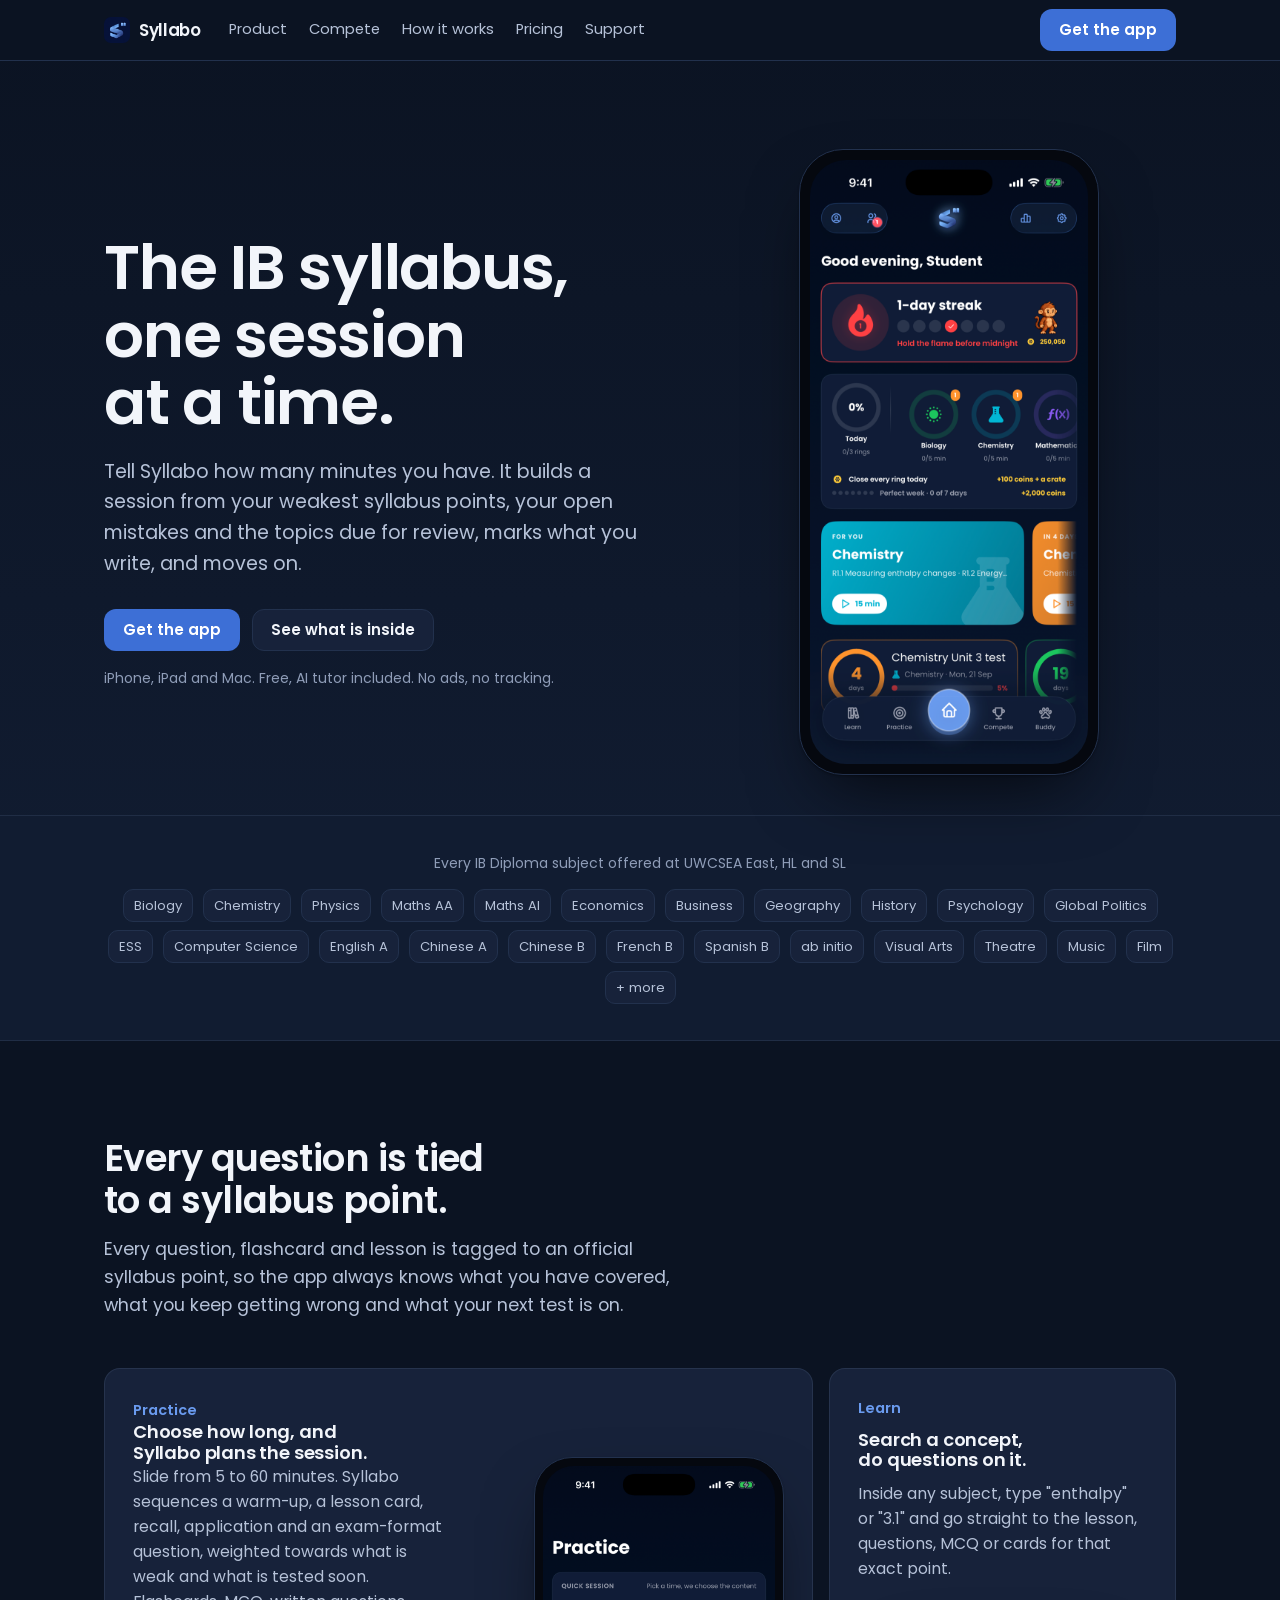
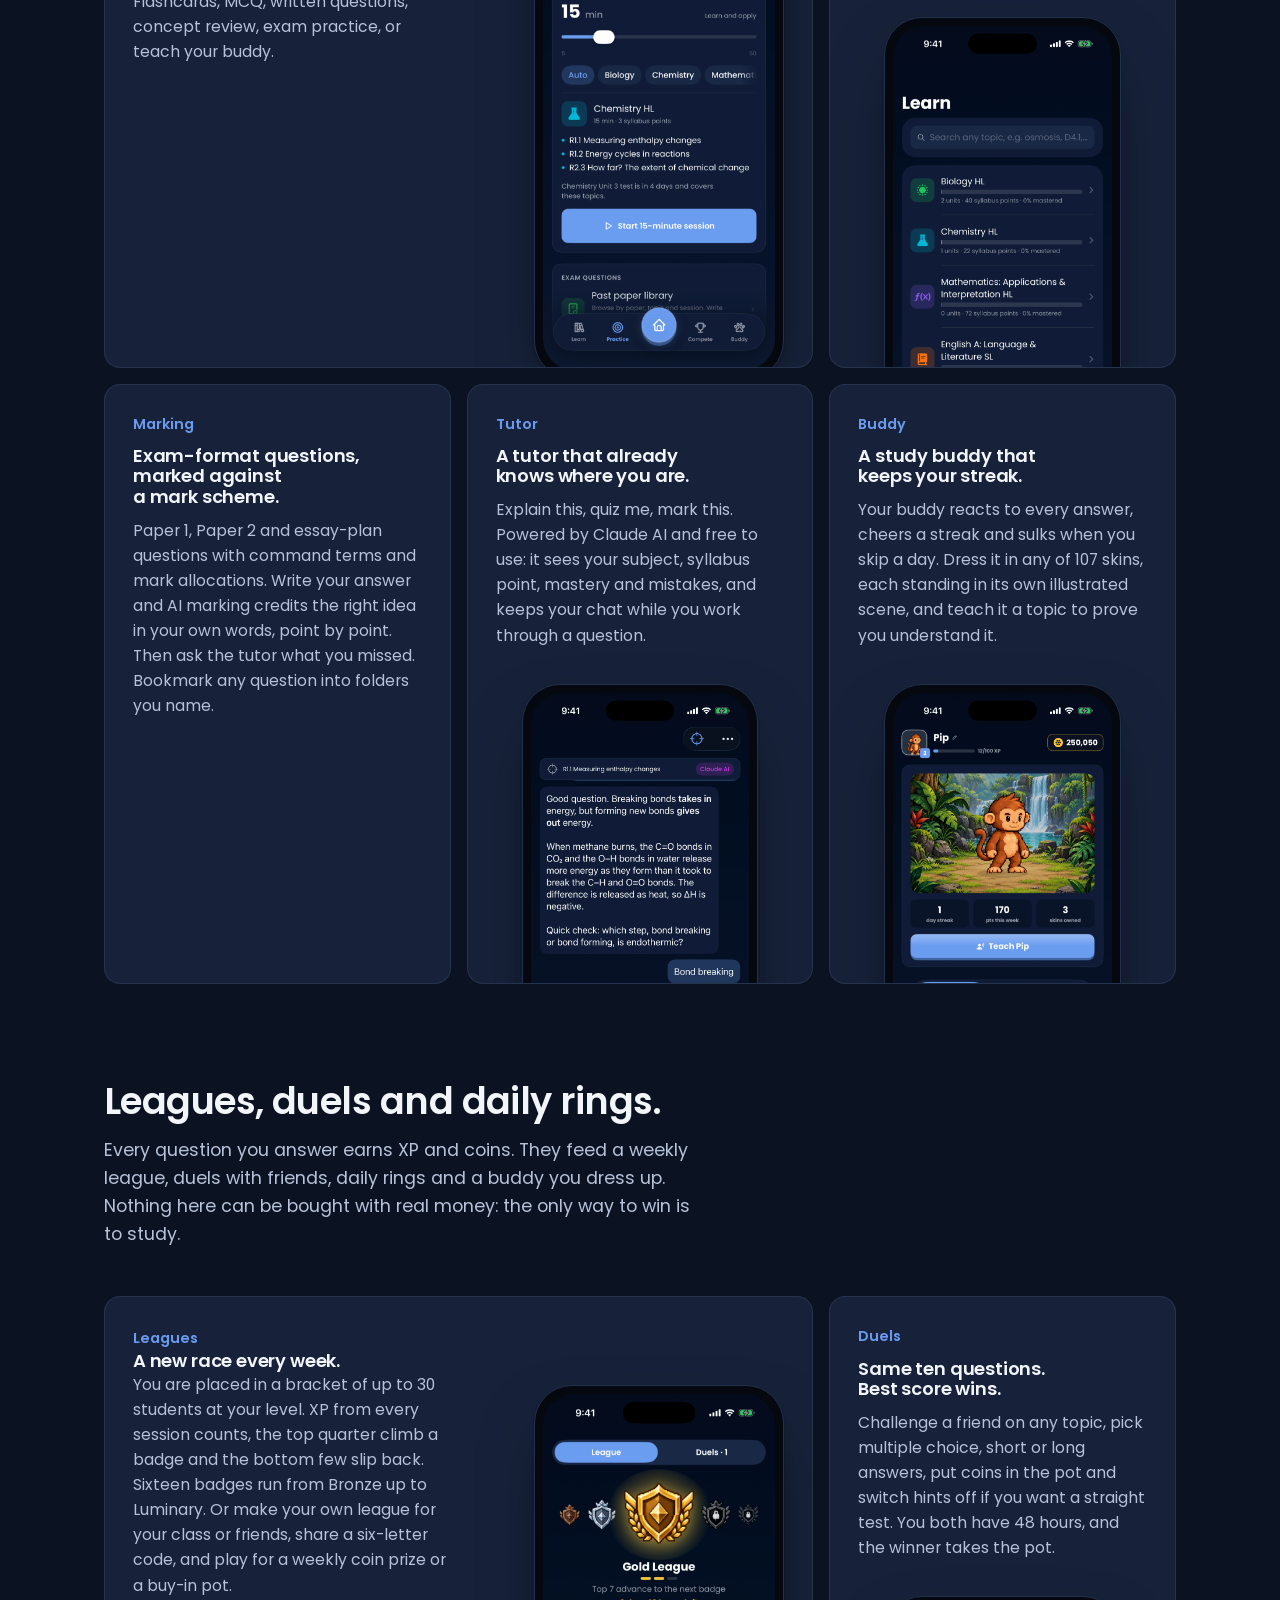
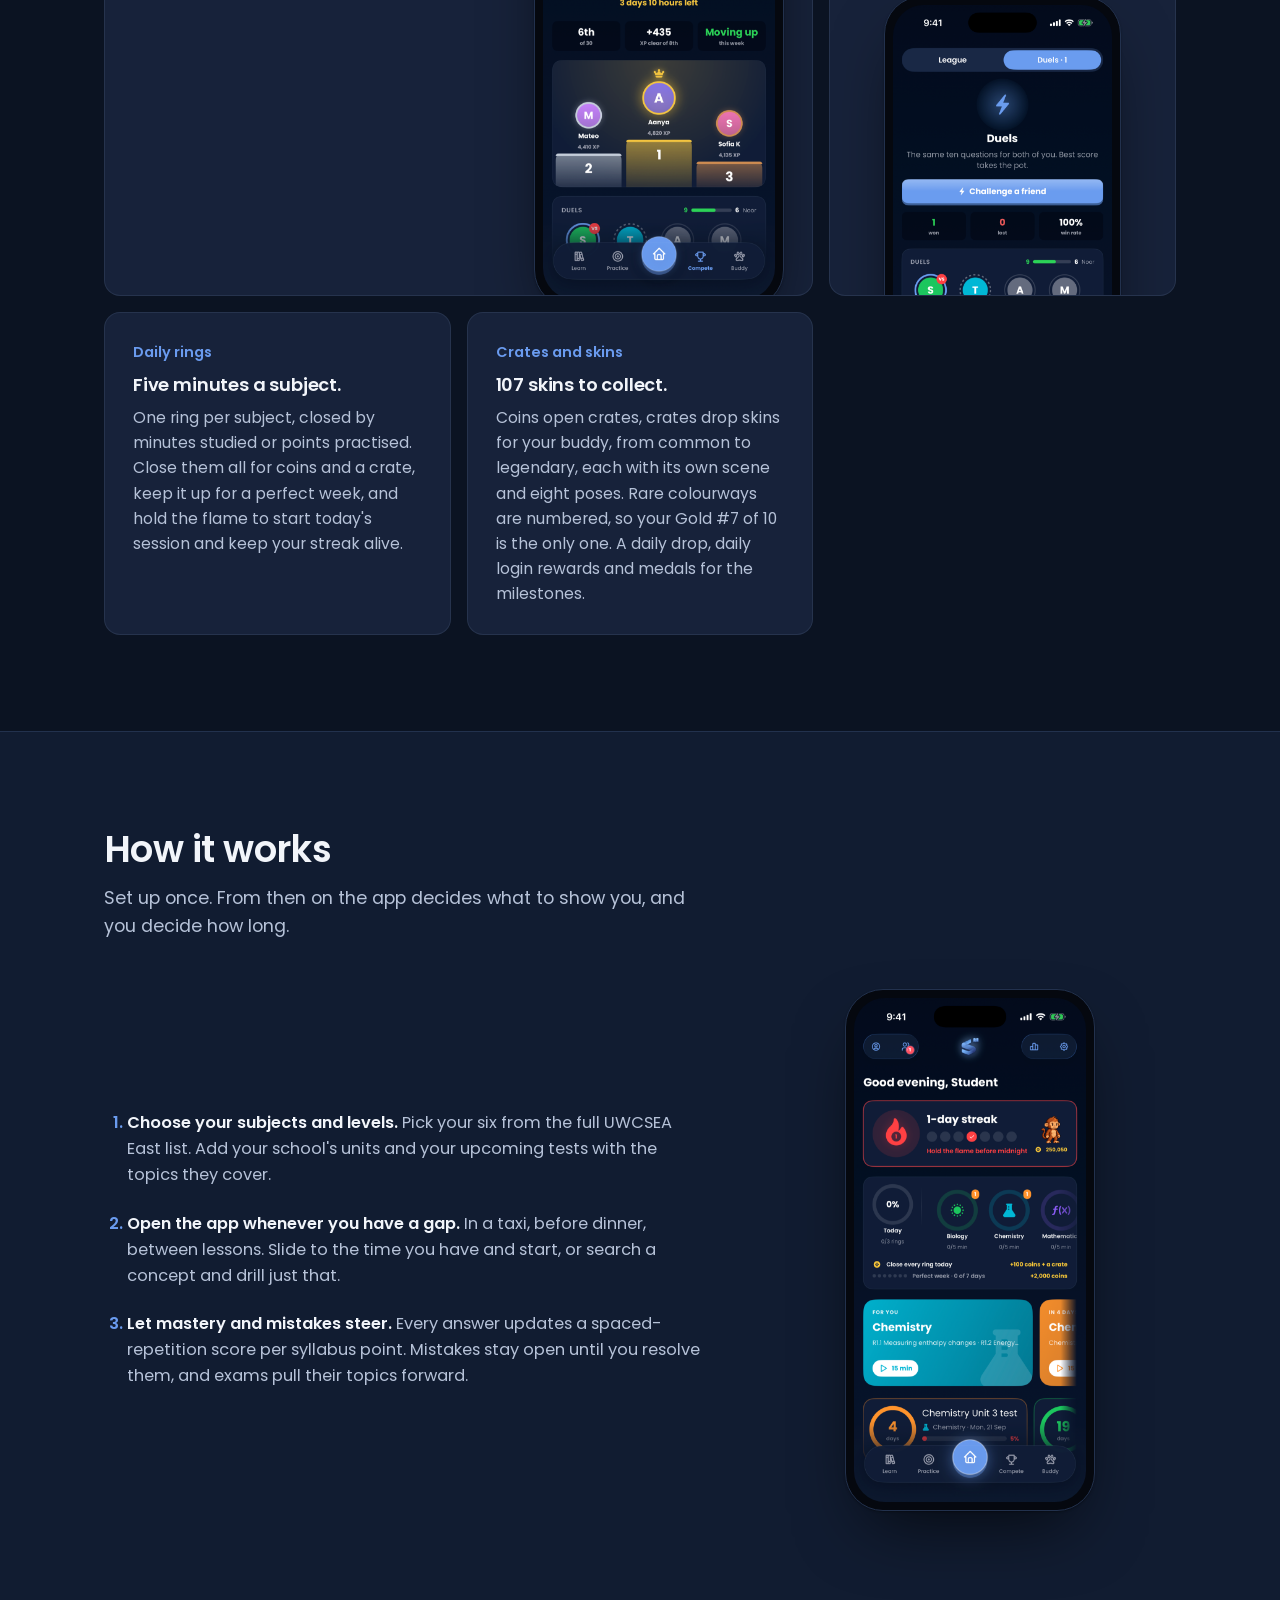
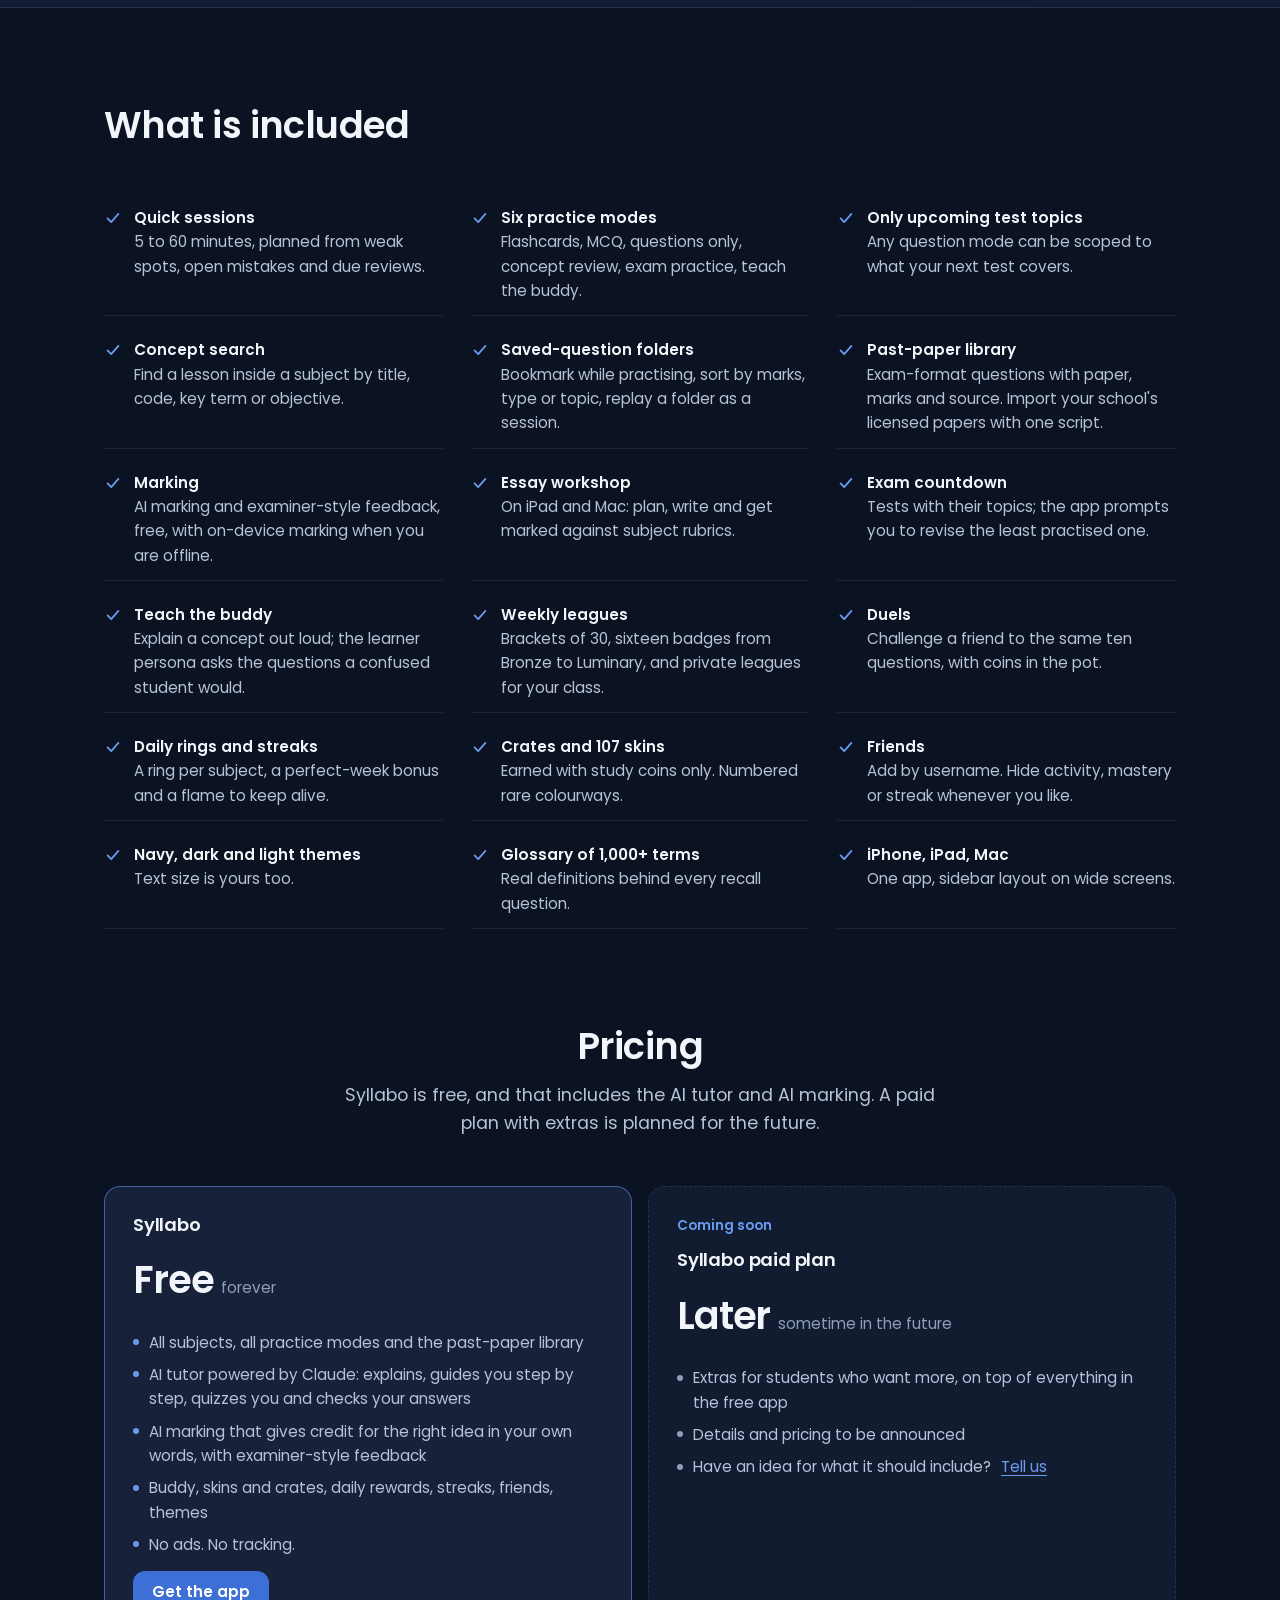
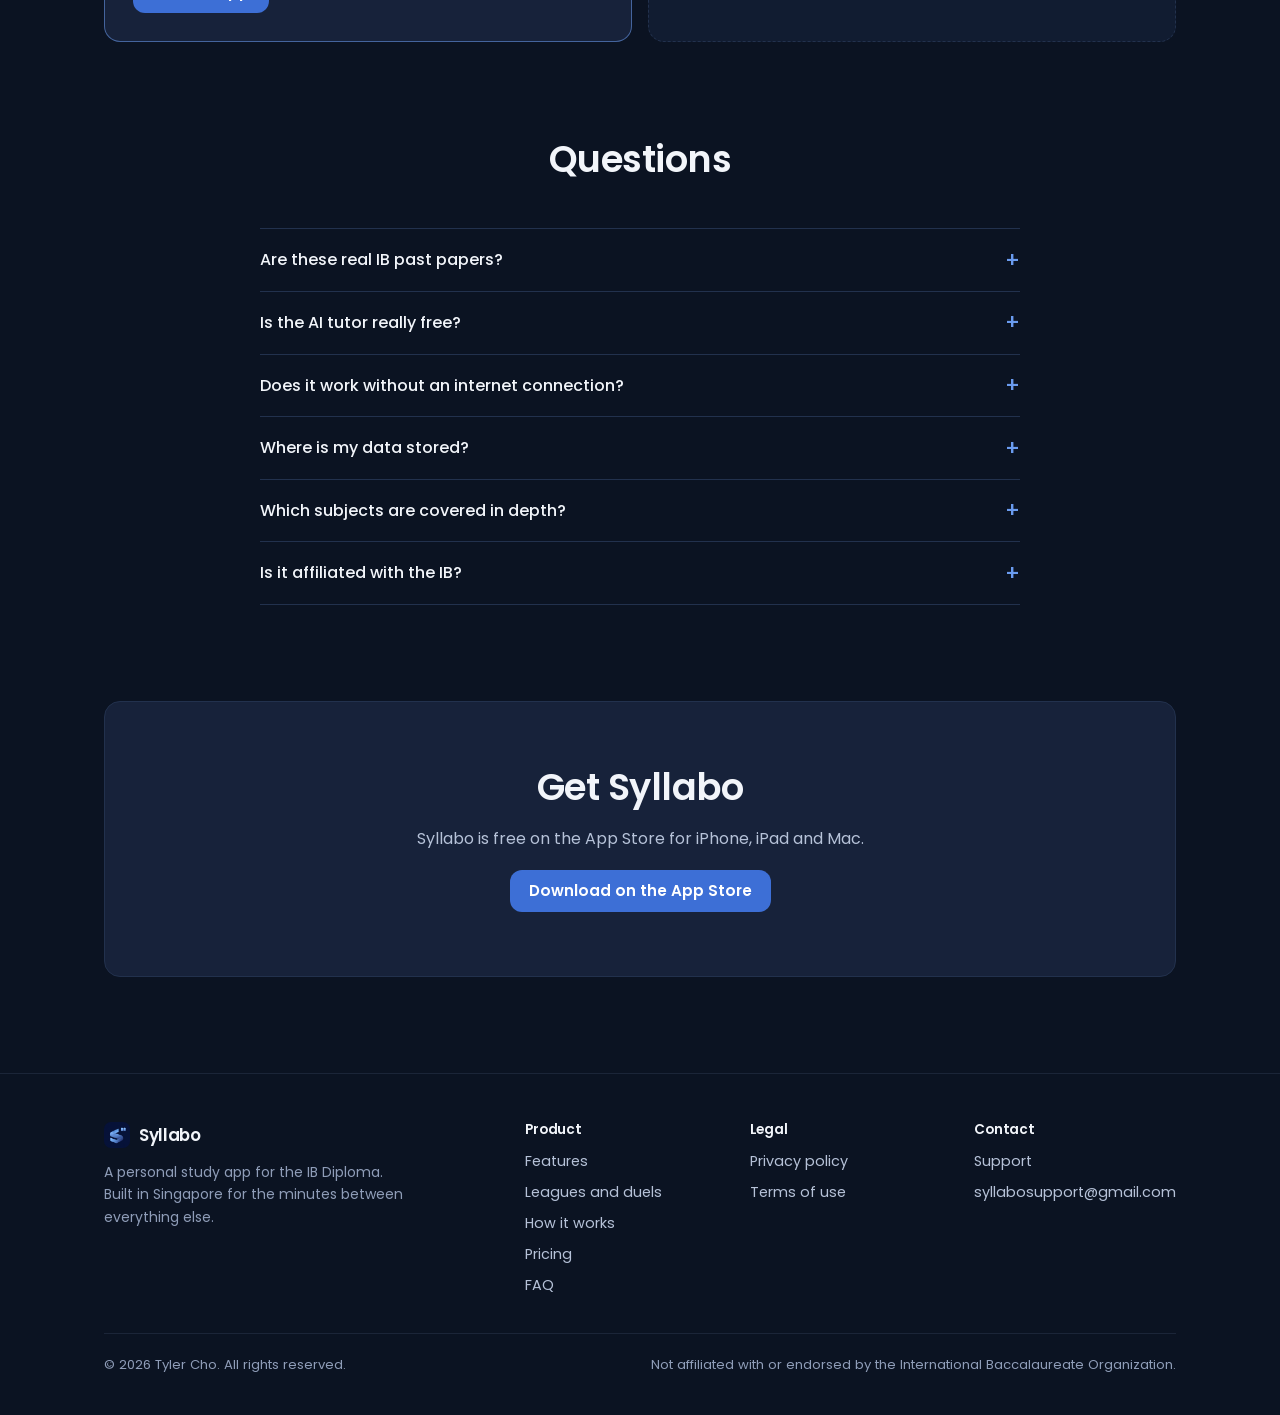
==== index.html @ 43aa9f37 "Add files via upload" ====
<!doctype html>
<html lang="en">
<head>
<meta charset="utf-8"><meta name="viewport" content="width=device-width, initial-scale=1"><link rel="icon" href="img/icon.png?v=2"><link rel="apple-touch-icon" href="img/icon.png?v=2"><link rel="preconnect" href="https://fonts.googleapis.com"><link rel="preconnect" href="https://fonts.gstatic.com" crossorigin><link rel="stylesheet" href="https://fonts.googleapis.com/css2?family=Poppins:wght@400;500;600&display=swap"><link rel="stylesheet" href="style.css"><meta name="theme-color" content="#0B1322">
<title>Syllabo: the IB study app that fits the time you have</title>
<meta name="description" content="Syllabo turns 5 to 60 minute gaps into IB Diploma progress: sessions built from your weak spots, exam-format questions with marking, flashcards, a tutor that knows your syllabus, and a study buddy that grows with your streak.">
<meta property="og:title" content="Syllabo"><meta property="og:description" content="The IB study app that fits the time you have."><meta property="og:image" content="img/icon-1024.png?v=2"><meta property="og:type" content="website">
</head>
<body>
<header class="nav"><div class="wrap"><a class="brand" href="index.html"><img src="img/icon.png?v=2" alt="">Syllabo</a><nav class="links"><a href="index.html#product">Product</a><a href="index.html#compete">Compete</a><a href="index.html#how">How it works</a><a href="index.html#pricing">Pricing</a><a href="support.html">Support</a></nav><a class="btn btn-primary cta" href="https://apps.apple.com/app/syllabo/id6810865998">Get the app</a></div></header>

<section class="hero">
  <div class="wrap grid">
    <div>
      <h1>The IB syllabus, one session at a time.</h1>
      <p class="lede">Tell Syllabo how many minutes you have. It builds a session from your weakest syllabus points, your open mistakes and the topics due for review, marks what you write, and moves on.</p>
      <div class="actions">
        <a class="btn btn-primary" href="https://apps.apple.com/app/syllabo/id6810865998">Get the app</a>
        <a class="btn btn-secondary" href="#product">See what is inside</a>
      </div>
      <p class="fine small">iPhone, iPad and Mac. Free, AI tutor included. No ads, no tracking.</p>
    </div>
    <div class="phone"><img src="img/home.png?v=4" alt="Syllabo home screen in the navy theme, showing the streak, daily rings, a recommended session and the exam countdown" width="750" height="1630"></div>
  </div>
</section>

<section class="strip">
  <div class="wrap">
    <p class="small">Every IB Diploma subject offered at UWCSEA East, HL and SL</p>
    <div class="row">
      <span class="tag">Biology</span><span class="tag">Chemistry</span><span class="tag">Physics</span><span class="tag">Maths AA</span><span class="tag">Maths AI</span><span class="tag">Economics</span><span class="tag">Business</span><span class="tag">Geography</span><span class="tag">History</span><span class="tag">Psychology</span><span class="tag">Global Politics</span><span class="tag">ESS</span><span class="tag">Computer Science</span><span class="tag">English A</span><span class="tag">Chinese A</span><span class="tag">Chinese B</span><span class="tag">French B</span><span class="tag">Spanish B</span><span class="tag">ab initio</span><span class="tag">Visual Arts</span><span class="tag">Theatre</span><span class="tag">Music</span><span class="tag">Film</span><span class="tag">+ more</span>
    </div>
  </div>
</section>

<section class="section" id="product">
  <div class="wrap">
    <div class="section-head">
      <h2>Every question is tied to a syllabus point.</h2>
      <p>Every question, flashcard and lesson is tagged to an official syllabus point, so the app always knows what you have covered, what you keep getting wrong and what your next test is on.</p>
    </div>
    <div class="bento">
      <div class="tile split b-4">
        <div>
          <span class="kicker">Practice</span>
          <h3>Choose how long, and Syllabo plans the session.</h3>
          <p>Slide from 5 to 60 minutes. Syllabo sequences a warm-up, a lesson card, recall, application and an exam-format question, weighted towards what is weak and what is tested soon. Flashcards, MCQ, written questions, concept review, exam practice, or teach your buddy.</p>
        </div>
        <div class="phone sm"><img src="img/practice.png?v=4" alt="Practice tab with duration slider and practice modes" width="750" height="1630"></div>
      </div>
      <div class="tile shot b-2">
        <span class="kicker">Learn</span>
        <h3>Search a concept, do questions on it.</h3>
        <p>Inside any subject, type "enthalpy" or "3.1" and go straight to the lesson, questions, MCQ or cards for that exact point.</p>
        <div class="phone sm"><img src="img/learn.png?v=4" alt="Learn tab with subjects and mastery" width="750" height="1630"></div>
      </div>
      <div class="tile b-2">
        <span class="kicker">Marking</span>
        <h3>Exam-format questions, marked against a mark scheme.</h3>
        <p>Paper 1, Paper 2 and essay-plan questions with command terms and mark allocations. Write your answer and AI marking credits the right idea in your own words, point by point. Then ask the tutor what you missed. Bookmark any question into folders you name.</p>
      </div>
      <div class="tile shot b-2">
        <span class="kicker">Tutor</span>
        <h3>A tutor that already knows where you are.</h3>
        <p>Explain this, quiz me, mark this. Powered by Claude AI and free to use: it sees your subject, syllabus point, mastery and mistakes, and keeps your chat while you work through a question.</p>
        <div class="phone sm"><img src="img/tutor.png?v=3" alt="AI tutor explaining an enthalpy question" width="750" height="1630"></div>
      </div>
      <div class="tile shot b-2">
        <span class="kicker">Buddy</span>
        <h3>A study buddy that keeps your streak.</h3>
        <p>Your buddy reacts to every answer, cheers a streak and sulks when you skip a day. Dress it in any of 107 skins, each standing in its own illustrated scene, and teach it a topic to prove you understand it.</p>
        <div class="phone sm"><img src="img/buddy.png?v=4" alt="Buddy tab with a skin and its illustrated background" width="750" height="1630"></div>
      </div>
    </div>
  </div>
</section>

<section class="section" id="compete" style="padding-top:0">
  <div class="wrap">
    <div class="section-head">
      <h2>Leagues, duels and daily rings.</h2>
      <p>Every question you answer earns XP and coins. They feed a weekly league, duels with friends, daily rings and a buddy you dress up. Nothing here can be bought with real money: the only way to win is to study.</p>
    </div>
    <div class="bento">
      <div class="tile split b-4">
        <div>
          <span class="kicker">Leagues</span>
          <h3>A new race every week.</h3>
          <p>You are placed in a bracket of up to 30 students at your level. XP from every session counts, the top quarter climb a badge and the bottom few slip back. Sixteen badges run from Bronze up to Luminary. Or make your own league for your class or friends, share a six-letter code, and play for a weekly coin prize or a buy-in pot.</p>
        </div>
        <div class="phone sm"><img src="img/compete.png?v=4" alt="Compete tab showing a Gold League badge, the weekly podium and duels" width="750" height="1630"></div>
      </div>
      <div class="tile shot b-2">
        <span class="kicker">Duels</span>
        <h3>Same ten questions. Best score wins.</h3>
        <p>Challenge a friend on any topic, pick multiple choice, short or long answers, put coins in the pot and switch hints off if you want a straight test. You both have 48 hours, and the winner takes the pot.</p>
        <div class="phone sm"><img src="img/duels.png?v=4" alt="Duels page with a challenge button, win record and duels waiting on you" width="750" height="1630"></div>
      </div>
      <div class="tile b-2">
        <span class="kicker">Daily rings</span>
        <h3>Five minutes a subject.</h3>
        <p>One ring per subject, closed by minutes studied or points practised. Close them all for coins and a crate, keep it up for a perfect week, and hold the flame to start today's session and keep your streak alive.</p>
      </div>
      <div class="tile b-2">
        <span class="kicker">Crates and skins</span>
        <h3>107 skins to collect.</h3>
        <p>Coins open crates, crates drop skins for your buddy, from common to legendary, each with its own scene and eight poses. Rare colourways are numbered, so your Gold #7 of 10 is the only one. A daily drop, daily login rewards and medals for the milestones.</p>
      </div>
    </div>
  </div>
</section>

<section class="section" id="how" style="background:var(--bg-2);border-top:1px solid var(--line);border-bottom:1px solid var(--line)">
  <div class="wrap">
    <div class="section-head">
      <h2>How it works</h2>
      <p>Set up once. From then on the app decides what to show you, and you decide how long.</p>
    </div>
    <div class="how">
      <ol class="steps">
        <li><b>Choose your subjects and levels.</b> Pick your six from the full UWCSEA East list. Add your school's units and your upcoming tests with the topics they cover.</li>
        <li><b>Open the app whenever you have a gap.</b> In a taxi, before dinner, between lessons. Slide to the time you have and start, or search a concept and drill just that.</li>
        <li><b>Let mastery and mistakes steer.</b> Every answer updates a spaced-repetition score per syllabus point. Mistakes stay open until you resolve them, and exams pull their topics forward.</li>
      </ol>
      <div class="phone sm"><img src="img/home.png?v=4" alt="Syllabo home screen with today's session" width="750" height="1630"></div>
    </div>
  </div>
</section>

<section class="section">
  <div class="wrap">
    <div class="section-head">
      <h2>What is included</h2>
    </div>
    <div class="checks">
      <div class="check"><svg viewBox="0 0 20 20" fill="none" stroke="currentColor" stroke-width="2" stroke-linecap="round" stroke-linejoin="round"><path d="M4 10.5l4 4 8-9"/></svg><span><b>Quick sessions</b>5 to 60 minutes, planned from weak spots, open mistakes and due reviews.</span></div>
      <div class="check"><svg viewBox="0 0 20 20" fill="none" stroke="currentColor" stroke-width="2" stroke-linecap="round" stroke-linejoin="round"><path d="M4 10.5l4 4 8-9"/></svg><span><b>Six practice modes</b>Flashcards, MCQ, questions only, concept review, exam practice, teach the buddy.</span></div>
      <div class="check"><svg viewBox="0 0 20 20" fill="none" stroke="currentColor" stroke-width="2" stroke-linecap="round" stroke-linejoin="round"><path d="M4 10.5l4 4 8-9"/></svg><span><b>Only upcoming test topics</b>Any question mode can be scoped to what your next test covers.</span></div>
      <div class="check"><svg viewBox="0 0 20 20" fill="none" stroke="currentColor" stroke-width="2" stroke-linecap="round" stroke-linejoin="round"><path d="M4 10.5l4 4 8-9"/></svg><span><b>Concept search</b>Find a lesson inside a subject by title, code, key term or objective.</span></div>
      <div class="check"><svg viewBox="0 0 20 20" fill="none" stroke="currentColor" stroke-width="2" stroke-linecap="round" stroke-linejoin="round"><path d="M4 10.5l4 4 8-9"/></svg><span><b>Saved-question folders</b>Bookmark while practising, sort by marks, type or topic, replay a folder as a session.</span></div>
      <div class="check"><svg viewBox="0 0 20 20" fill="none" stroke="currentColor" stroke-width="2" stroke-linecap="round" stroke-linejoin="round"><path d="M4 10.5l4 4 8-9"/></svg><span><b>Past-paper library</b>Exam-format questions with paper, marks and source. Import your school's licensed papers with one script.</span></div>
      <div class="check"><svg viewBox="0 0 20 20" fill="none" stroke="currentColor" stroke-width="2" stroke-linecap="round" stroke-linejoin="round"><path d="M4 10.5l4 4 8-9"/></svg><span><b>Marking</b>AI marking and examiner-style feedback, free, with on-device marking when you are offline.</span></div>
      <div class="check"><svg viewBox="0 0 20 20" fill="none" stroke="currentColor" stroke-width="2" stroke-linecap="round" stroke-linejoin="round"><path d="M4 10.5l4 4 8-9"/></svg><span><b>Essay workshop</b>On iPad and Mac: plan, write and get marked against subject rubrics.</span></div>
      <div class="check"><svg viewBox="0 0 20 20" fill="none" stroke="currentColor" stroke-width="2" stroke-linecap="round" stroke-linejoin="round"><path d="M4 10.5l4 4 8-9"/></svg><span><b>Exam countdown</b>Tests with their topics; the app prompts you to revise the least practised one.</span></div>
      <div class="check"><svg viewBox="0 0 20 20" fill="none" stroke="currentColor" stroke-width="2" stroke-linecap="round" stroke-linejoin="round"><path d="M4 10.5l4 4 8-9"/></svg><span><b>Teach the buddy</b>Explain a concept out loud; the learner persona asks the questions a confused student would.</span></div>
      <div class="check"><svg viewBox="0 0 20 20" fill="none" stroke="currentColor" stroke-width="2" stroke-linecap="round" stroke-linejoin="round"><path d="M4 10.5l4 4 8-9"/></svg><span><b>Weekly leagues</b>Brackets of 30, sixteen badges from Bronze to Luminary, and private leagues for your class.</span></div>
      <div class="check"><svg viewBox="0 0 20 20" fill="none" stroke="currentColor" stroke-width="2" stroke-linecap="round" stroke-linejoin="round"><path d="M4 10.5l4 4 8-9"/></svg><span><b>Duels</b>Challenge a friend to the same ten questions, with coins in the pot.</span></div>
      <div class="check"><svg viewBox="0 0 20 20" fill="none" stroke="currentColor" stroke-width="2" stroke-linecap="round" stroke-linejoin="round"><path d="M4 10.5l4 4 8-9"/></svg><span><b>Daily rings and streaks</b>A ring per subject, a perfect-week bonus and a flame to keep alive.</span></div>
      <div class="check"><svg viewBox="0 0 20 20" fill="none" stroke="currentColor" stroke-width="2" stroke-linecap="round" stroke-linejoin="round"><path d="M4 10.5l4 4 8-9"/></svg><span><b>Crates and 107 skins</b>Earned with study coins only. Numbered rare colourways.</span></div>
      <div class="check"><svg viewBox="0 0 20 20" fill="none" stroke="currentColor" stroke-width="2" stroke-linecap="round" stroke-linejoin="round"><path d="M4 10.5l4 4 8-9"/></svg><span><b>Friends</b>Add by username. Hide activity, mastery or streak whenever you like.</span></div>
      <div class="check"><svg viewBox="0 0 20 20" fill="none" stroke="currentColor" stroke-width="2" stroke-linecap="round" stroke-linejoin="round"><path d="M4 10.5l4 4 8-9"/></svg><span><b>Navy, dark and light themes</b>Text size is yours too.</span></div>
      <div class="check"><svg viewBox="0 0 20 20" fill="none" stroke="currentColor" stroke-width="2" stroke-linecap="round" stroke-linejoin="round"><path d="M4 10.5l4 4 8-9"/></svg><span><b>Glossary of 1,000+ terms</b>Real definitions behind every recall question.</span></div>
      <div class="check"><svg viewBox="0 0 20 20" fill="none" stroke="currentColor" stroke-width="2" stroke-linecap="round" stroke-linejoin="round"><path d="M4 10.5l4 4 8-9"/></svg><span><b>iPhone, iPad, Mac</b>One app, sidebar layout on wide screens.</span></div>
    </div>
  </div>
</section>

<section class="section" id="pricing" style="padding-top:0">
  <div class="wrap">
    <div class="section-head center">
      <h2>Pricing</h2>
      <p>Syllabo is free, and that includes the AI tutor and AI marking. A paid plan with extras is planned for the future.</p>
    </div>
    <div class="plans">
      <div class="plan featured">
        <h3>Syllabo</h3>
        <div class="price">Free <small>forever</small></div>
        <ul class="list">
          <li>All subjects, all practice modes and the past-paper library</li>
          <li>AI tutor powered by Claude: explains, guides you step by step, quizzes you and checks your answers</li>
          <li>AI marking that gives credit for the right idea in your own words, with examiner-style feedback</li>
          <li>Buddy, skins and crates, daily rewards, streaks, friends, themes</li>
          <li>No ads. No tracking.</li>
        </ul>
        <a class="btn btn-primary" href="https://apps.apple.com/app/syllabo/id6810865998" style="align-self:flex-start">Get the app</a>
      </div>
      <div class="plan soon">
        <span class="badge">Coming soon</span>
        <h3>Syllabo paid plan</h3>
        <div class="price">Later <small>sometime in the future</small></div>
        <ul class="list">
          <li>Extras for students who want more, on top of everything in the free app</li>
          <li>Details and pricing to be announced</li>
          <li>Have an idea for what it should include? <a class="inline" href="mailto:syllabosupport@gmail.com?subject=Syllabo%20paid%20plan%20idea">Tell us</a></li>
        </ul>
      </div>
    </div>
  </div>
</section>

<section class="section" id="faq" style="padding-top:0">
  <div class="wrap">
    <div class="section-head center"><h2>Questions</h2></div>
    <div class="faq">
      <details><summary>Are these real IB past papers?</summary><p>The app ships original questions written in IB paper format with mark schemes. Real papers are IBO copyright, so they are not bundled. If your school gives you access to past papers, the included import tool converts a paper plus mark scheme into the app in one command, and they appear with their session, paper and question reference.</p></details>
      <details><summary>Is the AI tutor really free?</summary><p>Yes. The AI tutor and AI marking are included at no cost, with a daily allowance to keep things fair for everyone. They need an online account, and you can turn AI off at any time in Settings.</p></details>
      <details><summary>Does it work without an internet connection?</summary><p>Mostly. Practice, flashcards, lessons, your progress and on-device marking all work offline. The AI tutor and AI marking need a connection, and marking falls back to the on-device version when you are offline.</p></details>
      <details><summary>Where is my data stored?</summary><p>Your study data lives on your device. If you create an online account, a backup is kept with our database provider, Supabase, so you can sign in on another device and add friends. Messages to the AI tutor and answers sent for AI marking go to Anthropic's Claude through our server, which does not keep them. The <a href="privacy.html">privacy policy</a> has the details.</p></details>
      <details><summary>Which subjects are covered in depth?</summary><p>Every UWCSEA East subject is selectable with its official topic outline. Biology, Chemistry, Maths AI, Economics, English A Language and Literature and Chinese B have detailed syllabus points, questions and glossaries; more are being added.</p></details>
      <details><summary>Is it affiliated with the IB?</summary><p>No. "International Baccalaureate" and "IB" are trademarks of the International Baccalaureate Organization, which does not endorse this app.</p></details>
    </div>
  </div>
</section>

<section class="wrap" id="download">
  <div class="final">
    <h2>Get Syllabo</h2>
    <p>Syllabo is free on the App Store for iPhone, iPad and Mac.</p>
    <a class="btn btn-primary" href="https://apps.apple.com/app/syllabo/id6810865998">Download on the App Store</a>
  </div>
</section>

<footer><div class="wrap"><div class="cols"><div><a class="brand" href="index.html"><img src="img/icon.png?v=2" alt="">Syllabo</a><p class="small" style="margin-top:12px;max-width:34ch">A personal study app for the IB Diploma. Built in Singapore for the minutes between everything else.</p></div><div><h4>Product</h4><ul><li><a href="index.html#product">Features</a></li><li><a href="index.html#compete">Leagues and duels</a></li><li><a href="index.html#how">How it works</a></li><li><a href="index.html#pricing">Pricing</a></li><li><a href="index.html#faq">FAQ</a></li></ul></div><div><h4>Legal</h4><ul><li><a href="privacy.html">Privacy policy</a></li><li><a href="terms.html">Terms of use</a></li></ul></div><div><h4>Contact</h4><ul><li><a href="support.html">Support</a></li><li><a href="mailto:syllabosupport@gmail.com">syllabosupport@gmail.com</a></li></ul></div></div><div class="bottom"><span>&copy; 2026 Tyler Cho. All rights reserved.</span><span>Not affiliated with or endorsed by the International Baccalaureate Organization.</span></div></div></footer>
</body>
</html>
---- style.css ----
/* Syllabo's own navy look, matching the app's Navy theme (Engine/Theme.swift). One palette for every visitor. */
:root{
  --bg:#0B1322; --bg-2:#111C31; --card:#17223A; --tile:#1F2C47;
  --ink:#F2F5FA; --ink-2:#B6C2D8; --ink-3:#8F9DB8;
  --line:#22314D; --line-soft:rgba(169,198,238,.10);
  --accent:#6A9BEF; --accent-strong:#3D6FD6; --accent-ink:#FFFFFF; --accent-soft:#1A2B4B;
  --gold:#FFC93C;
  --bezel:#05080F; --radius:16px;
  --shadow:0 1px 2px rgba(0,0,0,.35),0 30px 70px -24px rgba(0,0,0,.75);
  --font:"Poppins",-apple-system,BlinkMacSystemFont,"Segoe UI",Roboto,Arial,sans-serif;
  color-scheme:dark;
}
*{box-sizing:border-box}
html{scroll-behavior:smooth;background:var(--bg)}
body{margin:0;background:linear-gradient(180deg,var(--bg) 0%,var(--bg-2) 100%);background-attachment:fixed;color:var(--ink);font-family:var(--font);font-size:16px;line-height:1.6;-webkit-font-smoothing:antialiased;text-rendering:optimizeLegibility}
img{max-width:100%;height:auto;display:block}
a{color:inherit;text-decoration:none}
p{margin:0}
h1,h2,h3,h4{margin:0;letter-spacing:-.01em;line-height:1.15;font-weight:600;text-wrap:balance}
h1{font-size:clamp(2.3rem,5.2vw,3.9rem);letter-spacing:-.02em;line-height:1.08}
h2{font-size:clamp(1.65rem,3vw,2.3rem);letter-spacing:-.015em}
h3{font-size:1.125rem}
.wrap{max-width:1120px;margin:0 auto;padding:0 24px}
.muted{color:var(--ink-2)}
.small{font-size:.875rem;color:var(--ink-3)}

/* nav */
.nav{position:sticky;top:0;z-index:20;background:var(--bg);border-bottom:1px solid var(--line)}
.nav .wrap{display:flex;align-items:center;gap:28px;height:60px}
.brand{display:flex;align-items:center;gap:9px;font-weight:600;letter-spacing:-.02em;font-size:1.05rem}
.brand img{width:26px;height:26px;border-radius:7px}
.links{display:flex;gap:22px;font-size:.92rem;color:var(--ink-2)}
.links a:hover{color:var(--ink)}
.nav .cta{margin-left:auto}
@media(max-width:720px){.links{display:none}}

/* buttons */
.btn{display:inline-flex;align-items:center;gap:8px;height:42px;padding:0 18px;border-radius:12px;font-weight:600;font-size:.95rem;border:1px solid transparent;white-space:nowrap;transition:transform .12s ease,background .15s ease,filter .15s ease}
.btn:active{transform:translateY(1px)}
/* Solid, darker blue: white text on it reads at 4.7:1 (on the old light-blue gradient it was under 3:1). */
.btn-primary{background:var(--accent-strong);color:var(--accent-ink)}
.btn-primary:hover{background:#3563C4}
.btn-secondary{background:var(--card);color:var(--ink);border-color:var(--line)}
.btn-secondary:hover{background:var(--tile)}
.btn svg{width:16px;height:16px}

/* hero */
.hero{padding:88px 0 40px}
.hero .grid{display:grid;gap:48px;align-items:center}
@media(min-width:900px){.hero .grid{grid-template-columns:1.1fr .9fr;gap:64px}}
.hero h1{max-width:15ch}
.hero .lede{margin-top:20px;font-size:1.2rem;max-width:46ch;color:var(--ink-2)}
.hero .actions{display:flex;flex-wrap:wrap;gap:12px;margin-top:30px}
.hero .fine{margin-top:16px}
.phone{position:relative;width:min(300px,86%);margin:0 auto;background:var(--bezel);border-radius:44px;padding:10px;box-shadow:var(--shadow);border:1px solid var(--line)}
.phone img{border-radius:36px}
.phone.sm{width:min(250px,80%);border-radius:38px;padding:8px}
.phone.sm img{border-radius:31px}

/* subject strip */
.strip{padding:36px 0;border-top:1px solid var(--line-soft);border-bottom:1px solid var(--line-soft);background:var(--bg-2)}
.strip .wrap{display:flex;flex-direction:column;gap:14px;align-items:center;text-align:center}
.strip .row{display:flex;flex-wrap:wrap;justify-content:center;gap:8px 10px}
.tag{font-size:.82rem;color:var(--ink-2);border:1px solid var(--line);background:var(--card);border-radius:10px;padding:5px 10px}

/* sections */
.section{padding:96px 0}
.section-head{max-width:60ch;display:flex;flex-direction:column;gap:14px;margin-bottom:48px}
.section-head p{font-size:1.1rem;color:var(--ink-2)}
.section-head.center{margin-left:auto;margin-right:auto;text-align:center;align-items:center}

/* bento */
.bento{display:grid;gap:16px}
@media(min-width:760px){.bento{grid-template-columns:repeat(6,1fr)}.b-4{grid-column:span 4}.b-2{grid-column:span 2}.b-3{grid-column:span 3}}
.tile{background:var(--card);border:1px solid var(--line-soft);border-radius:16px;padding:28px;display:flex;flex-direction:column;gap:10px;overflow:hidden;position:relative;min-height:260px}
.tile p{color:var(--ink-2);font-size:.98rem;max-width:44ch}
.tile .kicker{font-size:.9rem;font-weight:600;color:var(--accent)}
.tile.shot{padding-bottom:0;justify-content:flex-start;height:600px}
.tile.shot .phone{margin:26px auto 0;width:min(280px,82%)}
.tile.split{display:grid;gap:24px;align-items:start}
@media(min-width:760px){.tile.split{grid-template-columns:1fr 1fr;height:600px;padding-bottom:0}.tile.split .phone{margin:60px 0 0 auto}}
.list{margin:6px 0 0;padding:0;list-style:none;display:flex;flex-direction:column;gap:8px;font-size:.95rem;color:var(--ink-2)}
.list li{display:flex;gap:10px;align-items:flex-start}
.list li::before{content:"";flex:none;width:6px;height:6px;border-radius:50%;background:var(--accent);margin-top:.55em}

/* how it works: a numbered list beside a real screen */
.how{display:grid;gap:40px;align-items:center}
@media(min-width:860px){.how{grid-template-columns:1.2fr .8fr}}
.steps{margin:0;padding-left:1.4em;display:flex;flex-direction:column;gap:22px;max-width:60ch;color:var(--ink-2);font-size:1.02rem}
.steps li::marker{color:var(--accent);font-weight:600}
.steps b{color:var(--ink);font-weight:600}

/* checklist */
.checks{display:grid;gap:10px 28px}
@media(min-width:640px){.checks{grid-template-columns:1fr 1fr}}
@media(min-width:960px){.checks{grid-template-columns:1fr 1fr 1fr}}
.check{display:flex;gap:12px;align-items:flex-start;padding:12px 0;border-bottom:1px solid var(--line-soft);font-size:.95rem}
.check svg{flex:none;width:18px;height:18px;margin-top:3px;color:var(--accent)}
.check span b{display:block;font-weight:600;color:var(--ink)}
.check span{color:var(--ink-2)}

/* pricing */
.plans{display:grid;gap:16px}
@media(min-width:760px){.plans{grid-template-columns:1fr 1fr}}
.plan{border:1px solid var(--line-soft);border-radius:16px;padding:28px;display:flex;flex-direction:column;gap:14px;background:var(--card)}
.plan.featured{border-color:color-mix(in srgb,var(--accent) 55%,transparent)}
.plan.soon{background:var(--bg-2);border-style:dashed;border-color:var(--line)}
.plan.soon .list li::before{background:var(--ink-3)}
.price{font-size:2.4rem;font-weight:600;letter-spacing:-.03em}
.price small{font-size:.95rem;font-weight:400;color:var(--ink-3);letter-spacing:0}
.badge{align-self:flex-start;font-size:.85rem;font-weight:600;color:var(--accent)}
.plan a.inline{color:var(--accent);text-decoration:underline;text-underline-offset:3px}

/* faq */
.faq{max-width:760px;margin:0 auto;border-top:1px solid var(--line)}
.faq details{border-bottom:1px solid var(--line)}
.faq summary{cursor:pointer;list-style:none;padding:18px 0;font-weight:500;display:flex;justify-content:space-between;gap:16px;align-items:center}
.faq summary::-webkit-details-marker{display:none}
.faq summary::after{content:"+";color:var(--accent);font-size:1.3rem;line-height:1;transition:transform .2s}
.faq details[open] summary::after{transform:rotate(45deg)}
.faq details p{padding:0 0 20px;color:var(--ink-2);max-width:64ch}
.faq details a{color:var(--accent);text-decoration:underline;text-underline-offset:3px}

/* final cta */
.final{background:var(--card);border:1px solid var(--line);color:var(--ink);border-radius:16px;padding:64px 32px;text-align:center;display:flex;flex-direction:column;gap:18px;align-items:center}
.final h2{color:inherit}
.final p{color:var(--ink-2);max-width:50ch}

/* footer */
footer{border-top:1px solid var(--line-soft);padding:48px 0 40px;margin-top:96px}
footer .cols{display:grid;gap:28px}
@media(min-width:720px){footer .cols{grid-template-columns:2fr 1fr 1fr 1fr}}
footer h4{font-size:.85rem;font-weight:600;margin-bottom:12px}
footer ul{list-style:none;margin:0;padding:0;display:flex;flex-direction:column;gap:8px;font-size:.9rem;color:var(--ink-2)}
footer ul a:hover{color:var(--ink)}
footer .bottom{margin-top:36px;padding-top:20px;border-top:1px solid var(--line-soft);display:flex;flex-wrap:wrap;gap:12px;justify-content:space-between;font-size:.82rem;color:var(--ink-3)}

/* docs pages */
.doc{max-width:760px;margin:0 auto;padding:72px 24px 40px}
.doc h1{font-size:clamp(2rem,4vw,2.75rem);margin-bottom:8px}
.doc .updated{color:var(--ink-3);font-size:.9rem;margin-bottom:40px}
.doc h2{font-size:1.25rem;margin:40px 0 12px;letter-spacing:-.015em}
.doc p,.doc li{color:var(--ink-2);font-size:1rem}
.doc p+p{margin-top:12px}
.doc ul{margin:10px 0 0;padding-left:1.2em;display:flex;flex-direction:column;gap:6px}
.doc a{color:var(--accent);text-decoration:underline;text-underline-offset:3px}
.doc .toc{display:flex;flex-wrap:wrap;gap:8px;margin-bottom:8px}
.doc .toc a{text-decoration:none;font-size:.85rem;border:1px solid var(--line);border-radius:999px;padding:5px 12px;color:var(--ink-2);background:var(--card)}
.doc .toc a:hover{color:var(--ink);background:var(--tile)}
.doc details{border:1px solid var(--line);border-radius:12px;padding:0 18px;margin-top:10px;background:var(--card)}
.doc summary{cursor:pointer;padding:14px 0;font-weight:500;color:var(--ink)}
.doc details p{padding-bottom:16px}
a:focus-visible,summary:focus-visible{outline:2px solid var(--accent);outline-offset:3px;border-radius:6px}
@media (prefers-reduced-motion:reduce){*{transition:none!important;scroll-behavior:auto!important}}
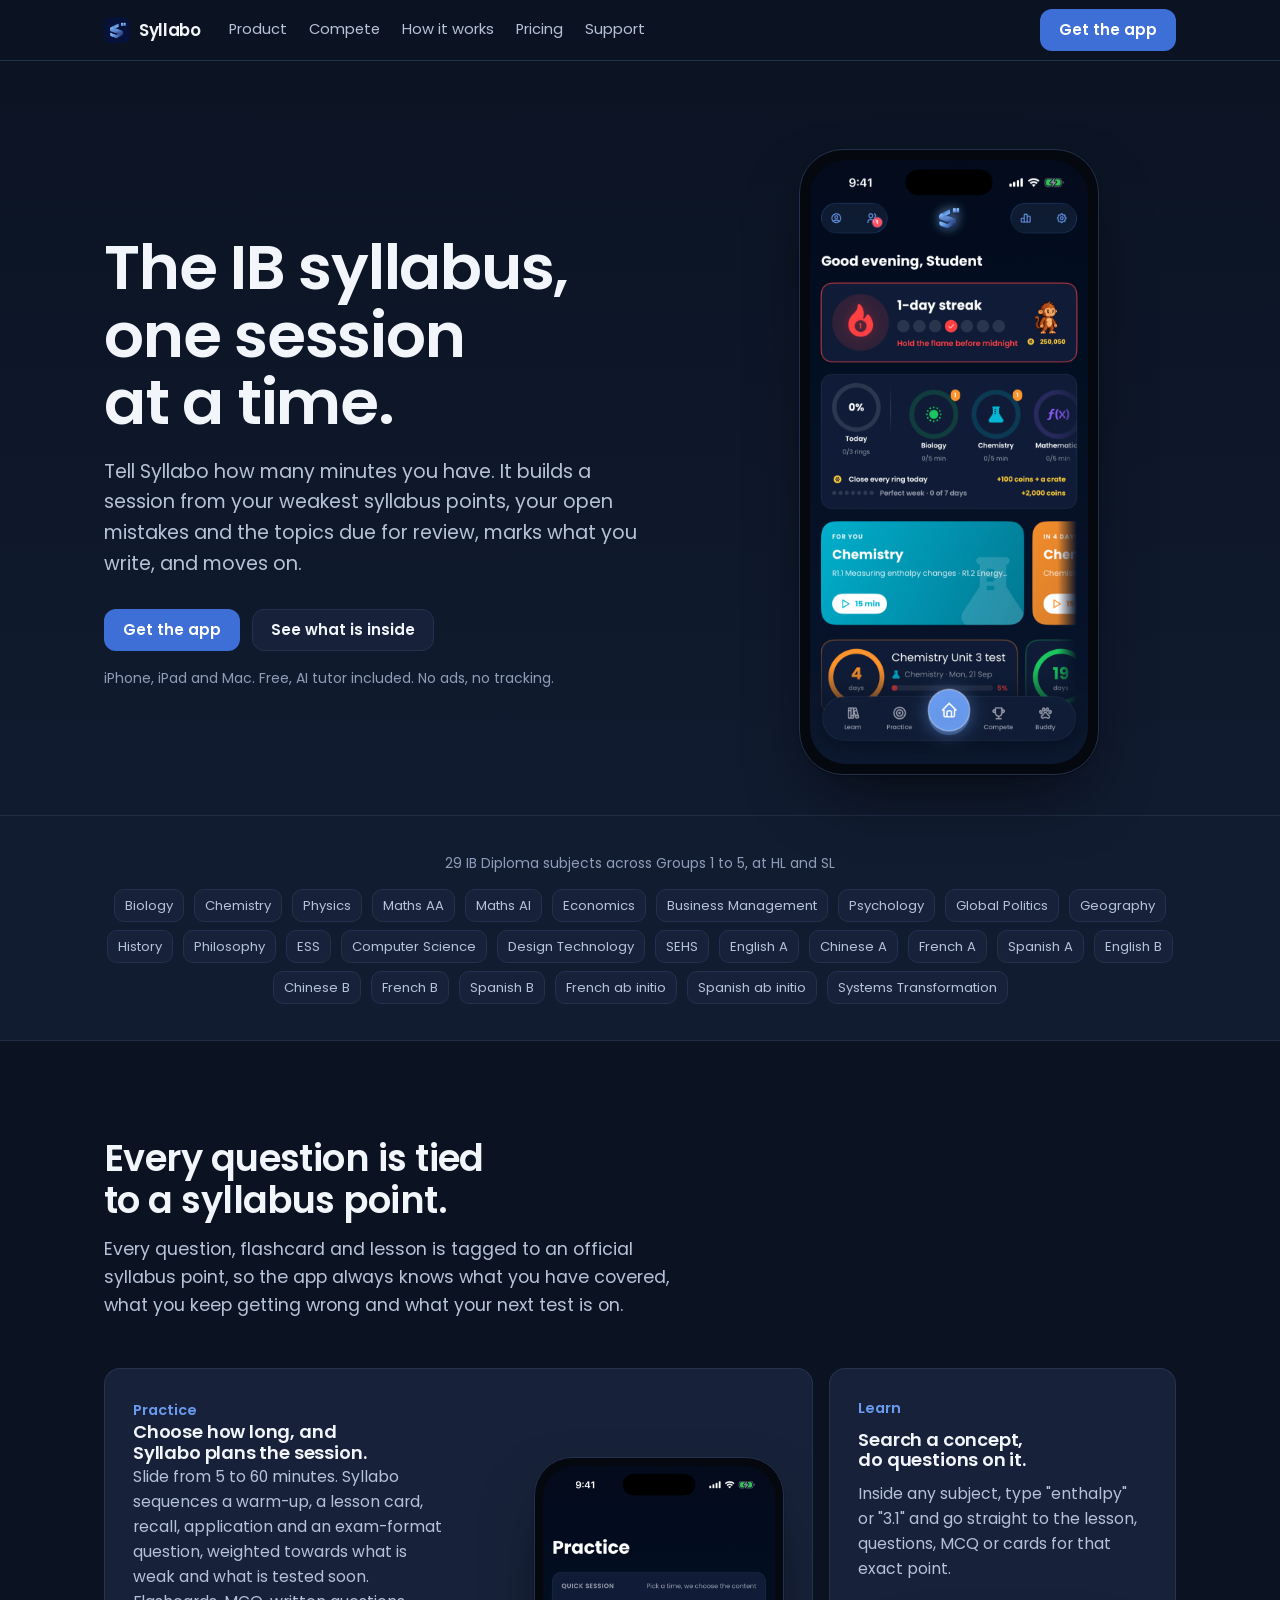
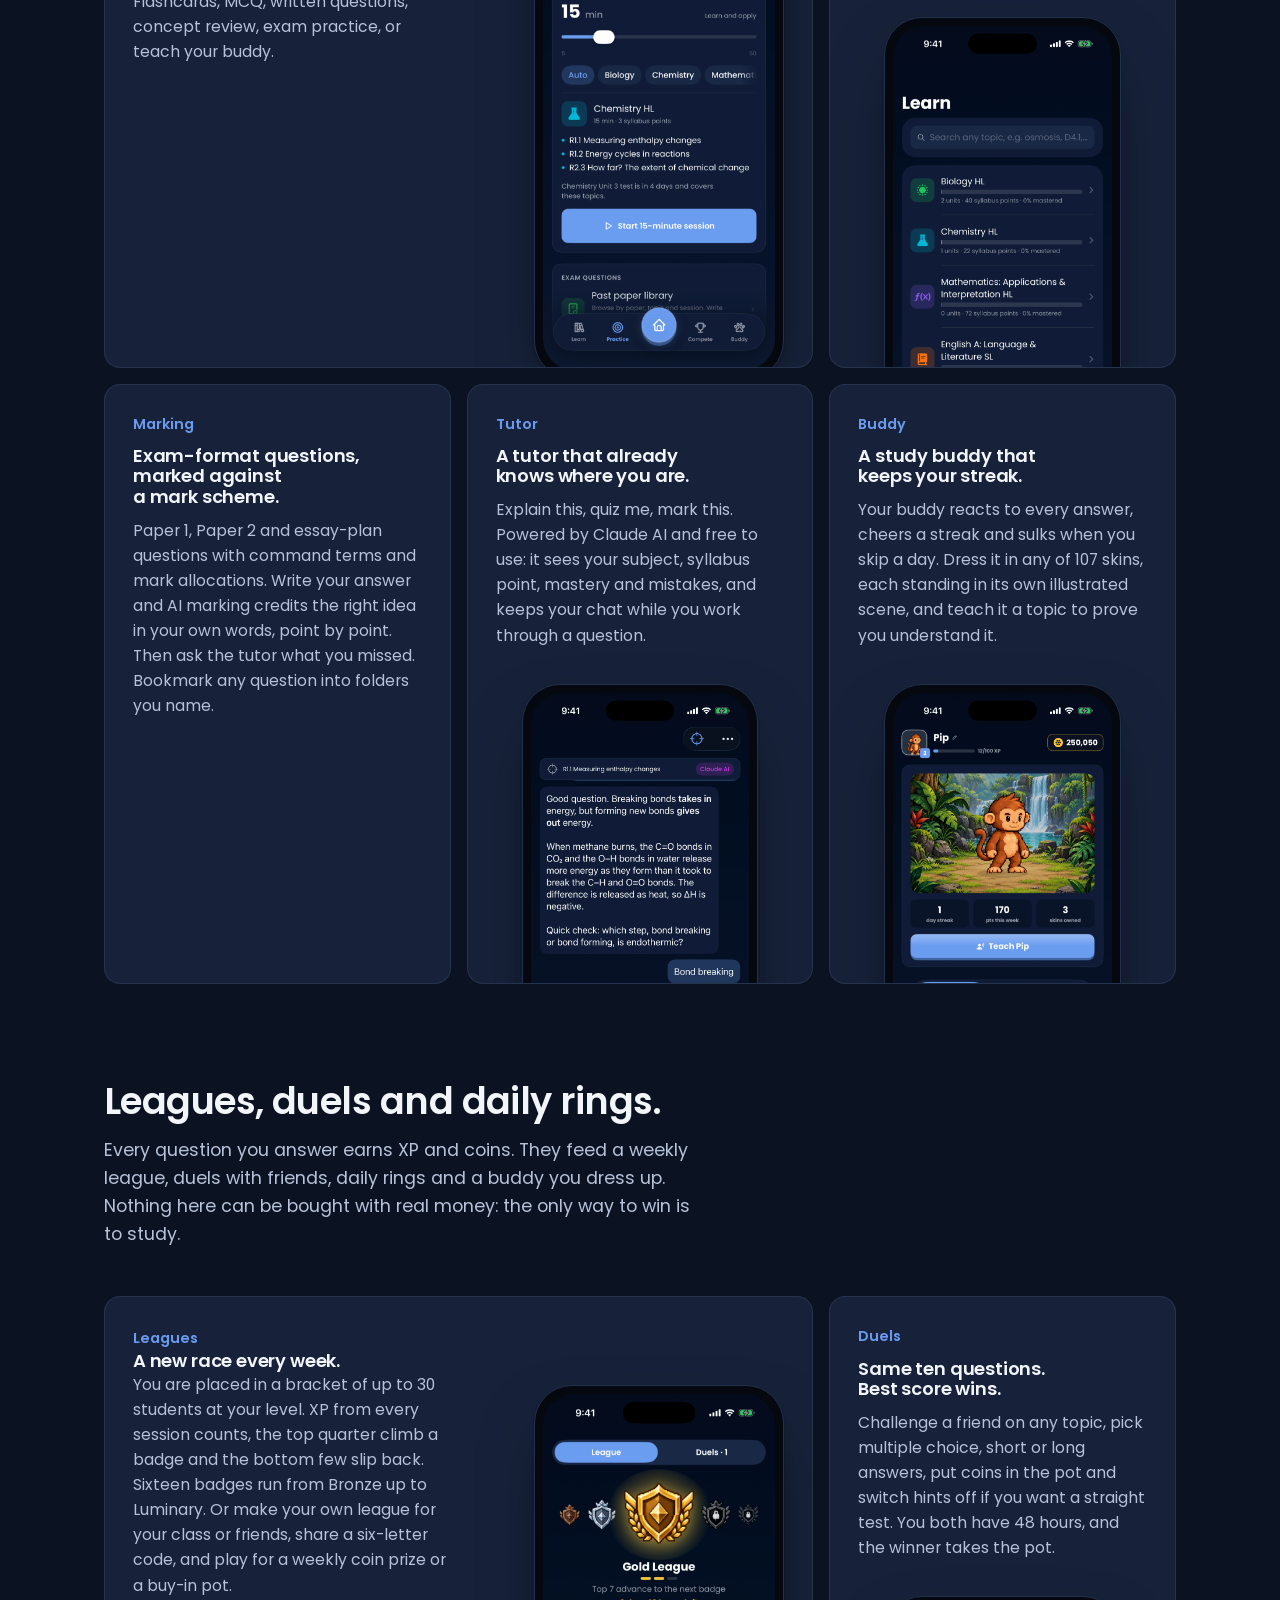
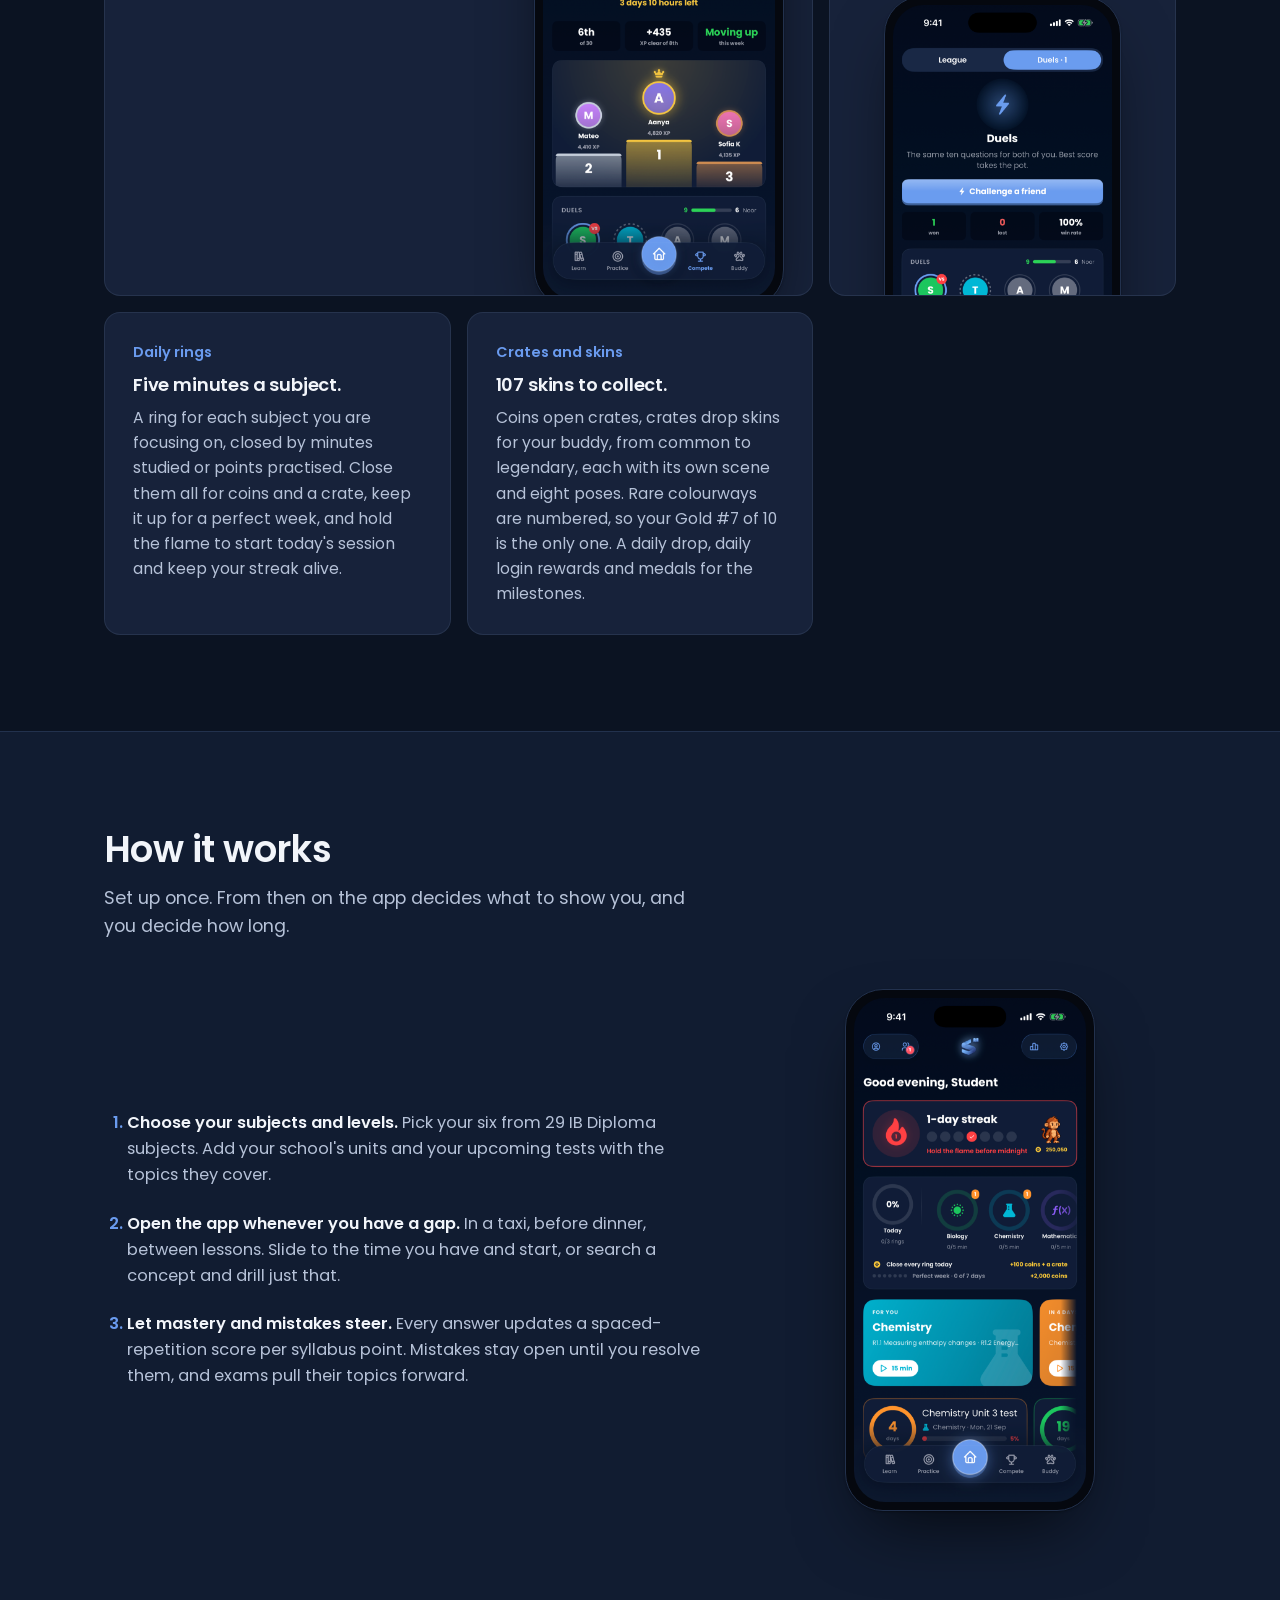
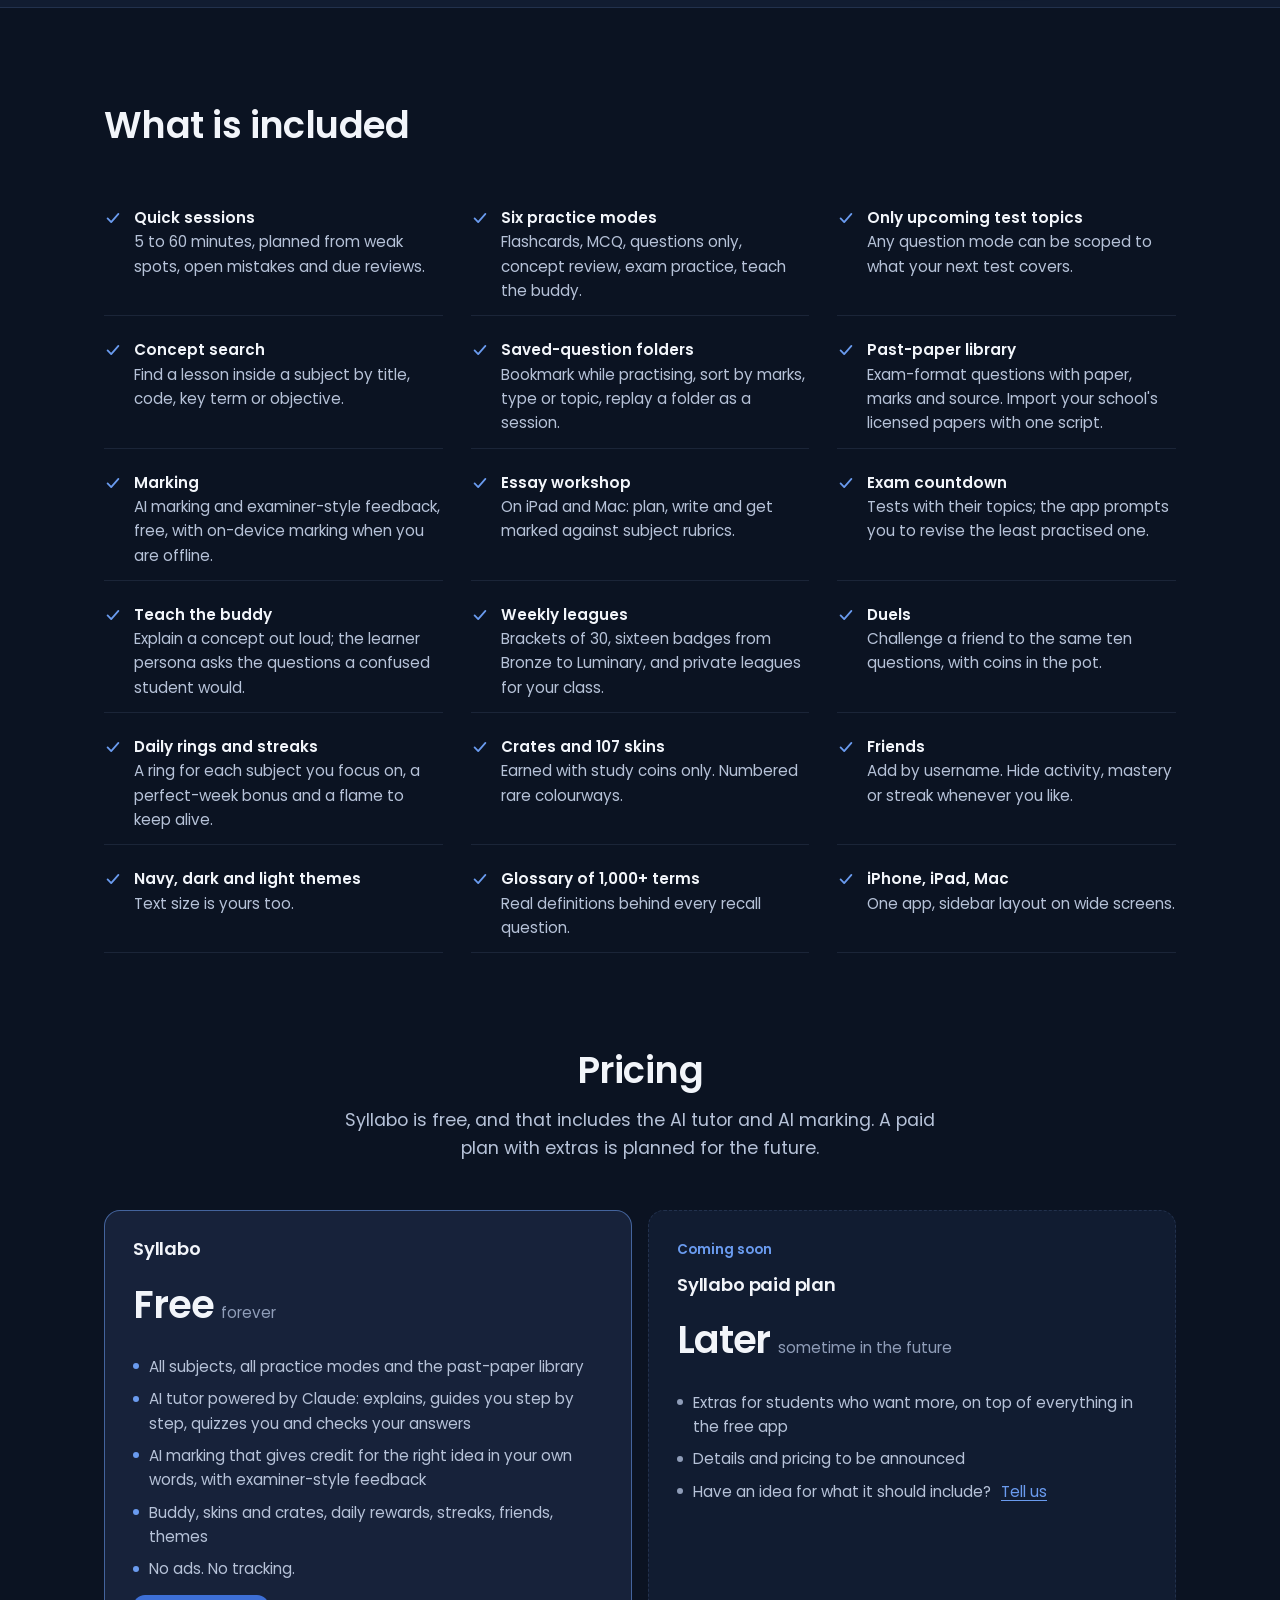
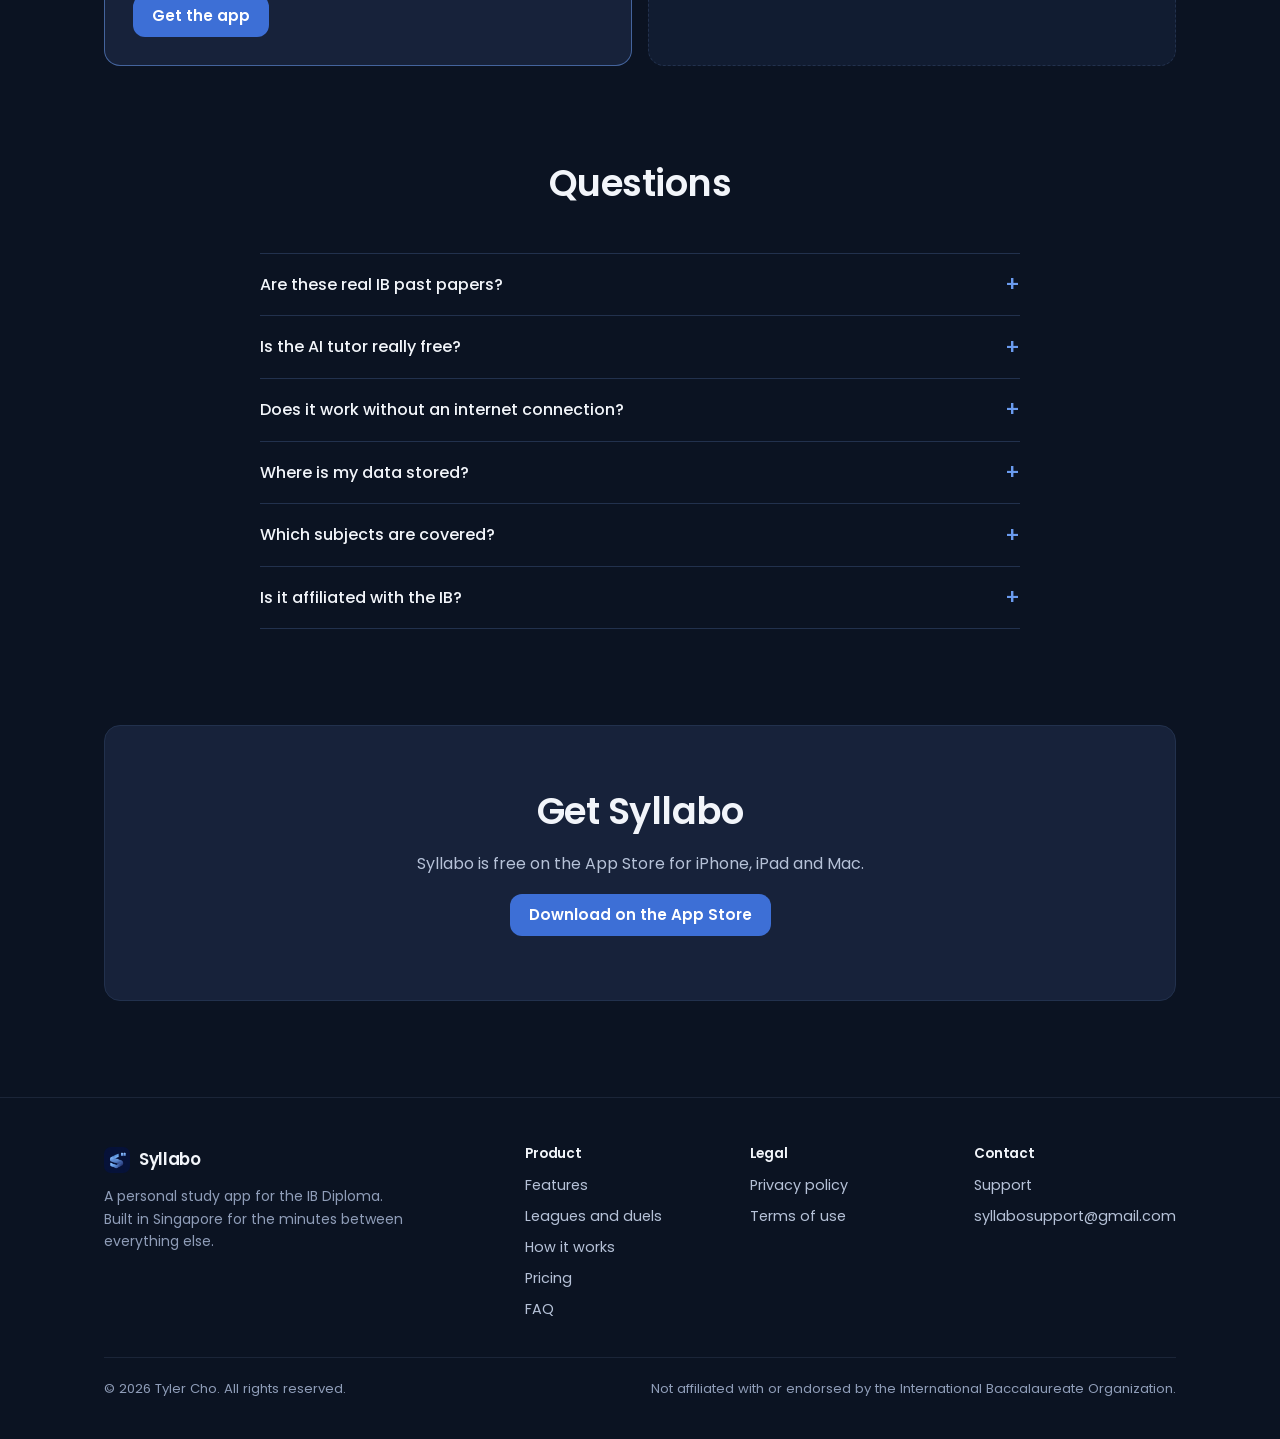
==== commit 9d975c5c: "Add files via upload" ====
--- a/index.html
+++ b/index.html
@@ -26,9 +26,9 @@
 
 <section class="strip">
   <div class="wrap">
-    <p class="small">Every IB Diploma subject offered at UWCSEA East, HL and SL</p>
+    <p class="small">29 IB Diploma subjects across Groups 1 to 5, at HL and SL</p>
     <div class="row">
-      <span class="tag">Biology</span><span class="tag">Chemistry</span><span class="tag">Physics</span><span class="tag">Maths AA</span><span class="tag">Maths AI</span><span class="tag">Economics</span><span class="tag">Business</span><span class="tag">Geography</span><span class="tag">History</span><span class="tag">Psychology</span><span class="tag">Global Politics</span><span class="tag">ESS</span><span class="tag">Computer Science</span><span class="tag">English A</span><span class="tag">Chinese A</span><span class="tag">Chinese B</span><span class="tag">French B</span><span class="tag">Spanish B</span><span class="tag">ab initio</span><span class="tag">Visual Arts</span><span class="tag">Theatre</span><span class="tag">Music</span><span class="tag">Film</span><span class="tag">+ more</span>
+      <span class="tag">Biology</span><span class="tag">Chemistry</span><span class="tag">Physics</span><span class="tag">Maths AA</span><span class="tag">Maths AI</span><span class="tag">Economics</span><span class="tag">Business Management</span><span class="tag">Psychology</span><span class="tag">Global Politics</span><span class="tag">Geography</span><span class="tag">History</span><span class="tag">Philosophy</span><span class="tag">ESS</span><span class="tag">Computer Science</span><span class="tag">Design Technology</span><span class="tag">SEHS</span><span class="tag">English A</span><span class="tag">Chinese A</span><span class="tag">French A</span><span class="tag">Spanish A</span><span class="tag">English B</span><span class="tag">Chinese B</span><span class="tag">French B</span><span class="tag">Spanish B</span><span class="tag">French ab initio</span><span class="tag">Spanish ab initio</span><span class="tag">Systems Transformation</span>
     </div>
   </div>
 </section>
@@ -99,7 +99,7 @@
       <div class="tile b-2">
         <span class="kicker">Daily rings</span>
         <h3>Five minutes a subject.</h3>
-        <p>One ring per subject, closed by minutes studied or points practised. Close them all for coins and a crate, keep it up for a perfect week, and hold the flame to start today's session and keep your streak alive.</p>
+        <p>A ring for each subject you are focusing on, closed by minutes studied or points practised. Close them all for coins and a crate, keep it up for a perfect week, and hold the flame to start today's session and keep your streak alive.</p>
       </div>
       <div class="tile b-2">
         <span class="kicker">Crates and skins</span>
@@ -118,7 +118,7 @@
     </div>
     <div class="how">
       <ol class="steps">
-        <li><b>Choose your subjects and levels.</b> Pick your six from the full UWCSEA East list. Add your school's units and your upcoming tests with the topics they cover.</li>
+        <li><b>Choose your subjects and levels.</b> Pick your six from 29 IB Diploma subjects. Add your school's units and your upcoming tests with the topics they cover.</li>
         <li><b>Open the app whenever you have a gap.</b> In a taxi, before dinner, between lessons. Slide to the time you have and start, or search a concept and drill just that.</li>
         <li><b>Let mastery and mistakes steer.</b> Every answer updates a spaced-repetition score per syllabus point. Mistakes stay open until you resolve them, and exams pull their topics forward.</li>
       </ol>
@@ -145,7 +145,7 @@
       <div class="check"><svg viewBox="0 0 20 20" fill="none" stroke="currentColor" stroke-width="2" stroke-linecap="round" stroke-linejoin="round"><path d="M4 10.5l4 4 8-9"/></svg><span><b>Teach the buddy</b>Explain a concept out loud; the learner persona asks the questions a confused student would.</span></div>
       <div class="check"><svg viewBox="0 0 20 20" fill="none" stroke="currentColor" stroke-width="2" stroke-linecap="round" stroke-linejoin="round"><path d="M4 10.5l4 4 8-9"/></svg><span><b>Weekly leagues</b>Brackets of 30, sixteen badges from Bronze to Luminary, and private leagues for your class.</span></div>
       <div class="check"><svg viewBox="0 0 20 20" fill="none" stroke="currentColor" stroke-width="2" stroke-linecap="round" stroke-linejoin="round"><path d="M4 10.5l4 4 8-9"/></svg><span><b>Duels</b>Challenge a friend to the same ten questions, with coins in the pot.</span></div>
-      <div class="check"><svg viewBox="0 0 20 20" fill="none" stroke="currentColor" stroke-width="2" stroke-linecap="round" stroke-linejoin="round"><path d="M4 10.5l4 4 8-9"/></svg><span><b>Daily rings and streaks</b>A ring per subject, a perfect-week bonus and a flame to keep alive.</span></div>
+      <div class="check"><svg viewBox="0 0 20 20" fill="none" stroke="currentColor" stroke-width="2" stroke-linecap="round" stroke-linejoin="round"><path d="M4 10.5l4 4 8-9"/></svg><span><b>Daily rings and streaks</b>A ring for each subject you focus on, a perfect-week bonus and a flame to keep alive.</span></div>
       <div class="check"><svg viewBox="0 0 20 20" fill="none" stroke="currentColor" stroke-width="2" stroke-linecap="round" stroke-linejoin="round"><path d="M4 10.5l4 4 8-9"/></svg><span><b>Crates and 107 skins</b>Earned with study coins only. Numbered rare colourways.</span></div>
       <div class="check"><svg viewBox="0 0 20 20" fill="none" stroke="currentColor" stroke-width="2" stroke-linecap="round" stroke-linejoin="round"><path d="M4 10.5l4 4 8-9"/></svg><span><b>Friends</b>Add by username. Hide activity, mastery or streak whenever you like.</span></div>
       <div class="check"><svg viewBox="0 0 20 20" fill="none" stroke="currentColor" stroke-width="2" stroke-linecap="round" stroke-linejoin="round"><path d="M4 10.5l4 4 8-9"/></svg><span><b>Navy, dark and light themes</b>Text size is yours too.</span></div>
@@ -196,7 +196,7 @@
       <details><summary>Is the AI tutor really free?</summary><p>Yes. The AI tutor and AI marking are included at no cost, with a daily allowance to keep things fair for everyone. They need an online account, and you can turn AI off at any time in Settings.</p></details>
       <details><summary>Does it work without an internet connection?</summary><p>Mostly. Practice, flashcards, lessons, your progress and on-device marking all work offline. The AI tutor and AI marking need a connection, and marking falls back to the on-device version when you are offline.</p></details>
       <details><summary>Where is my data stored?</summary><p>Your study data lives on your device. If you create an online account, a backup is kept with our database provider, Supabase, so you can sign in on another device and add friends. Messages to the AI tutor and answers sent for AI marking go to Anthropic's Claude through our server, which does not keep them. The <a href="privacy.html">privacy policy</a> has the details.</p></details>
-      <details><summary>Which subjects are covered in depth?</summary><p>Every UWCSEA East subject is selectable with its official topic outline. Biology, Chemistry, Maths AI, Economics, English A Language and Literature and Chinese B have detailed syllabus points, questions and glossaries; more are being added.</p></details>
+      <details><summary>Which subjects are covered?</summary><p>29 IB Diploma subjects across Groups 1 to 5, each with its official syllabus outline and practice questions: more than 53,000 in all. Both maths courses, the sciences, Economics, Global Politics, Business Management, Psychology and SEHS have the deepest banks, with dozens of questions on every syllabus point, and the rest grow with each update. The arts are not included, because they are assessed through practical work and portfolios rather than exam questions.</p></details>
       <details><summary>Is it affiliated with the IB?</summary><p>No. "International Baccalaureate" and "IB" are trademarks of the International Baccalaureate Organization, which does not endorse this app.</p></details>
     </div>
   </div>
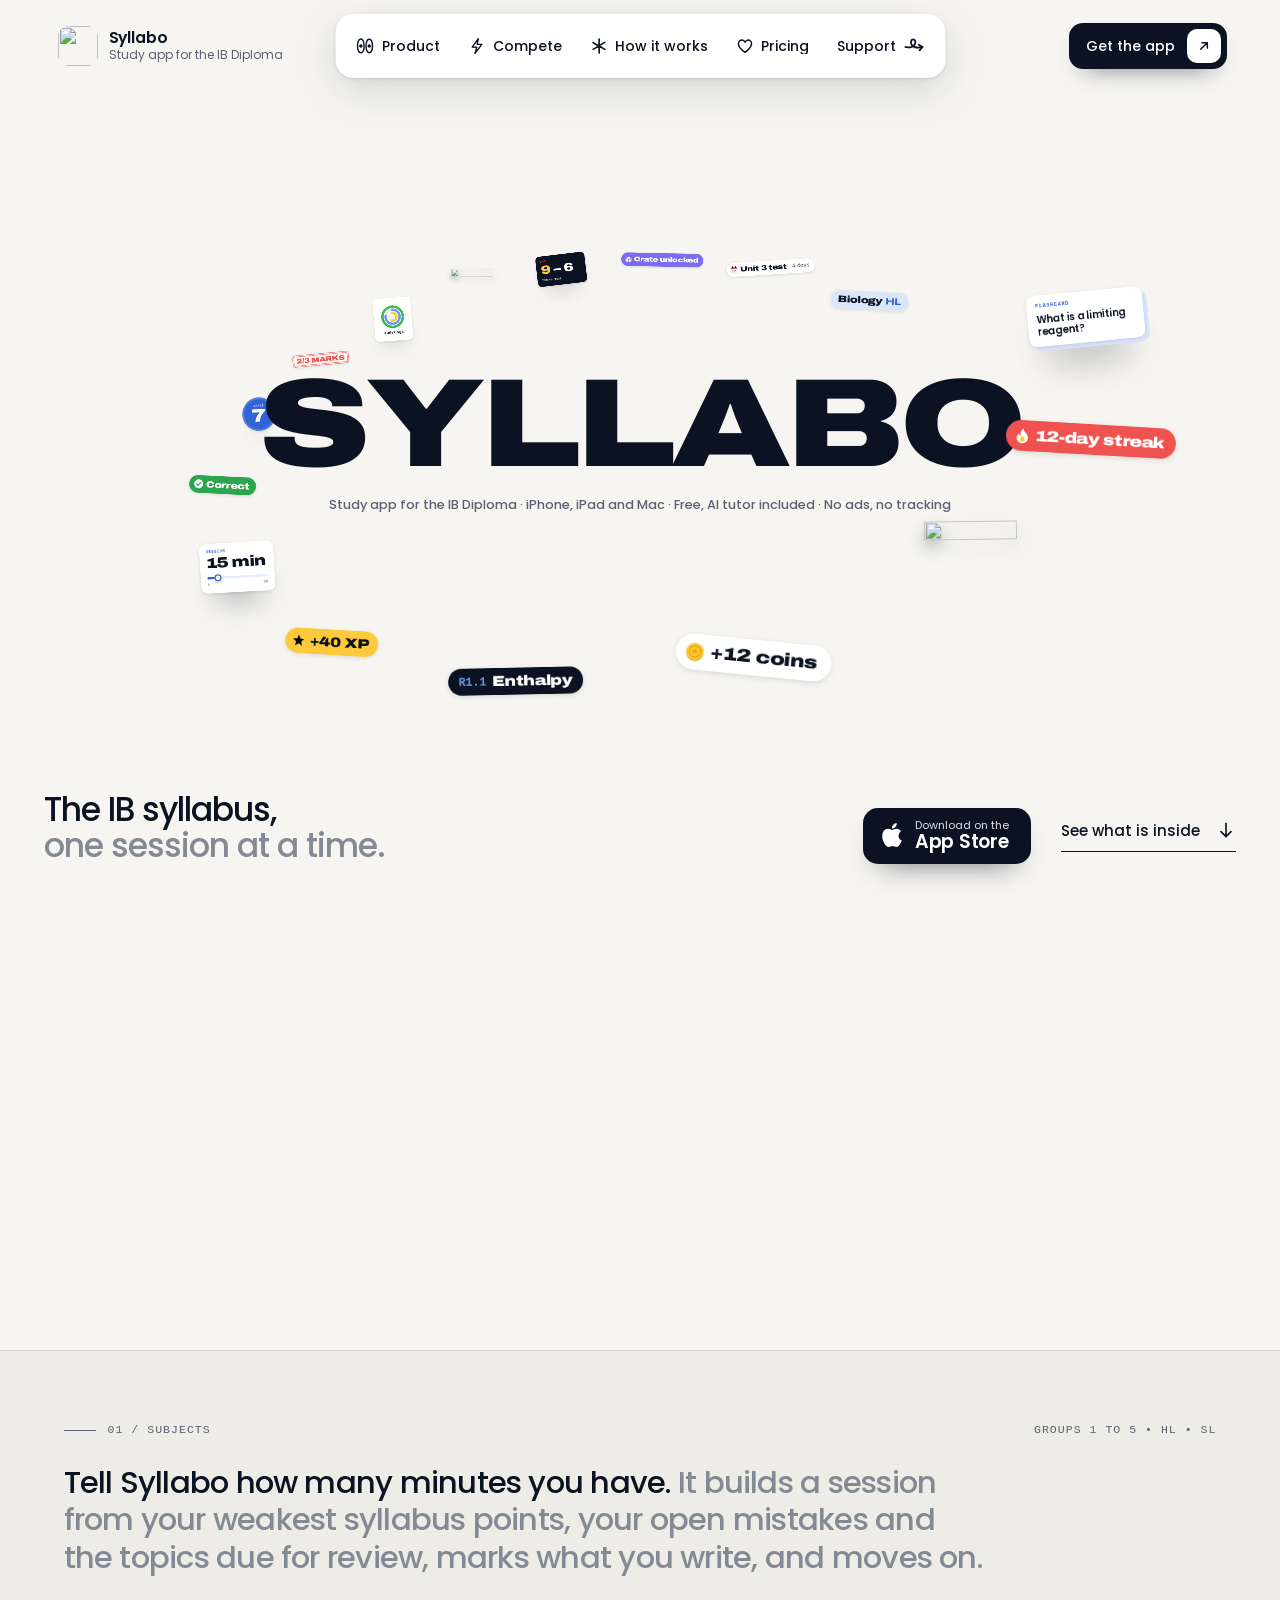
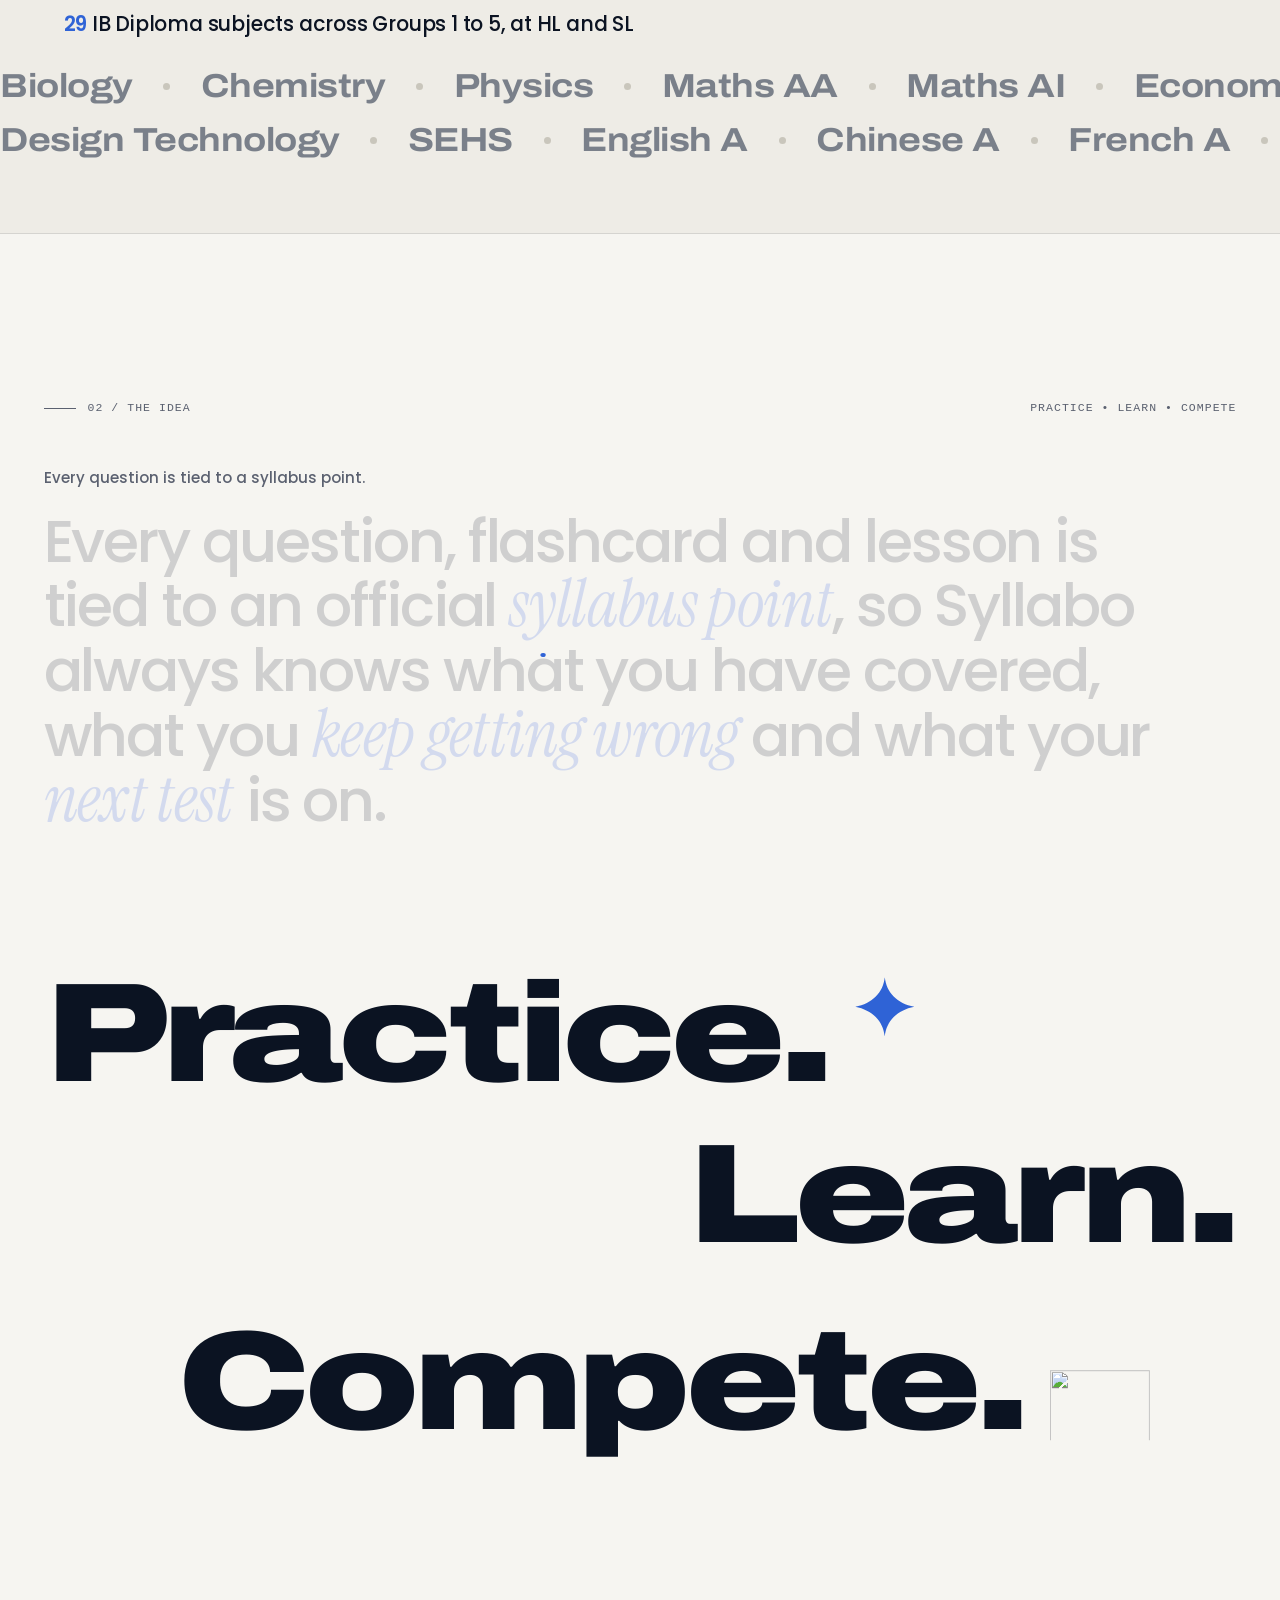
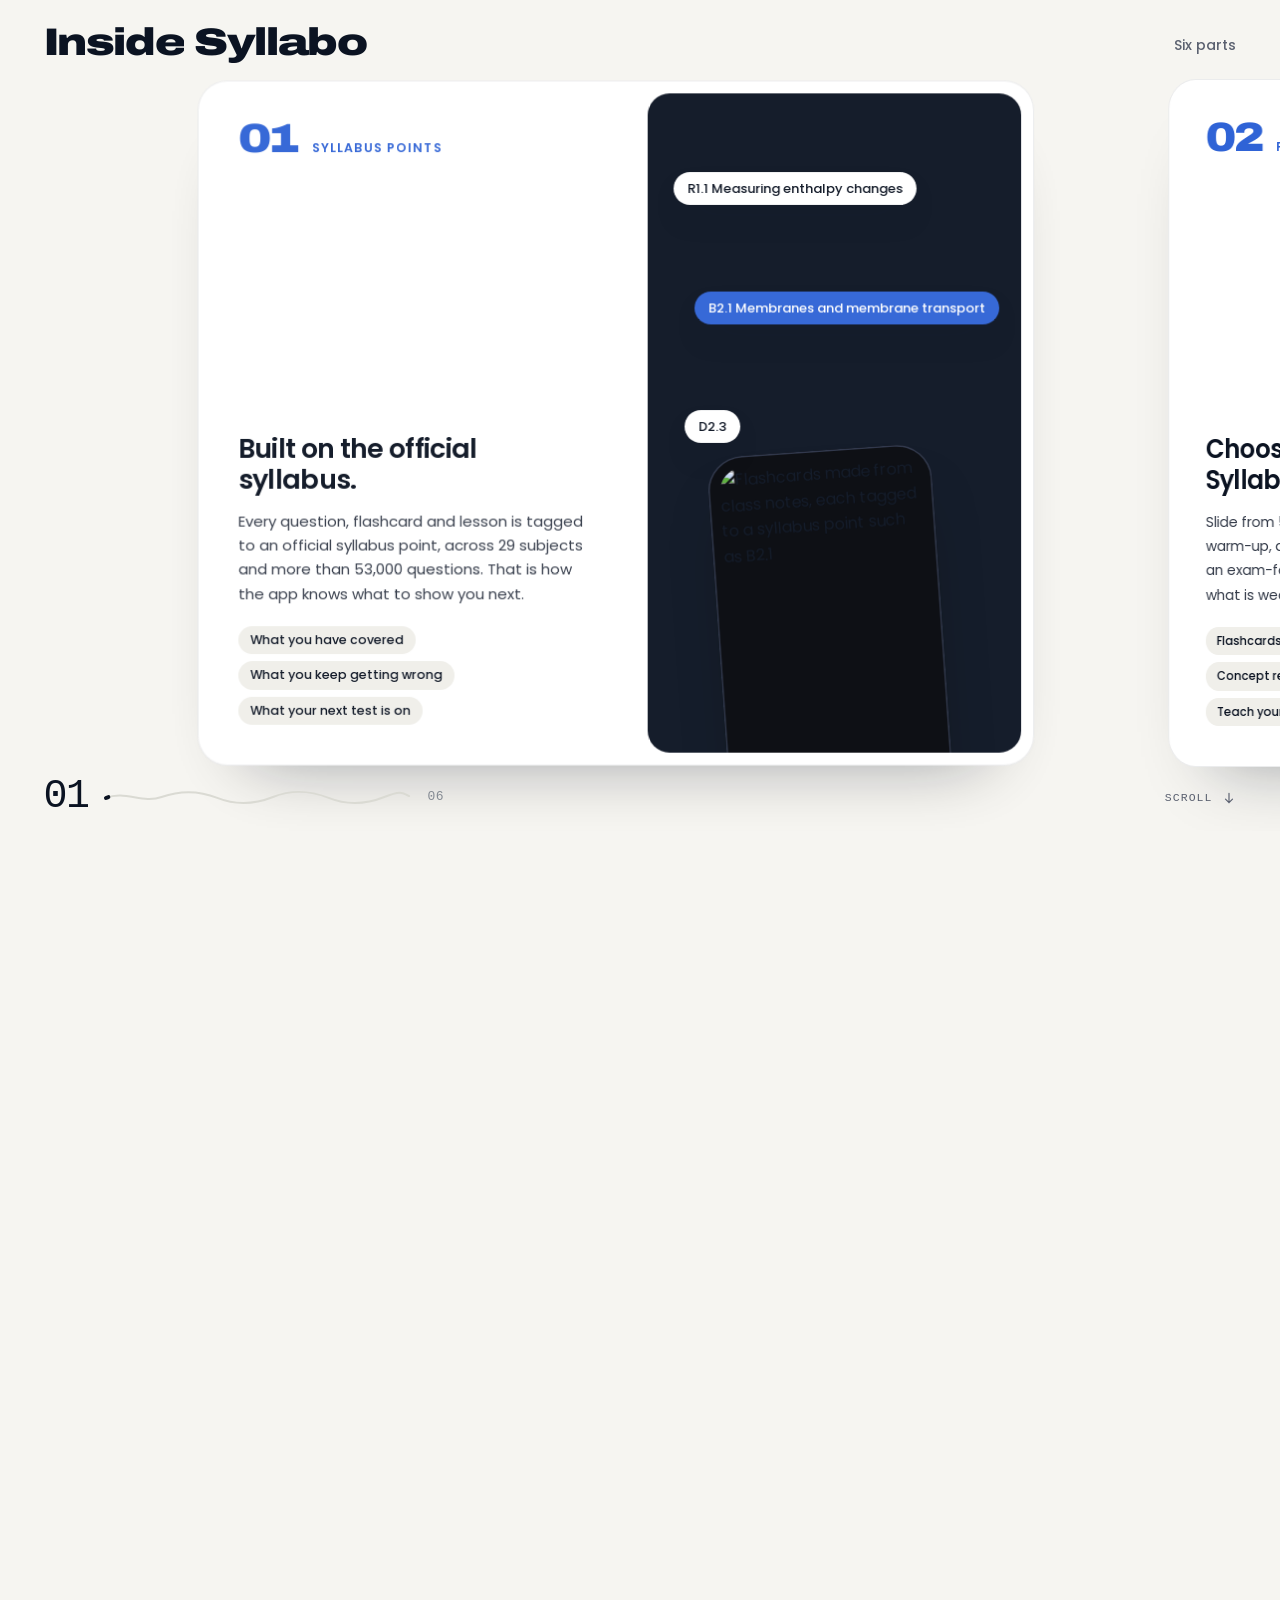
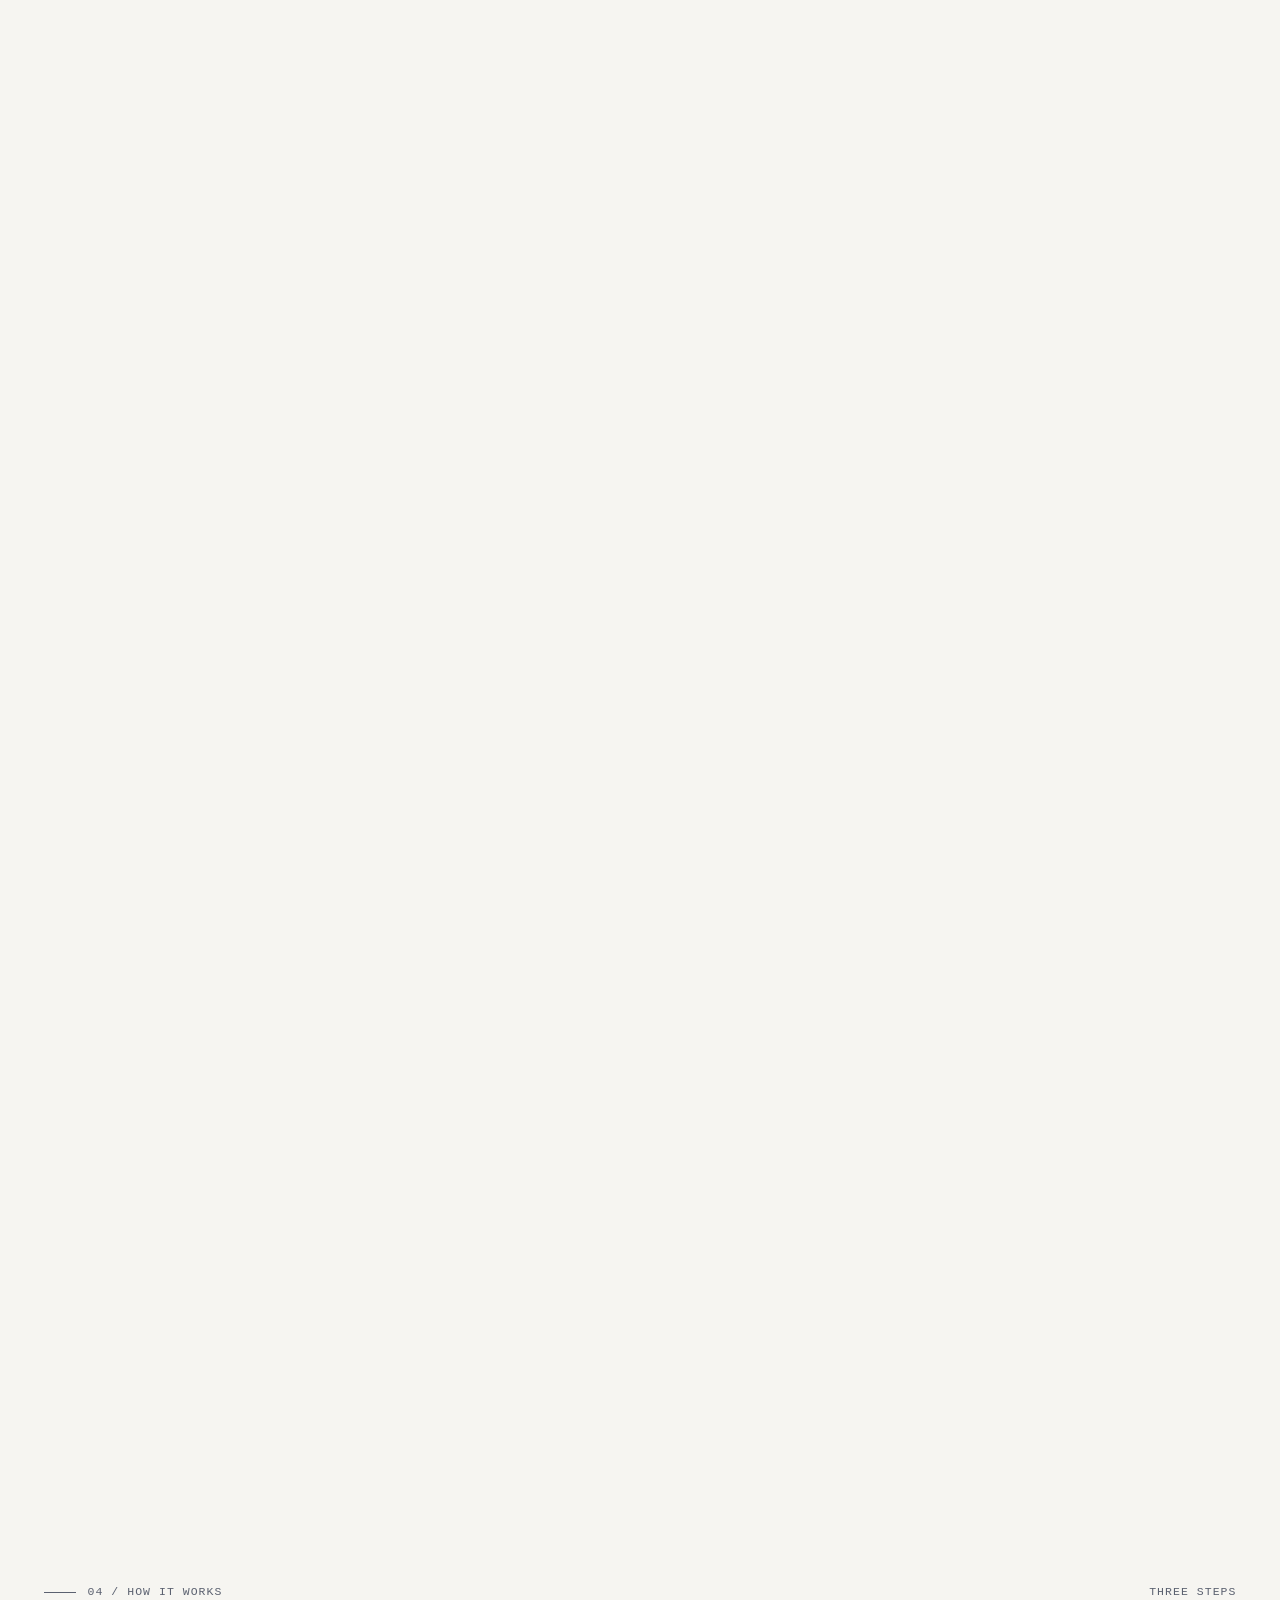
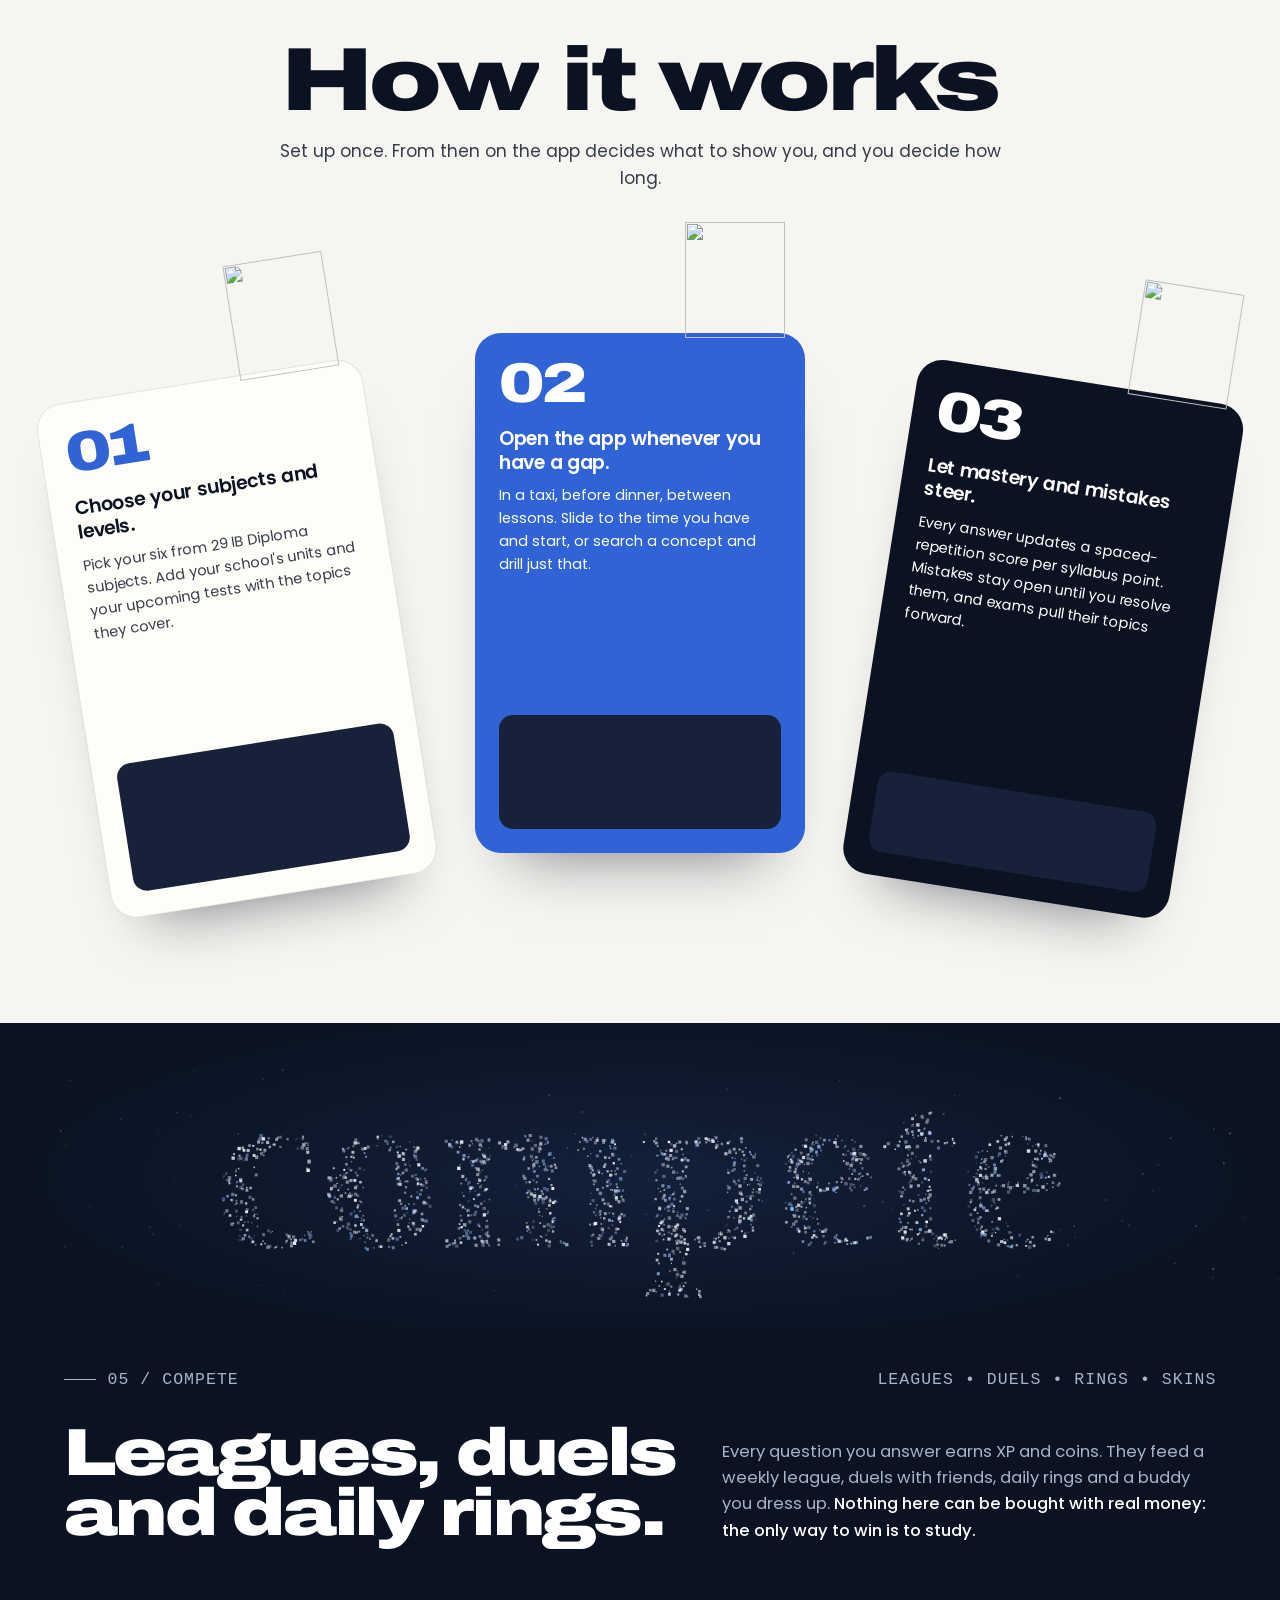
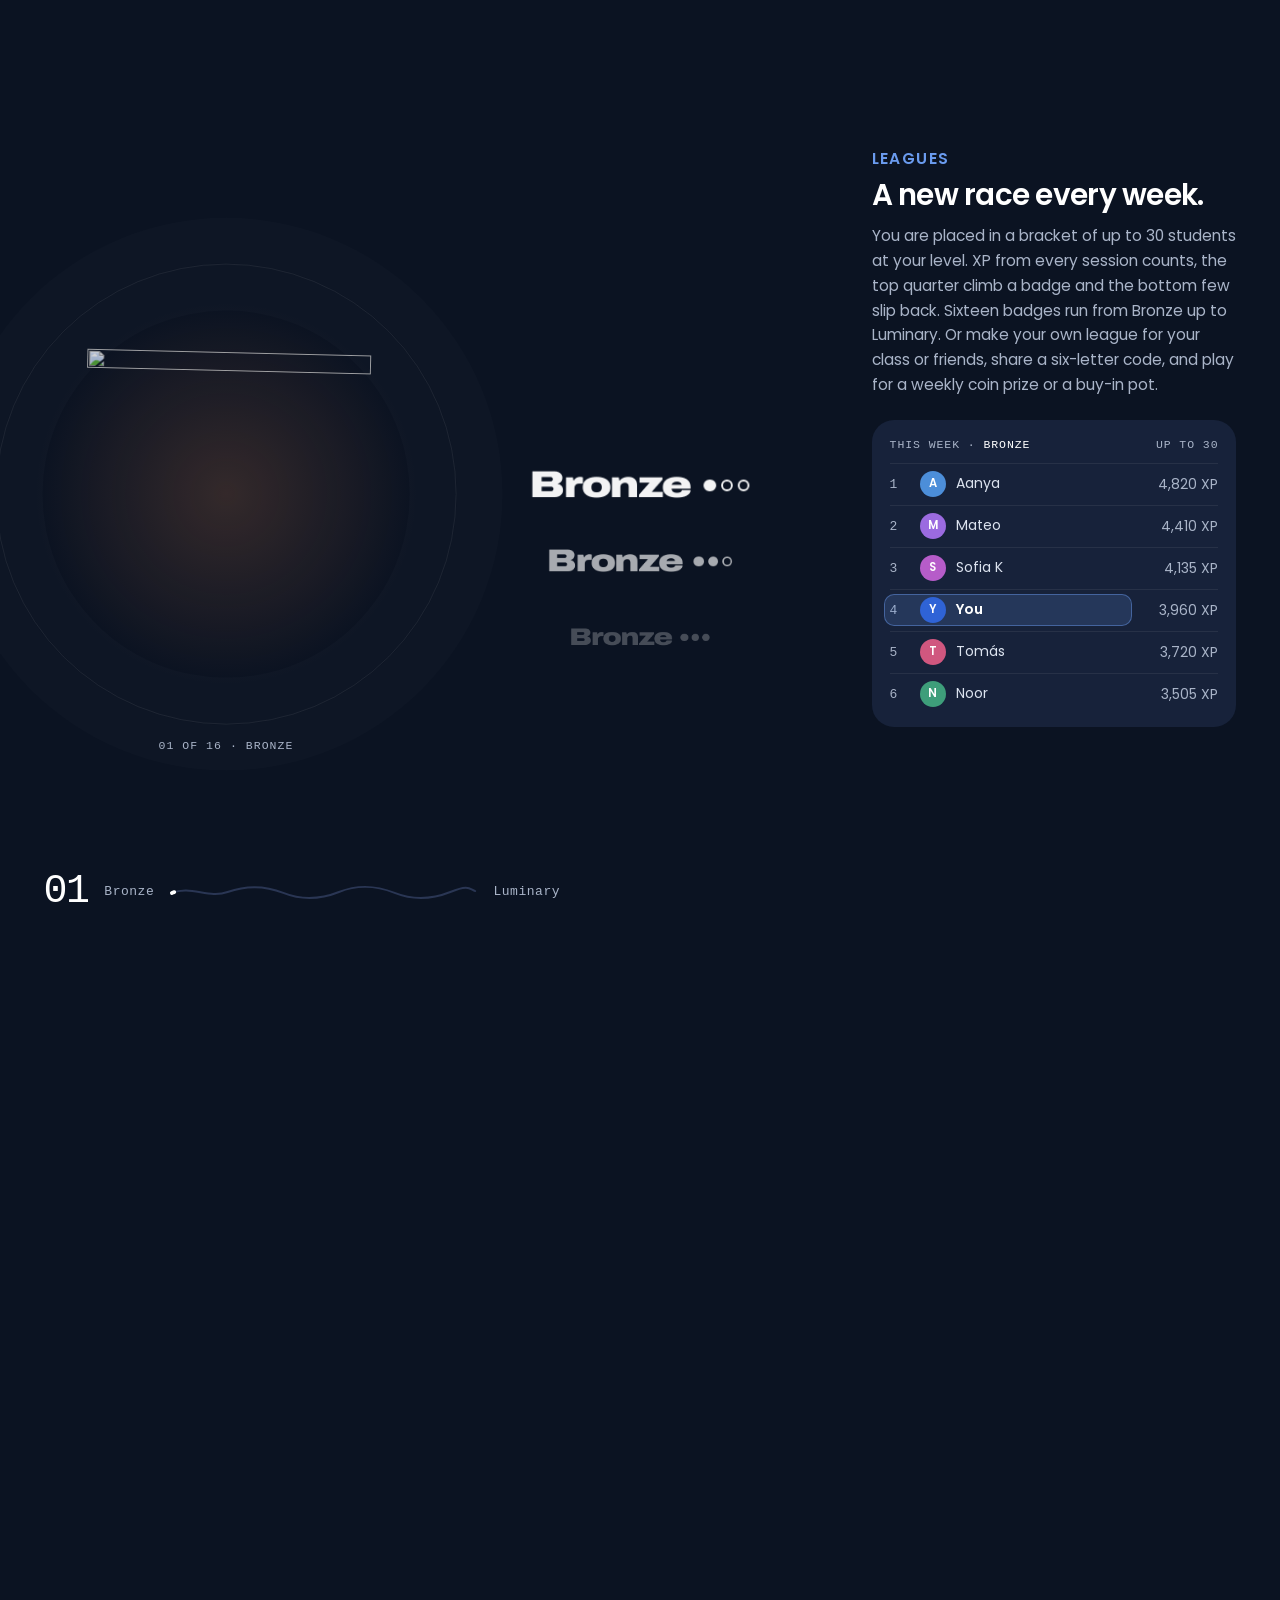
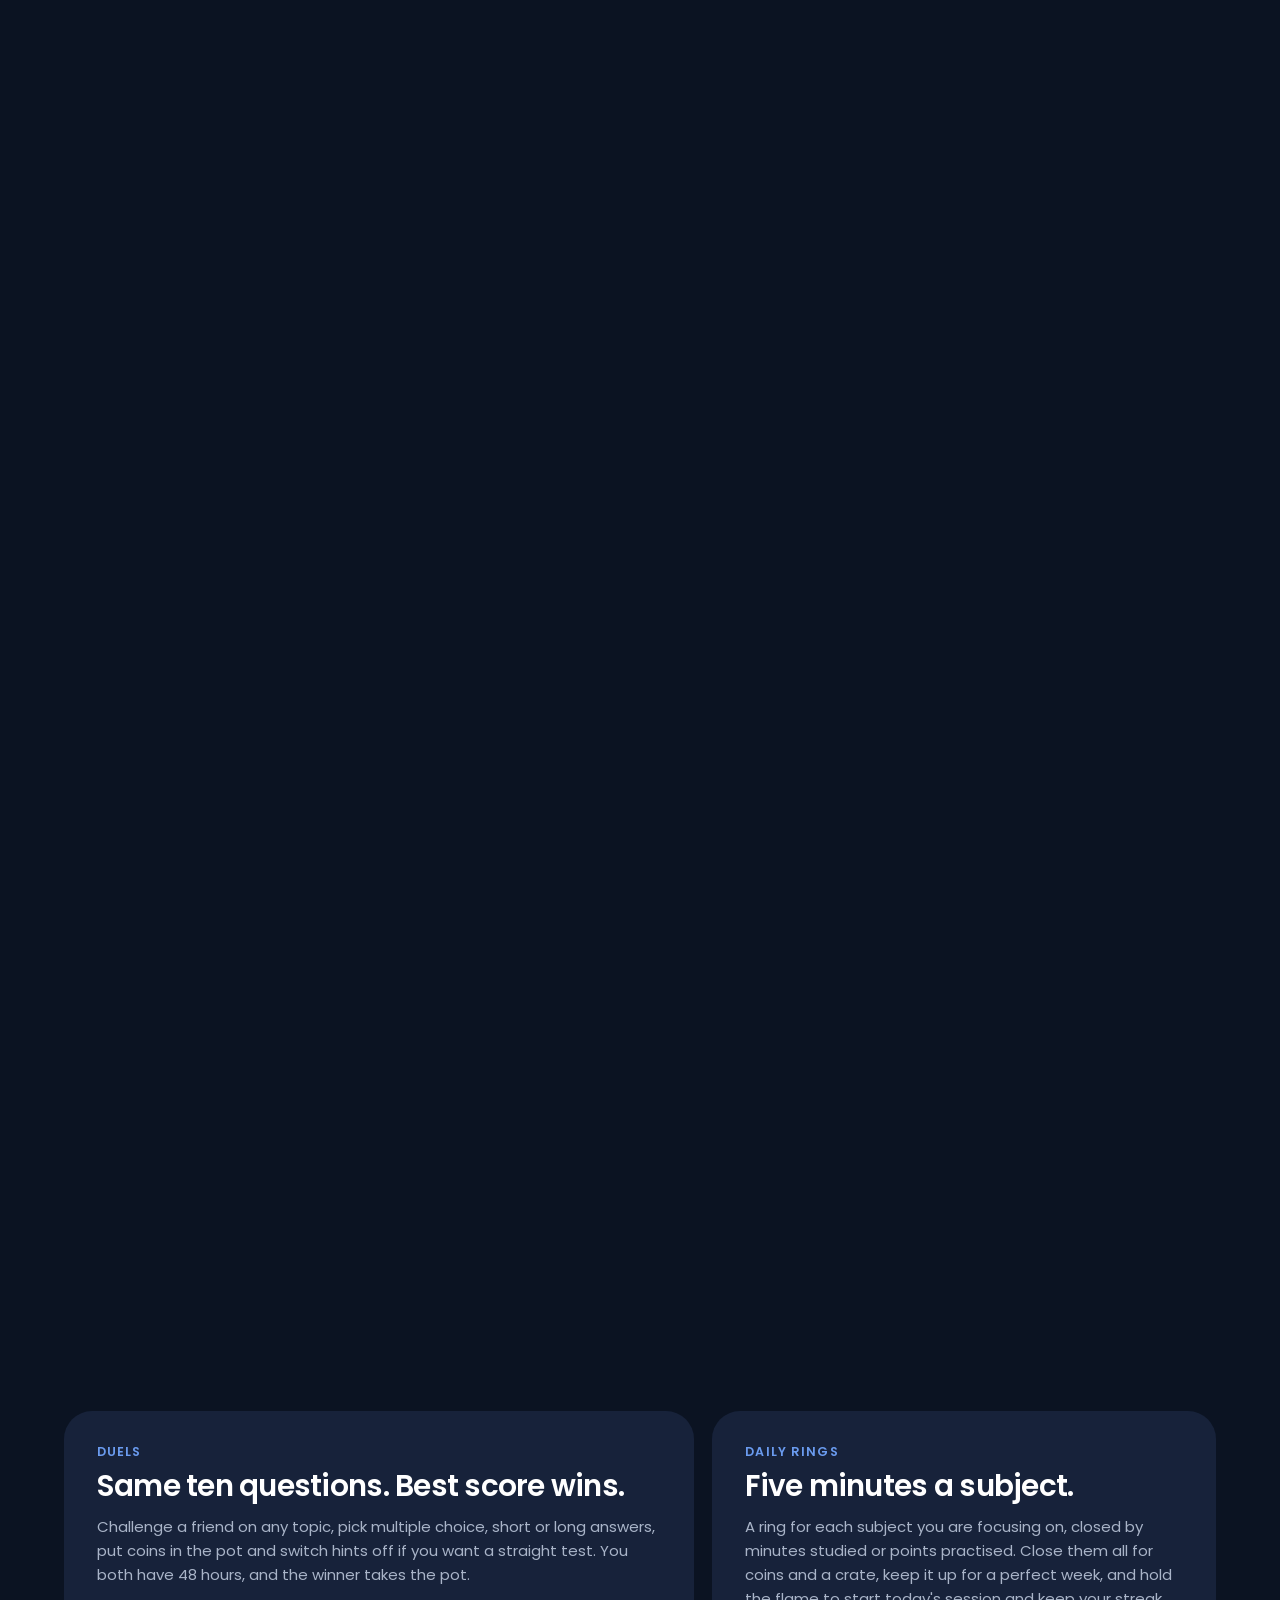
==== commit 398856ee: "Add files via upload" ====
--- a/index.html
+++ b/index.html
@@ -1,215 +1,1609 @@
 <!doctype html>
 <html lang="en">
 <head>
-<meta charset="utf-8"><meta name="viewport" content="width=device-width, initial-scale=1"><link rel="icon" href="img/icon.png?v=2"><link rel="apple-touch-icon" href="img/icon.png?v=2"><link rel="preconnect" href="https://fonts.googleapis.com"><link rel="preconnect" href="https://fonts.gstatic.com" crossorigin><link rel="stylesheet" href="https://fonts.googleapis.com/css2?family=Poppins:wght@400;500;600&display=swap"><link rel="stylesheet" href="style.css"><meta name="theme-color" content="#0B1322">
+<meta charset="utf-8">
+<meta name="viewport" content="width=device-width, initial-scale=1">
+<!--
+  Syllabo homepage, iteration D: the "anubi" direction (see redesign/BRIEF-D.md).
+  No getdesign.md DESIGN.md for this one; the direction comes from four reference sites, observed 8 Oct 2026.
+  - anubi.io: the floating white nav; the giant extra-wide wordmark with cards on a
+    tilted, clustered 3D orbit (its exact speed, radii, tilt, depth and transform values), pointer parallax, the pooled
+    SVG ink trail, marker doodles and the wordmark wobble; the two-tone bottom-left headline and "Scopri" corner link;
+    the pinned "In Evidenza" deck with the next card turned in 3D at the right edge and the "02 ~~~ 06" readout;
+    the dark band opened by a pixel-particle word; magnetic staggered words; mono section labels; Lenis-style smooth
+    scrolling; the giant footer wordmark.
+  - abatable.com: statement words that fill from grey to ink as you scroll; the hand of cards that fans out.
+  - ycombinator.com: the pinned "During YC / Now" roll, used for the league ladder; a paragraph with a drop cap and
+    small inline images; italic accent phrases.
+  - landonorris.com: italic serif accent words inside a big statement; the helmet collection grid, used for the skins.
+  - Nav: islands (lockup, links pill, ink button) that merge into one white bar on scroll, a hand-drawn marker circle
+    on the current section, rolling letters, and marker icons with their own personalities (after a button reel Tyler
+    shared on 8 Oct 2026: googly eyes, a hit that knocks the letters loose, a spinning asterisk, an arrow that uncurls).
+  Type: Archivo (wdth 125) for display, Poppins for body, Instrument Serif italic for accent words only.
+-->
 <title>Syllabo: the IB study app that fits the time you have</title>
 <meta name="description" content="Syllabo turns 5 to 60 minute gaps into IB Diploma progress: sessions built from your weak spots, exam-format questions with marking, flashcards, a tutor that knows your syllabus, and a study buddy that grows with your streak.">
-<meta property="og:title" content="Syllabo"><meta property="og:description" content="The IB study app that fits the time you have."><meta property="og:image" content="img/icon-1024.png?v=2"><meta property="og:type" content="website">
+<meta name="theme-color" content="#F6F5F1">
+<link rel="icon" href="../assets/icon.png">
+<link rel="apple-touch-icon" href="../assets/icon.png">
+<link rel="preconnect" href="https://fonts.googleapis.com">
+<link rel="preconnect" href="https://fonts.gstatic.com" crossorigin>
+<link rel="stylesheet" href="https://fonts.googleapis.com/css2?family=Archivo:wdth,wght@100..125,600..900&family=Instrument+Serif:ital@1&family=Poppins:wght@400;500;600&display=swap">
+<script>document.documentElement.classList.add('js')</script>
+<style>
+:root{
+  --paper:#F6F5F1;--paper-2:#EEECE6;--ink:#0B1322;--ink-2:#353C4A;--mute:#5B6170;--grey:#848A93;--pale:#CFCFCF;
+  --line:rgba(11,19,34,.11);--navy:#0B1322;--card:#17223A;--blue:#2F63D6;--blue-2:#6A9BEF;--violet:#7C6CF0;
+  --green:#3FB950;--coral:#F0524F;--gold:#FFC93C;--on-dark:#F3F5FA;--mute-dark:#A9B4C8;
+  --display:"Archivo","Arial Black",system-ui,sans-serif;
+  --body:"Poppins",system-ui,-apple-system,"Segoe UI",Roboto,sans-serif;
+  --serif:"Instrument Serif",Georgia,"Times New Roman",serif;
+  --mono:ui-monospace,"SF Mono",SFMono-Regular,Menlo,Consolas,"Liberation Mono",monospace;
+  --pad:clamp(16px,3.4vw,48px);--max:1240px;
+  --ease:cubic-bezier(.22,1,.36,1);--back:cubic-bezier(.34,1.45,.64,1);--io:cubic-bezier(.65,0,.35,1);
+}
+*,*::before,*::after{box-sizing:border-box}
+html{-webkit-text-size-adjust:100%;text-size-adjust:100%;scroll-padding-top:100px}
+@media (prefers-reduced-motion:no-preference){html:not(.js){scroll-behavior:smooth}}
+html.locked{overflow:hidden}
+body{margin:0;background:var(--paper);color:var(--ink);font:400 16px/1.6 var(--body);overflow-x:clip;-webkit-font-smoothing:antialiased;-moz-osx-font-smoothing:grayscale}
+::selection{background:var(--blue);color:#fff}
+img,svg{display:block;max-width:100%}
+img{height:auto}
+a{color:inherit}
+h1,h2,h3,p,ul,ol,figure{margin:0}
+ul,ol{padding:0;list-style:none}
+button{font:inherit;color:inherit}
+.px{image-rendering:pixelated}
+.sr{position:absolute!important;width:1px;height:1px;padding:0;margin:-1px;overflow:hidden;clip:rect(0 0 0 0);clip-path:inset(50%);white-space:nowrap;border:0}
+:focus-visible{outline:3px solid var(--blue);outline-offset:3px}
+[tabindex="-1"]:focus{outline:none}
+.skip{position:fixed;left:16px;top:-90px;z-index:3000;background:var(--ink);color:#fff;padding:12px 16px;border-radius:12px;text-decoration:none;font-weight:500}
+.skip:focus{top:16px}
+.disp{font-family:var(--display);font-weight:900;font-stretch:125%;font-variation-settings:"wdth" 125;letter-spacing:-.035em;line-height:.9}
+.kicker{font:600 12.5px/1.2 var(--body);letter-spacing:.09em;text-transform:uppercase;color:var(--blue)}
+.wrap{max-width:var(--max);margin:0 auto;padding:0 var(--pad)}
+.num{font-variant-numeric:tabular-nums}
+
+/* section labels: hairline + mono */
+.sec-label{display:flex;justify-content:space-between;align-items:center;gap:16px;flex-wrap:wrap;font:500 11.5px/1.3 var(--mono);letter-spacing:.09em;text-transform:uppercase;color:var(--mute)}
+.sec-label p{display:flex;align-items:center;gap:12px}
+.sec-label i{display:block;width:32px;height:1px;background:currentColor}
+.dark .sec-label,.sec-label.on-dark{color:var(--mute-dark)}
+
+/* links that draw an underline */
+.ul{text-decoration:none;position:relative}
+.ul::after{content:"";position:absolute;left:0;right:0;bottom:-2px;height:1.5px;background:currentColor;transform:scaleX(0);transform-origin:0 50%;transition:transform .5s var(--ease)}
+.ul:hover::after,.ul:focus-visible::after{transform:scaleX(1)}
+
+/* App Store button (built in CSS) */
+.appstore{display:inline-flex;align-items:center;gap:11px;height:56px;padding:0 22px 0 17px;border-radius:15px;background:var(--ink);color:#fff;text-decoration:none;white-space:nowrap;transition:background-color .25s,box-shadow .4s;box-shadow:0 14px 30px -18px rgba(11,19,34,.8)}
+.appstore svg{width:24px;height:24px;fill:currentColor;flex:none;margin-top:-3px}
+.appstore span{display:flex;flex-direction:column;line-height:1.08;text-align:left}
+.appstore small{font-size:11px;font-weight:400;opacity:.86}
+.appstore b{font-size:19px;font-weight:600;letter-spacing:-.015em}
+.appstore:hover{background:#1C2742;box-shadow:0 22px 36px -18px rgba(11,19,34,.8)}
+.appstore.light{background:#fff;color:var(--ink)}
+.mag{will-change:transform}
+
+/* ---------- nav: islands that merge into one bar ---------- */
+.nav{position:fixed;inset:14px 0 auto;z-index:1000;padding:0 var(--pad);pointer-events:none;transition:transform .6s var(--ease)}
+.nav.tuck{transform:translateY(-120px)}
+.bar{position:relative;max-width:1240px;margin:0 auto;height:64px;display:grid;grid-template-columns:1fr auto 1fr;align-items:center;gap:12px;padding:0 9px 0 10px}
+.bar>a,.bar>nav,.nav-end{position:relative;pointer-events:auto}
+.nav.merged .bar{pointer-events:auto}
+.bar-sh{position:absolute;inset:0;pointer-events:none;filter:drop-shadow(0 12px 20px rgba(11,19,34,.13)) drop-shadow(0 1px 1.5px rgba(11,19,34,.13))}
+.bar-bg{position:absolute;inset:0;background:#fff;clip-path:inset(0 var(--cr,0px) 0 var(--cl,0px) round 18px)}
+.nav.ready .bar-bg{transition:clip-path .85s var(--ease)}
+.nav.merged .bar-bg{clip-path:inset(0 0 0 0 round 18px)}
+.wave{position:absolute;left:22px;right:22px;bottom:3px;height:8px;overflow:visible;opacity:0;transition:opacity .25s}
+.nav.merged .wave{opacity:1;transition:opacity .5s .5s}
+.wave path{fill:none;stroke-width:1.6;stroke-linecap:round}
+.wv-t{stroke:rgba(11,19,34,.08)}
+.wv-f{stroke:var(--blue);stroke-dasharray:1;stroke-dashoffset:1}
+.lockup{justify-self:start;display:flex;align-items:center;gap:11px;text-decoration:none;border-radius:12px;padding:4px}
+.lockup img{width:40px;height:40px;border-radius:11px;transition:transform .6s var(--back)}
+.lockup:hover img{transform:rotate(-8deg) scale(1.06)}
+.lockup b{display:block;font:600 15.5px/1.1 var(--body);letter-spacing:-.01em}
+.sub{position:relative;display:block;width:14.4em;height:16px;overflow:hidden;font:400 12px/16px var(--body);color:var(--mute);white-space:nowrap}
+.sub>span{position:absolute;left:0;top:0}
+.sub b{display:inline;font:500 11px/16px var(--mono);letter-spacing:.04em;color:var(--blue)}
+.links{display:flex;gap:2px;padding:0 6px}
+.links a{position:relative;z-index:1;display:flex;align-items:center;gap:7px;padding:11px 13px;border-radius:12px;font:500 14px/1 var(--body);text-decoration:none}
+.links a:focus-visible{outline-offset:-1px}
+.ico{flex:none;width:18px;height:18px;overflow:visible;fill:none;stroke:var(--ink);stroke-width:1.9;stroke-linecap:round;stroke-linejoin:round}
+.rl{position:relative;display:block;overflow:hidden;height:1.2em;line-height:1.2em;margin:-.1em 0}
+.rl>span{display:flex}
+.rl>span+span{position:absolute;left:0;top:100%}
+.rl i{display:block;font-style:normal;white-space:pre}
+.knock .rl{overflow:visible}
+.knock .rl>span+span{display:none}
+.circ{position:absolute;left:0;top:0;width:0;height:0;overflow:visible;pointer-events:none;opacity:0}
+.circ path{fill:none;stroke:var(--blue);stroke-width:2.2;stroke-linecap:round;stroke-linejoin:round;vector-effect:non-scaling-stroke;stroke-dasharray:1;stroke-dashoffset:1}
+/* marker icons, each with its own personality */
+.l-eyes .ico{width:20px}
+.l-eyes .eye{transform-box:fill-box;transform-origin:50% 50%}
+.l-eyes .eye path{fill:#fff}
+.l-eyes .pu{fill:var(--ink);stroke:none}
+.l-bolt .ico path{transition:fill .2s}
+.l-bolt:hover .ico path,.l-bolt:focus-visible .ico path{fill:var(--gold)}
+.l-heart .ico path{transition:fill .3s}
+.l-heart:hover .ico path,.l-heart:focus-visible .ico path{fill:var(--coral)}
+.l-arrow{gap:5px}
+.l-arrow .ico{width:24px;height:24px;stroke-width:1.8}
+@media (prefers-reduced-motion:no-preference){
+  .rl i{transition:transform .55s var(--ease);transition-delay:calc(var(--j)*16ms)}
+  .links a:not(.knock):hover .rl i,.links a:not(.knock):focus-visible .rl i{transform:translateY(-100%)}
+  .l-star .ico{transition:transform 1s var(--back)}
+  .l-star:hover .ico,.l-star:focus-visible .ico{transform:rotate(120deg)}
+  .l-heart:hover .ico,.l-heart:focus-visible .ico{animation:beat 1.15s ease-in-out infinite}
+}
+@keyframes beat{0%,100%{transform:scale(1)}14%{transform:scale(1.3)}28%{transform:scale(1)}42%{transform:scale(1.18)}62%{transform:scale(1)}}
+.nav-end{justify-self:end;display:flex;align-items:center;gap:8px}
+.nav-cta{display:inline-flex;align-items:center;gap:12px;height:46px;padding:0 6px 0 17px;border-radius:14px;background:var(--ink);color:#fff;font:500 14px/1 var(--body);text-decoration:none;transition:background-color .3s;box-shadow:0 12px 24px -16px rgba(11,19,34,.8)}
+.nav-cta:hover{background:#1C2742}
+.arrbox{display:grid;place-items:center;width:34px;height:34px;border-radius:10px;background:#fff;overflow:hidden}
+.arrbox svg{width:16px;height:16px;transition:transform .45s var(--ease)}
+a:hover .arrbox svg,a:focus-visible .arrbox svg{transform:translate(2px,-2px)}
+.nav-cta .arrbox{position:relative;display:block;color:var(--ink)}
+.nav-cta .arrbox svg{position:absolute;left:9px;top:9px;transition:transform .55s var(--ease)}
+.nav-cta .arrbox .a2{transform:translate(-28px,28px)}
+.nav-cta:hover .arrbox .a1,.nav-cta:focus-visible .arrbox .a1{transform:translate(28px,-28px)}
+.nav-cta:hover .arrbox .a2,.nav-cta:focus-visible .arrbox .a2{transform:none}
+.menu-btn{display:none;align-items:center;gap:10px;height:46px;padding:0 16px;border-radius:14px;background:#ECEBE6;color:var(--ink);font:500 14px/1 var(--body);text-decoration:none;border:0;cursor:pointer}
+.menu-btn i{display:grid;gap:4px}
+.menu-btn i::before,.menu-btn i::after{content:"";display:block;width:16px;height:2px;border-radius:2px;background:currentColor;transition:transform .4s var(--ease)}
+.menu-btn[aria-expanded="true"] i::before{transform:translateY(3px) rotate(45deg)}
+.menu-btn[aria-expanded="true"] i::after{transform:translateY(-3px) rotate(-45deg)}
+@media (max-width:1179px){.links .ico{display:none}.links a{padding:11px 12px}}
+@media (max-width:959px){.bar{grid-template-columns:1fr auto;pointer-events:auto}.links{display:none}.menu-btn{display:inline-flex}.nav .bar-bg{clip-path:inset(0 0 0 0 round 18px)}.nav .wave{opacity:1}}
+@media (max-width:479px){.nav-cta{display:none}.bar{height:60px}.sub{font-size:11px}.menu-btn{background:var(--ink);color:#fff}}
+.sheet{position:fixed;inset:0;z-index:990;background:var(--paper);padding:104px var(--pad) 32px;display:flex;flex-direction:column;overflow-y:auto}
+.sheet[hidden]{display:none}
+.sheet nav a{display:flex;align-items:baseline;gap:14px;padding:12px 0;border-bottom:1px solid var(--line);font-family:var(--display);font-weight:800;font-stretch:125%;font-size:clamp(30px,9vw,54px);line-height:1.1;letter-spacing:-.03em;text-decoration:none}
+.sheet nav .n{flex:none;width:2.4em;font:500 13px/1 var(--mono);letter-spacing:.04em;color:var(--mute)}
+.sheet nav a.on,.sheet nav a.on .n{color:var(--blue)}
+.sheet nav a.on::after{content:"";align-self:center;margin-left:auto;width:10px;height:10px;border-radius:50%;background:var(--coral)}
+.sheet .appstore{margin-top:28px;align-self:flex-start}
+.sheet .fine{margin-top:14px;font-size:13px;color:var(--mute)}
+@media (prefers-reduced-motion:no-preference){.sheet:not([hidden]) nav a{animation:up .6s var(--ease) both;animation-delay:calc(var(--i)*45ms)}}
+@keyframes up{from{opacity:0;transform:translateY(18px)}}
+
+/* ---------- hero ---------- */
+.hero{position:relative}
+.hero-stage{position:relative;height:100vh;height:100svh;min-height:620px;display:grid;grid-template-rows:minmax(0,1fr) auto;grid-template-areas:"field" "foot";padding-top:86px;overflow:hidden}
+@media (min-width:760px) and (prefers-reduced-motion:no-preference){html.js .hero{height:150vh}html.js .hero-stage{position:sticky;top:0}}
+.field{grid-area:field;position:relative;min-height:0;touch-action:pan-y}
+html.js .field{cursor:grab}
+html.js .field.grabbing,html.js .field.grabbing a{cursor:grabbing}
+.orbit{position:absolute;inset:0}
+@media (min-width:760px){.field{position:absolute;grid-area:auto;left:0;right:0;top:86px;bottom:0}.hero .mark,.hero .doodles{top:44%}.hero .wordmark{font-size:min(9.8vw,26vh)}.hero .doodles{scale:.66}.hero .tagline span{display:inline}.hero .tagline span+span::before{content:" · "}}
+.card{--aa:var(--a);position:absolute;left:calc(50% + cos(var(--aa))*39%);top:calc(50% + sin(var(--aa))*33%);display:block;text-decoration:none;color:var(--ink);transform:translate(-50%,-50%) rotate(calc(var(--t)*1deg)) scale(calc(.45 + .25*(cos(var(--aa) - 55deg) + 1)));-webkit-tap-highlight-color:transparent;-webkit-user-drag:none;user-select:none}
+html.js .card{left:0;top:0;opacity:0;will-change:transform,opacity}
+.shd{position:absolute;inset:8% 6% 0;border-radius:18px;box-shadow:0 34px 50px -18px rgba(11,19,34,.55);opacity:.6}
+.face{position:relative;display:block;width:calc(var(--w)*var(--k,1)*1px);border-radius:calc(16px*var(--k,1));overflow:hidden;background:var(--card);box-shadow:0 2px 8px -2px rgba(11,19,34,.18)}
+.face img{-webkit-user-drag:none;pointer-events:none}
+.sheen{position:absolute;inset:-20%;background:linear-gradient(105deg,transparent 38%,rgba(255,255,255,.22) 50%,transparent 62%);opacity:0;transition:opacity .45s;pointer-events:none}
+.card:hover .sheen{opacity:1}
+.card:focus-visible{outline:none}
+.card:focus-visible .face{outline:3px solid var(--blue);outline-offset:4px}
+.crop img{position:absolute;max-width:none;width:calc(64400%/var(--rw));left:calc(var(--x0)*-100%/var(--rw));top:calc(var(--y0)*-100%/var(--rh))}
+.xp .face{width:auto;display:flex;align-items:center;gap:.3em;padding:.45em .72em .45em .5em;border-radius:999px;background:var(--gold);font-family:var(--display);font-weight:900;font-stretch:125%;font-size:calc(30px*var(--k,1));line-height:1;letter-spacing:-.02em;white-space:nowrap;overflow:visible}
+.xp .face svg{width:1em;height:1em}
+.ringw .face{height:calc(var(--h)*var(--k,1)*1px);background:#fff;display:flex;flex-direction:column;align-items:center;justify-content:center;gap:.6em;font:600 calc(13px*var(--k,1))/1 var(--body)}
+.ringw svg{width:64%;transform:rotate(-90deg)}
+/* hero tokens: flat brand colours, big type and icons, all sized off --k */
+.tok .face{width:auto;display:flex;align-items:center;gap:.32em;padding:.44em .74em .44em .5em;border-radius:999px;background:#fff;color:var(--ink);font-family:var(--display);font-weight:900;font-stretch:125%;font-size:calc(var(--fs,28px)*var(--k,1));line-height:1;letter-spacing:-.02em;white-space:nowrap}
+.tok .face>svg{width:1.08em;height:1.08em;flex:none}
+.tok .shd{inset:16% 8% 0;border-radius:999px}
+.c-coin{--fs:30px}
+.c-streak{--fs:27px}.c-streak .face{background:var(--coral);color:#fff}
+.c-code{--fs:27px}.c-code .face{background:var(--ink);color:#fff;gap:.42em;padding-left:.72em}
+.c-code b{font:600 .8em/1 var(--mono);letter-spacing:0;color:var(--blue-2)}
+.c-ok{--fs:29px}.c-ok .face{background:#2DA44E;color:#fff}
+.c-crate{--fs:26px}.c-crate .face{background:var(--violet);color:#fff}
+.c-test{--fs:25px}
+.c-test .dim{margin-left:.1em;font:500 .7em/1 var(--body);letter-spacing:-.01em;color:var(--mute)}
+.c-subj{--fs:29px}.c-subj .face{background:#DCE6FA;padding-left:.74em}
+.c-subj b{color:var(--blue)}
+.tile .face{background:#fff;padding:calc(16px*var(--k,1)) calc(18px*var(--k,1)) calc(18px*var(--k,1));white-space:nowrap}
+.lab{display:block;font:600 calc(10.5px*var(--k,1))/1 var(--mono);letter-spacing:.12em;text-transform:uppercase;color:var(--blue)}
+.c-flash .face{width:calc(236px*var(--k,1));white-space:normal;box-shadow:0 2px 8px -2px rgba(11,19,34,.18),calc(9px*var(--k,1)) calc(9px*var(--k,1)) 0 #DCE6FA}
+.c-flash .q{display:block;margin-top:calc(12px*var(--k,1));font:600 calc(20px*var(--k,1))/1.18 var(--body);letter-spacing:-.02em}
+.c-timer .face{width:calc(200px*var(--k,1))}
+.c-timer b,.c-duel b{display:block;margin-top:calc(9px*var(--k,1));font-family:var(--display);font-weight:900;font-stretch:125%;font-size:calc(40px*var(--k,1));line-height:.9;letter-spacing:-.03em}
+.sl{position:relative;display:block;height:calc(7px*var(--k,1));margin-top:calc(18px*var(--k,1));border-radius:99px;background:#E6EEFC}
+.sl::before{content:"";position:absolute;inset:0 82% 0 0;border-radius:inherit;background:var(--blue)}
+.sl::after{content:"";position:absolute;left:18%;top:50%;width:calc(20px*var(--k,1));height:calc(20px*var(--k,1));border-radius:50%;background:#fff;transform:translate(-50%,-50%);box-shadow:inset 0 0 0 calc(3.5px*var(--k,1)) var(--blue),0 3px 6px rgba(11,19,34,.22)}
+.ticks{display:flex;justify-content:space-between;margin-top:calc(10px*var(--k,1));font:500 calc(10px*var(--k,1))/1 var(--mono);color:var(--mute)}
+.c-duel .face{width:calc(198px*var(--k,1));background:var(--ink);color:#fff}
+.c-duel .lab{color:var(--coral)}
+.c-duel b{font-size:calc(48px*var(--k,1))}
+.c-duel b i{font-style:normal;color:var(--gold)}
+.c-duel .who{display:block;margin-top:calc(9px*var(--k,1));font:500 calc(13px*var(--k,1))/1.2 var(--body);color:var(--mute-dark)}
+.c-grade .face{width:calc(120px*var(--k,1));aspect-ratio:1;border-radius:50%;background:var(--blue);color:#fff;display:flex;flex-direction:column;align-items:center;justify-content:center;box-shadow:inset 0 0 0 calc(7px*var(--k,1)) rgba(255,255,255,.16),0 2px 8px -2px rgba(11,19,34,.18)}
+.c-grade .shd{inset:10%;border-radius:50%}
+.c-grade small{font:600 calc(10px*var(--k,1))/1 var(--mono);letter-spacing:.14em;text-transform:uppercase;opacity:.82}
+.c-grade b{margin-top:calc(3px*var(--k,1));font-family:var(--display);font-weight:900;font-stretch:125%;font-size:calc(64px*var(--k,1));line-height:.8}
+.c-stamp .face{width:auto;padding:.36em .56em .3em;background:#FFF4F3;color:var(--coral);border:calc(3px*var(--k,1)) solid var(--coral);border-radius:calc(10px*var(--k,1));font-family:var(--display);font-weight:900;font-stretch:125%;font-size:calc(26px*var(--k,1));line-height:1;letter-spacing:-.01em;text-transform:uppercase;white-space:nowrap;transform:rotate(-9deg);box-shadow:inset 0 0 0 calc(3px*var(--k,1)) #FFF4F3,inset 0 0 0 calc(4.5px*var(--k,1)) var(--coral),0 2px 8px -2px rgba(11,19,34,.16)}
+.c-stamp .shd{inset:12% 8% 0;border-radius:calc(10px*var(--k,1));transform:rotate(-9deg)}
+.c-badge .face{background:none;box-shadow:none;overflow:visible;border-radius:50%}
+.c-badge .face img{width:100%;filter:drop-shadow(0 calc(14px*var(--k,1)) calc(12px*var(--k,1)) rgba(11,19,34,.3))}
+.c-badge .shd{display:none}
+.cap{position:absolute;left:50%;top:calc(100% + 12px);transform:translate(-50%,6px);opacity:0;display:inline-flex;align-items:center;gap:6px;padding:8px 12px;border-radius:999px;background:var(--ink);color:#fff;font:500 13px/1 var(--body);white-space:nowrap;pointer-events:none;transition:opacity .25s,transform .45s var(--ease)}
+.cap svg{width:12px;height:12px}
+.card:hover .cap,.card:focus-visible .cap{opacity:1;transform:translate(-50%,0)}
+.field.grabbing .cap{opacity:0}
+@media (max-width:759px){.card{--aa:var(--pa)}.card:not([data-ph]){display:none}.cap{display:none}}
+.mark{position:absolute;left:50%;top:50%;z-index:15;transform:translate(-50%,-50%);display:flex;flex-direction:column;align-items:center;pointer-events:none;width:max-content}
+.wordmark{display:flex;font-size:min(15vw,33vh);color:var(--ink);line-height:.8;white-space:nowrap}
+.wordmark span{display:block}
+.wordmark.wob{filter:url(#wob)}
+.tagline{margin-top:clamp(14px,2.4vh,28px);font:500 clamp(12.5px,1vw,15px)/1.4 var(--body);color:var(--mute);text-align:center}
+.tagline span{display:block}
+.doodles{position:absolute;left:50%;top:50%;width:0;height:0;pointer-events:none}
+.doodles.back{z-index:12}.doodles.front{z-index:18}
+.dd{position:absolute;overflow:visible;fill:none;stroke-linecap:round;stroke-linejoin:round}
+.dd path{stroke-dasharray:1;stroke-dashoffset:0;transition:stroke-dashoffset 1.25s var(--io)}
+.dd g{transform-box:fill-box;transform-origin:center}
+@media (prefers-reduced-motion:no-preference){html.js .hero:not(.drawn) .dd path{stroke-dashoffset:1}}
+@media (prefers-reduced-motion:no-preference){
+  .dd .rock{animation:rock 4.8s ease-in-out infinite alternate}
+  .dd .float{animation:float 2.6s ease-in-out infinite alternate}
+  html.js .wordmark span{animation:rise 1.2s var(--ease) both;animation-delay:calc(var(--i)*55ms + 80ms)}
+  html.js .tagline span{animation:up 1s var(--ease) .55s both}
+  html.js .intro{animation:up 1s var(--ease) .35s both}
+}
+@keyframes rock{from{transform:rotate(-22deg)}to{transform:rotate(22deg)}}
+@keyframes float{from{transform:translateY(-3.5px)}to{transform:translateY(3.5px)}}
+@keyframes rise{from{opacity:0;transform:translateY(45%)}}
+.foot{grid-area:foot;position:relative;z-index:30;display:flex;align-items:flex-end;justify-content:space-between;gap:32px;padding:0 var(--pad) clamp(22px,4vh,40px);pointer-events:none}
+.foot>*{pointer-events:auto}
+.foot-r{display:flex;align-items:center;gap:30px}
+.intro h1{font:500 clamp(28px,2.6vw,40px)/1.08 var(--body);letter-spacing:-.03em}
+.intro h1 span{display:block}
+.intro h1 .l2{color:var(--grey)}
+.intro-row{display:flex;align-items:center;gap:28px;margin-top:20px}
+.lede{max-width:31em;font-size:14.5px;line-height:1.55;color:var(--ink-2)}
+.fine{margin-top:14px;font-size:12.5px;line-height:1.4;color:var(--mute)}
+.discover{display:inline-flex;align-items:center;gap:16px;padding:0 0 12px;font:500 15px/1 var(--body);text-decoration:none;white-space:nowrap;position:relative}
+.discover::before{content:"";position:absolute;left:0;right:0;bottom:0;height:1.5px;background:var(--ink)}
+.discover::after{content:"";position:absolute;left:0;right:0;bottom:0;height:1.5px;background:var(--blue);transform:scaleX(0);transform-origin:0 50%;transition:transform .55s var(--ease)}
+.discover:hover::after{transform:scaleX(1)}
+.discover svg{width:20px;height:20px}
+@media (prefers-reduced-motion:no-preference){.discover svg{animation:bob 1.8s var(--io) infinite alternate}}
+@keyframes bob{to{transform:translateY(5px)}}
+@media (max-width:1099px){.intro-row{flex-direction:column;align-items:flex-start;gap:16px}}
+@media (max-width:759px){
+  .hero-stage{height:auto;min-height:0;padding-top:80px}
+  .field{height:min(122vw,620px)}
+  .wordmark{font-size:15.4vw}
+  .foot{flex-direction:column;align-items:flex-start;gap:26px;padding-bottom:52px}
+  .foot-r{flex-wrap:wrap;gap:18px 26px}
+}
+/* page-wide ink trail */
+.ink{position:fixed;inset:0;width:100%;height:100%;z-index:900;pointer-events:none;overflow:visible}
+.ink path{fill:none;stroke-linecap:round;stroke-linejoin:round;opacity:0}
+
+/* ---------- subjects ---------- */
+.subjects{padding:clamp(40px,6vw,72px) 0;background:var(--paper-2);border-block:1px solid var(--line);position:relative;z-index:1}
+.subjects .sec-label{max-width:var(--max);margin:0 auto 26px;padding:0 var(--pad)}
+.lead-in{max-width:var(--max);margin:0 auto 34px;padding:0 var(--pad);font:500 clamp(22px,2.4vw,36px)/1.22 var(--body);letter-spacing:-.025em;color:var(--grey);text-wrap:balance}
+.lead-in span{color:var(--ink)}
+.subjects h2{max-width:var(--max);margin:0 auto 28px;padding:0 var(--pad);font:500 clamp(18px,1.6vw,22px)/1.35 var(--body);letter-spacing:-.01em}
+.subjects h2 .num{font-weight:600;color:var(--blue)}
+.marquee{overflow:hidden;display:grid;gap:12px;outline-offset:-3px}
+.mrow{display:flex;width:max-content;animation:marq 80s linear infinite}
+.mrow.r2{animation-direction:reverse;animation-duration:90s}
+.mrow ul{display:flex}
+.mrow li{display:flex;align-items:center;white-space:nowrap;font-family:var(--display);font-weight:700;font-stretch:115%;font-size:clamp(22px,2.6vw,38px);line-height:1.25;letter-spacing:-.015em;color:#7A808A;transition:color .25s}
+.mrow li::after{content:"";width:7px;height:7px;border-radius:50%;background:#C9C6BC;margin:0 clamp(18px,2.4vw,36px)}
+.mrow li:hover{color:var(--ink)}
+.marquee:hover .mrow,.marquee:focus .mrow,.marquee:focus-within .mrow,.marquee.off .mrow{animation-play-state:paused}
+@keyframes marq{to{transform:translateX(-50%)}}
+@media (prefers-reduced-motion:reduce){.mrow{animation:none;width:auto;padding:0 var(--pad)}.mrow,.mrow ul{flex-wrap:wrap;justify-content:center}.mrow ul[aria-hidden]{display:none}}
+
+/* ---------- statement ---------- */
+.statement{padding:clamp(96px,13vw,190px) var(--pad) clamp(80px,9vw,140px);max-width:1560px;margin:0 auto}
+.statement .sec-label{margin-bottom:clamp(28px,4vw,56px)}
+.eyebrow{font:500 15px/1.4 var(--body);color:var(--mute);margin-bottom:22px}
+.big{font:500 clamp(30px,4.6vw,80px)/1.1 var(--body);letter-spacing:-.035em;color:var(--ink);max-width:19.5em}
+.big .acc{position:relative;font-family:var(--serif);font-style:italic;font-weight:400;color:var(--blue);letter-spacing:-.01em;font-size:1.12em;line-height:.9;white-space:nowrap}
+.scrib{position:absolute;left:-3%;top:88%;width:106%;height:.36em;overflow:visible;pointer-events:none}
+.scrib path{fill:none;stroke:var(--blue);stroke-width:5;stroke-linecap:round;stroke-dasharray:1;stroke-dashoffset:0;transition:stroke-dashoffset 1.2s var(--io) .1s}
+.spark{position:absolute;right:-.42em;top:-.32em;width:.34em;height:.34em;overflow:visible;transition:transform .6s var(--back) .7s}
+.spark path{fill:var(--gold);stroke:var(--ink);stroke-width:1.5}
+html.js .big.fill .w{color:var(--pale);transition:color .45s}
+html.js .big.fill .w.on{color:var(--ink)}
+html.js .big.fill .acc .w{color:#D3DAEE}
+html.js .big.fill .acc .w.on{color:var(--blue)}
+html.js .big.fill .acc:not(.drawn) .scrib path{stroke-dashoffset:1}
+html.js .big.fill .acc:not(.drawn) .spark{transform:scale(0)}
+.trio{margin-top:clamp(90px,11vw,170px);display:grid;gap:clamp(14px,2.4vw,38px)}
+.trio .slide{display:flex}
+.trio .slide.s2{justify-content:flex-end}
+.trio .slide.s3{padding-left:11vw}
+.node{position:relative;display:inline-flex;align-items:flex-end;gap:.18em;text-decoration:none;color:var(--ink);border-radius:12px;font-size:min(11vw,172px)}
+.node .w3{display:block;white-space:nowrap}
+.node:hover .w3,.node:focus-visible .w3{color:var(--blue)}
+.node .w3{transition:color .35s}
+.more{position:absolute;left:.06em;top:calc(100% + 6px);display:flex;flex-wrap:wrap;gap:6px 8px;width:max-content;max-width:min(92vw,560px);font:500 13px/1 var(--body);letter-spacing:0;opacity:0;transform:translateY(-8px);pointer-events:none;transition:opacity .3s,transform .5s var(--ease);z-index:5}
+.more li{padding:8px 12px;border-radius:999px;background:var(--ink);color:#fff;transform:translateY(6px);opacity:0;transition:opacity .3s,transform .45s var(--ease);transition-delay:calc(var(--i)*45ms)}
+.node:hover .more,.node:focus-visible .more{opacity:1;transform:none}
+.node:hover .more li,.node:focus-visible .more li{opacity:1;transform:none}
+.s2 .more{left:auto;right:.06em;justify-content:flex-end}
+.node .tpip{width:100px;height:116px;align-self:center;flex:none}
+.node .star{width:.42em;height:.42em;align-self:flex-start;margin-top:.04em;flex:none}
+.node .star path{fill:var(--blue)}
+@media (max-width:759px){.node .tpip{width:50px;height:58px}.trio .slide.s3{padding-left:4vw}}
+@media (hover:none){.more{position:static;opacity:1;transform:none;margin-top:10px;pointer-events:auto}.more li{opacity:1;transform:none}.node{flex-wrap:wrap}}
+
+/* ---------- deck ---------- */
+.deck{position:relative;--cw:clamp(840px,64vw,1120px);--ch:min(700px,calc(100vh - 212px))}
+.deck-stage{padding:clamp(40px,6vw,80px) var(--pad) clamp(72px,9vw,120px)}
+.deck-head{max-width:var(--max);margin:0 auto 28px}
+.deck-head .row{display:flex;align-items:flex-end;justify-content:space-between;gap:20px;margin-top:22px}
+.deck-head h2{font-size:clamp(40px,6vw,92px)}
+.deck-head .parts{font:500 14px/1.3 var(--body);color:var(--mute);padding-bottom:.4em;white-space:nowrap}
+.deck-list{max-width:var(--max);margin:0 auto;display:grid;gap:22px}
+.deck-card{display:grid;grid-template-columns:minmax(0,1.1fr) minmax(0,1fr);background:#fff;border:1px solid rgba(11,19,34,.08);border-radius:30px;overflow:hidden;box-shadow:0 40px 70px -50px rgba(11,19,34,.45)}
+.dc-text{display:flex;flex-direction:column;padding:clamp(24px,3.1vw,46px)}
+.dc-top{display:flex;align-items:baseline;gap:14px}
+.dc-num{font-size:clamp(34px,3.2vw,52px);color:var(--blue)}
+.dc-text h3{margin-top:auto;padding-top:22px;font:600 clamp(22px,2.1vw,31px)/1.15 var(--body);letter-spacing:-.025em}
+.dc-text p{margin-top:14px;font-size:15px;line-height:1.62;color:var(--ink-2)}
+.tags{display:flex;flex-wrap:wrap;gap:7px;margin-top:20px}
+.tags li{padding:8px 12px;border-radius:999px;background:#F0EFEA;font:500 12.5px/1 var(--body)}
+.dc-vis{position:relative;margin:12px;border-radius:22px;overflow:hidden;min-height:380px;background:var(--bg,var(--blue));isolation:isolate}
+.dc-vis .bgimg{position:absolute;inset:0;width:100%;height:100%;object-fit:cover}
+.dc-vis .phone{position:absolute;left:50%;bottom:-24%;width:min(60%,300px);transform:translateX(-50%) rotate(-4deg)}
+.phone{display:block;padding:3%;border-radius:16%/7.4%;background:#04060B;box-shadow:0 40px 60px -28px rgba(0,0,0,.6),inset 0 0 0 1.5px #2B3348}
+.phone img{width:100%;border-radius:13%/6%}
+.chip{position:absolute;z-index:2;display:inline-flex;align-items:center;gap:8px;padding:10px 14px;border-radius:999px;background:#fff;color:var(--ink);font:500 13px/1 var(--body);box-shadow:0 16px 30px -14px rgba(11,19,34,.55);white-space:nowrap}
+.chip svg{width:15px;height:15px}
+.chip.dk{background:var(--ink);color:#fff}
+.stamp{position:absolute;z-index:2;right:9%;top:12%;width:112px;height:112px;border-radius:50%;border:3px solid var(--coral);color:var(--coral);display:grid;place-content:center;text-align:center;transform:rotate(-12deg);background:#fff;font-family:var(--display);font-weight:900;font-stretch:125%;font-size:26px;line-height:.95;box-shadow:0 16px 30px -16px rgba(11,19,34,.5)}
+.stamp small{display:block;font:600 10px/1.2 var(--body);letter-spacing:.12em;text-transform:uppercase}
+.dc-vis .skin{position:absolute;z-index:2;left:4%;bottom:0;width:128px;height:128px}
+.meter{display:none;align-items:center;gap:16px;color:var(--ink)}
+.meter .cur{position:relative;height:40px;overflow:hidden;font:500 40px/40px var(--mono);font-variant-numeric:tabular-nums;letter-spacing:-.04em}
+.meter .roll{display:block;transition:transform .6s var(--back)}
+.meter .roll span{display:block;height:40px}
+.meter svg{width:min(320px,24vw);height:22px;overflow:visible}
+.meter .base{fill:none;stroke:#DADAD3;stroke-width:2;stroke-linecap:round}
+.meter .done{fill:none;stroke:var(--ink);stroke-width:4;stroke-linecap:round;stroke-dasharray:1 1;stroke-dashoffset:1}
+.meter .tot{font:500 13px/1 var(--mono);color:var(--grey);letter-spacing:.04em}
+.deck-hint{display:none;align-items:center;gap:10px;font:500 11.5px/1 var(--mono);letter-spacing:.09em;text-transform:uppercase;color:var(--mute)}
+.deck-hint svg{width:14px;height:14px}
+@media (max-width:860px){.deck-card{grid-template-columns:1fr}.dc-vis{min-height:420px}}
+@media (min-width:1100px) and (min-height:720px) and (prefers-reduced-motion:no-preference){
+  html.js .deck{height:700vh}
+  html.js .deck-stage{position:sticky;top:0;height:100vh;padding:0;overflow:hidden;perspective:1700px;perspective-origin:50% 55%}
+  html.js .deck-head{position:absolute;left:var(--pad);right:var(--pad);top:94px;margin:0;max-width:none;z-index:60;display:flex;align-items:flex-end;justify-content:space-between}
+  html.js .deck-head .sec-label{display:none}
+  html.js .deck-head .row{margin:0;width:100%}
+  html.js .deck-head h2{font-size:clamp(34px,3vw,46px)}
+  html.js .deck-list{position:absolute;inset:0;display:block;max-width:none}
+  html.js .deck-card{position:absolute;left:50%;top:calc(50% + 42px);width:var(--cw);height:var(--ch);margin:calc(var(--ch)/-2) 0 0 calc(var(--cw)/-2);will-change:transform,opacity;backface-visibility:hidden}
+  html.js .deck .meter{display:flex;position:absolute;left:var(--pad);bottom:14px;z-index:60}
+  html.js .deck-hint{display:flex;position:absolute;right:var(--pad);bottom:26px;z-index:60}
+}
+
+/* ---------- how it works: hand of cards ---------- */
+.how{padding:clamp(96px,12vw,170px) var(--pad) clamp(100px,11vw,170px);overflow-x:clip}
+.how .sec-label{max-width:var(--max);margin:0 auto 40px}
+.how-head{text-align:center;max-width:760px;margin:0 auto}
+.how-head h2{font-size:clamp(44px,7vw,110px)}
+.how-head p{margin-top:18px;font-size:17px;color:var(--ink-2)}
+.fan{position:relative;max-width:1100px;margin:150px auto 0;height:540px}
+.fc{position:absolute;left:50%;top:0;--fw:min(330px,30vw);width:var(--fw);margin-left:calc(var(--fw)/-2);height:520px;padding:26px 24px 24px;border-radius:26px;display:flex;flex-direction:column;transform-origin:50% 140%;transform:translate(var(--fx),calc(var(--fy) + var(--lift,0px))) rotate(var(--fr));transition:transform 1.15s var(--back),box-shadow .45s;box-shadow:0 40px 60px -40px rgba(11,19,34,.55)}
+.fc.c1{--fx:-100%;--fy:30px;--fr:-9deg;background:#FFFDF8;border:1px solid var(--line);z-index:1}
+.fc.c2{--fx:0%;--fy:-10px;--fr:0deg;background:var(--blue);color:#fff;z-index:2}
+.fc.c3{--fx:100%;--fy:30px;--fr:9deg;background:var(--ink);color:#fff;z-index:3}
+.fc:hover{--lift:-18px;box-shadow:0 60px 70px -40px rgba(11,19,34,.6)}
+.fc .n{font-size:56px;color:var(--blue)}
+.fc.c2 .n,.fc.c3 .n{color:#fff}
+.fc h3{margin-top:18px;font:600 19px/1.25 var(--body);letter-spacing:-.015em}
+.fc p{margin-top:10px;font-size:14.5px;line-height:1.58}
+.fc.c1 p{color:var(--ink-2)}
+.fc .crop{position:relative;display:block;margin-top:auto;aspect-ratio:var(--rw)/var(--rh);border-radius:14px;overflow:hidden;background:var(--card)}
+.fc .fpip{position:absolute;right:20px;top:-111px;width:100px;height:116px}
+@media (prefers-reduced-motion:no-preference){
+  html.js .fan:not(.in) .c1{--fx:-5%;--fy:16px;--fr:-3deg}
+  html.js .fan:not(.in) .c2{--fx:1%;--fy:6px;--fr:1.5deg}
+  html.js .fan:not(.in) .c3{--fx:6%;--fy:0px;--fr:5deg}
+  .fc.c2{transition-delay:.07s}.fc.c3{transition-delay:.14s}
+}
+@media (prefers-reduced-motion:reduce){.fc{transition:none}}
+@media (max-width:899px){
+  .fan{height:auto;display:grid;gap:128px;margin-top:150px;max-width:520px}
+  .fc{position:relative;left:auto;width:auto;margin:0;height:auto;transform:none!important;transition:none}
+  .fc .crop{margin-top:20px}
+}
+
+/* ---------- compete band ---------- */
+.compete{background:var(--navy);color:var(--on-dark);position:relative;overflow-x:clip}
+.compete a{color:inherit}
+.pword{position:relative;height:clamp(200px,24vw,380px);background:radial-gradient(ellipse 70% 80% at 50% 50%,#13203A 0%,var(--navy) 72%)}
+.pword canvas{position:absolute;inset:0;width:100%;height:100%}
+.cmp-head{max-width:var(--max);margin:0 auto;padding:clamp(24px,3vw,40px) var(--pad) clamp(56px,7vw,96px)}
+.cmp-head .grid2{display:grid;grid-template-columns:1.25fr 1fr;gap:40px;align-items:end;margin-top:34px}
+.cmp-head h2{font-size:clamp(38px,5.2vw,82px);color:#fff}
+.cmp-head p{color:var(--mute-dark);font-size:16.5px}
+.cmp-head strong{color:#fff;font-weight:500}
+@media (max-width:899px){.cmp-head .grid2{grid-template-columns:1fr;gap:20px}}
+.dark .kicker{color:var(--blue-2)}
+/* ladder */
+.ladder{position:relative}
+.ladder-stage{max-width:var(--max);margin:0 auto;padding:0 var(--pad) 72px;display:grid;gap:28px}
+.lad-copy h3,.duo h3,.skins-head h3{font:600 clamp(24px,2.3vw,34px)/1.15 var(--body);letter-spacing:-.025em;color:#fff;margin-top:10px}
+.lad-copy p{margin-top:12px;color:var(--mute-dark);font-size:15.5px;max-width:34em}
+.roll-badges,.roll-names{display:none}
+.ladder-grid{display:grid;grid-template-columns:repeat(auto-fill,minmax(148px,1fr));gap:10px}
+.ladder-grid li{background:var(--card);border-radius:18px;padding:14px 10px 16px;text-align:center}
+.ladder-grid img{width:112px;height:112px;margin:0 auto 6px}
+.ladder-grid b{display:block;font:600 14.5px/1.3 var(--body);color:#fff}
+.dots{display:inline-flex;gap:5px;vertical-align:middle;margin-left:.35em}
+.dots i{width:.32em;height:.32em;border-radius:50%;border:2px solid currentColor}
+.dots i.f{background:currentColor}
+.ladder-grid .dots{font-size:22px;margin:6px 0 0}
+@media (max-width:759px){.ladder-grid{display:flex;overflow-x:auto;scroll-snap-type:x proximity;gap:10px;margin:0 calc(var(--pad)*-1);padding:0 var(--pad) 6px;scrollbar-width:none}.ladder-grid::-webkit-scrollbar{display:none}.ladder-grid li{flex:0 0 150px;scroll-snap-align:start}}
+.bracket{background:var(--card);border-radius:22px;padding:18px 18px 12px;max-width:440px}
+.br-head{display:flex;justify-content:space-between;gap:12px;font:500 11.5px/1.3 var(--mono);letter-spacing:.08em;text-transform:uppercase;color:var(--mute-dark);margin-bottom:10px}
+.br-head b{color:#fff;font-weight:500}
+.br-body{position:relative}
+.br-slots li{height:42px;display:grid;grid-template-columns:30px 1fr auto;align-items:center;font-size:14px;color:var(--mute-dark);border-top:1px solid rgba(255,255,255,.07)}
+.br-slots li span:first-child{font:500 13px var(--mono)}
+.br-slots li span:last-child{font-variant-numeric:tabular-nums}
+.br-people{position:absolute;left:30px;top:0;right:96px}
+.br-people li{position:absolute;left:0;right:0;top:0;height:42px;display:flex;align-items:center;gap:10px;font-size:14px;color:#DCE3EF;transform:translateY(calc((var(--r) - 1)*42px));transition:transform .75s var(--back)}
+.br-people .you{color:#fff;font-weight:600}
+.br-people .you::before{content:"";position:absolute;inset:5px -10px 5px -36px;border-radius:10px;background:rgba(106,155,239,.18);border:1px solid rgba(106,155,239,.45);z-index:-1}
+.av{width:26px;height:26px;border-radius:50%;display:grid;place-items:center;font:600 11.5px/1 var(--body);color:#fff;flex:none}
+.you .av{background:var(--blue)}
+.dark .meter{color:#fff}
+.dark .meter .base{stroke:#2A3654}
+.dark .meter .done{stroke:#fff}
+.dark .meter .tot{color:var(--mute-dark)}
+@media (min-width:1100px) and (min-height:720px) and (prefers-reduced-motion:no-preference){
+  html.js .ladder{height:calc(100vh + 15*24vh + 40vh)}
+  html.js .ladder-stage{position:sticky;top:0;height:100vh;max-width:none;padding:104px var(--pad) 84px;grid-template-columns:1fr 1.05fr 1fr;grid-template-rows:auto 1fr;grid-template-areas:"badge names copy" "badge names bracket";align-items:center;gap:0 40px;overflow:hidden}
+  html.js .lad-copy{grid-area:copy;align-self:end}
+  html.js .bracket{grid-area:bracket;align-self:start;margin-top:22px;width:100%}
+  html.js .roll-badges{grid-area:badge;display:block;position:relative;height:100%;max-height:520px}
+  html.js .roll-names{grid-area:names;display:block;position:relative;height:100%;max-height:560px;overflow:hidden;-webkit-mask-image:linear-gradient(transparent,#000 22%,#000 78%,transparent);mask-image:linear-gradient(transparent,#000 22%,#000 78%,transparent)}
+  html.js .ladder-grid{position:absolute;width:1px;height:1px;overflow:hidden;clip-path:inset(50%)}
+  html.js .ladder .meter{display:flex;position:absolute;left:var(--pad);bottom:22px}
+}
+.roll-badges img{position:absolute;left:50%;top:50%;width:min(300px,24vw,40vh);height:auto;margin:0;transform:translate(-50%,-50%);opacity:0;will-change:transform,opacity}
+.halo{position:absolute;left:50%;top:50%;width:min(420px,32vw,56vh);aspect-ratio:1;transform:translate(-50%,-50%);border-radius:50%;background:radial-gradient(circle,var(--hc,#C8794A) 0%,transparent 66%);opacity:.22;transition:background .6s}
+.rings-deco{position:absolute;left:50%;top:50%;width:min(470px,36vw,62vh);aspect-ratio:1;transform:translate(-50%,-50%);border-radius:50%;border:1px solid rgba(255,255,255,.08);box-shadow:0 0 0 46px rgba(255,255,255,.015),inset 0 0 0 46px rgba(255,255,255,.015)}
+.roll-names li{position:absolute;left:0;right:0;top:50%;height:76px;margin-top:-38px;display:flex;align-items:center;justify-content:center;white-space:nowrap;font-family:var(--display);font-weight:900;font-stretch:125%;font-size:clamp(30px,3vw,48px);letter-spacing:-.03em;color:#fff;will-change:transform,opacity}
+.lad-meta{position:absolute;left:50%;bottom:0;transform:translateX(-50%);font:500 11.5px/1.3 var(--mono);letter-spacing:.09em;text-transform:uppercase;color:var(--mute-dark);white-space:nowrap}
+/* duels and rings */
+.duo{max-width:var(--max);margin:0 auto;padding:clamp(40px,6vw,90px) var(--pad);display:grid;grid-template-columns:1.25fr 1fr;gap:18px}
+.duo>article{background:var(--card);border-radius:28px;padding:clamp(22px,2.6vw,36px);display:flex;flex-direction:column}
+.duo p.body{margin-top:12px;color:var(--mute-dark);font-size:15px}
+@media (max-width:899px){.duo{grid-template-columns:1fr}}
+.vs{position:relative;margin-top:26px;height:340px;border-radius:20px;overflow:hidden;display:grid;grid-template-columns:1fr 1fr}
+.vs .side{position:relative;padding:20px;display:flex;flex-direction:column;justify-content:space-between;transition:transform 1s var(--back)}
+.vs .you{background:var(--blue)}
+.vs .them{background:#24324F;align-items:flex-end;text-align:right}
+.vs .who{display:flex;align-items:center;gap:10px;font-weight:600}
+.vs .them .who{flex-direction:row-reverse}
+.vs .them .av{background:#3E9E7A}
+.vs .you .av{background:#fff;color:var(--blue)}
+.vs .score{font-size:clamp(64px,7vw,104px);color:#fff;line-height:.8}
+.vs .phone{position:absolute;left:50%;bottom:-38%;width:min(40%,190px);transform:translateX(-50%) rotate(-3deg);z-index:2;transition:transform 1.1s var(--back) .1s}
+.vs-badge{position:absolute;left:50%;top:18px;transform:translateX(-50%);z-index:3;width:54px;height:54px;border-radius:50%;background:var(--gold);color:var(--ink);display:grid;place-items:center;font-size:19px;letter-spacing:-.02em;box-shadow:0 10px 24px -10px rgba(0,0,0,.6)}
+@media (prefers-reduced-motion:no-preference){
+  html.js .vs:not(.in) .you{transform:translateX(-24%)}
+  html.js .vs:not(.in) .them{transform:translateX(24%)}
+  html.js .vs:not(.in) .phone{transform:translate(-50%,40%) rotate(-3deg)}
+}
+.pot{margin-top:14px;font:500 11.5px/1.4 var(--mono);letter-spacing:.08em;text-transform:uppercase;color:var(--mute-dark)}
+.ring-row{display:flex;justify-content:space-between;gap:12px;margin-top:auto;padding-top:28px}
+.ring{flex:1;text-align:center}
+.ring svg{width:100%;max-width:132px;margin:0 auto;transform:rotate(-90deg);overflow:visible}
+.ring .trk{fill:none;stroke:rgba(255,255,255,.08);stroke-width:12}
+.ring .val{fill:none;stroke:var(--c);stroke-width:12;stroke-linecap:round;stroke-dasharray:100;stroke-dashoffset:0;transition:stroke-dashoffset 1.6s var(--ease)}
+.ring:nth-child(2) .val{transition-delay:.15s}.ring:nth-child(3) .val{transition-delay:.3s}
+.ring figcaption{margin-top:12px;font-size:13px;color:var(--mute-dark)}
+.ring figcaption b{display:block;color:#fff;font-weight:600;font-size:14.5px}
+@media (prefers-reduced-motion:no-preference){html.js .ring-row:not(.in) .val{stroke-dashoffset:100}}
+.ring-note{margin-top:22px;display:flex;align-items:center;justify-content:space-between;gap:12px;padding:14px 16px;border-radius:16px;background:rgba(255,255,255,.05);font-size:14px}
+.ring-note b{color:var(--gold);font-weight:600}
+/* skins */
+.skins{max-width:var(--max);margin:0 auto;padding:clamp(40px,5vw,72px) var(--pad) clamp(100px,12vw,170px)}
+.skins-head{display:grid;grid-template-columns:1fr 1.1fr;gap:40px;align-items:end;margin-bottom:34px}
+.skins-head h3{font-family:var(--display);font-weight:900;font-stretch:125%;font-size:clamp(36px,4.4vw,68px);line-height:.92;letter-spacing:-.035em}
+.skins-head p{color:var(--mute-dark);font-size:15.5px}
+@media (max-width:899px){.skins-head{grid-template-columns:1fr;gap:16px}}
+.skin-grid{display:grid;grid-template-columns:repeat(auto-fill,minmax(180px,1fr));gap:12px}
+.skin{position:relative;border-radius:22px;overflow:hidden;background:var(--card);aspect-ratio:1/1.12;display:flex;flex-direction:column;justify-content:flex-end;isolation:isolate;transition:transform .5s var(--ease)}
+.skin::before{content:"";position:absolute;inset:0;z-index:-2;background:center/cover no-repeat;opacity:0;transform:scale(1.08);transition:opacity .5s,transform .8s var(--ease)}
+.skin.near::before{background-image:var(--scene)}
+.skin:hover::before{background-image:var(--scene);opacity:1;transform:none}
+.skin::after{content:"";position:absolute;inset:auto 0 0;height:46%;z-index:-1;background:linear-gradient(transparent,rgba(11,19,34,.85));opacity:0;transition:opacity .5s}
+.skin:hover::after{opacity:1}
+.skin:hover{transform:translateY(-4px)}
+.skin img{position:absolute;left:50%;top:44%;width:128px;height:128px;transform:translate(-50%,-50%);transition:transform .6s var(--back)}
+.skin:hover img{transform:translate(-50%,-56%)}
+.skin p{padding:14px 16px;display:flex;flex-direction:column;gap:2px;font-size:12.5px;line-height:1.3;color:var(--mute-dark)}
+.skin p b{font-weight:600;font-size:15px;color:#fff}
+@media (prefers-reduced-motion:no-preference){html.js .skin-grid:not(.in) .skin{opacity:0;transform:translateY(30px)} .skin{transition:transform .8s var(--ease),opacity .6s;transition-delay:calc(var(--i)*40ms)}}
+
+/* ---------- included ---------- */
+.included{padding:clamp(100px,12vw,170px) var(--pad) clamp(80px,9vw,130px)}
+.included .inner{max-width:var(--max);margin:0 auto}
+.included h2{font-size:clamp(40px,6vw,92px);margin-top:34px}
+.yc{margin-top:30px;max-width:30em;font:400 clamp(21px,2.15vw,32px)/1.45 var(--body);letter-spacing:-.018em;color:var(--ink)}
+.yc::first-letter{float:left;font-family:var(--display);font-weight:900;font-stretch:125%;font-size:3.3em;line-height:.8;margin:.07em .1em 0 0;color:var(--blue)}
+.stats{display:flex;flex-wrap:wrap;gap:12px 40px;margin-top:46px;padding-top:26px;border-top:1px solid var(--line)}
+.stats div{display:flex;flex-direction:column}
+.stats b{font:500 clamp(30px,3.2vw,48px)/1 var(--mono);letter-spacing:-.04em;font-variant-numeric:tabular-nums}
+.stats span{margin-top:8px;font:500 11.5px/1.3 var(--mono);letter-spacing:.08em;text-transform:uppercase;color:var(--mute)}
+.checks{margin-top:52px;display:grid;grid-template-columns:1fr 1fr;column-gap:56px;border-top:1px solid var(--line)}
+.checks li{display:grid;grid-template-columns:28px 1fr;gap:14px;padding:18px 0;border-bottom:1px solid var(--line);font-size:15px;color:var(--ink-2)}
+.checks svg{width:24px;height:24px;margin-top:1px}
+.checks b{display:block;color:var(--ink);font-weight:600;font-size:15.5px}
+@media (max-width:759px){.checks{grid-template-columns:1fr}}
+
+/* ---------- pricing ---------- */
+.pricing{padding:clamp(60px,8vw,110px) var(--pad) clamp(90px,10vw,150px)}
+.pricing .inner{max-width:var(--max);margin:0 auto}
+.pr-head{text-align:center;max-width:720px;margin:34px auto 0}
+.pr-head h2{font-size:clamp(44px,7vw,110px)}
+.pr-head p{margin-top:16px;font-size:17px;color:var(--ink-2)}
+.plans{display:grid;grid-template-columns:1.15fr 1fr;gap:18px;margin-top:54px}
+@media (max-width:859px){.plans{grid-template-columns:1fr}}
+.plan{position:relative;border-radius:28px;padding:clamp(26px,3vw,42px);display:flex;flex-direction:column}
+.plan.free{background:#fff;border:1px solid rgba(11,19,34,.09);box-shadow:0 40px 70px -50px rgba(11,19,34,.45)}
+.plan.soon{background:var(--paper-2);border:1px dashed rgba(11,19,34,.2);color:var(--mute)}
+.plan h3{font:600 22px/1.2 var(--body);letter-spacing:-.02em}
+.plan.soon h3{color:var(--ink-2)}
+.price{margin-top:10px;font-size:clamp(56px,6vw,88px);display:flex;flex-wrap:wrap;align-items:baseline;column-gap:10px;row-gap:4px;line-height:.9}
+.price small{font:500 15px var(--body);letter-spacing:0;color:var(--mute);white-space:nowrap}
+.plan.soon .price{color:#9A9EA6}
+.plan ul{margin:26px 0 30px;display:grid;gap:12px}
+.plan li{display:grid;grid-template-columns:22px 1fr;gap:12px;font-size:15px}
+.plan li svg{width:20px;height:20px;margin-top:2px}
+.plan .appstore{align-self:flex-start;margin-top:auto}
+.badge-soon{align-self:flex-start;margin-bottom:16px;padding:7px 12px;border-radius:999px;background:#E2E0D8;font:500 11.5px/1 var(--mono);letter-spacing:.08em;text-transform:uppercase;color:var(--ink-2)}
+.inline{color:var(--blue);font-weight:500}
+.sticker{position:absolute;right:clamp(16px,3vw,36px);top:clamp(-38px,-3vw,-26px);width:128px;height:128px;border-radius:50%;background:var(--gold);display:grid;place-items:center;box-shadow:0 18px 30px -16px rgba(11,19,34,.5)}
+.sticker svg{position:absolute;inset:0;width:100%;height:100%}
+.sticker text{font:600 10px var(--mono);letter-spacing:0;fill:var(--ink)}
+.sticker b{font-family:var(--display);font-weight:900;font-stretch:125%;font-size:30px;letter-spacing:-.03em;transform:rotate(-8deg)}
+@media (prefers-reduced-motion:no-preference){.sticker svg{animation:spin 24s linear infinite}}
+@keyframes spin{to{transform:rotate(360deg)}}
+
+/* ---------- faq ---------- */
+.faq{padding:clamp(40px,6vw,90px) var(--pad) clamp(100px,12vw,170px)}
+.faq .inner{max-width:var(--max);margin:0 auto}
+.faq-grid{display:grid;grid-template-columns:.8fr 1.4fr;gap:48px;margin-top:34px}
+.faq-grid h2{font-size:clamp(44px,6vw,92px);align-self:start;position:sticky;top:110px}
+@media (max-width:899px){.faq-grid{grid-template-columns:1fr;gap:24px}.faq-grid h2{position:static}}
+.qs{border-top:1px solid var(--line)}
+.qs details{border-bottom:1px solid var(--line)}
+.qs summary{list-style:none;cursor:pointer;display:flex;justify-content:space-between;align-items:center;gap:24px;padding:24px 0;font:500 clamp(19px,1.8vw,26px)/1.3 var(--body);letter-spacing:-.02em;transition:color .25s}
+.qs summary::-webkit-details-marker{display:none}
+.qs summary:hover{color:var(--blue)}
+.qs summary i{position:relative;flex:none;width:40px;height:40px;border-radius:12px;background:#ECEBE6;transition:transform .5s var(--ease),background-color .3s}
+.qs summary i::before,.qs summary i::after{content:"";position:absolute;left:50%;top:50%;width:14px;height:2px;margin:-1px 0 0 -7px;border-radius:2px;background:var(--ink)}
+.qs summary i::after{transform:rotate(90deg)}
+.qs details[open]:not(.closing) summary i{transform:rotate(45deg);background:var(--gold)}
+.qs .a{padding:0 64px 0 0;color:var(--ink-2);font-size:15.5px}
+.qs .a p{padding-bottom:26px}
+.qs .aw{display:inline-block}
+.qs .a a{color:var(--blue)}
+
+/* ---------- final CTA + footer ---------- */
+.cta{padding:clamp(40px,6vw,80px) var(--pad) clamp(90px,10vw,140px);border-top:1px solid var(--line)}
+.cta .inner{max-width:var(--max);margin:0 auto}
+.cta-grid{margin-top:34px;display:grid;grid-template-columns:1fr auto;gap:30px;align-items:end}
+.cta h2{font-size:clamp(64px,12.5vw,210px);line-height:.86}
+.cta h2 .g{color:var(--grey);display:block}
+.cta .pipw{width:200px;height:232px}
+.cta p{margin-top:28px;font-size:17px;color:var(--ink-2)}
+.cta .appstore{margin-top:22px}
+@media (max-width:759px){.cta-grid{grid-template-columns:1fr}.cta .pipw{width:100px;height:116px;order:-1}}
+.site-foot{background:var(--paper);border-top:1px solid var(--line);overflow:hidden}
+.fcols{max-width:var(--max);margin:0 auto;padding:56px var(--pad) 40px;display:grid;grid-template-columns:1.6fr 1fr 1fr 1fr;gap:32px}
+.fcols .brand{display:inline-flex;align-items:center;gap:10px;font-weight:600;text-decoration:none}
+.fcols .brand img{width:34px;height:34px;border-radius:9px}
+.fcols p{margin-top:14px;max-width:34ch;font-size:14px;color:var(--mute)}
+.fh{font:500 11.5px/1.3 var(--mono);letter-spacing:.09em;text-transform:uppercase;color:var(--mute);margin-bottom:14px}
+.fcols ul{display:grid;gap:9px;font-size:14.5px}
+.fcols a{text-decoration:none}
+@media (max-width:759px){.fcols{grid-template-columns:1fr 1fr}.fcols>div:first-child{grid-column:1/-1}}
+.giant{position:relative;display:flex;justify-content:center;padding:0 var(--pad);font-size:calc((100vw - 2*var(--pad))/6.15);line-height:.8;color:var(--ink);user-select:none;margin-top:calc(70px + 4vw)}
+.giant>span{display:block;position:relative}
+.giant .gl{display:block}
+.prop{position:absolute;display:block;transform:rotate(var(--r,0deg));transform-origin:50% 100%;transition:transform .7s var(--back)}
+.p-icon{--r:-12deg;left:.43em;bottom:.115em;width:.31em}
+.p-icon img{width:100%;height:auto;border-radius:22%;box-shadow:0 .025em .05em -.015em rgba(11,19,34,.5)}
+.p-icon:hover{transform:rotate(-5deg) translateY(-.03em)}
+.p-xp{--r:-11deg;left:50%;bottom:calc(100% - .1em);transform-origin:30% 100%}
+.xpc{display:flex;align-items:center;gap:.3em;padding:.45em .72em .45em .5em;border-radius:999px;background:var(--gold);color:var(--ink);font-size:calc(.12em*var(--ps,1));line-height:1;letter-spacing:-.02em;white-space:nowrap;box-shadow:0 .3em .6em -.35em rgba(11,19,34,.55)}
+.xpc svg{width:1em;height:1em}
+.p-xp:hover{transform:rotate(-3deg) translateY(-.03em)}
+.p-coin{--r:9deg;left:50%;bottom:calc(100% - .085em);width:calc(.2em*var(--ps,1));margin-left:calc(-.1em*var(--ps,1))}
+.p-coin svg{width:100%;height:auto;filter:drop-shadow(0 .02em .02em rgba(11,19,34,.25))}
+.p-coin:hover{transform:rotate(-16deg) translateY(-.05em)}
+.p-star{left:50%;bottom:calc(100% + .07em);width:calc(.2em*var(--ps,1));margin-left:calc(-.1em*var(--ps,1))}
+.p-star svg{width:100%;height:auto;overflow:visible;filter:url(#grain)}
+.p-star path{fill:none;stroke:var(--blue);stroke-width:6;stroke-linejoin:round}
+.p-star:hover{transform:rotate(36deg) scale(1.15)}
+@media (max-width:759px){.giant{--ps:1.6}.p-xp{margin-left:-.28em}}
+@media (prefers-reduced-motion:no-preference){
+  html.js .giant .gl{transform:translateY(var(--gy,0%));will-change:transform}
+  html.js .giant:not(.landed) .prop{opacity:0}
+  html.js .giant.landed .prop{animation:drop 1s linear backwards;animation-delay:calc(var(--i)*.13s + .05s)}
+  .p-star svg{animation:float 2.6s ease-in-out infinite alternate}
+}
+@keyframes drop{
+  0%{opacity:0;transform:translateY(-1em) rotate(calc(var(--r,0deg) - 28deg));animation-timing-function:cubic-bezier(.55,0,1,.45)}
+  38%{opacity:1;transform:translateY(0) rotate(var(--r,0deg)) scale(1.07,.9);animation-timing-function:cubic-bezier(0,.55,.45,1)}
+  56%{transform:translateY(-.08em) rotate(var(--r,0deg)) scale(.97,1.04);animation-timing-function:cubic-bezier(.55,0,1,.45)}
+  72%{transform:translateY(0) rotate(var(--r,0deg)) scale(1.03,.97);animation-timing-function:cubic-bezier(0,.55,.45,1)}
+  84%{transform:translateY(-.02em) rotate(var(--r,0deg));animation-timing-function:cubic-bezier(.55,0,1,.45)}
+  100%{transform:rotate(var(--r,0deg))}
+}
+.giant-clip{overflow:hidden;padding-top:calc(90px + 4vw);margin-top:calc(-90px - 4vw)}
+.fbottom{max-width:var(--max);margin:0 auto;padding:22px var(--pad) 30px;display:flex;justify-content:space-between;gap:12px 24px;flex-wrap:wrap;font-size:13px;color:var(--mute);border-top:1px solid var(--line)}
+
+/* ---------- reveals ---------- */
+@media (prefers-reduced-motion:no-preference){
+  html.js .rise .wm{display:inline-block;overflow:hidden;vertical-align:top;padding-bottom:.1em;margin-bottom:-.1em}
+  html.js .rise .wi{display:inline-block;transform:translateY(108%);transition:transform 1s var(--ease);transition-delay:var(--dl,0s)}
+  html.js .rise.in .wi{transform:none}
+  html.js .fade{opacity:0;transform:translateY(16px);transition:opacity .8s var(--ease),transform .9s var(--ease)}
+  html.js .fade.in{opacity:1;transform:none}
+}
+</style>
 </head>
 <body>
-<header class="nav"><div class="wrap"><a class="brand" href="index.html"><img src="img/icon.png?v=2" alt="">Syllabo</a><nav class="links"><a href="index.html#product">Product</a><a href="index.html#compete">Compete</a><a href="index.html#how">How it works</a><a href="index.html#pricing">Pricing</a><a href="support.html">Support</a></nav><a class="btn btn-primary cta" href="https://apps.apple.com/app/syllabo/id6810865998">Get the app</a></div></header>
-
-<section class="hero">
-  <div class="wrap grid">
-    <div>
-      <h1>The IB syllabus, one session at a time.</h1>
-      <p class="lede">Tell Syllabo how many minutes you have. It builds a session from your weakest syllabus points, your open mistakes and the topics due for review, marks what you write, and moves on.</p>
-      <div class="actions">
-        <a class="btn btn-primary" href="https://apps.apple.com/app/syllabo/id6810865998">Get the app</a>
-        <a class="btn btn-secondary" href="#product">See what is inside</a>
-      </div>
-      <p class="fine small">iPhone, iPad and Mac. Free, AI tutor included. No ads, no tracking.</p>
-    </div>
-    <div class="phone"><img src="img/home.png?v=4" alt="Syllabo home screen in the navy theme, showing the streak, daily rings, a recommended session and the exam countdown" width="750" height="1630"></div>
-  </div>
-</section>
-
-<section class="strip">
-  <div class="wrap">
-    <p class="small">29 IB Diploma subjects across Groups 1 to 5, at HL and SL</p>
-    <div class="row">
-      <span class="tag">Biology</span><span class="tag">Chemistry</span><span class="tag">Physics</span><span class="tag">Maths AA</span><span class="tag">Maths AI</span><span class="tag">Economics</span><span class="tag">Business Management</span><span class="tag">Psychology</span><span class="tag">Global Politics</span><span class="tag">Geography</span><span class="tag">History</span><span class="tag">Philosophy</span><span class="tag">ESS</span><span class="tag">Computer Science</span><span class="tag">Design Technology</span><span class="tag">SEHS</span><span class="tag">English A</span><span class="tag">Chinese A</span><span class="tag">French A</span><span class="tag">Spanish A</span><span class="tag">English B</span><span class="tag">Chinese B</span><span class="tag">French B</span><span class="tag">Spanish B</span><span class="tag">French ab initio</span><span class="tag">Spanish ab initio</span><span class="tag">Systems Transformation</span>
+<a class="skip" href="#main">Skip to content</a>
+<svg width="0" height="0" style="position:absolute" aria-hidden="true" focusable="false">
+  <defs>
+    <symbol id="i-apple" viewBox="0 0 24 24"><path d="M12.152 6.896c-.948 0-2.415-1.078-3.96-1.04-2.04.027-3.91 1.183-4.961 3.014-2.117 3.675-.546 9.103 1.519 12.09 1.013 1.454 2.208 3.09 3.792 3.039 1.52-.065 2.09-.987 3.935-.987 1.831 0 2.35.987 3.96.948 1.637-.026 2.676-1.48 3.676-2.948 1.156-1.688 1.636-3.325 1.662-3.415-.039-.013-3.182-1.221-3.22-4.857-.026-3.04 2.48-4.494 2.597-4.559-1.429-2.09-3.623-2.324-4.39-2.376-2-.156-3.675 1.09-4.61 1.09zM15.53 3.83c.843-1.012 1.4-2.427 1.245-3.83-1.207.052-2.662.805-3.532 1.818-.78.896-1.454 2.338-1.273 3.714 1.338.104 2.715-.688 3.559-1.701"/></symbol>
+    <symbol id="i-ne" viewBox="0 0 24 24"><path d="M7 17 17 7M9 7h8v8" fill="none" stroke="currentColor" stroke-width="2.2" stroke-linecap="round" stroke-linejoin="round"/></symbol>
+    <symbol id="i-dn" viewBox="0 0 24 24"><path d="M12 4v16M6 14l6 6 6-6" fill="none" stroke="currentColor" stroke-width="2" stroke-linecap="round" stroke-linejoin="round"/></symbol>
+    <symbol id="i-check" viewBox="0 0 24 24"><circle cx="12" cy="12" r="11" fill="#2F63D6"/><path d="M7 12.5l3.2 3.2L17 8.8" fill="none" stroke="#fff" stroke-width="2.2" stroke-linecap="round" stroke-linejoin="round"/></symbol>
+    <symbol id="i-check-g" viewBox="0 0 24 24"><circle cx="12" cy="12" r="11" fill="#D9D7CF"/><path d="M7 12.5l3.2 3.2L17 8.8" fill="none" stroke="#5B6170" stroke-width="2.2" stroke-linecap="round" stroke-linejoin="round"/></symbol>
+    <symbol id="i-star" viewBox="0 0 24 24"><path d="M12 1.5l2.9 6.6 7.1.7-5.4 4.8 1.6 7-6.2-3.7-6.2 3.7 1.6-7L2 8.8l7.1-.7z"/></symbol>
+    <symbol id="i-coin" viewBox="0 0 24 24"><circle cx="12" cy="12.6" r="10.6" fill="#D99A00"/><circle cx="12" cy="11.4" r="10.6" fill="#FFC93C"/><circle cx="12" cy="11.4" r="7" fill="none" stroke="#E7A800" stroke-width="1.7"/><path d="M12 7.3l1.25 2.6 2.85.35-2.1 1.95.55 2.8L12 13.6l-2.55 1.4.55-2.8-2.1-1.95 2.85-.35z" fill="#E7A800"/></symbol>
+    <symbol id="i-flame" viewBox="0 0 24 24"><path d="M12.9 1.6c.5 3.3 2.7 5 4.5 7.2 1.6 2 2.6 4.1 2.6 6.4 0 4.4-3.4 7.6-7.8 7.6S4.4 19.7 4.4 15.5c0-2.7 1.2-4.8 2.8-6.3.2 1.7 1 2.9 2.2 3.5-.4-4.3 1-8.1 3.5-11.1z" fill="#fff"/><path d="M12.3 12.3c2 1.6 3.3 3.2 3.3 5.2 0 2.1-1.6 3.5-3.5 3.5s-3.5-1.4-3.5-3.4c0-1.9 1.4-3.4 3.7-5.3z" fill="#FFC93C"/></symbol>
+    <symbol id="i-ok" viewBox="0 0 24 24"><circle cx="12" cy="12" r="11" fill="#fff"/><path d="M6.8 12.4l3.4 3.4 7-7.2" fill="none" stroke="#2DA44E" stroke-width="2.8" stroke-linecap="round" stroke-linejoin="round"/></symbol>
+    <symbol id="i-crate" viewBox="0 0 24 24"><path d="M2.8 8.2 12 3.6l9.2 4.6v9.6L12 22.4l-9.2-4.6z" fill="#fff"/><path d="M2.8 8.2 12 12.8l9.2-4.6M12 12.8v9.6" fill="none" stroke="#7C6CF0" stroke-width="1.7" stroke-linejoin="round"/><path d="M7.4 5.9l9.2 4.6v3.6" fill="none" stroke="#FFC93C" stroke-width="2.4" stroke-linejoin="round"/></symbol>
+    <symbol id="i-cal" viewBox="0 0 24 24"><rect x="2.2" y="3.6" width="19.6" height="18.6" rx="4.6" fill="#E6EEFC"/><path d="M2.2 8.2a4.6 4.6 0 0 1 4.6-4.6h10.4a4.6 4.6 0 0 1 4.6 4.6v1.6H2.2z" fill="#F0524F"/><path d="M7.4 1.8v3.8M16.6 1.8v3.8" stroke="#0B1322" stroke-width="2.2" stroke-linecap="round"/><g fill="#9DB4E6"><circle cx="7.6" cy="14" r="1.5"/><circle cx="12" cy="14" r="1.5"/><circle cx="7.6" cy="18.2" r="1.5"/><circle cx="12" cy="18.2" r="1.5"/></g><circle cx="16.4" cy="14" r="1.5" fill="#2F63D6"/></symbol>
+    <symbol id="i-search" viewBox="0 0 24 24"><circle cx="11" cy="11" r="6.5" fill="none" stroke="currentColor" stroke-width="2"/><path d="M16 16l4.5 4.5" stroke="currentColor" stroke-width="2" stroke-linecap="round"/></symbol>
+    <filter id="wob" x="-5%" y="-10%" width="110%" height="120%"><feTurbulence type="fractalNoise" baseFrequency="0.38" numOctaves="2" seed="3" result="n"/><feDisplacementMap id="wobmap" in="SourceGraphic" in2="n" scale="0" xChannelSelector="R" yChannelSelector="G"/></filter>
+    <filter id="grain" x="-10%" y="-10%" width="120%" height="120%"><feTurbulence type="fractalNoise" baseFrequency="0.9" numOctaves="1" seed="7" result="g"/><feDisplacementMap in="SourceGraphic" in2="g" scale="3.2" xChannelSelector="R" yChannelSelector="G"/></filter>
+  </defs>
+</svg>
+
+<header class="nav" id="nav">
+  <div class="bar">
+    <div class="bar-sh" aria-hidden="true"><div class="bar-bg"><svg class="wave" focusable="false"><path class="wv-t" pathLength="1"/><path class="wv-f" pathLength="1"/></svg></div></div>
+    <a class="lockup" href="#top"><img src="../assets/icon.png" width="180" height="180" alt=""><span><b>Syllabo</b><span class="sub" aria-hidden="true"><span>Study app for the IB Diploma</span></span><span class="sr">, study app for the IB Diploma</span></span></a>
+    <nav class="links" aria-label="Main">
+      <svg class="circ" viewBox="0 0 100 40" preserveAspectRatio="none" aria-hidden="true" focusable="false"><path pathLength="1" d="M84 7C70 2 30 1.5 13 8 1 13 1.5 27 15 33 33 40 72 39.5 88 33 99 28.5 99.5 14 85 8 76 4.5 58 5.5 42 10"/></svg>
+      <a class="l-eyes" href="#product" data-sec="product"><svg class="ico" viewBox="0 0 26 24" aria-hidden="true" focusable="false"><g class="eye"><path d="M7.4 2.6C4.3 2.7 2.8 7.2 3 12.2c.2 5.2 1.9 8.9 4.6 8.8 2.8-.1 4.4-4.2 4.2-9.3C11.6 6.7 10.2 2.5 7.4 2.6Z"/><circle class="pu" cx="7.5" cy="12" r="2.4"/></g><g class="eye"><path d="M18.6 2.9c-2.9 0-4.3 4.2-4.2 9.2.1 5.1 1.7 8.9 4.4 8.8 2.8-.1 4.4-4.2 4.2-9.2-.2-4.9-1.6-8.8-4.4-8.8Z"/><circle class="pu" cx="18.7" cy="12" r="2.4"/></g></svg><span class="lbl">Product</span></a>
+      <a class="l-bolt knock" href="#compete" data-sec="compete"><svg class="ico" viewBox="0 0 24 24" aria-hidden="true" focusable="false"><path d="M13.8 2.2 5.6 13.4l6.1.2-2.3 8.3 9.1-12.1-6.3-.1 1.6-7.5Z"/></svg><span class="lbl">Compete</span></a>
+      <a class="l-star" href="#how" data-sec="how"><svg class="ico" viewBox="0 0 24 24" aria-hidden="true" focusable="false"><path d="M12.2 2.8c-.2 6.1-.1 12.3.1 18.5M4.2 7.6c5.2 2.9 10.4 5.9 15.6 8.9M19.6 7.2c-5.1 3.1-10.3 6.2-15.4 9.3" stroke-width="2.2"/></svg><span class="lbl">How it works</span></a>
+      <a class="l-heart" href="#pricing" data-sec="pricing"><svg class="ico" viewBox="0 0 24 24" aria-hidden="true" focusable="false"><path d="M12.1 20.4C7 17 3.1 13.6 3.3 9 3.4 5.9 5.6 3.9 8.2 4c1.8.1 3.1 1.3 3.9 3 .8-1.8 2.3-3 4.2-3 2.6 0 4.6 2.2 4.4 5.2-.2 4.5-4 7.9-8.6 11.2Z"/></svg><span class="lbl">Pricing</span></a>
+      <a class="l-arrow" href="../../support.html"><span class="lbl">Support</span><svg class="ico" viewBox="0 0 24 24" aria-hidden="true" focusable="false"><path class="shaft" d="M2.5 13c3 0 5.5-.6 8-3.4 1.6-1.9-.9-3.9-2.1-1.8-1.4 2.6 1.5 5.2 6 5.2h5"/><path class="head" d="M16.4 9.6 19.6 13l-3.4 3.2"/></svg></a>
+    </nav>
+    <div class="nav-end">
+      <a class="nav-cta mag" href="https://apps.apple.com/app/syllabo/id6810865998">Get the app <span class="arrbox"><svg class="a1" aria-hidden="true"><use href="#i-ne"/></svg><svg class="a2" aria-hidden="true"><use href="#i-ne"/></svg></span></a>
+      <a class="menu-btn" href="#footer-nav" aria-controls="sheet" aria-expanded="false"><i aria-hidden="true"></i><span class="mb-label">Menu</span></a>
     </div>
   </div>
-</section>
-
-<section class="section" id="product">
-  <div class="wrap">
-    <div class="section-head">
-      <h2>Every question is tied to a syllabus point.</h2>
-      <p>Every question, flashcard and lesson is tagged to an official syllabus point, so the app always knows what you have covered, what you keep getting wrong and what your next test is on.</p>
+</header>
+<div class="sheet" id="sheet" hidden>
+  <nav aria-label="Menu">
+    <a href="#product" data-sec="product" style="--i:0"><span class="n">01</span>Product</a>
+    <a href="#compete" data-sec="compete" style="--i:1"><span class="n">02</span>Compete</a>
+    <a href="#how" data-sec="how" style="--i:2"><span class="n">03</span>How it works</a>
+    <a href="#pricing" data-sec="pricing" style="--i:3"><span class="n">04</span>Pricing</a>
+    <a href="../../support.html" style="--i:4"><span class="n">05</span>Support</a>
+  </nav>
+  <a class="appstore" href="https://apps.apple.com/app/syllabo/id6810865998"><svg aria-hidden="true"><use href="#i-apple"/></svg><span><small>Download on the</small><b>App Store</b></span></a>
+  <p class="fine">iPhone, iPad and Mac. Free, AI tutor included. No ads, no tracking.</p>
+</div>
+<svg class="ink" aria-hidden="true" focusable="false"></svg>
+
+<main id="main">
+<!-- ===================== HERO ===================== -->
+<section class="hero" id="top" aria-labelledby="h1">
+  <div class="hero-stage">
+    <div class="foot">
+      <div class="intro">
+        <h1 id="h1"><span class="l1">The IB syllabus,</span> <span class="l2">one session at a time.</span></h1>
+      </div>
+      <div class="foot-r">
+        <a class="appstore mag" href="https://apps.apple.com/app/syllabo/id6810865998"><svg aria-hidden="true"><use href="#i-apple"/></svg><span><small>Download on the</small><b>App Store</b></span></a>
+        <a class="discover" href="#product">See what is inside <svg aria-hidden="true"><use href="#i-dn"/></svg></a>
+      </div>
     </div>
-    <div class="bento">
-      <div class="tile split b-4">
-        <div>
-          <span class="kicker">Practice</span>
-          <h3>Choose how long, and Syllabo plans the session.</h3>
-          <p>Slide from 5 to 60 minutes. Syllabo sequences a warm-up, a lesson card, recall, application and an exam-format question, weighted towards what is weak and what is tested soon. Flashcards, MCQ, written questions, concept review, exam practice, or teach your buddy.</p>
-        </div>
-        <div class="phone sm"><img src="img/practice.png?v=4" alt="Practice tab with duration slider and practice modes" width="750" height="1630"></div>
+
+    <div class="field" id="field">
+      <div class="orbit" id="orbit">
+        <a class="card tile c-flash" href="#inside-learn" draggable="false" data-ph style="--a:0deg;--pa:0deg;--t:-4"><span class="shd"></span><span class="face"><span class="lab">Flashcard</span><span class="q">What is a limiting reagent?</span><span class="sheen"></span></span><span class="cap">Flashcards <svg aria-hidden="true"><use href="#i-ne"/></svg></span></a>
+        <a class="card tok c-streak" href="#inside-buddy" draggable="false" data-ph style="--a:22.5deg;--pa:36deg;--t:3"><span class="shd"></span><span class="face"><svg aria-hidden="true"><use href="#i-flame"/></svg>12-day streak<span class="sheen"></span></span><span class="cap">Keep your streak <svg aria-hidden="true"><use href="#i-ne"/></svg></span></a>
+        <a class="card c-badge" href="#leagues" draggable="false" data-ph style="--a:45deg;--pa:72deg;--t:-2;--w:150"><span class="shd"></span><span class="face"><img src="../assets/ranks/gold-2.png" width="320" height="320" alt="" draggable="false"></span><span class="cap">Weekly leagues <svg aria-hidden="true"><use href="#i-ne"/></svg></span></a>
+        <a class="card tok c-coin" href="#compete" draggable="false" style="--a:67.5deg;--t:4"><span class="shd"></span><span class="face"><svg aria-hidden="true"><use href="#i-coin"/></svg>+12 coins<span class="sheen"></span></span><span class="cap">Study coins <svg aria-hidden="true"><use href="#i-ne"/></svg></span></a>
+        <a class="card tok c-code" href="#inside-points" draggable="false" data-ph style="--a:90deg;--pa:108deg;--t:-3"><span class="shd"></span><span class="face"><b>R1.1</b>Enthalpy<span class="sheen"></span></span><span class="cap">Syllabus points <svg aria-hidden="true"><use href="#i-ne"/></svg></span></a>
+        <a class="card xp" href="#compete" draggable="false" data-ph style="--a:112.5deg;--pa:144deg;--t:4;z-index:20"><span class="face"><svg aria-hidden="true"><use href="#i-star"/></svg>+40 XP</span><span class="cap">XP and coins <svg aria-hidden="true"><use href="#i-ne"/></svg></span></a>
+        <a class="card tile c-timer" href="#inside-practice" draggable="false" style="--a:135deg;--t:-4"><span class="shd"></span><span class="face"><span class="lab">Session</span><b>15 min</b><span class="sl"></span><span class="ticks"><span>5</span><span>60</span></span><span class="sheen"></span></span><span class="cap">Quick sessions <svg aria-hidden="true"><use href="#i-ne"/></svg></span></a>
+        <a class="card tok c-ok" href="#inside-practice" draggable="false" data-ph style="--a:157.5deg;--pa:180deg;--t:3"><span class="shd"></span><span class="face"><svg aria-hidden="true"><use href="#i-ok"/></svg>Correct<span class="sheen"></span></span><span class="cap">Practice <svg aria-hidden="true"><use href="#i-ne"/></svg></span></a>
+        <a class="card c-grade" href="#inside-marking" draggable="false" data-ph style="--a:180deg;--pa:216deg;--t:-2"><span class="shd"></span><span class="face"><small>Grade</small><b>7</b><span class="sheen"></span></span><span class="cap">Marking <svg aria-hidden="true"><use href="#i-ne"/></svg></span></a>
+        <a class="card c-stamp" href="#inside-marking" draggable="false" style="--a:202.5deg;--t:5"><span class="shd"></span><span class="face">2/3 marks</span><span class="cap">Marked point by point <svg aria-hidden="true"><use href="#i-ne"/></svg></span></a>
+        <a class="card ringw" href="#rings" draggable="false" data-ph style="--a:225deg;--pa:252deg;--t:-3;--w:150;--h:170"><span class="shd"></span><span class="face"><svg viewBox="0 0 100 100" aria-hidden="true"><circle cx="50" cy="50" r="42" fill="none" stroke="#E9F6EC" stroke-width="10"/><circle cx="50" cy="50" r="42" fill="none" stroke="#3FB950" stroke-width="10" stroke-linecap="round" pathLength="100" stroke-dasharray="100 100"/><circle cx="50" cy="50" r="29" fill="none" stroke="#E6EEFC" stroke-width="10"/><circle cx="50" cy="50" r="29" fill="none" stroke="#6A9BEF" stroke-width="10" stroke-linecap="round" pathLength="100" stroke-dasharray="78 100"/><circle cx="50" cy="50" r="16" fill="none" stroke="#FFF4D6" stroke-width="10"/><circle cx="50" cy="50" r="16" fill="none" stroke="#FFC93C" stroke-width="10" stroke-linecap="round" pathLength="100" stroke-dasharray="55 100"/></svg>Daily rings<span class="sheen"></span></span><span class="cap">Close your rings <svg aria-hidden="true"><use href="#i-ne"/></svg></span></a>
+        <a class="card c-badge" href="#leagues" draggable="false" style="--a:247.5deg;--t:2;--w:168"><span class="shd"></span><span class="face"><img src="../assets/ranks/luminary.png" width="320" height="320" alt="" loading="lazy" draggable="false"></span><span class="cap">Climb to Luminary <svg aria-hidden="true"><use href="#i-ne"/></svg></span></a>
+        <a class="card tile c-duel" href="#duels" draggable="false" style="--a:270deg;--t:-4"><span class="shd"></span><span class="face"><span class="lab">Duel</span><b><i>9</i> – 6</b><span class="who">You vs Noor</span><span class="sheen"></span></span><span class="cap">Duels <svg aria-hidden="true"><use href="#i-ne"/></svg></span></a>
+        <a class="card tok c-crate" href="#skins" draggable="false" data-ph style="--a:292.5deg;--pa:288deg;--t:3"><span class="shd"></span><span class="face"><svg aria-hidden="true"><use href="#i-crate"/></svg>Crate unlocked<span class="sheen"></span></span><span class="cap">Crates and skins <svg aria-hidden="true"><use href="#i-ne"/></svg></span></a>
+        <a class="card tok c-test" href="#inside-practice" draggable="false" style="--a:315deg;--t:-2"><span class="shd"></span><span class="face"><svg aria-hidden="true"><use href="#i-cal"/></svg>Unit 3 test<span class="dim">· 4 days</span><span class="sheen"></span></span><span class="cap">Upcoming test topics <svg aria-hidden="true"><use href="#i-ne"/></svg></span></a>
+        <a class="card tok c-subj" href="#subjects" draggable="false" data-ph style="--a:337.5deg;--pa:324deg;--t:4"><span class="shd"></span><span class="face">Biology <b>HL</b><span class="sheen"></span></span><span class="cap">IB subjects <svg aria-hidden="true"><use href="#i-ne"/></svg></span></a>
       </div>
-      <div class="tile shot b-2">
-        <span class="kicker">Learn</span>
-        <h3>Search a concept, do questions on it.</h3>
-        <p>Inside any subject, type "enthalpy" or "3.1" and go straight to the lesson, questions, MCQ or cards for that exact point.</p>
-        <div class="phone sm"><img src="img/learn.png?v=4" alt="Learn tab with subjects and mastery" width="750" height="1630"></div>
+      <div class="doodles back" aria-hidden="true">
+        <svg class="dd" viewBox="0 0 100 100" style="width:8vw;left:-41vw;top:-15vw;filter:url(#grain)"><g class="rock"><path pathLength="1" d="M50 7 61 37 94 39 68 58 78 91 50 71 22 91 32 58 6 39 39 37Z" stroke="#2F63D6" stroke-width="4.5"/></g></svg>
       </div>
-      <div class="tile b-2">
-        <span class="kicker">Marking</span>
-        <h3>Exam-format questions, marked against a mark scheme.</h3>
-        <p>Paper 1, Paper 2 and essay-plan questions with command terms and mark allocations. Write your answer and AI marking credits the right idea in your own words, point by point. Then ask the tutor what you missed. Bookmark any question into folders you name.</p>
+      <div class="mark">
+        <div class="wordmark disp" aria-hidden="true"><span style="--i:0">S</span><span style="--i:1">Y</span><span style="--i:2">L</span><span style="--i:3">L</span><span style="--i:4">A</span><span style="--i:5">B</span><span style="--i:6">O</span></div>
+        <p class="tagline"><span>Study app for the IB Diploma · iPhone, iPad and Mac</span><span>Free, AI tutor included · No ads, no tracking</span></p>
       </div>
-      <div class="tile shot b-2">
-        <span class="kicker">Tutor</span>
-        <h3>A tutor that already knows where you are.</h3>
-        <p>Explain this, quiz me, mark this. Powered by Claude AI and free to use: it sees your subject, syllabus point, mastery and mistakes, and keeps your chat while you work through a question.</p>
-        <div class="phone sm"><img src="img/tutor.png?v=3" alt="AI tutor explaining an enthalpy question" width="750" height="1630"></div>
-      </div>
-      <div class="tile shot b-2">
-        <span class="kicker">Buddy</span>
-        <h3>A study buddy that keeps your streak.</h3>
-        <p>Your buddy reacts to every answer, cheers a streak and sulks when you skip a day. Dress it in any of 107 skins, each standing in its own illustrated scene, and teach it a topic to prove you understand it.</p>
-        <div class="phone sm"><img src="img/buddy.png?v=4" alt="Buddy tab with a skin and its illustrated background" width="750" height="1630"></div>
+      <div class="doodles front" aria-hidden="true">
+        <svg class="dd" viewBox="0 0 40 40" style="width:3.2vw;left:37vw;top:4.6vw;filter:url(#grain)"><path pathLength="1" d="M20 2Q23 17 38 20 23 23 20 38 17 23 2 20 17 17 20 2Z" stroke="#F0524F" stroke-width="3.2" style="transition-delay:.05s"/></svg>
+        <svg class="dd" viewBox="0 0 100 60" style="width:7vw;left:30vw;top:-13.5vw;filter:url(#grain)"><g class="float"><path pathLength="1" d="M6 44C18 10 52 6 50 30 48 48 24 44 32 26 40 10 74 12 94 24" stroke="#7C6CF0" stroke-width="4" style="transition-delay:.1s"/></g></svg>
+        <svg class="dd" viewBox="0 0 40 40" style="width:2.2vw;left:-33vw;top:6.5vw;filter:url(#grain)"><path pathLength="1" d="M20 4Q22 18 36 20 22 22 20 36 18 22 4 20 18 18 20 4Z" stroke="#E7B400" stroke-width="3.4" style="transition-delay:.15s"/></svg>
       </div>
     </div>
   </div>
 </section>
 
-<section class="section" id="compete" style="padding-top:0">
-  <div class="wrap">
-    <div class="section-head">
-      <h2>Leagues, duels and daily rings.</h2>
-      <p>Every question you answer earns XP and coins. They feed a weekly league, duels with friends, daily rings and a buddy you dress up. Nothing here can be bought with real money: the only way to win is to study.</p>
+<!-- ===================== SUBJECTS ===================== -->
+<section class="subjects" id="subjects" aria-labelledby="subj-h">
+  <div class="sec-label"><p><i></i>01 / Subjects</p><p>Groups 1 to 5 • HL • SL</p></div>
+  <p class="lead-in"><span>Tell Syllabo how many minutes you have.</span> It builds a session from your weakest syllabus points, your open mistakes and the topics due for review, marks what you write, and moves on.</p>
+  <h2 id="subj-h"><span class="num" data-count="29">29</span> IB Diploma subjects across Groups 1 to 5, at HL and SL</h2>
+  <div class="marquee" tabindex="0" role="group" aria-label="Subjects in Syllabo. Hover or focus to pause the moving list.">
+    <div class="mrow r1">
+      <ul><li>Biology</li><li>Chemistry</li><li>Physics</li><li>Maths AA</li><li>Maths AI</li><li>Economics</li><li>Business Management</li><li>Psychology</li><li>Global Politics</li><li>Geography</li><li>History</li><li>Philosophy</li><li>ESS</li><li>Computer Science</li></ul>
+      <ul aria-hidden="true"><li>Biology</li><li>Chemistry</li><li>Physics</li><li>Maths AA</li><li>Maths AI</li><li>Economics</li><li>Business Management</li><li>Psychology</li><li>Global Politics</li><li>Geography</li><li>History</li><li>Philosophy</li><li>ESS</li><li>Computer Science</li></ul>
     </div>
-    <div class="bento">
-      <div class="tile split b-4">
-        <div>
-          <span class="kicker">Leagues</span>
-          <h3>A new race every week.</h3>
-          <p>You are placed in a bracket of up to 30 students at your level. XP from every session counts, the top quarter climb a badge and the bottom few slip back. Sixteen badges run from Bronze up to Luminary. Or make your own league for your class or friends, share a six-letter code, and play for a weekly coin prize or a buy-in pot.</p>
+    <div class="mrow r2">
+      <ul><li>Design Technology</li><li>SEHS</li><li>English A</li><li>Chinese A</li><li>French A</li><li>Spanish A</li><li>English B</li><li>Chinese B</li><li>French B</li><li>Spanish B</li><li>French ab initio</li><li>Spanish ab initio</li><li>Systems Transformation</li></ul>
+      <ul aria-hidden="true"><li>Design Technology</li><li>SEHS</li><li>English A</li><li>Chinese A</li><li>French A</li><li>Spanish A</li><li>English B</li><li>Chinese B</li><li>French B</li><li>Spanish B</li><li>French ab initio</li><li>Spanish ab initio</li><li>Systems Transformation</li></ul>
+    </div>
+  </div>
+</section>
+
+<div id="product">
+<!-- ===================== STATEMENT ===================== -->
+<section class="statement" aria-labelledby="st-h">
+  <div class="sec-label"><p><i></i>02 / The idea</p><p>Practice • Learn • Compete</p></div>
+  <h2 id="st-h" class="eyebrow">Every question is tied to a syllabus point.</h2>
+  <p class="big" id="fill">Every question, flashcard and lesson is tied to an official <em class="acc">syllabus point<svg class="scrib" viewBox="0 0 300 30" preserveAspectRatio="none" aria-hidden="true"><path pathLength="1" d="M4 18C60 8 120 22 180 12S270 6 296 14C230 26 120 30 40 24"/></svg><svg class="spark" viewBox="0 0 40 40" aria-hidden="true"><path d="M20 2Q23 17 38 20 23 23 20 38 17 23 2 20 17 17 20 2Z"/></svg></em>, so Syllabo always knows what you have covered, what you <em class="acc">keep getting wrong</em> and what your <em class="acc">next test</em> is on.</p>
+  <div class="trio" id="trio">
+    <div class="slide s1"><a class="node" href="#inside-practice"><span class="w3 disp">Practice.</span><svg class="star" viewBox="0 0 24 24" aria-hidden="true"><path d="M12 0c.7 6.3 5 10.6 12 12-7 1.4-11.3 5.7-12 12-.7-6.3-5-10.6-12-12C7 10.6 11.3 6.3 12 0z"/></svg><ul class="more"><li style="--i:0">Quick session</li><li style="--i:1">Build a session</li><li style="--i:2">Past papers</li><li style="--i:3">Exam practice</li></ul></a></div>
+    <div class="slide s2"><a class="node" href="#inside-learn"><span class="w3 disp">Learn.</span><ul class="more"><li style="--i:0">Lesson cards</li><li style="--i:1">Flashcards</li><li style="--i:2">Glossary</li></ul></a></div>
+    <div class="slide s3"><a class="node" href="#compete"><span class="w3 disp">Compete.</span><img class="tpip px" src="../assets/pip/determined.png" width="100" height="116" alt="" loading="lazy"><ul class="more"><li style="--i:0">Leagues</li><li style="--i:1">Duels</li><li style="--i:2">Daily rings</li><li style="--i:3">Crates</li></ul></a></div>
+  </div>
+</section>
+
+<!-- ===================== DECK ===================== -->
+<section class="deck" id="deck" aria-labelledby="deck-h">
+  <div class="deck-stage">
+    <div class="deck-head">
+      <div class="sec-label"><p><i></i>03 / Inside Syllabo</p><p>Points • Practice • Learn • Marking • Tutor • Buddy</p></div>
+      <div class="row"><h2 id="deck-h" class="disp rise">Inside Syllabo</h2><p class="parts">Six parts</p></div>
+    </div>
+    <div class="deck-list">
+      <article class="deck-card" id="inside-points" aria-labelledby="dc1">
+        <div class="dc-text">
+          <div class="dc-top"><span class="dc-num disp">01</span><span class="kicker">Syllabus points</span></div>
+          <h3 id="dc1">Built on the official syllabus.</h3>
+          <p>Every question, flashcard and lesson is tagged to an official syllabus point, across 29 subjects and more than 53,000 questions. That is how the app knows what to show you next.</p>
+          <ul class="tags"><li>What you have covered</li><li>What you keep getting wrong</li><li>What your next test is on</li></ul>
         </div>
-        <div class="phone sm"><img src="img/compete.png?v=4" alt="Compete tab showing a Gold League badge, the weekly podium and duels" width="750" height="1630"></div>
+        <div class="dc-vis" style="--bg:#0B1322">
+          <span class="chip" style="left:7%;top:12%">R1.1 Measuring enthalpy changes</span>
+          <span class="chip dk" style="right:6%;top:30%;background:#2F63D6">B2.1 Membranes and membrane transport</span>
+          <span class="chip" style="left:10%;top:48%">D2.3</span>
+          <div class="phone"><img src="../assets/shots/notes.jpg" width="644" height="1400" alt="Flashcards made from class notes, each tagged to a syllabus point such as B2.1" loading="lazy"></div>
+        </div>
+      </article>
+      <article class="deck-card" id="inside-practice" aria-labelledby="dc2">
+        <div class="dc-text">
+          <div class="dc-top"><span class="dc-num disp">02</span><span class="kicker">Practice</span></div>
+          <h3 id="dc2">Choose how long, and Syllabo plans the session.</h3>
+          <p>Slide from 5 to 60 minutes. Syllabo sequences a warm-up, a lesson card, recall, application and an exam-format question, weighted towards what is weak and what is tested soon.</p>
+          <ul class="tags"><li>Flashcards</li><li>MCQ</li><li>Written questions</li><li>Concept review</li><li>Exam practice</li><li>Teach your buddy</li></ul>
+        </div>
+        <div class="dc-vis" style="--bg:#2F63D6">
+          <span class="chip" style="left:8%;top:14%">5 to 60 min</span>
+          <div class="phone"><img src="../assets/shots/practice.jpg" width="644" height="1400" alt="Practice tab with duration slider and practice modes" loading="lazy"></div>
+        </div>
+      </article>
+      <article class="deck-card" id="inside-learn" aria-labelledby="dc3">
+        <div class="dc-text">
+          <div class="dc-top"><span class="dc-num disp">03</span><span class="kicker">Learn</span></div>
+          <h3 id="dc3">Search a concept, do questions on it.</h3>
+          <p>Inside any subject, type "enthalpy" or "3.1" and go straight to the lesson, questions, MCQ or cards for that exact point.</p>
+          <ul class="tags"><li>Lesson</li><li>Questions</li><li>MCQ</li><li>Cards</li></ul>
+        </div>
+        <div class="dc-vis" style="--bg:#6A9BEF">
+          <span class="chip" style="left:7%;top:13%"><svg aria-hidden="true"><use href="#i-search"/></svg>enthalpy</span>
+          <span class="chip dk" style="right:8%;top:30%"><svg aria-hidden="true"><use href="#i-search"/></svg>3.1</span>
+          <div class="phone"><img src="../assets/shots/learn.jpg" width="644" height="1400" alt="Learn tab with subjects and mastery" loading="lazy"></div>
+        </div>
+      </article>
+      <article class="deck-card" id="inside-marking" aria-labelledby="dc4">
+        <div class="dc-text">
+          <div class="dc-top"><span class="dc-num disp">04</span><span class="kicker">Marking</span></div>
+          <h3 id="dc4">Exam-format questions, marked against a mark scheme.</h3>
+          <p>Paper 1, Paper 2 and essay-plan questions with command terms and mark allocations. Write your answer and AI marking credits the right idea in your own words, point by point. Then ask the tutor what you missed. Bookmark any question into folders you name.</p>
+          <ul class="tags"><li>Paper 1</li><li>Paper 2</li><li>Essay plans</li><li>Command terms</li><li>Folders</li></ul>
+        </div>
+        <div class="dc-vis" style="--bg:#E9E5DA">
+          <span class="stamp">2/3<small>marks</small></span>
+          <div class="phone"><img src="../assets/shots/marking.jpg" width="644" height="1400" alt="A Biology answer marked 2 out of 3, with the missing point highlighted in the model answer" loading="lazy"></div>
+        </div>
+      </article>
+      <article class="deck-card" id="inside-tutor" aria-labelledby="dc5">
+        <div class="dc-text">
+          <div class="dc-top"><span class="dc-num disp">05</span><span class="kicker">Tutor</span></div>
+          <h3 id="dc5">A tutor that already knows where you are.</h3>
+          <p>Explain this, quiz me, mark this. Free to use: it sees your subject, syllabus point, mastery and mistakes, and keeps your chat while you work through a question.</p>
+          <ul class="tags"><li>Explain this</li><li>Quiz me</li><li>Mark this</li></ul>
+        </div>
+        <div class="dc-vis" style="--bg:#17223A">
+          <span class="chip" style="left:7%;top:14%">Explain this</span>
+          <span class="chip" style="right:7%;top:28%;background:#6A9BEF;color:#0B1322">Quiz me</span>
+          <span class="chip" style="left:9%;top:44%;background:#FFC93C">Mark this</span>
+          <div class="phone"><img src="../assets/shots/working.jpg" width="644" height="1400" alt="A Maths question with the working pad open" loading="lazy"></div>
+        </div>
+      </article>
+      <article class="deck-card" id="inside-buddy" aria-labelledby="dc6">
+        <div class="dc-text">
+          <div class="dc-top"><span class="dc-num disp">06</span><span class="kicker">Buddy</span></div>
+          <h3 id="dc6">A study buddy that keeps your streak.</h3>
+          <p>Your buddy reacts to every answer, cheers a streak and sulks when you skip a day. Dress it in any of 107 skins, each standing in its own illustrated scene, and teach it a topic to prove you understand it.</p>
+          <ul class="tags"><li>107 skins</li><li>Streaks</li><li>Teach your buddy</li></ul>
+        </div>
+        <div class="dc-vis">
+          <img class="bgimg" src="../assets/scenes/astronaut.jpg" width="900" height="900" alt="" loading="lazy">
+          <img class="skin px" src="../assets/skins/astronaut.png" width="256" height="256" alt="Pip in the Astronaut skin" loading="lazy">
+          <div class="phone"><img src="../assets/shots/buddy.jpg" width="644" height="1400" alt="Buddy tab with a skin and its illustrated background" loading="lazy"></div>
+        </div>
+      </article>
+    </div>
+    <div class="meter" id="deck-meter" aria-hidden="true">
+      <span class="cur"><span class="roll"><span>01</span><span>02</span><span>03</span><span>04</span><span>05</span><span>06</span></span></span>
+      <svg viewBox="0 0 320 22"><path class="base" d="M2 12C22 4 40 18 60 11S98 4 118 12 156 19 176 11 214 4 234 12 272 19 292 11 312 8 318 10"/><path class="done" pathLength="1" d="M2 12C22 4 40 18 60 11S98 4 118 12 156 19 176 11 214 4 234 12 272 19 292 11 312 8 318 10"/></svg>
+      <span class="tot">06</span>
+    </div>
+    <p class="deck-hint" aria-hidden="true">Scroll <svg><use href="#i-dn"/></svg></p>
+  </div>
+</section>
+</div>
+
+<!-- ===================== HOW IT WORKS ===================== -->
+<section class="how" id="how" aria-labelledby="how-h">
+  <div class="sec-label"><p><i></i>04 / How it works</p><p>Three steps</p></div>
+  <div class="how-head">
+    <h2 id="how-h" class="disp rise">How it works</h2>
+    <p class="fade">Set up once. From then on the app decides what to show you, and you decide how long.</p>
+  </div>
+  <ol class="fan" id="fan">
+    <li class="fc c1">
+      <img class="fpip px" src="../assets/pip/think.png" width="100" height="116" alt="" loading="lazy">
+      <span class="n disp">01</span>
+      <h3>Choose your subjects and levels.</h3>
+      <p>Pick your six from 29 IB Diploma subjects. Add your school's units and your upcoming tests with the topics they cover.</p>
+      <span class="crop" style="--x0:30;--y0:500;--rw:584;--rh:270"><img src="../assets/shots/learn.jpg" width="644" height="1400" alt="" loading="lazy"></span>
+    </li>
+    <li class="fc c2">
+      <img class="fpip px" src="../assets/pip/determined.png" width="100" height="116" alt="" loading="lazy">
+      <span class="n disp">02</span>
+      <h3>Open the app whenever you have a gap.</h3>
+      <p>In a taxi, before dinner, between lessons. Slide to the time you have and start, or search a concept and drill just that.</p>
+      <span class="crop" style="--x0:24;--y0:290;--rw:596;--rh:240"><img src="../assets/shots/practice.jpg" width="644" height="1400" alt="" loading="lazy"></span>
+    </li>
+    <li class="fc c3">
+      <img class="fpip px" src="../assets/pip/proud.png" width="100" height="116" alt="" loading="lazy">
+      <span class="n disp">03</span>
+      <h3>Let mastery and mistakes steer.</h3>
+      <p>Every answer updates a spaced-repetition score per syllabus point. Mistakes stay open until you resolve them, and exams pull their topics forward.</p>
+      <span class="crop" style="--x0:24;--y0:870;--rw:596;--rh:172"><img src="../assets/shots/home.jpg" width="644" height="1400" alt="" loading="lazy"></span>
+    </li>
+  </ol>
+</section>
+
+<!-- ===================== COMPETE ===================== -->
+<section class="compete dark" id="compete" aria-labelledby="cmp-h">
+  <div class="pword" aria-hidden="true"><canvas id="pword"></canvas></div>
+  <div class="cmp-head">
+    <div class="sec-label"><p><i></i>05 / Compete</p><p>Leagues • Duels • Rings • Skins</p></div>
+    <div class="grid2">
+      <h2 id="cmp-h" class="disp rise"><span class="sr">Compete. </span>Leagues, duels and daily rings.</h2>
+      <p class="fade">Every question you answer earns XP and coins. They feed a weekly league, duels with friends, daily rings and a buddy you dress up. <strong>Nothing here can be bought with real money: the only way to win is to study.</strong></p>
+    </div>
+  </div>
+
+  <div class="ladder" id="leagues">
+    <div class="ladder-stage">
+      <div class="lad-copy">
+        <p class="kicker">Leagues</p>
+        <h3>A new race every week.</h3>
+        <p>You are placed in a bracket of up to 30 students at your level. XP from every session counts, the top quarter climb a badge and the bottom few slip back. Sixteen badges run from Bronze up to Luminary. Or make your own league for your class or friends, share a six-letter code, and play for a weekly coin prize or a buy-in pot.</p>
       </div>
-      <div class="tile shot b-2">
-        <span class="kicker">Duels</span>
-        <h3>Same ten questions. Best score wins.</h3>
-        <p>Challenge a friend on any topic, pick multiple choice, short or long answers, put coins in the pot and switch hints off if you want a straight test. You both have 48 hours, and the winner takes the pot.</p>
-        <div class="phone sm"><img src="img/duels.png?v=4" alt="Duels page with a challenge button, win record and duels waiting on you" width="750" height="1630"></div>
+      <div class="roll-badges" aria-hidden="true">
+        <span class="rings-deco"></span><span class="halo"></span>
+        <img src="../assets/ranks/bronze-1.png" width="320" height="320" alt="" loading="lazy"><img src="../assets/ranks/bronze-2.png" width="320" height="320" alt="" loading="lazy"><img src="../assets/ranks/bronze-3.png" width="320" height="320" alt="" loading="lazy"><img src="../assets/ranks/silver-1.png" width="320" height="320" alt="" loading="lazy"><img src="../assets/ranks/silver-2.png" width="320" height="320" alt="" loading="lazy"><img src="../assets/ranks/silver-3.png" width="320" height="320" alt="" loading="lazy"><img src="../assets/ranks/gold-1.png" width="320" height="320" alt="" loading="lazy"><img src="../assets/ranks/gold-2.png" width="320" height="320" alt="" loading="lazy"><img src="../assets/ranks/gold-3.png" width="320" height="320" alt="" loading="lazy"><img src="../assets/ranks/platinum-1.png" width="320" height="320" alt="" loading="lazy"><img src="../assets/ranks/platinum-2.png" width="320" height="320" alt="" loading="lazy"><img src="../assets/ranks/platinum-3.png" width="320" height="320" alt="" loading="lazy"><img src="../assets/ranks/diamond-1.png" width="320" height="320" alt="" loading="lazy"><img src="../assets/ranks/diamond-2.png" width="320" height="320" alt="" loading="lazy"><img src="../assets/ranks/diamond-3.png" width="320" height="320" alt="" loading="lazy"><img src="../assets/ranks/luminary.png" width="320" height="320" alt="" loading="lazy">
+        <p class="lad-meta"><span id="lad-step">01</span> of 16 · <span id="lad-tier">Bronze</span></p>
       </div>
-      <div class="tile b-2">
-        <span class="kicker">Daily rings</span>
-        <h3>Five minutes a subject.</h3>
-        <p>A ring for each subject you are focusing on, closed by minutes studied or points practised. Close them all for coins and a crate, keep it up for a perfect week, and hold the flame to start today's session and keep your streak alive.</p>
+      <div class="roll-names" aria-hidden="true"><ol id="roll-names"></ol></div>
+      <ol class="ladder-grid" id="ladder-grid" aria-label="The sixteen league badges, from Bronze to Luminary"></ol>
+      <div class="bracket" aria-hidden="true">
+        <div class="br-head"><span>This week · <b id="br-tier">Bronze</b></span><span>Up to 30</span></div>
+        <div class="br-body">
+          <ol class="br-slots"><li><span>1</span><span></span><span>4,820 XP</span></li><li><span>2</span><span></span><span>4,410 XP</span></li><li><span>3</span><span></span><span>4,135 XP</span></li><li><span>4</span><span></span><span>3,960 XP</span></li><li><span>5</span><span></span><span>3,720 XP</span></li><li><span>6</span><span></span><span>3,505 XP</span></li></ol>
+          <ul class="br-people" id="br-people">
+            <li style="--r:1"><span class="av" style="background:#4C8ED9">A</span>Aanya</li>
+            <li style="--r:2"><span class="av" style="background:#9B6BE0">M</span>Mateo</li>
+            <li style="--r:3"><span class="av" style="background:#B65CC9">S</span>Sofia K</li>
+            <li style="--r:5"><span class="av" style="background:#D0577F">T</span>Tomás</li>
+            <li style="--r:6"><span class="av" style="background:#3E9E7A">N</span>Noor</li>
+            <li class="you" style="--r:4"><span class="av">Y</span>You</li>
+          </ul>
+        </div>
       </div>
-      <div class="tile b-2">
-        <span class="kicker">Crates and skins</span>
-        <h3>107 skins to collect.</h3>
-        <p>Coins open crates, crates drop skins for your buddy, from common to legendary, each with its own scene and eight poses. Rare colourways are numbered, so your Gold #7 of 10 is the only one. A daily drop, daily login rewards and medals for the milestones.</p>
+      <div class="meter" id="lad-meter" aria-hidden="true">
+        <span class="cur"><span class="roll"><span>01</span><span>02</span><span>03</span><span>04</span><span>05</span><span>06</span><span>07</span><span>08</span><span>09</span><span>10</span><span>11</span><span>12</span><span>13</span><span>14</span><span>15</span><span>16</span></span></span>
+        <span class="tot">Bronze</span>
+        <svg viewBox="0 0 320 22"><path class="base" d="M2 12C22 4 40 18 60 11S98 4 118 12 156 19 176 11 214 4 234 12 272 19 292 11 312 8 318 10"/><path class="done" pathLength="1" d="M2 12C22 4 40 18 60 11S98 4 118 12 156 19 176 11 214 4 234 12 272 19 292 11 312 8 318 10"/></svg>
+        <span class="tot">Luminary</span>
+      </div>
+    </div>
+  </div>
+
+  <div class="duo">
+    <article id="duels">
+      <p class="kicker">Duels</p>
+      <h3>Same ten questions. Best score wins.</h3>
+      <p class="body">Challenge a friend on any topic, pick multiple choice, short or long answers, put coins in the pot and switch hints off if you want a straight test. You both have 48 hours, and the winner takes the pot.</p>
+      <div class="vs" id="vs">
+        <div class="side you"><span class="who"><span class="av">Y</span>You</span><span class="score disp">9</span></div>
+        <div class="side them"><span class="who"><span class="av">N</span>Noor</span><span class="score disp">6</span></div>
+        <span class="vs-badge disp" aria-hidden="true">VS</span>
+        <div class="phone"><img src="../assets/shots/duels.jpg" width="644" height="1400" alt="Duels page with a challenge button, win record and duels waiting on you" loading="lazy"></div>
+      </div>
+      <p class="pot">Same ten questions · 48 hours · 50 coin pot</p>
+    </article>
+    <article id="rings">
+      <p class="kicker">Daily rings</p>
+      <h3>Five minutes a subject.</h3>
+      <p class="body">A ring for each subject you are focusing on, closed by minutes studied or points practised. Close them all for coins and a crate, keep it up for a perfect week, and hold the flame to start today's session and keep your streak alive.</p>
+      <div class="ring-row" id="ring-row">
+        <figure class="ring" style="--c:#3FB950"><svg viewBox="0 0 120 120" aria-hidden="true"><circle class="trk" cx="60" cy="60" r="50"/><circle class="val" cx="60" cy="60" r="50" pathLength="100"/></svg><figcaption><b>Biology</b>5 of 5 min</figcaption></figure>
+        <figure class="ring" style="--c:#6A9BEF"><svg viewBox="0 0 120 120" aria-hidden="true"><circle class="trk" cx="60" cy="60" r="50"/><circle class="val" cx="60" cy="60" r="50" pathLength="100"/></svg><figcaption><b>Chemistry</b>5 of 5 min</figcaption></figure>
+        <figure class="ring" style="--c:#FFC93C"><svg viewBox="0 0 120 120" aria-hidden="true"><circle class="trk" cx="60" cy="60" r="50"/><circle class="val" cx="60" cy="60" r="50" pathLength="100"/></svg><figcaption><b>Mathematics</b>5 of 5 min</figcaption></figure>
+      </div>
+      <p class="ring-note"><span>Close every ring today</span><b>+100 coins + a crate</b></p>
+    </article>
+  </div>
+
+  <div class="skins" id="skins">
+    <div class="skins-head">
+      <div><p class="kicker">Crates and skins</p><h3><span class="num" data-count="107">107</span> skins to collect.</h3></div>
+      <p class="fade">Coins open crates, crates drop skins for your buddy, from common to legendary, each with its own scene and eight poses. Rare colourways are numbered, so your Gold #7 of 10 is the only one. A daily drop, daily login rewards and medals for the milestones.</p>
+    </div>
+    <ul class="skin-grid" id="skin-grid"></ul>
+  </div>
+</section>
+
+<!-- ===================== INCLUDED ===================== -->
+<section class="included" id="included" aria-labelledby="inc-h">
+  <div class="inner">
+    <div class="sec-label"><p><i></i>06 / What is included</p><p>Free • No ads • No tracking</p></div>
+    <h2 id="inc-h" class="disp rise">What is included</h2>
+    <p class="yc fade">Everything below comes in one free app for iPhone, iPad and Mac: sessions planned from your weak spots, exam-format questions marked point by point, a tutor that knows where you are, a buddy that keeps your streak, and leagues you climb only by studying.</p>
+    <div class="stats" aria-label="Syllabo in numbers">
+      <div><b data-count="29">29</b><span>IB subjects</span></div>
+      <div><b data-count="53000" data-plus>53,000+</b><span>Questions</span></div>
+      <div><b data-count="1000" data-plus>1,000+</b><span>Glossary terms</span></div>
+      <div><b data-count="107">107</b><span>Skins</span></div>
+      <div><b data-count="16">16</b><span>League badges</span></div>
+    </div>
+    <ul class="checks">
+      <li><svg aria-hidden="true"><use href="#i-check"/></svg><span><b>Quick sessions</b>5 to 60 minutes, planned from weak spots, open mistakes and due reviews.</span></li>
+      <li><svg aria-hidden="true"><use href="#i-check"/></svg><span><b>Six practice modes</b>Flashcards, MCQ, questions only, concept review, exam practice, teach the buddy.</span></li>
+      <li><svg aria-hidden="true"><use href="#i-check"/></svg><span><b>Only upcoming test topics</b>Any question mode can be scoped to what your next test covers.</span></li>
+      <li><svg aria-hidden="true"><use href="#i-check"/></svg><span><b>Concept search</b>Find a lesson inside a subject by title, code, key term or objective.</span></li>
+      <li><svg aria-hidden="true"><use href="#i-check"/></svg><span><b>Saved-question folders</b>Bookmark while practising, sort by marks, type or topic, replay a folder as a session.</span></li>
+      <li><svg aria-hidden="true"><use href="#i-check"/></svg><span><b>Past-paper library</b>Exam-format questions with paper, marks and source. Import your school's licensed papers with one script.</span></li>
+      <li><svg aria-hidden="true"><use href="#i-check"/></svg><span><b>Marking</b>AI marking and examiner-style feedback, free, with on-device marking when you are offline.</span></li>
+      <li><svg aria-hidden="true"><use href="#i-check"/></svg><span><b>Essay workshop</b>On iPad and Mac: plan, write and get marked against subject rubrics.</span></li>
+      <li><svg aria-hidden="true"><use href="#i-check"/></svg><span><b>Exam countdown</b>Tests with their topics; the app prompts you to revise the least practised one.</span></li>
+      <li><svg aria-hidden="true"><use href="#i-check"/></svg><span><b>Teach the buddy</b>Explain a concept out loud; the learner persona asks the questions a confused student would.</span></li>
+      <li><svg aria-hidden="true"><use href="#i-check"/></svg><span><b>Weekly leagues</b>Brackets of 30, sixteen badges from Bronze to Luminary, and private leagues for your class.</span></li>
+      <li><svg aria-hidden="true"><use href="#i-check"/></svg><span><b>Duels</b>Challenge a friend to the same ten questions, with coins in the pot.</span></li>
+      <li><svg aria-hidden="true"><use href="#i-check"/></svg><span><b>Daily rings and streaks</b>A ring for each subject you focus on, a perfect-week bonus and a flame to keep alive.</span></li>
+      <li><svg aria-hidden="true"><use href="#i-check"/></svg><span><b>Crates and 107 skins</b>Earned with study coins only. Numbered rare colourways.</span></li>
+      <li><svg aria-hidden="true"><use href="#i-check"/></svg><span><b>Friends</b>Add by username or from Quick Add. Hide activity, mastery or streak whenever you like.</span></li>
+      <li><svg aria-hidden="true"><use href="#i-check"/></svg><span><b>Navy, dark and light themes</b>Text size is yours too.</span></li>
+      <li><svg aria-hidden="true"><use href="#i-check"/></svg><span><b>Glossary of 1,000+ terms</b>Real definitions behind every recall question.</span></li>
+      <li><svg aria-hidden="true"><use href="#i-check"/></svg><span><b>iPhone, iPad, Mac</b>One app, sidebar layout on wide screens.</span></li>
+    </ul>
+  </div>
+</section>
+
+<!-- ===================== PRICING ===================== -->
+<section class="pricing" id="pricing" aria-labelledby="pr-h">
+  <div class="inner">
+    <div class="sec-label"><p><i></i>07 / Pricing</p><p>Free now • Paid plan later</p></div>
+    <div class="pr-head">
+      <h2 id="pr-h" class="disp rise">Pricing</h2>
+      <p class="fade">Syllabo is free, and that includes the AI tutor and AI marking. A paid plan with extras is planned for the future.</p>
+    </div>
+    <div class="plans">
+      <article class="plan free">
+        <div class="sticker" aria-hidden="true"><svg viewBox="0 0 128 128"><defs><path id="circ" d="M64 64m-49 0a49 49 0 1 1 98 0a49 49 0 1 1-98 0"/></defs><text><textPath href="#circ" textLength="307" lengthAdjust="spacing">NO ADS • NO TRACKING • FREE FOREVER • </textPath></text></svg><b>Free</b></div>
+        <h3>Syllabo</h3>
+        <p class="price disp">Free <small>forever</small></p>
+        <ul>
+          <li><svg aria-hidden="true"><use href="#i-check"/></svg>All subjects, all practice modes and the past-paper library</li>
+          <li><svg aria-hidden="true"><use href="#i-check"/></svg>AI tutor: explains, guides you step by step, quizzes you and checks your answers</li>
+          <li><svg aria-hidden="true"><use href="#i-check"/></svg>AI marking that gives credit for the right idea in your own words, with examiner-style feedback</li>
+          <li><svg aria-hidden="true"><use href="#i-check"/></svg>Buddy, skins and crates, daily rewards, streaks, friends, themes</li>
+          <li><svg aria-hidden="true"><use href="#i-check"/></svg>No ads. No tracking.</li>
+        </ul>
+        <a class="appstore mag" href="https://apps.apple.com/app/syllabo/id6810865998"><svg aria-hidden="true"><use href="#i-apple"/></svg><span><small>Download on the</small><b>App Store</b></span></a>
+      </article>
+      <article class="plan soon">
+        <span class="badge-soon">Coming soon</span>
+        <h3>Syllabo paid plan</h3>
+        <p class="price disp">Later <small>sometime in the future</small></p>
+        <ul>
+          <li><svg aria-hidden="true"><use href="#i-check-g"/></svg>Extras for students who want more, on top of everything in the free app</li>
+          <li><svg aria-hidden="true"><use href="#i-check-g"/></svg>Details and pricing to be announced</li>
+          <li><svg aria-hidden="true"><use href="#i-check-g"/></svg><span>Have an idea for what it should include? <a class="inline ul" href="mailto:syllabosupport@gmail.com?subject=Syllabo%20paid%20plan%20idea">Tell us</a></span></li>
+        </ul>
+      </article>
+    </div>
+  </div>
+</section>
+
+<!-- ===================== FAQ ===================== -->
+<section class="faq" id="faq" aria-labelledby="faq-h">
+  <div class="inner">
+    <div class="sec-label"><p><i></i>08 / Questions</p><p>Six answers</p></div>
+    <div class="faq-grid">
+      <h2 id="faq-h" class="disp rise">Questions</h2>
+      <div class="qs">
+        <details><summary>Are these real IB past papers?<i aria-hidden="true"></i></summary><div class="a"><p>The app ships original questions written in IB paper format with mark schemes. Real papers are IBO copyright, so they are not bundled. If your school gives you access to past papers, the included import tool converts a paper plus mark scheme into the app in one command, and they appear with their session, paper and question reference.</p></div></details>
+        <details><summary>Is the AI tutor really free?<i aria-hidden="true"></i></summary><div class="a"><p>Yes. The AI tutor and AI marking are included at no cost, with a daily allowance to keep things fair for everyone. They need an online account, and you can turn AI off at any time in Settings.</p></div></details>
+        <details><summary>Does it work without an internet connection?<i aria-hidden="true"></i></summary><div class="a"><p>Mostly. Practice, flashcards, lessons, your progress and on-device marking all work offline. The AI tutor and AI marking need a connection, and marking falls back to the on-device version when you are offline.</p></div></details>
+        <details><summary>Where is my data stored?<i aria-hidden="true"></i></summary><div class="a"><p>Your study data lives on your device. If you create an online account, a backup is kept with our database provider, Supabase, so you can sign in on another device and add friends. Messages to the AI tutor and answers sent for AI marking go to Anthropic's Claude through our server, which does not keep them. The <a href="../../privacy.html">privacy policy</a> has the details.</p></div></details>
+        <details><summary>Which subjects are covered?<i aria-hidden="true"></i></summary><div class="a"><p>29 IB Diploma subjects across Groups 1 to 5, each with its official syllabus outline and practice questions: more than 53,000 in all. Both maths courses, the sciences, Economics, Global Politics, Business Management, Psychology and SEHS have the deepest banks, with dozens of questions on every syllabus point, and the rest grow with each update. The arts are not included, because they are assessed through practical work and portfolios rather than exam questions.</p></div></details>
+        <details><summary>Is it affiliated with the IB?<i aria-hidden="true"></i></summary><div class="a"><p>No. "International Baccalaureate" and "IB" are trademarks of the International Baccalaureate Organization, which does not endorse this app.</p></div></details>
       </div>
     </div>
   </div>
 </section>
 
-<section class="section" id="how" style="background:var(--bg-2);border-top:1px solid var(--line);border-bottom:1px solid var(--line)">
-  <div class="wrap">
-    <div class="section-head">
-      <h2>How it works</h2>
-      <p>Set up once. From then on the app decides what to show you, and you decide how long.</p>
-    </div>
-    <div class="how">
-      <ol class="steps">
-        <li><b>Choose your subjects and levels.</b> Pick your six from 29 IB Diploma subjects. Add your school's units and your upcoming tests with the topics they cover.</li>
-        <li><b>Open the app whenever you have a gap.</b> In a taxi, before dinner, between lessons. Slide to the time you have and start, or search a concept and drill just that.</li>
-        <li><b>Let mastery and mistakes steer.</b> Every answer updates a spaced-repetition score per syllabus point. Mistakes stay open until you resolve them, and exams pull their topics forward.</li>
-      </ol>
-      <div class="phone sm"><img src="img/home.png?v=4" alt="Syllabo home screen with today's session" width="750" height="1630"></div>
+<!-- ===================== FINAL CTA ===================== -->
+<section class="cta" id="download" aria-labelledby="cta-h">
+  <div class="inner">
+    <div class="sec-label"><p><i></i>09 / Get Syllabo</p><p>iPhone • iPad • Mac</p></div>
+    <div class="cta-grid">
+      <div>
+        <h2 id="cta-h" class="disp rise">Get <span class="g">Syllabo.</span></h2>
+        <p class="fade">Syllabo is free on the App Store for iPhone, iPad and Mac.</p>
+        <a class="appstore mag" href="https://apps.apple.com/app/syllabo/id6810865998"><svg aria-hidden="true"><use href="#i-apple"/></svg><span><small>Download on the</small><b>App Store</b></span></a>
+      </div>
+      <img class="pipw px" src="../assets/pip/wave.png" width="100" height="116" alt="Pip, the Syllabo study buddy, waving" loading="lazy">
     </div>
   </div>
 </section>
-
-<section class="section">
-  <div class="wrap">
-    <div class="section-head">
-      <h2>What is included</h2>
-    </div>
-    <div class="checks">
-      <div class="check"><svg viewBox="0 0 20 20" fill="none" stroke="currentColor" stroke-width="2" stroke-linecap="round" stroke-linejoin="round"><path d="M4 10.5l4 4 8-9"/></svg><span><b>Quick sessions</b>5 to 60 minutes, planned from weak spots, open mistakes and due reviews.</span></div>
-      <div class="check"><svg viewBox="0 0 20 20" fill="none" stroke="currentColor" stroke-width="2" stroke-linecap="round" stroke-linejoin="round"><path d="M4 10.5l4 4 8-9"/></svg><span><b>Six practice modes</b>Flashcards, MCQ, questions only, concept review, exam practice, teach the buddy.</span></div>
-      <div class="check"><svg viewBox="0 0 20 20" fill="none" stroke="currentColor" stroke-width="2" stroke-linecap="round" stroke-linejoin="round"><path d="M4 10.5l4 4 8-9"/></svg><span><b>Only upcoming test topics</b>Any question mode can be scoped to what your next test covers.</span></div>
-      <div class="check"><svg viewBox="0 0 20 20" fill="none" stroke="currentColor" stroke-width="2" stroke-linecap="round" stroke-linejoin="round"><path d="M4 10.5l4 4 8-9"/></svg><span><b>Concept search</b>Find a lesson inside a subject by title, code, key term or objective.</span></div>
-      <div class="check"><svg viewBox="0 0 20 20" fill="none" stroke="currentColor" stroke-width="2" stroke-linecap="round" stroke-linejoin="round"><path d="M4 10.5l4 4 8-9"/></svg><span><b>Saved-question folders</b>Bookmark while practising, sort by marks, type or topic, replay a folder as a session.</span></div>
-      <div class="check"><svg viewBox="0 0 20 20" fill="none" stroke="currentColor" stroke-width="2" stroke-linecap="round" stroke-linejoin="round"><path d="M4 10.5l4 4 8-9"/></svg><span><b>Past-paper library</b>Exam-format questions with paper, marks and source. Import your school's licensed papers with one script.</span></div>
-      <div class="check"><svg viewBox="0 0 20 20" fill="none" stroke="currentColor" stroke-width="2" stroke-linecap="round" stroke-linejoin="round"><path d="M4 10.5l4 4 8-9"/></svg><span><b>Marking</b>AI marking and examiner-style feedback, free, with on-device marking when you are offline.</span></div>
-      <div class="check"><svg viewBox="0 0 20 20" fill="none" stroke="currentColor" stroke-width="2" stroke-linecap="round" stroke-linejoin="round"><path d="M4 10.5l4 4 8-9"/></svg><span><b>Essay workshop</b>On iPad and Mac: plan, write and get marked against subject rubrics.</span></div>
-      <div class="check"><svg viewBox="0 0 20 20" fill="none" stroke="currentColor" stroke-width="2" stroke-linecap="round" stroke-linejoin="round"><path d="M4 10.5l4 4 8-9"/></svg><span><b>Exam countdown</b>Tests with their topics; the app prompts you to revise the least practised one.</span></div>
-      <div class="check"><svg viewBox="0 0 20 20" fill="none" stroke="currentColor" stroke-width="2" stroke-linecap="round" stroke-linejoin="round"><path d="M4 10.5l4 4 8-9"/></svg><span><b>Teach the buddy</b>Explain a concept out loud; the learner persona asks the questions a confused student would.</span></div>
-      <div class="check"><svg viewBox="0 0 20 20" fill="none" stroke="currentColor" stroke-width="2" stroke-linecap="round" stroke-linejoin="round"><path d="M4 10.5l4 4 8-9"/></svg><span><b>Weekly leagues</b>Brackets of 30, sixteen badges from Bronze to Luminary, and private leagues for your class.</span></div>
-      <div class="check"><svg viewBox="0 0 20 20" fill="none" stroke="currentColor" stroke-width="2" stroke-linecap="round" stroke-linejoin="round"><path d="M4 10.5l4 4 8-9"/></svg><span><b>Duels</b>Challenge a friend to the same ten questions, with coins in the pot.</span></div>
-      <div class="check"><svg viewBox="0 0 20 20" fill="none" stroke="currentColor" stroke-width="2" stroke-linecap="round" stroke-linejoin="round"><path d="M4 10.5l4 4 8-9"/></svg><span><b>Daily rings and streaks</b>A ring for each subject you focus on, a perfect-week bonus and a flame to keep alive.</span></div>
-      <div class="check"><svg viewBox="0 0 20 20" fill="none" stroke="currentColor" stroke-width="2" stroke-linecap="round" stroke-linejoin="round"><path d="M4 10.5l4 4 8-9"/></svg><span><b>Crates and 107 skins</b>Earned with study coins only. Numbered rare colourways.</span></div>
-      <div class="check"><svg viewBox="0 0 20 20" fill="none" stroke="currentColor" stroke-width="2" stroke-linecap="round" stroke-linejoin="round"><path d="M4 10.5l4 4 8-9"/></svg><span><b>Friends</b>Add by username. Hide activity, mastery or streak whenever you like.</span></div>
-      <div class="check"><svg viewBox="0 0 20 20" fill="none" stroke="currentColor" stroke-width="2" stroke-linecap="round" stroke-linejoin="round"><path d="M4 10.5l4 4 8-9"/></svg><span><b>Navy, dark and light themes</b>Text size is yours too.</span></div>
-      <div class="check"><svg viewBox="0 0 20 20" fill="none" stroke="currentColor" stroke-width="2" stroke-linecap="round" stroke-linejoin="round"><path d="M4 10.5l4 4 8-9"/></svg><span><b>Glossary of 1,000+ terms</b>Real definitions behind every recall question.</span></div>
-      <div class="check"><svg viewBox="0 0 20 20" fill="none" stroke="currentColor" stroke-width="2" stroke-linecap="round" stroke-linejoin="round"><path d="M4 10.5l4 4 8-9"/></svg><span><b>iPhone, iPad, Mac</b>One app, sidebar layout on wide screens.</span></div>
-    </div>
+</main>
+
+<footer class="site-foot" id="footer-nav">
+  <div class="fcols">
+    <div><a class="brand" href="#top"><img src="../assets/icon.png" width="180" height="180" alt="" loading="lazy">Syllabo</a><p>A personal study app for the IB Diploma. Built in Singapore for the minutes between everything else.</p></div>
+    <nav aria-labelledby="fh-p"><h2 class="fh" id="fh-p">Product</h2><ul><li><a class="ul" href="#product">Features</a></li><li><a class="ul" href="#compete">Leagues and duels</a></li><li><a class="ul" href="#how">How it works</a></li><li><a class="ul" href="#pricing">Pricing</a></li><li><a class="ul" href="#faq">FAQ</a></li></ul></nav>
+    <nav aria-labelledby="fh-l"><h2 class="fh" id="fh-l">Legal</h2><ul><li><a class="ul" href="../../privacy.html">Privacy policy</a></li><li><a class="ul" href="../../terms.html">Terms of use</a></li></ul></nav>
+    <div><h2 class="fh">Contact</h2><ul><li><a class="ul" href="../../support.html">Support</a></li><li><a class="ul" href="mailto:syllabosupport@gmail.com">syllabosupport@gmail.com</a></li></ul></div>
   </div>
-</section>
-
-<section class="section" id="pricing" style="padding-top:0">
-  <div class="wrap">
-    <div class="section-head center">
-      <h2>Pricing</h2>
-      <p>Syllabo is free, and that includes the AI tutor and AI marking. A paid plan with extras is planned for the future.</p>
-    </div>
-    <div class="plans">
-      <div class="plan featured">
-        <h3>Syllabo</h3>
-        <div class="price">Free <small>forever</small></div>
-        <ul class="list">
-          <li>All subjects, all practice modes and the past-paper library</li>
-          <li>AI tutor powered by Claude: explains, guides you step by step, quizzes you and checks your answers</li>
-          <li>AI marking that gives credit for the right idea in your own words, with examiner-style feedback</li>
-          <li>Buddy, skins and crates, daily rewards, streaks, friends, themes</li>
-          <li>No ads. No tracking.</li>
-        </ul>
-        <a class="btn btn-primary" href="https://apps.apple.com/app/syllabo/id6810865998" style="align-self:flex-start">Get the app</a>
-      </div>
-      <div class="plan soon">
-        <span class="badge">Coming soon</span>
-        <h3>Syllabo paid plan</h3>
-        <div class="price">Later <small>sometime in the future</small></div>
-        <ul class="list">
-          <li>Extras for students who want more, on top of everything in the free app</li>
-          <li>Details and pricing to be announced</li>
-          <li>Have an idea for what it should include? <a class="inline" href="mailto:syllabosupport@gmail.com?subject=Syllabo%20paid%20plan%20idea">Tell us</a></li>
-        </ul>
-      </div>
-    </div>
+  <div class="giant-clip">
+    <div class="giant disp" id="giant" aria-hidden="true"><span><span class="gl">S</span></span><span><span class="gl">Y</span></span><span class="perch"><span class="gl">L</span><span class="prop p-icon" style="--i:0"><img src="../assets/icon.png" width="180" height="180" alt="" loading="lazy"></span></span><span><span class="gl">L</span></span><span class="perch"><span class="gl">A</span><span class="prop p-xp" style="--i:1"><span class="xpc"><svg><use href="#i-star"/></svg>+40 XP</span></span></span><span class="perch"><span class="gl">B</span><span class="prop p-coin" style="--i:2"><svg viewBox="0 0 24 24"><use href="#i-coin"/></svg></span></span><span class="perch"><span class="gl">O</span><span class="prop p-star" style="--i:3"><svg viewBox="0 0 100 100"><path d="M50 7 61 37 94 39 68 58 78 91 50 71 22 91 32 58 6 39 39 37Z"/></svg></span></span></div>
   </div>
-</section>
-
-<section class="section" id="faq" style="padding-top:0">
-  <div class="wrap">
-    <div class="section-head center"><h2>Questions</h2></div>
-    <div class="faq">
-      <details><summary>Are these real IB past papers?</summary><p>The app ships original questions written in IB paper format with mark schemes. Real papers are IBO copyright, so they are not bundled. If your school gives you access to past papers, the included import tool converts a paper plus mark scheme into the app in one command, and they appear with their session, paper and question reference.</p></details>
-      <details><summary>Is the AI tutor really free?</summary><p>Yes. The AI tutor and AI marking are included at no cost, with a daily allowance to keep things fair for everyone. They need an online account, and you can turn AI off at any time in Settings.</p></details>
-      <details><summary>Does it work without an internet connection?</summary><p>Mostly. Practice, flashcards, lessons, your progress and on-device marking all work offline. The AI tutor and AI marking need a connection, and marking falls back to the on-device version when you are offline.</p></details>
-      <details><summary>Where is my data stored?</summary><p>Your study data lives on your device. If you create an online account, a backup is kept with our database provider, Supabase, so you can sign in on another device and add friends. Messages to the AI tutor and answers sent for AI marking go to Anthropic's Claude through our server, which does not keep them. The <a href="privacy.html">privacy policy</a> has the details.</p></details>
-      <details><summary>Which subjects are covered?</summary><p>29 IB Diploma subjects across Groups 1 to 5, each with its official syllabus outline and practice questions: more than 53,000 in all. Both maths courses, the sciences, Economics, Global Politics, Business Management, Psychology and SEHS have the deepest banks, with dozens of questions on every syllabus point, and the rest grow with each update. The arts are not included, because they are assessed through practical work and portfolios rather than exam questions.</p></details>
-      <details><summary>Is it affiliated with the IB?</summary><p>No. "International Baccalaureate" and "IB" are trademarks of the International Baccalaureate Organization, which does not endorse this app.</p></details>
-    </div>
-  </div>
-</section>
-
-<section class="wrap" id="download">
-  <div class="final">
-    <h2>Get Syllabo</h2>
-    <p>Syllabo is free on the App Store for iPhone, iPad and Mac.</p>
-    <a class="btn btn-primary" href="https://apps.apple.com/app/syllabo/id6810865998">Download on the App Store</a>
-  </div>
-</section>
-
-<footer><div class="wrap"><div class="cols"><div><a class="brand" href="index.html"><img src="img/icon.png?v=2" alt="">Syllabo</a><p class="small" style="margin-top:12px;max-width:34ch">A personal study app for the IB Diploma. Built in Singapore for the minutes between everything else.</p></div><div><h4>Product</h4><ul><li><a href="index.html#product">Features</a></li><li><a href="index.html#compete">Leagues and duels</a></li><li><a href="index.html#how">How it works</a></li><li><a href="index.html#pricing">Pricing</a></li><li><a href="index.html#faq">FAQ</a></li></ul></div><div><h4>Legal</h4><ul><li><a href="privacy.html">Privacy policy</a></li><li><a href="terms.html">Terms of use</a></li></ul></div><div><h4>Contact</h4><ul><li><a href="support.html">Support</a></li><li><a href="mailto:syllabosupport@gmail.com">syllabosupport@gmail.com</a></li></ul></div></div><div class="bottom"><span>&copy; 2026 Tyler Cho. All rights reserved.</span><span>Not affiliated with or endorsed by the International Baccalaureate Organization.</span></div></div></footer>
+  <div class="fbottom"><span>&copy; 2026 Tyler Cho. All rights reserved.</span><span>Not affiliated with or endorsed by the International Baccalaureate Organization.</span></div>
+</footer>
+
+<script>
+(()=>{
+'use strict';
+const d=document,root=d.documentElement,$=(s,c=d)=>c.querySelector(s),$$=(s,c=d)=>Array.from(c.querySelectorAll(s));
+const mq=q=>matchMedia(q);
+const mReduce=mq('(prefers-reduced-motion: reduce)'),mFine=mq('(hover: hover) and (pointer: fine)'),mPhone=mq('(max-width: 759px)');
+const mPin=mq('(min-width: 1100px) and (min-height: 720px) and (prefers-reduced-motion: no-preference)'),mHeroPin=mq('(min-width: 760px) and (prefers-reduced-motion: no-preference)');
+const reduced=mReduce.matches;
+const clamp=(v,a,b)=>v<a?a:v>b?b:v,lerp=(a,b,t)=>a+(b-a)*t,damp=(dt,k)=>1-Math.exp(-dt*k);
+const eIO=t=>t<.5?4*t*t*t:1-Math.pow(-2*t+2,3)/2,eOut=t=>1-Math.pow(1-t,3),eIn=t=>t*t;
+const docTop=el=>el.getBoundingClientRect().top+scrollY;
+const TAU=Math.PI*2,R=Math.PI/180;
+let W=innerWidth,H=innerHeight,sy=scrollY,dirty=true,running=false,last=performance.now();
+function kick(){if(!running){running=true;last=performance.now();requestAnimationFrame(frame)}}
+
+/* ---------- build repeated markup (ladder, skins) ---------- */
+const TIERS=['Bronze','Silver','Gold','Platinum','Diamond'],TC={Bronze:'#C8794A',Silver:'#AEB9CC',Gold:'#FFC93C',Platinum:'#3FD0C0',Diamond:'#6A9BEF',Luminary:'#B18CFF'};
+const steps=[];TIERS.forEach(t=>{for(let k=1;k<=3;k++)steps.push({t,k,img:t.toLowerCase()+'-'+k})});steps.push({t:'Luminary',k:0,img:'luminary'});
+const dots=k=>k?'<span class="dots">'+[1,2,3].map(j=>'<i class="'+(j<=k?'f':'')+'"></i>').join('')+'</span>':'';
+$('#ladder-grid').innerHTML=steps.map(s=>'<li><img src="../assets/ranks/'+s.img+'.png" width="320" height="320" alt="" loading="lazy"><b>'+s.t+(s.k?'<span class="sr">, division '+s.k+' of 3</span>':'')+'</b>'+dots(s.k)+'</li>').join('');
+$('#roll-names').innerHTML=steps.map(s=>'<li>'+s.t+dots(s.k)+'</li>').join('');
+const SK=['astronaut','galaxy','knight','ninja','dj','chef','pirate','cyberpunk','dragon','electric','crystal','detective'];
+$('#skin-grid').innerHTML=SK.map((s,i)=>{const n=s==='dj'?'DJ':s[0].toUpperCase()+s.slice(1);return '<li class="skin" style="--i:'+i+';--scene:url(\'../assets/scenes/'+s+'.jpg\')"><img class="px" src="../assets/skins/'+s+'.png" width="256" height="256" alt="Pip in the '+n+' skin" loading="lazy"><p><b>'+n+'</b><span>1 of 107 skins</span></p></li>'}).join('');
+
+/* ---------- nav: islands that merge, a marker circle on the current link, rolling letters, progress wave, tuck ---------- */
+const navEl=$('#nav'),bar=$('.bar',navEl),links=$('.links',navEl),navA=$$('.links a[data-sec]'),sheetA=$$('#sheet a[data-sec]');
+const circ=$('.circ',links),circP=$('path',circ),sub=$('.sub',navEl),wave=$('.wave',navEl),wvT=$('.wv-t',navEl),wvF=$('.wv-f',navEl);
+const SUB0='Study app for the IB Diploma',CIRC_COLS=['#2F63D6','#7C6CF0','#F0524F','#E7B400'];
+/* sections in page order; the one holding the middle of the viewport is current, and a later entry wins (#deck sits inside #product) */
+const SECS=[['top'],['subjects','01','Subjects'],['product','02','The idea'],['deck','03','Inside Syllabo'],['how','04','How it works'],['compete','05','Compete'],['included','06','What is included'],['pricing','07','Pricing'],['faq','08','Questions'],['download','09','Get Syllabo']].map(([id,n,t])=>({id,n,t,el:d.getElementById(id),top:0}));
+const LINK_OF={product:'product',deck:'product',how:'how',compete:'compete',pricing:'pricing'};
+let secIdx=-1,navLink=null,circN=0,merged=null,tucked=false,lastSy=-1,tuckAcc=0,heroEnd=0,noTuckUntil=0;
+/* rolling letters: the real word stays in .sr, two aria-hidden rows of letters do the roll */
+$$('.lbl',links).forEach(l=>{const t=l.textContent.trim(),row=()=>'<span>'+Array.from(t).map((c,j)=>'<i style="--j:'+j+'">'+(c===' '?' ':c)+'</i>').join('')+'</span>';l.innerHTML='<span class="sr">'+t+'</span><span class="rl" aria-hidden="true">'+row()+row()+'</span>'});
+function measureNav(){
+  if(W>=960){const l=links.offsetLeft;bar.style.setProperty('--cl',l+'px');bar.style.setProperty('--cr',Math.max(bar.clientWidth-l-links.offsetWidth,0)+'px')}
+  heroEnd=heroTop+hero.offsetHeight-H*.4;
+  SECS.forEach(s=>{s.top=s.id==='top'?-1e9:(s.el?docTop(s.el):1e9)});
+  const ww=Math.max(bar.clientWidth-44,10),n=Math.max(2,Math.round(ww/11)),st=ww/n;let p='M0 4';
+  for(let i=0;i<n;i++)p+='q'+(st/2).toFixed(2)+' '+(i%2?3.6:-3.6)+' '+st.toFixed(2)+' 0';
+  wave.setAttribute('viewBox','0 0 '+ww.toFixed(1)+' 8');wvT.setAttribute('d',p);wvF.setAttribute('d',p);
+  if(sub){const t=d.createElement('span');t.textContent=SUB0;t.style.visibility='hidden';sub.appendChild(t);sub.style.width=Math.ceil(t.offsetWidth+1)+'px';t.remove()}
+  if(navLink)placeCirc(navLink);
+}
+function placeCirc(a){circ.style.left=(a.offsetLeft-7)+'px';circ.style.top=(a.offsetTop-4)+'px';circ.style.width=(a.offsetWidth+14)+'px';circ.style.height=(a.offsetHeight+8)+'px'}
+/* the marker circle wipes off the old link, then draws itself around the new one in the next ink colour */
+function setActive(lid){
+  const a=lid&&navA.find(x=>x.dataset.sec===lid)||null;if(a===navLink)return;
+  navA.forEach(x=>{if(x===a)x.setAttribute('aria-current','location');else x.removeAttribute('aria-current')});
+  const had=navLink&&circ.style.opacity==='1';navLink=a;
+  if(circP._a){circP._a.onfinish=null;circP._a.cancel()}
+  const draw=()=>{
+    if(!navLink){circ.style.opacity='0';return}
+    placeCirc(navLink);circ.style.opacity='1';circP.style.stroke=CIRC_COLS[circN++%CIRC_COLS.length];
+    if(reduced){circP.style.strokeDashoffset='0';return}
+    circP._a=circP.animate([{strokeDashoffset:'1'},{strokeDashoffset:'0'}],{duration:820,easing:'cubic-bezier(.65,0,.35,1)',fill:'forwards'});
+  };
+  if(had&&!reduced){circP._a=circP.animate([{strokeDashoffset:'0'},{strokeDashoffset:'-1'}],{duration:240,easing:'cubic-bezier(.55,0,1,.45)',fill:'forwards'});circP._a.onfinish=draw}else draw();
+}
+/* the lockup subtitle rolls to the current section, up when going down the page and down when going back */
+function rollSub(sec,dir,first){
+  if(!sub)return;const html=sec.n?'<b>'+sec.n+'</b> · '+sec.t:SUB0,cur=sub.lastElementChild;
+  if(first||!cur){if(cur)cur.innerHTML=html;return}
+  const nw=d.createElement('span');nw.innerHTML=html;sub.appendChild(nw);
+  if(reduced){cur.remove();return}
+  const e='cubic-bezier(.22,1,.36,1)';
+  cur.animate([{transform:'translateY(0)',opacity:1},{transform:'translateY('+(-dir*100)+'%)',opacity:0}],{duration:520,easing:e,fill:'forwards'}).onfinish=()=>cur.remove();
+  nw.animate([{transform:'translateY('+(dir*100)+'%)',opacity:0},{transform:'none',opacity:1}],{duration:660,easing:e});
+}
+function setTuck(v){if(v!==tucked){tucked=v;navEl.classList.toggle('tuck',v)}}
+function navUpd(){
+  const mid=sy+H*.5;let k=0;for(let i=1;i<SECS.length;i++)if(SECS[i].top<=mid)k=i;
+  if(k!==secIdx){const first=secIdx<0,dir=k>secIdx?1:-1;secIdx=k;const sec=SECS[k],lid=LINK_OF[sec.id]||null;rollSub(sec,dir,first);setActive(lid);sheetA.forEach(a=>a.classList.toggle('on',a.dataset.sec===lid))}
+  const m=W<960||sy>H*.55;if(m!==merged){merged=m;navEl.classList.toggle('merged',m)}
+  wvF.style.strokeDashoffset=(1-clamp(sy/Math.max(maxY(),1),0,1)).toFixed(4);
+  /* tuck away while reading down past the hero, come back on the way up */
+  const dy=lastSy<0?0:sy-lastSy;lastSy=sy;
+  if(sy<heroEnd||!sheet.hidden||navEl.contains(d.activeElement)||performance.now()<noTuckUntil){tuckAcc=0;setTuck(false);return}
+  if(dy&&(dy>0)!==(tuckAcc>0))tuckAcc=0;tuckAcc+=dy;
+  if(tuckAcc>48)setTuck(true);else if(tuckAcc<-24)setTuck(false);
+}
+navEl.addEventListener('focusin',()=>setTuck(false));
+addEventListener('pointermove',e=>{if(tucked&&e.pointerType==='mouse'&&e.clientY<26)setTuck(false)},{passive:true});
+
+/* Product: googly eyes that follow the pointer, and blink now and then */
+const pupils=$$('.l-eyes .pu'),eyeSvg=$('.l-eyes .ico');let eyeRaf=0,eyeX=0,eyeY=0;
+function lookEyes(){eyeRaf=0;const r=eyeSvg.getBoundingClientRect();if(!r.width)return;const sc=r.width/26;
+  pupils.forEach(p=>{const cx=r.left+(+p.getAttribute('cx'))*sc,cy=r.top+12*sc,dx=eyeX-cx,dy=eyeY-cy,dist=Math.hypot(dx,dy)||1,f=Math.min(dist/140,1);p.setAttribute('transform','translate('+(dx/dist*1.6*f).toFixed(2)+' '+(dy/dist*5*f).toFixed(2)+')')})}
+if(pupils.length&&!reduced){
+  addEventListener('pointermove',e=>{eyeX=e.clientX;eyeY=e.clientY;if(!eyeRaf)eyeRaf=requestAnimationFrame(lookEyes)},{passive:true});
+  const blink=()=>setTimeout(()=>{if(!tucked&&W>=1180&&!d.hidden)$$('.l-eyes .eye').forEach(g=>g.animate([{transform:'scaleY(1)'},{transform:'scaleY(.1)',offset:.45},{transform:'scaleY(1)'}],{duration:190,easing:'ease-in-out'}));blink()},2800+Math.random()*4400);
+  blink();
+}
+/* Compete: every hit jolts the letters and leaves them a little more crooked; the fourth knocks them to the floor, then they spring back */
+const knockA=$('.links a.knock');
+if(knockA&&!reduced){
+  const ls=$$('.rl>span:first-child i',knockA),st=ls.map(()=>({x:0,y:0,r:0})),bolt=$('.ico',knockA);let hits=0,healT=0,broken=false;
+  const tf=q=>'translate('+q.x.toFixed(2)+'px,'+q.y.toFixed(2)+'px) rotate('+q.r.toFixed(1)+'deg)';
+  const mv=(i,to,dur,ease,mid)=>{const el=ls[i],q=st[i],kf=[{transform:tf(q)}];if(mid)kf.push({transform:tf(mid),offset:.32});kf.push({transform:tf(to)});if(el._k)el._k.cancel();el._k=el.animate(kf,{duration:dur,easing:ease,fill:'forwards'});q.x=to.x;q.y=to.y;q.r=to.r};
+  const heal=()=>{hits=0;broken=false;ls.forEach((el,i)=>mv(i,{x:0,y:0,r:0},760+i*45,'cubic-bezier(.34,1.56,.64,1)'))};
+  const hit=()=>{
+    clearTimeout(healT);
+    if(broken){healT=setTimeout(heal,1500);return}
+    hits++;
+    bolt.animate([{transform:'none'},{transform:'translate(1px,-3px) rotate(-14deg) scale(1.18)',offset:.3},{transform:'none'}],{duration:380,easing:'ease-out'});
+    if(hits>=4){
+      broken=true;
+      ls.forEach((el,i)=>mv(i,{x:(Math.random()-.5)*6,y:9+Math.random()*4,r:(Math.random()-.5)*84},520+Math.random()*260,'cubic-bezier(.55,0,1,.45)'));
+      setTimeout(()=>{if(broken)ls.forEach((el,i)=>{const q=st[i];mv(i,{x:q.x,y:q.y,r:q.r},300,'ease-out',{x:q.x,y:q.y-3.5,r:q.r*.85})})},800);
+      healT=setTimeout(heal,2300);return;
+    }
+    const k=hits/4;
+    ls.forEach((el,i)=>{const q=st[i],to={x:clamp(q.x+(Math.random()-.5)*2.6*k,-3,3),y:clamp(q.y+(Math.random()-.3)*3.2*k,-2.5,4),r:clamp(q.r+(Math.random()-.5)*22*k,-24,24)};mv(i,to,440,'cubic-bezier(.22,1,.36,1)',{x:to.x+(Math.random()-.5)*3,y:to.y-2-Math.random()*3,r:to.r+(Math.random()-.5)*16})});
+    healT=setTimeout(heal,2600);
+  };
+  knockA.addEventListener('pointerenter',e=>{if(e.pointerType==='mouse')hit()});
+  knockA.addEventListener('pointerdown',e=>{if(e.pointerType==='mouse')hit()});
+}
+/* Support: the curly arrow uncurls into a long straight one on hover (a sprung tween between the two shapes) */
+const arrA=$('.links a.l-arrow'),arrS=arrA&&$('.shaft',arrA),arrH=arrA&&$('.head',arrA);let arrU=0,arrV=0,arrOn=false,arrRun=false,arrT=0;
+function drawArr(u){
+  const N=30,pts=[],f=p=>p[0].toFixed(2)+' '+p[1].toFixed(2);
+  for(let i=0;i<=N;i++){const t=i/N,lu=clamp((t-.2)/.5,0,1),a=TAU*lu;pts.push([lerp(2.5+17*t+4.2*Math.sin(a),2.5+42*t,u),lerp(13-4.2*(1-Math.cos(a))+.8*Math.sin(Math.PI*t),12.5,u)])}
+  let p='M'+f(pts[0]);for(let i=1;i<N;i++)p+='Q'+f(pts[i])+' '+f([(pts[i][0]+pts[i+1][0])/2,(pts[i][1]+pts[i+1][1])/2]);p+='L'+f(pts[N]);
+  arrS.setAttribute('d',p);
+  const E=pts[N],B=pts[N-3],th=Math.atan2(E[1]-B[1],E[0]-B[0]),h=4.4,w=.7;
+  arrH.setAttribute('d','M'+f([E[0]-h*Math.cos(th-w),E[1]-h*Math.sin(th-w)])+'L'+f(E)+'L'+f([E[0]-h*Math.cos(th+w),E[1]-h*Math.sin(th+w)]));
+}
+function arrStep(now){const dt=Math.min((now-arrT)/1000,.034);arrT=now;const tg=arrOn?1:0;arrV+=(170*(tg-arrU)-15*arrV)*dt;arrU+=arrV*dt;
+  if(Math.abs(tg-arrU)<.001&&Math.abs(arrV)<.002){arrU=tg;arrRun=false;drawArr(arrU);return}drawArr(arrU);requestAnimationFrame(arrStep)}
+function arrGo(on){arrOn=on;if(reduced){arrU=on?1:0;drawArr(arrU);return}if(!arrRun){arrRun=true;arrT=performance.now();requestAnimationFrame(arrStep)}}
+if(arrA){drawArr(0);arrA.addEventListener('pointerenter',e=>{if(e.pointerType==='mouse')arrGo(true)});arrA.addEventListener('pointerleave',()=>arrGo(false));arrA.addEventListener('focus',()=>arrGo(true));arrA.addEventListener('blur',()=>arrGo(false))}
+
+/* ---------- mobile menu ---------- */
+const menuBtn=$('.menu-btn'),sheet=$('#sheet'),mainEl=$('main'),footEl=$('footer');
+function setMenu(open){if(open)setTuck(false);sheet.hidden=!open;menuBtn.setAttribute('aria-expanded',String(open));$('.mb-label',menuBtn).textContent=open?'Close':'Menu';root.classList.toggle('locked',open);mainEl.inert=open;footEl.inert=open;if(open){const f=$('a',sheet);f&&f.focus()}}
+menuBtn.setAttribute('role','button');
+menuBtn.addEventListener('click',e=>{e.preventDefault();setMenu(sheet.hidden)});
+menuBtn.addEventListener('keydown',e=>{if(e.key===' '){e.preventDefault();setMenu(sheet.hidden)}});
+sheet.addEventListener('click',e=>{if(e.target.closest('a'))setMenu(false)});
+d.addEventListener('keydown',e=>{if(e.key==='Escape'&&!sheet.hidden){setMenu(false);menuBtn.focus()}});
+
+/* ---------- smooth wheel scrolling (Lenis-style) ---------- */
+const SS={active:false,cur:scrollY,tgt:scrollY,set:-1};
+const ssOn=()=>!reduced&&mFine.matches;
+const maxY=()=>root.scrollHeight-innerHeight;
+function nestedScrolls(el,dy){for(;el&&el!==d.body&&el!==root;el=el.parentElement){if(el.nodeType!==1)continue;const oy=getComputedStyle(el).overflowY;if((oy==='auto'||oy==='scroll')&&el.scrollHeight>el.clientHeight+1){if(dy>0?el.scrollTop+el.clientHeight<el.scrollHeight-1:el.scrollTop>0)return true}}return false}
+addEventListener('wheel',e=>{
+  if(!ssOn()||e.ctrlKey||e.metaKey||root.classList.contains('locked'))return;
+  let dy=e.deltaY,dx=e.deltaX;
+  if(e.deltaMode===1){dy*=100/6;dx*=100/6}else if(e.deltaMode===2){dy*=innerHeight;dx*=innerWidth}
+  if(Math.abs(dx)>Math.abs(dy))return;
+  if(nestedScrolls(e.target,dy))return;
+  e.preventDefault();
+  if(!SS.active){SS.cur=scrollY;SS.tgt=scrollY}
+  SS.tgt=clamp(SS.tgt+dy,0,maxY());SS.active=true;kick();
+},{passive:false});
+addEventListener('keydown',e=>{if(SS.active&&/^(Arrow|Page|Home|End| )/.test(e.key)){SS.active=false}});
+addEventListener('pointerdown',e=>{if(SS.active&&e.target===root)SS.active=false});
+function glideTo(y){y=clamp(y,0,maxY());if(reduced){scrollTo(0,y);return}if(!ssOn()){scrollTo({top:y,behavior:'smooth'});return}SS.cur=scrollY;SS.tgt=y;SS.active=true;kick()}
+
+/* ---------- hero orbit ---------- */
+const hero=$('.hero'),stage=$('.hero-stage'),field=$('#field'),orbit=$('#orbit'),mark=$('.mark'),tagline=$('.tagline'),wordmarkEl=$('.wordmark');
+const dBack=$('.doodles.back'),dFront=$('.doodles.front');
+const TILT=[-5,3,-2,4,-3,2,-4,3,-2,5,-3,2];
+const cards=$$('.card',orbit).map((el,i)=>({el,face:$('.face',el),img:$('.face img',el),sheen:$('.sheen',el),shd:$('.shd',el),ph:el.hasAttribute('data-ph'),base:TILT[i%TILT.length],lift:0,liftT:0,hx:0,hy:0,hxT:0,hyT:0,z:-1,o:-1,s:0,x:0,y:0}));
+let act=cards,G={w:1,h:1,cx:0,cy:0,rx:0,ry:0,tilt:0,cl:.42,k:1},heroTop=0,heroRange=1,heroP=0,heroVis=true;
+let phase=0,spd=1,spdT=1,mom=0,introT=reduced?9:0,introDone=reduced;
+let mX=innerWidth/2,mY=innerHeight/2,pX=0,pY=0,hovered=null;
+let drag=null,swallow=false;
+function measureHero(){
+  const phone=W<780;
+  act=cards.filter(c=>!mPhone.matches||c.ph);
+  const fr=field.getBoundingClientRect();G.w=fr.width;G.h=fr.height;
+  G.k=mPhone.matches?clamp(W/620,.5,.72):clamp(Math.min(W/1440,H/900),.6,1.3)*.74;
+  orbit.style.setProperty('--k',G.k.toFixed(3));
+  G.cx=G.w/2;G.cy=G.h/2;
+  if(phone){G.rx=.57*W;G.ry=.34*G.h;G.tilt=-.06;G.cl=.42*.72}
+  else{
+    G.tilt=Math.tan(-7*R);G.cl=.42;
+    G.cy=G.h*.44;
+    const ft=$('.foot').getBoundingClientRect().top-field.getBoundingClientRect().top;
+    G.rx=Math.min(.39*W,G.w/2-70*G.k);
+    G.ry=Math.max(Math.min(.32*G.h,ft-18-G.cy-56*G.k),G.h*.2);
+  }
+  heroTop=docTop(hero);
+  heroRange=mHeroPin.matches?Math.max(hero.offsetHeight-H,1):Math.max(field.offsetHeight*.9,1);
+  const fs=parseFloat(getComputedStyle(wordmarkEl).fontSize);
+  [dBack,dFront].forEach(l=>l.style.fontSize=fs+'px');
+}
+cards.forEach(c=>{
+  c.el.addEventListener('pointerenter',e=>{if(e.pointerType!=='mouse'||drag)return;hovered=c;c.liftT=1;spdT=0;kick()});
+  c.el.addEventListener('pointerleave',()=>{if(hovered===c)hovered=null;if(!drag||drag.card!==c)c.liftT=0;c.hxT=c.hyT=0;spdT=hovered?0:1;kick()});
+  c.el.addEventListener('pointermove',e=>{if(e.pointerType!=='mouse'||drag)return;const r=c.el.getBoundingClientRect();c.hxT=clamp((e.clientX-r.left)/r.width*2-1,-1,1);c.hyT=clamp((e.clientY-r.top)/r.height*2-1,-1,1)});
+  c.el.addEventListener('focus',()=>{c.liftT=1;spdT=0;kick()});
+  c.el.addEventListener('blur',()=>{c.liftT=0;spdT=1;kick()});
+});
+/* drag to spin */
+field.addEventListener('pointerdown',e=>{
+  if(e.button!==0&&e.pointerType==='mouse')return;
+  const cEl=e.target.closest('.card');const card=cEl?cards.find(c=>c.el===cEl):null;
+  const fy=e.clientY-field.getBoundingClientRect().top;
+  /* the ring follows the hand: a rightward drag turns the top half clockwise and the bottom half anticlockwise */
+  drag={id:e.pointerId,x0:e.clientX,y0:e.clientY,lx:e.clientX,lt:performance.now(),p0:phase,moved:false,v:0,card,dir:fy<G.cy?1:-1};
+  mom=0;if(card){card.liftT=1}kick();
+});
+field.addEventListener('pointermove',e=>{
+  if(!drag||e.pointerId!==drag.id)return;
+  const dx=e.clientX-drag.x0;
+  if(!drag.moved){if(Math.abs(dx)<6&&Math.abs(e.clientY-drag.y0)<6)return;if(Math.abs(e.clientY-drag.y0)>Math.abs(dx)&&e.pointerType!=='mouse'){drag=null;return}drag.moved=true;field.classList.add('grabbing');try{field.setPointerCapture(e.pointerId)}catch(_){}}
+  const now=performance.now(),dt=Math.max(now-drag.lt,1)/1000,turn=.7*G.w;
+  phase=drag.p0+drag.dir*dx/turn;
+  const v=drag.dir*(e.clientX-drag.lx)/turn/dt;drag.v=lerp(drag.v,v,.35);drag.lx=e.clientX;drag.lt=now;kick();
+});
+function endDrag(e){
+  if(!drag||(e&&e.pointerId!==drag.id))return;
+  if(drag.moved){swallow=true;mom=clamp(drag.v,-1.6,1.6)-1/160;setTimeout(()=>swallow=false,60)}
+  if(drag.card&&hovered!==drag.card)drag.card.liftT=0;
+  field.classList.remove('grabbing');drag=null;kick();
+}
+field.addEventListener('pointerup',endDrag);field.addEventListener('pointercancel',endDrag);
+field.addEventListener('click',e=>{if(swallow){e.preventDefault();e.stopPropagation();swallow=false}},true);
+field.addEventListener('dragstart',e=>e.preventDefault());
+addEventListener('pointermove',e=>{if(e.pointerType==='mouse'){mX=e.clientX;mY=e.clientY}},{passive:true});
+
+function renderOrbit(dt){
+  const phone=W<780,n=act.length;
+  spd=lerp(spd,spdT,damp(dt,spdT<spd?11:4));
+  if(!reduced&&!drag){phase+=spd*dt/160+mom*dt;mom*=Math.pow(.92,dt*60);if(Math.abs(mom)<2e-4)mom=0}
+  if(!introDone){introT+=dt;if(introT>2){introDone=true;hero.classList.add('drawn')}}
+  const p=reduced?0:heroP,pe=eIn(p),fade=1-clamp((p-.18)/.62,0,1);
+  const parOn=!reduced&&!phone&&mFine.matches;
+  const tx=parOn?(mX/W-.5)*44:0,ty=parOn?(mY/H-.5)*44*.65:0;
+  pX=lerp(pX,tx,damp(dt,3.4));pY=lerp(pY,ty,damp(dt,3.4));
+  const open=1+pe*1.25;
+  for(let i=0;i<n;i++){
+    const c=act[i];
+    const ie=reduced?1:eOut(clamp((introT-.12-i*.025)/1.2,0,1));
+    const t=phase+i/n,A=TAU*t,a=A-G.cl*Math.sin(A-235*R);
+    const dd=(1+Math.cos(a-55*R))/2,s=.54+Math.pow(dd,1.15)*.66,kk=1.2*dd-.25;
+    const rr=ie*open;
+    const x=G.cx+Math.cos(a)*G.rx*rr+pX*kk,y=G.cy+(Math.sin(a)*G.ry+Math.cos(a)*G.rx*G.tilt)*ie*(1+pe*.25)+pY*kk-pe*G.h*.22;
+    c.lift=lerp(c.lift,c.liftT,damp(dt,c.liftT?9:6));
+    const hk=c.hxT||c.hyT?7:4.6;c.hx=lerp(c.hx,drag?0:c.hxT,damp(dt,hk));c.hy=lerp(c.hy,drag?0:c.hyT,damp(dt,hk));
+    const sc=(s*(.35+.65*ie))*(1+.06*c.lift)/1.2;
+    const rot=c.base*(1-c.lift*.6)+1.8*Math.sin(a),rX=-3*Math.sin(a)-7*c.hy,rY=6*Math.cos(a)+9*c.hx;
+    c.el.style.transform='translate3d('+x.toFixed(1)+'px,'+(y-c.lift*10).toFixed(1)+'px,0) translate(-50%,-50%) scale('+sc.toFixed(4)+') rotate('+rot.toFixed(2)+'deg) perspective(1100px) rotateX('+rX.toFixed(2)+'deg) rotateY('+rY.toFixed(2)+'deg)';
+    const z=c.lift>.5?40:(ie<.55?5:10+Math.round(10*dd));
+    if(z!==c.z){c.el.style.zIndex=z;c.z=z}
+    const o=fade*clamp(ie*3,0,1);
+    if(Math.abs(o-c.o)>.003){c.el.style.opacity=o.toFixed(3);c.o=o;c.el.style.pointerEvents=o<.3?'none':''}
+    const so=(.25+.75*dd).toFixed(2);if(c.shd&&so!==c.s){c.shd.style.opacity=so;c.s=so}
+    if(c.img&&(Math.abs(c.hx)>.002||Math.abs(c.hy)>.002||c.hxSet)){c.img.style.transform='translate('+(-3*c.hx).toFixed(2)+'px,'+(-3*c.hy).toFixed(2)+'px)';c.hxSet=Math.abs(c.hx)>.002||Math.abs(c.hy)>.002}
+    if(c.sheen&&c.lift>.01)c.sheen.style.transform='translateX('+(12*c.hx).toFixed(1)+'%)';
+  }
+  mark.style.transform='translate(-50%,-50%) translate3d('+(-.16*pX).toFixed(2)+'px,'+(-.16*pY-pe*G.h*.16).toFixed(2)+'px,0) scale('+(1-pe*.16).toFixed(4)+')';
+  const dp='translate3d('+(.3*pX).toFixed(2)+'px,'+(.3*pY-pe*G.h*.1).toFixed(2)+'px,0)';dBack.style.transform=dp;dFront.style.transform=dp;
+  const fo=(1-clamp(p*2.4,0,1)).toFixed(3);tagline.style.opacity=fo;dBack.style.opacity=fo;dFront.style.opacity=fo;
+}
+/* wordmark wobble */
+const wobMap=d.getElementById('wobmap');let wobT=-1,wobAmp=6;
+function scheduleWob(){if(reduced)return;setTimeout(()=>{if(heroVis){wobT=0;wobAmp=6*clamp(parseFloat(getComputedStyle(wordmarkEl).fontSize)/141,.35,1.2);wordmarkEl.classList.add('wob');kick()}scheduleWob()},4000+Math.random()*5000)}
+function stepWob(dt){if(wobT<0)return false;wobT+=dt;const u=clamp(wobT/1.1,0,1);wobMap.setAttribute('scale',(wobAmp*Math.sin(Math.PI*u)).toFixed(2));if(u>=1){wobT=-1;wordmarkEl.classList.remove('wob');wobMap.setAttribute('scale','0');return false}return true}
+
+/* ---------- pointer ink trail (28 pooled segments) ---------- */
+const inkSvg=$('.ink'),NS='http://www.w3.org/2000/svg',POOL=[],COLS=['#2F63D6','#7C6CF0','#F0524F','#E7B400'];
+let inkIdx=0,inkCol=-1,inkLast=null,inkMid=null,inkT=0,inkPrevT=0;
+const inkOn=()=>!reduced&&mFine.matches&&W>=760;
+if(inkOn())for(let i=0;i<28;i++){const p=d.createElementNS(NS,'path');inkSvg.appendChild(p);POOL.push(p)}
+function inkReset(){inkLast=null;inkMid=null}
+addEventListener('pointermove',e=>{
+  if(!POOL.length||e.pointerType!=='mouse'||drag)return;
+  const now=performance.now();if(now-inkT<24)return;
+  const t=e.target;if(!(t instanceof Element)||t.closest('a,button,summary,input,.dark,.sheet,.nav')){inkReset();return}
+  const x=e.clientX,y=e.clientY;
+  if(!inkLast||now-inkPrevT>140||Math.hypot(x-inkLast.x,y-inkLast.y)>100){inkCol=(inkCol+1)%COLS.length;inkLast={x,y};inkMid={x,y};inkT=inkPrevT=now;return}
+  const dist=Math.hypot(x-inkLast.x,y-inkLast.y);if(dist<4)return;
+  const mid={x:(inkLast.x+x)/2,y:(inkLast.y+y)/2},p=POOL[inkIdx];inkIdx=(inkIdx+1)%POOL.length;
+  p.setAttribute('d','M'+inkMid.x.toFixed(1)+' '+inkMid.y.toFixed(1)+'Q'+inkLast.x.toFixed(1)+' '+inkLast.y.toFixed(1)+' '+mid.x.toFixed(1)+' '+mid.y.toFixed(1));
+  p.setAttribute('stroke',COLS[inkCol]);p.setAttribute('stroke-width',Math.min(4.5,2+.045*dist).toFixed(2));
+  if(p._a)p._a.cancel();p._a=p.animate([{opacity:.58},{opacity:0}],{duration:680,easing:'ease-in',fill:'forwards'});
+  inkMid=mid;inkLast={x,y};inkT=inkPrevT=now;
+},{passive:true});
+d.addEventListener('pointerleave',inkReset);addEventListener('blur',inkReset);
+
+/* ---------- statement word fill ---------- */
+const big=$('#fill');let fillItems=[],fillTop=0,fillH=1,fillN=-1,acc1=null,acc1Idx=0;
+function split(el,cls,wrap){const walk=node=>{Array.from(node.childNodes).forEach(n=>{if(n.nodeType===3){const parts=n.textContent.split(/(\s+)/),frag=d.createDocumentFragment();parts.forEach(p=>{if(!p)return;if(/^\s+$/.test(p)){frag.appendChild(d.createTextNode(p));return}frag.appendChild(wrap(p))});n.replaceWith(frag)}else if(n.nodeType===1&&!n.classList.contains('pic')&&!n.classList.contains('sr')&&n.namespaceURI!==NS)walk(n)})};walk(el)}
+if(big&&!reduced){
+  split(big,'w',p=>{const s=d.createElement('span');s.className='w';s.textContent=p;return s});
+  fillItems=$$('.w',big);big.classList.add('fill');acc1=$('.acc',big);acc1Idx=fillItems.indexOf($('.w',acc1));
+}
+function updFill(){if(!fillItems.length)return;const top=fillTop-sy,p=clamp((H*.86-top)/(H*.38+fillH),0,1),n=Math.round(p*fillItems.length);if(n!==fillN){for(let i=0;i<fillItems.length;i++)fillItems[i].classList.toggle('on',i<n);fillN=n;if(acc1)acc1.classList.toggle('drawn',n>acc1Idx+1)}}
+
+/* ---------- trio: slide in + magnetic nodes ---------- */
+const slides=$$('.trio .slide'),nodes=$$('.trio .node');let slideTops=[];
+const nodeState=nodes.map(el=>({el,x:0,y:0,tx:0,ty:0}));
+function updSlides(){slides.forEach((el,i)=>{const top=slideTops[i]-sy,e=eOut(clamp((H-top)/(H*.7),0,1)),dir=i===1?1:-1;el.style.transform='translate3d('+(dir*(1-e)*12).toFixed(2)+'vw,0,0)'})}
+function stepNodes(dt){
+  if(reduced||!mFine.matches)return false;let moving=false;
+  const box=$('#trio').getBoundingClientRect();const Rr=clamp(.62*box.width,180,260);
+  for(const s of nodeState){
+    const r=s.el.getBoundingClientRect(),cx=r.left+r.width/2-s.x,cy=r.top+r.height/2-s.y,dx=mX-cx,dy=mY-cy,dist=Math.hypot(dx,dy);
+    const c=Math.max(0,1-dist/Math.max(Rr,r.width*.6));s.tx=dx*c*.5;s.ty=dy*c*.38;
+    s.x=lerp(s.x,s.tx,damp(dt,6.2));s.y=lerp(s.y,s.ty,damp(dt,6.2));
+    if(Math.abs(s.x-s.tx)>.1||Math.abs(s.y-s.ty)>.1)moving=true;
+    s.el.style.transform='translate3d('+s.x.toFixed(2)+'px,'+s.y.toFixed(2)+'px,0)';
+  }
+  return moving;
+}
+let trioVis=false;
+
+/* ---------- deck ---------- */
+const deck=$('#deck'),dCards=$$('.deck-card',deck);let deckOn=false,deckTop=0,dF=0,dRend=-1,dIdx=-1,dX1=0;
+const deckMeter=meterOf($('#deck-meter'));
+function meterOf(el){if(!el)return null;return{roll:$('.roll',el),done:$('.done',el),idx:-1,h:40}}
+function setMeter(m,f,n){if(!m)return;m.done.style.strokeDashoffset=(1-clamp(f/(n-1),0,1)).toFixed(4);const i=Math.round(f);if(i!==m.idx){m.idx=i;m.roll.style.transform='translateY('+(-i*40)+'px)'}}
+function deckTarget(){const u=(sy-deckTop)/H-.5,n=dCards.length-1,v=clamp(u,0,n),i=Math.min(Math.floor(v),n-1),fr=v-i;return i+eIO(clamp((fr-.15)/.7,0,1))}
+function renderDeck(f){
+  for(let j=0;j<dCards.length;j++){
+    const r=j-f,c=dCards[j];let x=0,z=0,ry=0,s=1,o=1;
+    if(r>=0){const t=Math.min(r,1);x=t*dX1+Math.max(r-1,0)*W*.35;ry=-25*t;z=-240*t;o=r<=1?1:clamp(1-(r-1)*3,0,1)}
+    else{const u=Math.min(-r,1);x=-u*W*.46;s=1-.1*u;o=1-u;ry=7*u}
+    c.style.transform='translate3d('+x.toFixed(1)+'px,0,'+z.toFixed(1)+'px) rotateY('+ry.toFixed(2)+'deg) scale('+s.toFixed(4)+')';
+    c.style.opacity=o.toFixed(3);c.style.zIndex=r>=0?50-Math.round(r*10):30+Math.round(r*10);c.style.visibility=o<.01?'hidden':'visible';
+  }
+  setMeter(deckMeter,f,dCards.length);dRend=f;
+}
+
+/* ---------- ladder ---------- */
+const lad=$('#leagues'),lNames=$$('#roll-names li'),lBadges=$$('.roll-badges img'),halo=$('.halo'),lStepEl=$('#lad-step'),lTierEl=$('#lad-tier'),brTier=$('#br-tier');
+const people=$$('#br-people li'),you=$('#br-people .you'),others=people.filter(p=>p!==you);
+const ladMeter=meterOf($('#lad-meter'));let ladOn=false,ladTop=0,lF=0,lRend=-1,lIdx=-1,rowH=76;
+function ladTarget(){const u=(sy-ladTop)/(H*.24)-.4,v=clamp(u,0,15),i=Math.min(Math.floor(v),14),fr=v-i;return i+eIO(clamp((fr-.2)/.6,0,1))}
+function renderLad(f){
+  for(let i=0;i<16;i++){
+    const dd=i-f,ad=Math.abs(dd),sc=1-Math.min(ad,3)*.2,o=clamp(1-ad*.4,0,1);
+    lNames[i].style.transform='translate3d(0,'+(dd*rowH).toFixed(1)+'px,0) scale('+sc.toFixed(3)+')';lNames[i].style.opacity=o.toFixed(3);
+    const bo=clamp(1-ad*1.7,0,1);lBadges[i].style.opacity=bo.toFixed(3);
+    if(bo>0)lBadges[i].style.transform='translate(-50%,-50%) scale('+(.72+.28*bo).toFixed(3)+') rotate('+(-dd*12).toFixed(2)+'deg)';
+  }
+  const st=Math.round(f);
+  if(st!==lIdx){lIdx=st;const s=steps[st];lStepEl.textContent=String(st+1).padStart(2,'0');lTierEl.textContent=s.t;brTier.textContent=s.t;halo.style.setProperty('--hc',TC[s.t]);setBracket(st)}
+  setMeter(ladMeter,f,16);lRend=f;
+}
+function setBracket(st){const yr=1+(((15-st)%6)+6)%6;let k=0;for(let r=1;r<=6;r++){const el=r===yr?you:others[k++];el.style.setProperty('--r',r)}}
+
+/* ---------- footer giant ---------- */
+const giant=$('#giant'),gL=$$('.giant .gl');let gTop=0,gH=1,gLanded=false;
+function updGiant(){if(reduced)return;const top=gTop-sy,q=clamp((H-top)/(gH+60),0,1);gL.forEach((el,i)=>{const e=eOut(clamp(q*1.55-i*.08,0,1));el.style.setProperty('--gy',((1-e)*100).toFixed(2)+'%')});const land=q>.97;if(land!==gLanded){gLanded=land;giant.classList.toggle('landed',land)}}
+
+/* ---------- reveals, headings, count-ups ---------- */
+if(!reduced){
+  $$('.rise').forEach(h=>split(h,'',p=>{const o=d.createElement('span');o.className='wm';const i=d.createElement('span');i.className='wi';i.textContent=p;o.appendChild(i);return o}));
+}
+function lineDelays(h){const ws=$$('.wm',h);let top=null,line=-1;ws.forEach(w=>{const t=w.offsetTop;if(top===null||Math.abs(t-top)>4){line++;top=t}w.firstChild.style.setProperty('--dl',(line*.08)+'s')})}
+const fmt=(v,plus)=>Math.round(v).toLocaleString('en-US')+(plus?'+':'');
+function countUp(el){const to=+el.dataset.count,plus=el.hasAttribute('data-plus');if(reduced){el.textContent=fmt(to,plus);return}const t0=performance.now();const step=now=>{const u=clamp((now-t0)/1400,0,1);el.textContent=fmt(to*eOut(u),plus&&u===1);if(u<1)requestAnimationFrame(step)};el.textContent=fmt(0,false);requestAnimationFrame(step)}
+const rio=new IntersectionObserver(es=>es.forEach(e=>{if(!e.isIntersecting)return;const el=e.target;if(el.classList.contains('rise'))lineDelays(el);if(el.dataset.count)countUp(el);el.classList.add('in');rio.unobserve(el)}),{threshold:.25,rootMargin:'0px 0px -6% 0px'});
+$$('.rise,.fade,#fan,#vs,#ring-row,#skin-grid,[data-count]').forEach(el=>{if(reduced){el.classList.add('in')}else rio.observe(el)});
+/* ---------- FAQ: answers open to their height and rise in line by line ---------- */
+if(!reduced)$$('.qs details').forEach(dt=>{
+  const sm=$('summary',dt),a=$('.a',dt);if(!sm||!a)return;let an=null,ws=null,want=dt.open;
+  sm.addEventListener('click',e=>{
+    e.preventDefault();
+    const from=dt.open?a.getBoundingClientRect().height:0;
+    if(an){an.onfinish=null;an.cancel();an=null}
+    want=!want;a.style.overflow='hidden';
+    if(want){
+      dt.classList.remove('closing');dt.open=true;
+      if(!ws){split(a,'',p=>{const w=d.createElement('span');w.className='aw';w.textContent=p;return w});ws=$$('.aw',a)}
+      const to=a.offsetHeight;
+      an=a.animate([{height:from+'px'},{height:to+'px'}],{duration:580,easing:'cubic-bezier(.22,1,.36,1)'});
+      if(from<2){let top=null,line=-1;ws.forEach(w=>{const t=w.offsetTop;if(top===null||Math.abs(t-top)>4){line++;top=t}w.animate([{opacity:0,transform:'translateY(.7em)',filter:'blur(5px)'},{opacity:1,transform:'none',filter:'blur(0px)'}],{duration:720,delay:70+line*65,easing:'cubic-bezier(.22,1,.36,1)',fill:'backwards'})})}
+      an.onfinish=()=>{an=null;a.style.overflow=''};
+    }else{
+      dt.classList.add('closing');
+      an=a.animate([{height:from+'px',opacity:1},{height:'0px',opacity:0}],{duration:420,easing:'cubic-bezier(.65,0,.35,1)'});
+      an.onfinish=()=>{an=null;dt.open=false;dt.classList.remove('closing');a.style.overflow=''};
+    }
+  });
+});
+/* skins: warm the hover scenes on fine pointers once near */
+if(mFine.matches){const nio=new IntersectionObserver(es=>es.forEach(e=>{if(e.isIntersecting){$$('.skin',e.target).forEach(s=>s.classList.add('near'));nio.disconnect()}}),{rootMargin:'300px'});nio.observe($('#skin-grid'))}
+
+/* ---------- magnetic buttons ---------- */
+if(!reduced&&mFine.matches)$$('.mag').forEach(b=>{b.style.transition='transform .6s cubic-bezier(.22,1,.36,1),background-color .25s,box-shadow .4s';b.addEventListener('pointermove',e=>{const r=b.getBoundingClientRect(),x=(e.clientX-r.left-r.width/2)/r.width,y=(e.clientY-r.top-r.height/2)/r.height;b.style.transform='translate('+(x*10).toFixed(1)+'px,'+(y*8).toFixed(1)+'px)'});b.addEventListener('pointerleave',()=>{b.style.transform=''})});
+
+/* ---------- "compete" pixel particles ---------- */
+const cv=$('#pword'),ctx=cv&&cv.getContext('2d');let parts=[],pwVis=false,pwW=0,pwH=0,pwDpr=1,pwReady=false;
+function buildParticles(){
+  if(!ctx)return;const r=cv.getBoundingClientRect();pwW=r.width;pwH=r.height;if(!pwW||!pwH)return;
+  pwDpr=Math.min(devicePixelRatio||1,2);cv.width=Math.round(pwW*pwDpr);cv.height=Math.round(pwH*pwDpr);ctx.setTransform(pwDpr,0,0,pwDpr,0,0);
+  const oc=d.createElement('canvas');oc.width=Math.round(pwW);oc.height=Math.round(pwH);const o=oc.getContext('2d');
+  let fs=pwH*.78;o.font='600 '+fs+'px Poppins';const tw=o.measureText('compete').width;if(tw>pwW*.9){fs*=pwW*.9/tw;o.font='600 '+fs+'px Poppins'}
+  o.textAlign='center';o.textBaseline='middle';o.fillStyle='#fff';o.fillText('compete',pwW/2,pwH*.53);
+  const data=o.getImageData(0,0,oc.width,oc.height).data,pts=[],step=Math.max(2,Math.round(fs/70));
+  for(let y=0;y<oc.height;y+=step)for(let x=0;x<oc.width;x+=step){if(data[(y*oc.width+x)*4+3]>140)pts.push([x,y])}
+  const N=mPhone.matches?600:2000;parts=[];
+  for(let i=0;i<N;i++){
+    const stray=Math.random()<.05;let hx,hy;
+    if(stray||!pts.length){hx=Math.random()*pwW;hy=pwH*.12+Math.random()*pwH*.76}else{const p=pts[(Math.random()*pts.length)|0];hx=p[0]+(Math.random()-.5)*step;hy=p[1]+(Math.random()-.5)*step}
+    parts.push({hx,hy,x:hx,y:hy,s:(stray?.8:1.1)+Math.random()*(stray?1.2:2.4),b:stray?.15+Math.random()*.25:.35+Math.random()*.65,g:1,ph:Math.random()*TAU,blue:Math.random()<.22,stray});
+  }
+  pwReady=true;drawParticles(0,true);
+}
+function drawParticles(dt,still){
+  if(!pwReady)return false;ctx.clearRect(0,0,pwW,pwH);
+  const r=cv.getBoundingClientRect(),mx=mX-r.left,my=mY-r.top,RAD=Math.max(70,pwH*.32),t=performance.now()/1000;
+  const near=!still&&mFine.matches&&mx>-RAD&&mx<pwW+RAD&&my>-RAD&&my<pwH+RAD;
+  for(const p of parts){
+    let ox=0,oy=0,gT=1,bb=p.b;
+    if(near){const dx=p.hx-mx,dy=p.hy-my,dist=Math.hypot(dx,dy);if(dist<RAD){const f=1-dist/RAD,f2=f*f;ox=dx/(dist||1)*f2*26;oy=dy/(dist||1)*f2*26;gT=1+1.5*f;bb=Math.min(1,p.b+.65*f)}}
+    if(still){p.x=p.hx;p.y=p.hy;p.g=1}else{const k=damp(dt,7);p.x=lerp(p.x,p.hx+ox,k);p.y=lerp(p.y,p.hy+oy,k);p.g=lerp(p.g,gT,damp(dt,9))}
+    const tw=still?1:.78+.22*Math.sin(t*2.2+p.ph);
+    ctx.globalAlpha=clamp(bb*tw,0,1);ctx.fillStyle=p.blue?'#8FB2F5':'#EEF2FA';
+    const s=p.s*p.g;ctx.fillRect(p.x-s/2,p.y-s/2,s,s);
+  }
+  ctx.globalAlpha=1;return true;
+}
+
+/* ---------- measure ---------- */
+function measure(){
+  W=innerWidth;H=innerHeight;
+  measureHero();
+  fillTop=big?docTop(big):0;fillH=big?big.offsetHeight:1;
+  slides.forEach(el=>el.style.transform='');slideTops=slides.map(docTop);
+  deckOn=mPin.matches;deckTop=docTop(deck);
+  if(deckOn){const cw=dCards[0].offsetWidth;dX1=W/2-clamp(W*.085,80,170)+cw/2;dRend=-1}else dCards.forEach(c=>{c.style.transform=c.style.opacity=c.style.zIndex=c.style.visibility=''});
+  ladOn=mPin.matches;ladTop=docTop(lad);rowH=lNames[0]&&lNames[0].offsetHeight||76;lRend=-1;
+  if(!ladOn){lBadges.forEach(b=>{b.style.opacity='';b.style.transform=''});setBracket(11)}
+  giant.style.fontSize='100px';const gw=Array.from(giant.children).reduce((a,c)=>a+c.offsetWidth,0),gp=parseFloat(getComputedStyle(giant).paddingLeft)||0;giant.style.fontSize=(100*(giant.clientWidth-2*gp)/gw*.99).toFixed(2)+'px';
+  gTop=docTop(giant);gH=giant.offsetHeight;
+  if(pwVis||!pwReady)buildParticles();
+  measureNav();
+}
+
+/* ---------- main loop ---------- */
+function onScroll(){
+  heroP=clamp((sy-heroTop)/heroRange,0,1);
+  updFill();if(trioVis&&!reduced)updSlides();updGiant();navUpd();
+}
+function frame(now){
+  const dt=Math.min((now-last)/1000,.05);last=now;let more=false;
+  if(SS.active){SS.cur=lerp(SS.cur,SS.tgt,1-Math.exp(-6*dt));if(Math.abs(SS.tgt-SS.cur)<.4){SS.cur=SS.tgt;SS.active=false}else more=true;SS.set=SS.cur;scrollTo(0,SS.cur);dirty=true}
+  if(dirty){dirty=false;sy=scrollY;onScroll()}
+  if(deckOn){const t=deckTarget();dF=lerp(dF,t,damp(dt,12));if(Math.abs(dF-t)<.0006)dF=t;else more=true;if(dF!==dRend)renderDeck(dF)}
+  if(ladOn){const t=ladTarget();lF=lerp(lF,t,damp(dt,12));if(Math.abs(lF-t)<.0006)lF=t;else more=true;if(lF!==lRend)renderLad(lF)}
+  if(heroVis){renderOrbit(dt);if(!reduced)more=true;if(stepWob(dt))more=true}
+  if(trioVis&&stepNodes(dt))more=true;
+  if(pwVis&&!reduced){drawParticles(dt,false);more=true}
+  if(more)requestAnimationFrame(frame);else running=false; /* rAF itself stops while the tab is hidden */
+}
+addEventListener('scroll',()=>{if(SS.active&&Math.abs(scrollY-SS.set)>3){SS.active=false}if(!SS.active){SS.cur=SS.tgt=scrollY}dirty=true;inkReset();kick()},{passive:true});
+let rt;addEventListener('resize',()=>{clearTimeout(rt);rt=setTimeout(()=>{measure();dirty=true;inkReset();kick()},120)});
+d.addEventListener('visibilitychange',()=>{last=performance.now();kick()});
+new IntersectionObserver(es=>{heroVis=es[0].isIntersecting;if(heroVis)kick()}).observe(hero);
+new IntersectionObserver(es=>{trioVis=es[0].isIntersecting;if(trioVis){dirty=true;kick()}}).observe($('#trio'));
+const pwEl=$('.pword');new IntersectionObserver(es=>{pwVis=es[0].isIntersecting;if(pwVis){if(!pwReady)buildParticles();kick()}}).observe(pwEl);
+const mio=new IntersectionObserver(es=>es.forEach(e=>e.target.classList.toggle('off',!e.isIntersecting)));$$('.marquee').forEach(m=>mio.observe(m));
+
+/* ---------- anchors glide; deck cards map to their scroll position ---------- */
+d.addEventListener('click',e=>{
+  if(e.defaultPrevented||e.button!==0||e.metaKey||e.ctrlKey||e.shiftKey)return;
+  const a=e.target.closest('a[href^="#"]');if(!a||a.classList.contains('menu-btn'))return;
+  const id=decodeURIComponent(a.getAttribute('href').slice(1));const el=id?d.getElementById(id):null;if(!el)return;
+  e.preventDefault();let y;if(a.closest('.nav'))noTuckUntil=performance.now()+1800;
+  const di=dCards.indexOf(el);
+  if(id==='top')y=0;else if(di>=0&&deckOn)y=deckTop+(di+.5)*H+2;else if(el===deck||id==='product')y=docTop(el)-90;else y=docTop(el)-90;
+  glideTo(y);history.pushState(null,'','#'+id);
+  const target=di>=0&&deckOn?dCards[di]:el;if(!target.hasAttribute('tabindex'))target.setAttribute('tabindex','-1');target.focus({preventScroll:true});
+});
+
+/* ---------- init ---------- */
+if(reduced)hero.classList.add('drawn');
+measure();renderOrbit(0);kick();scheduleWob();setTimeout(()=>navEl.classList.add('ready'),60);
+if(d.fonts&&d.fonts.ready)d.fonts.ready.then(()=>{measure();dirty=true;kick()});
+addEventListener('load',()=>{measure();dirty=true;kick()});
+})();
+</script>
 </body>
 </html>
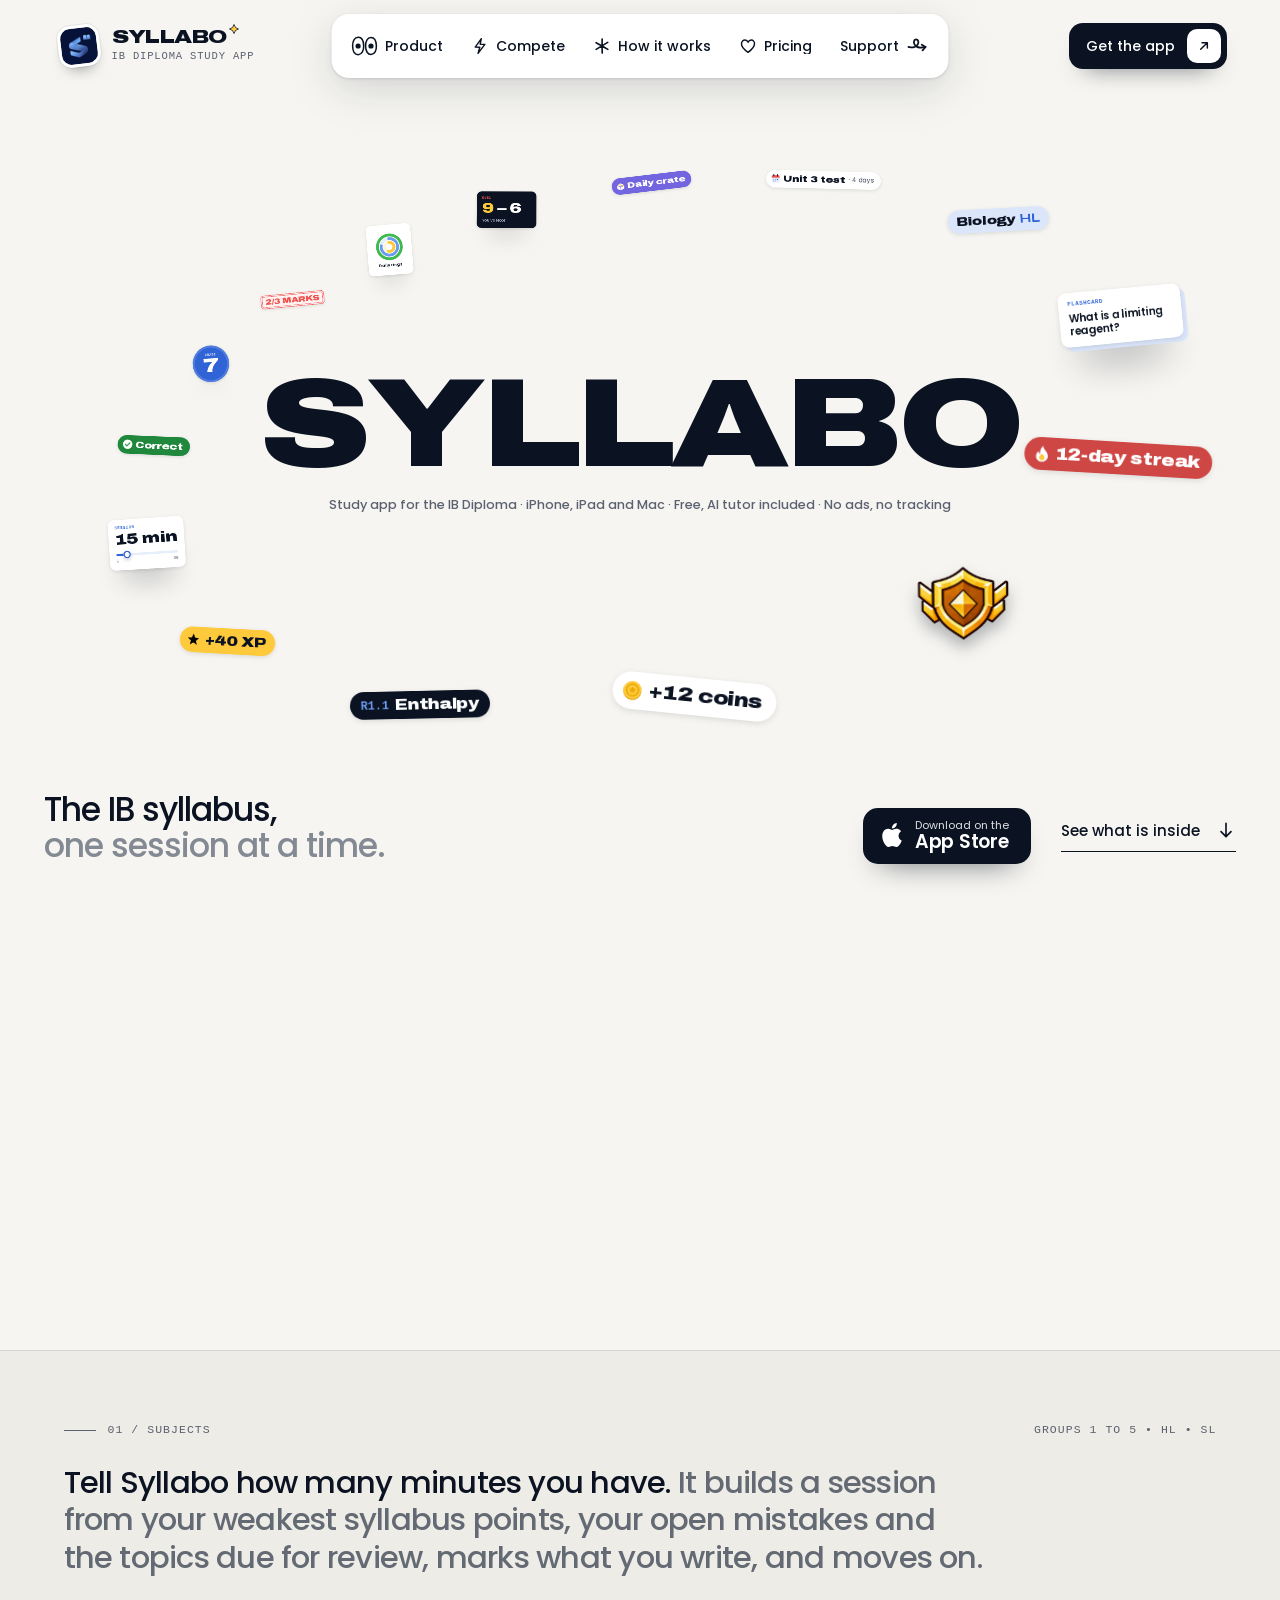
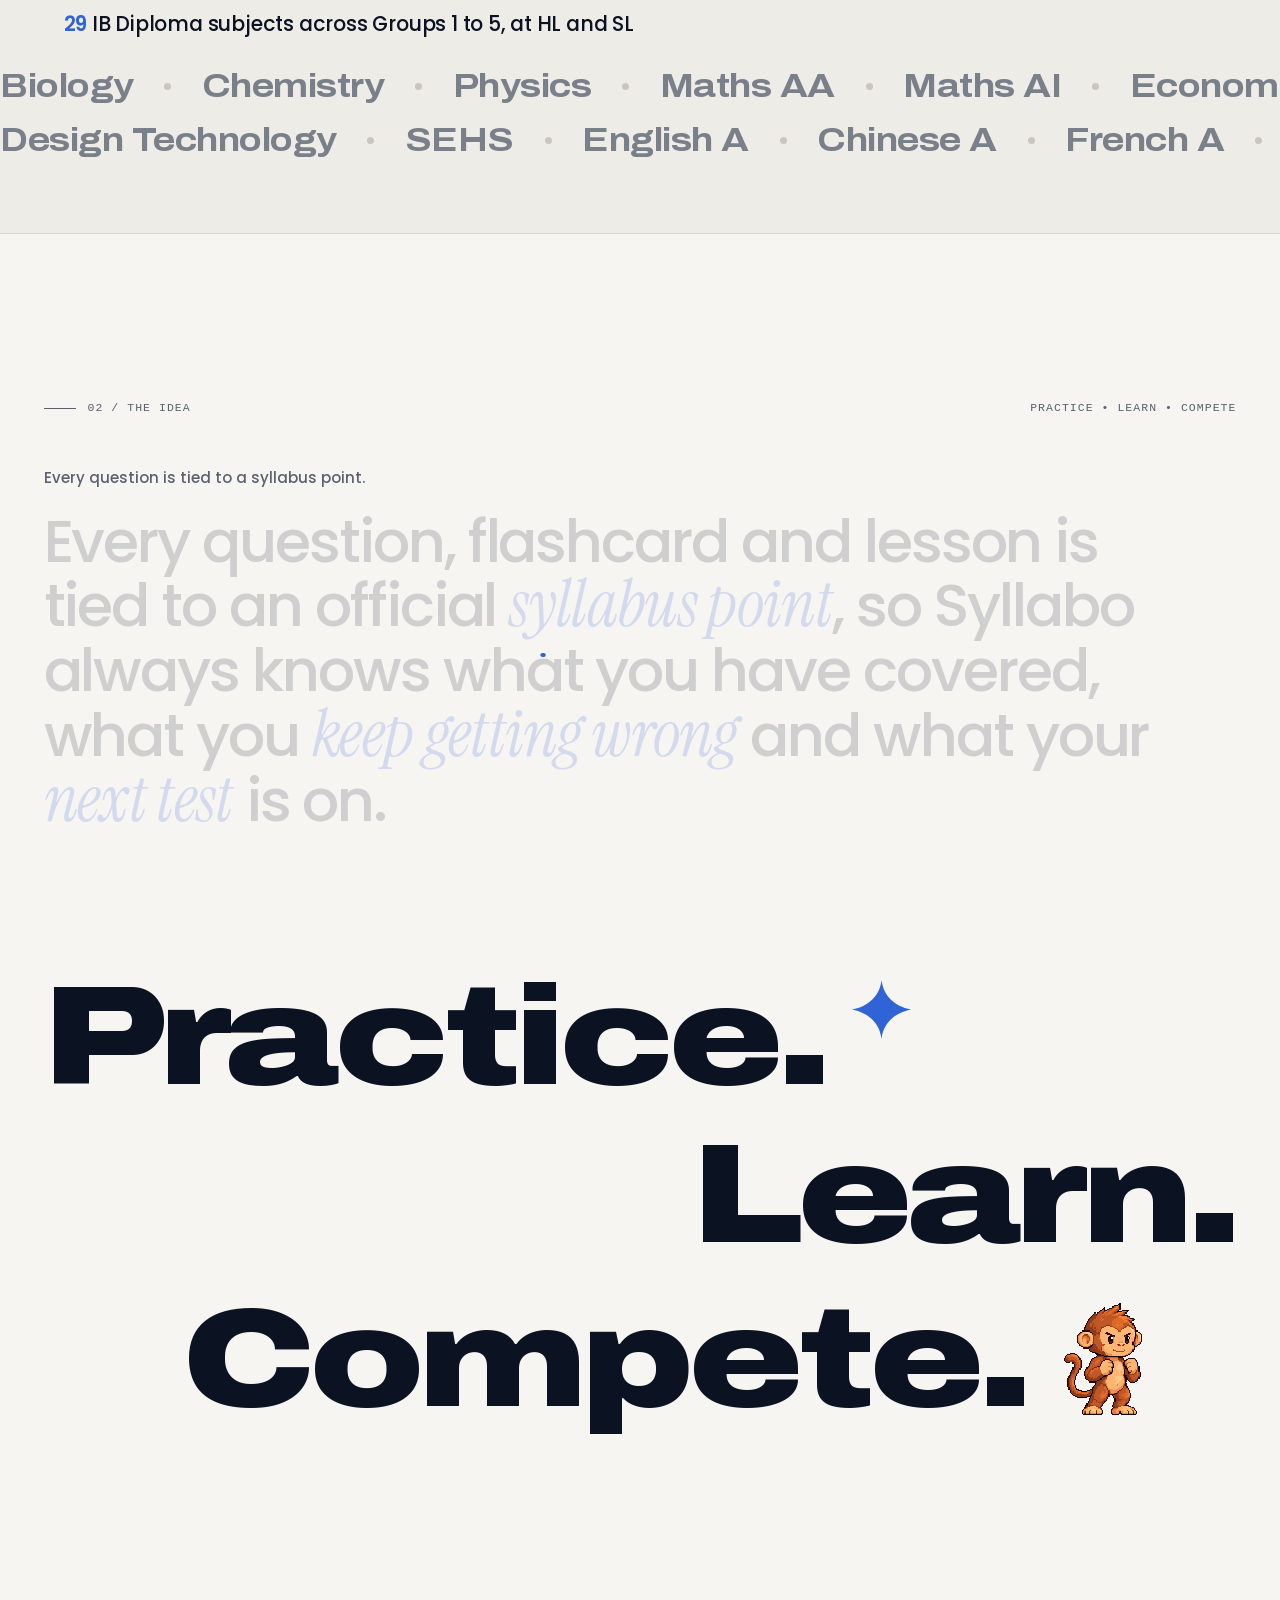
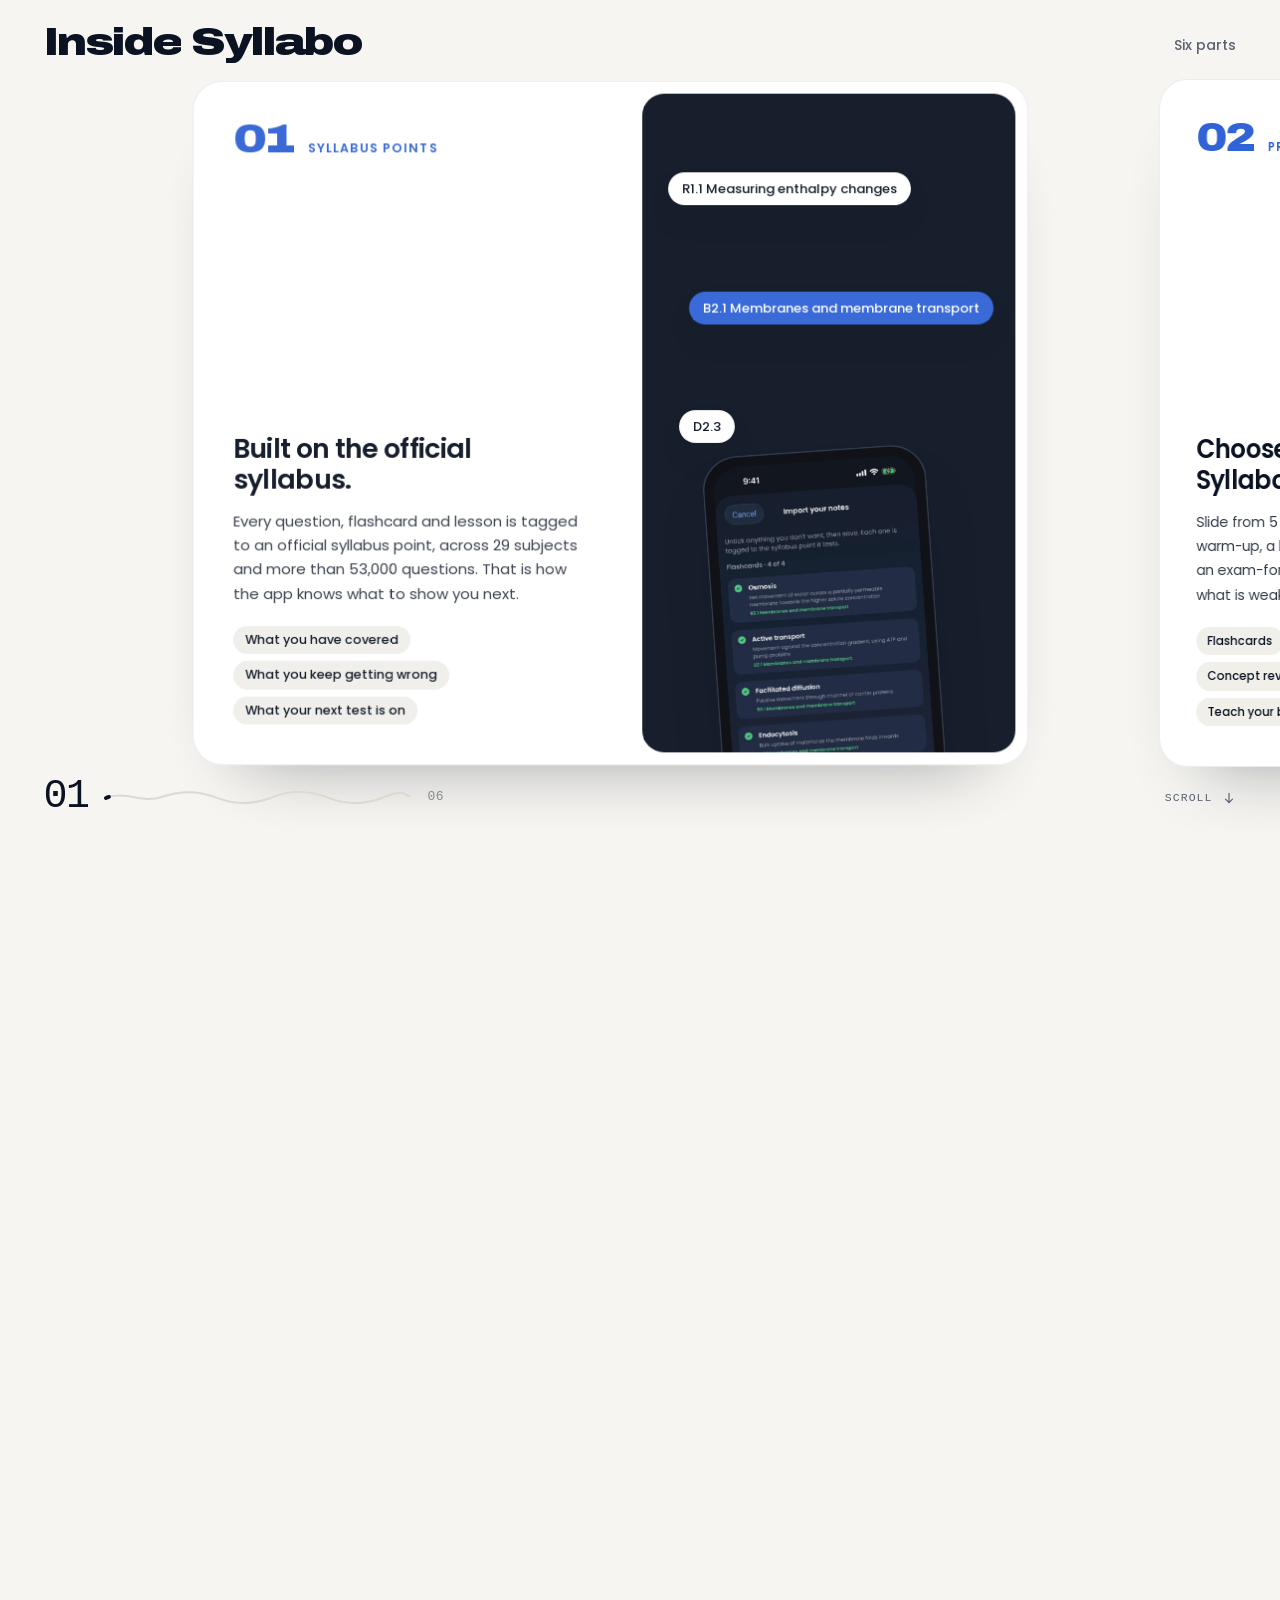
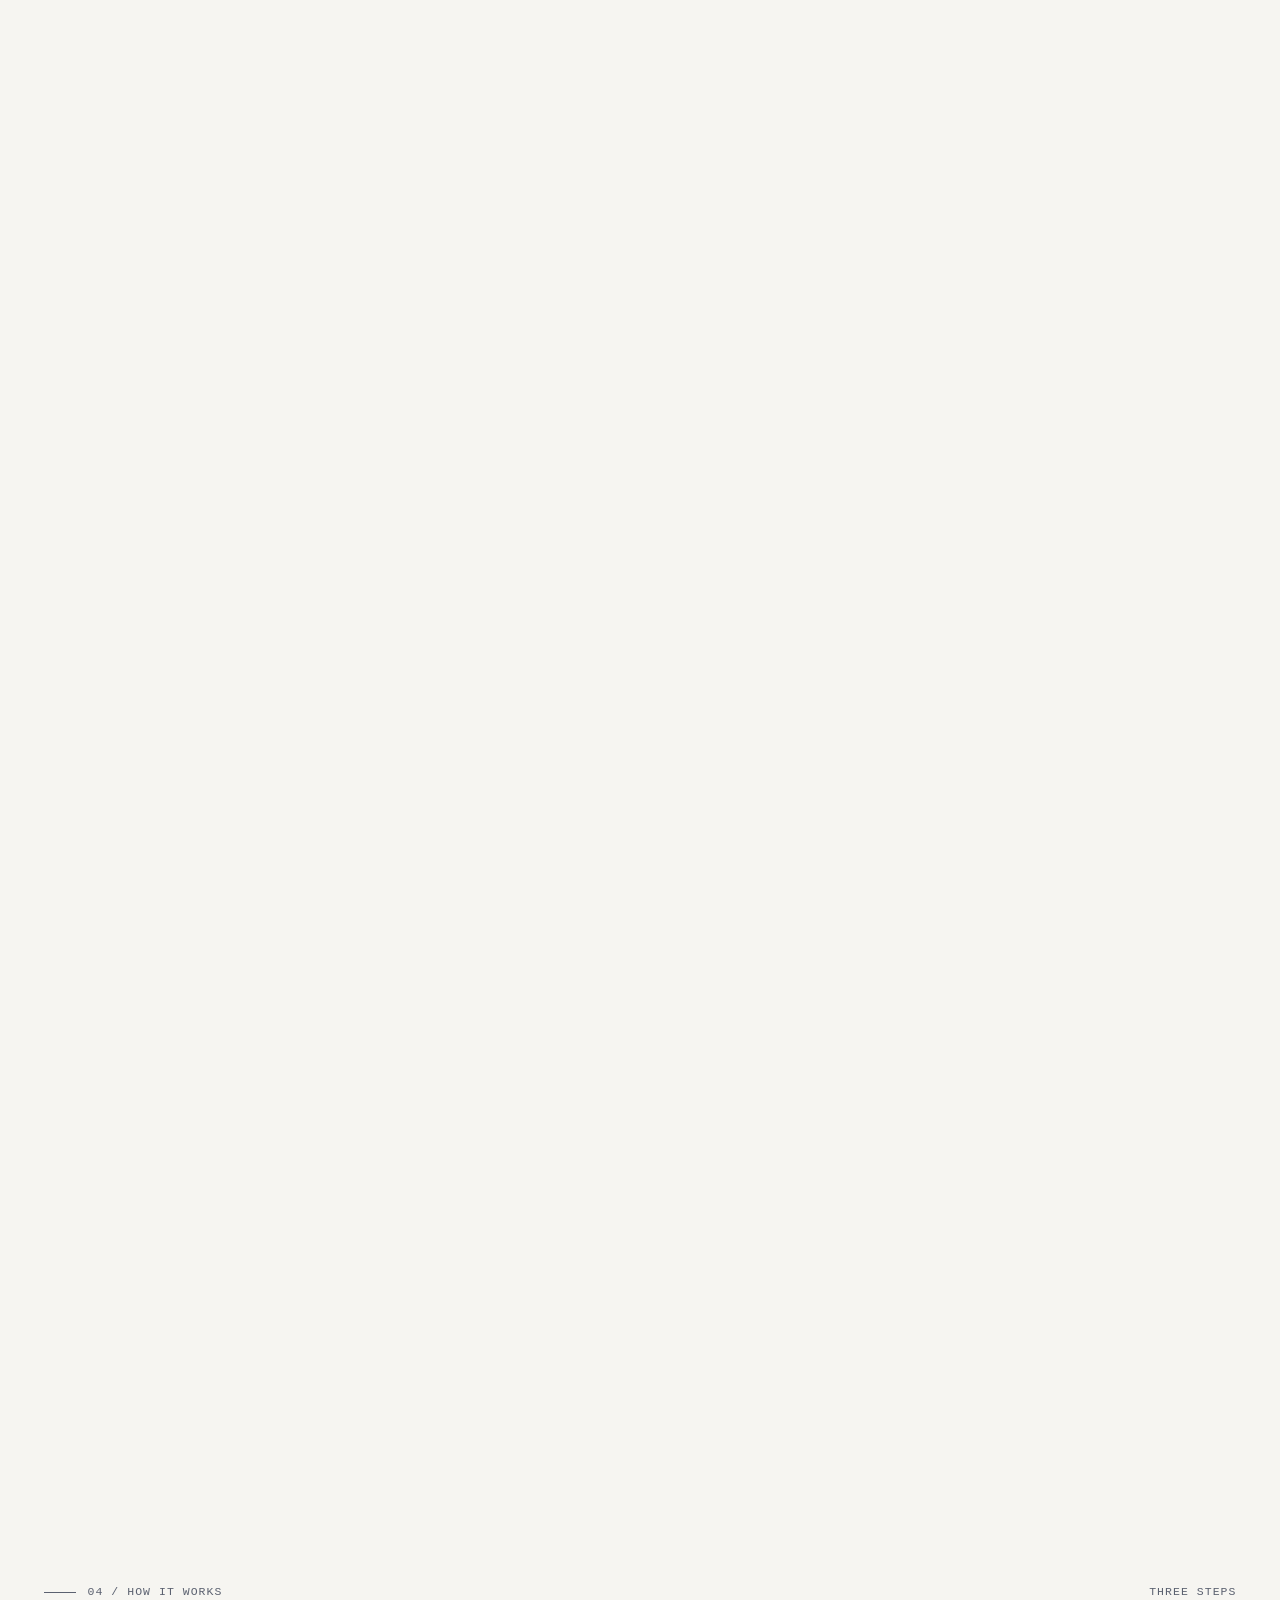
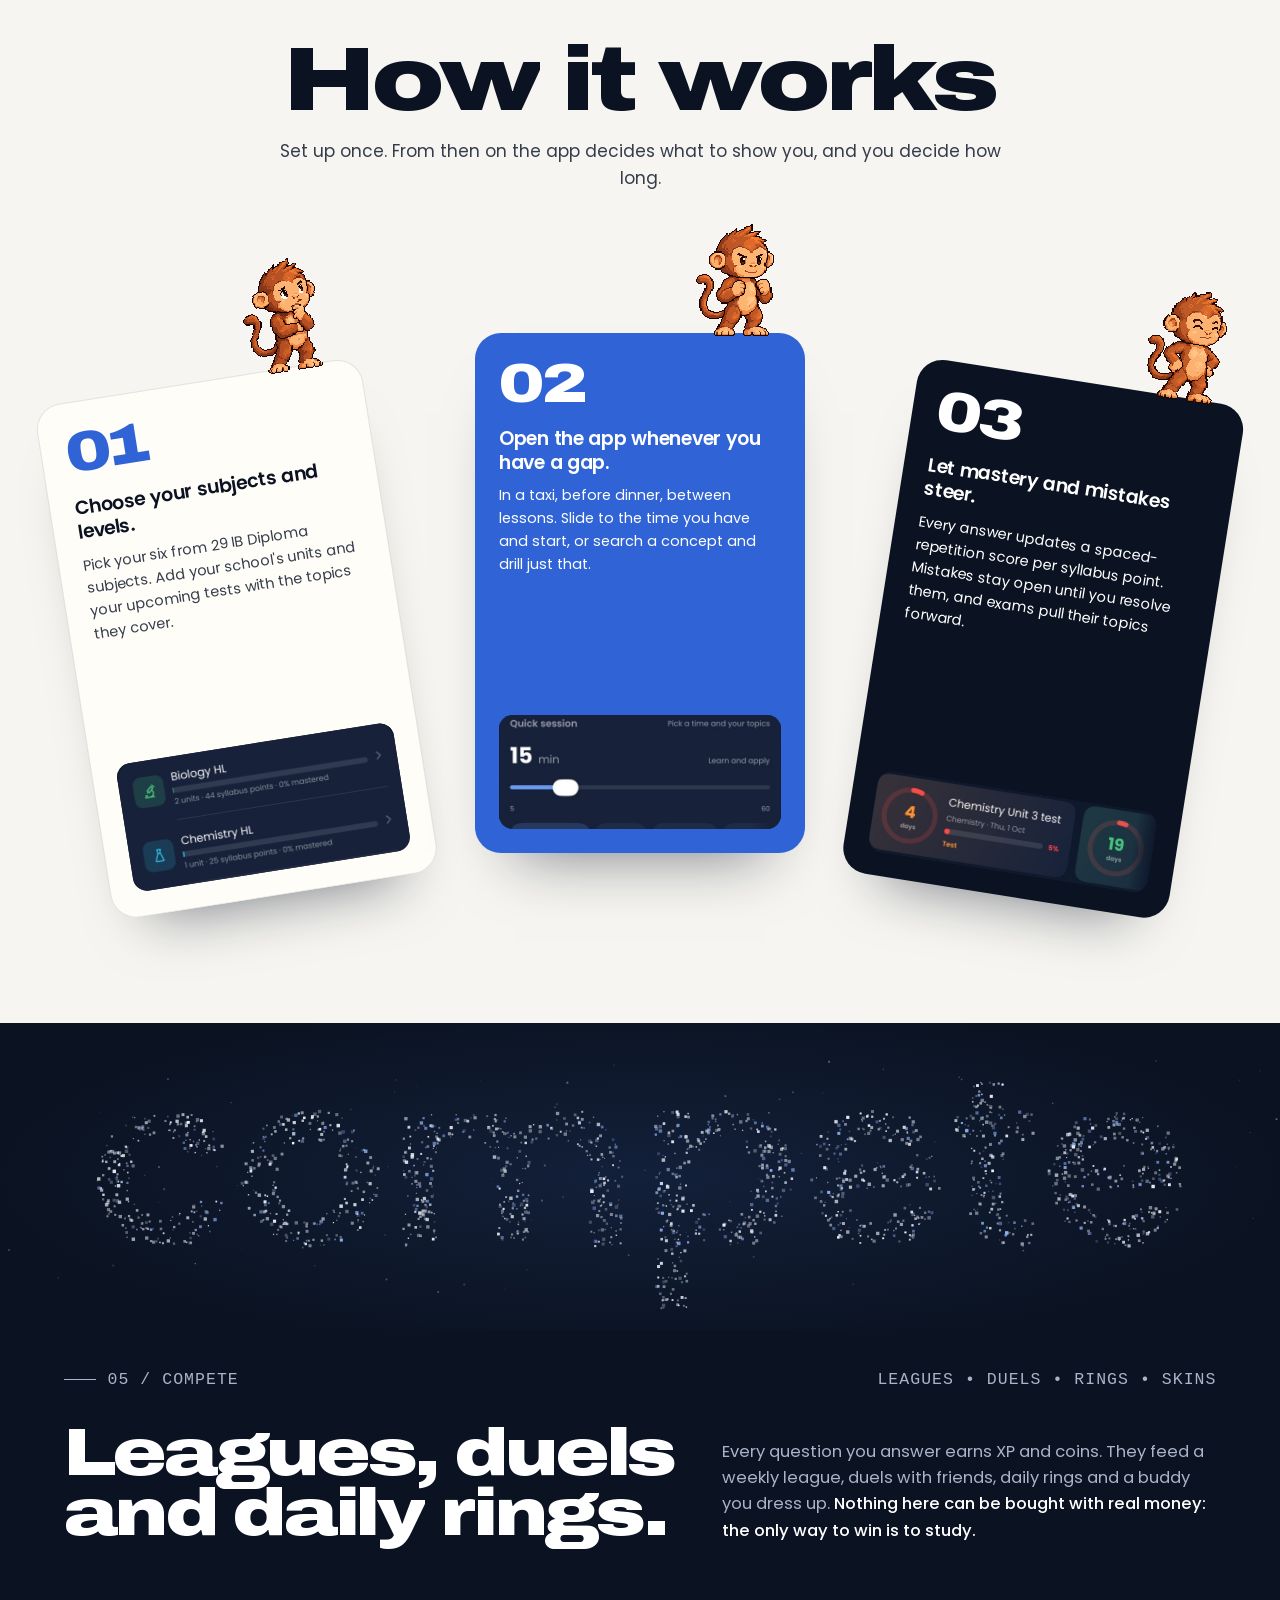
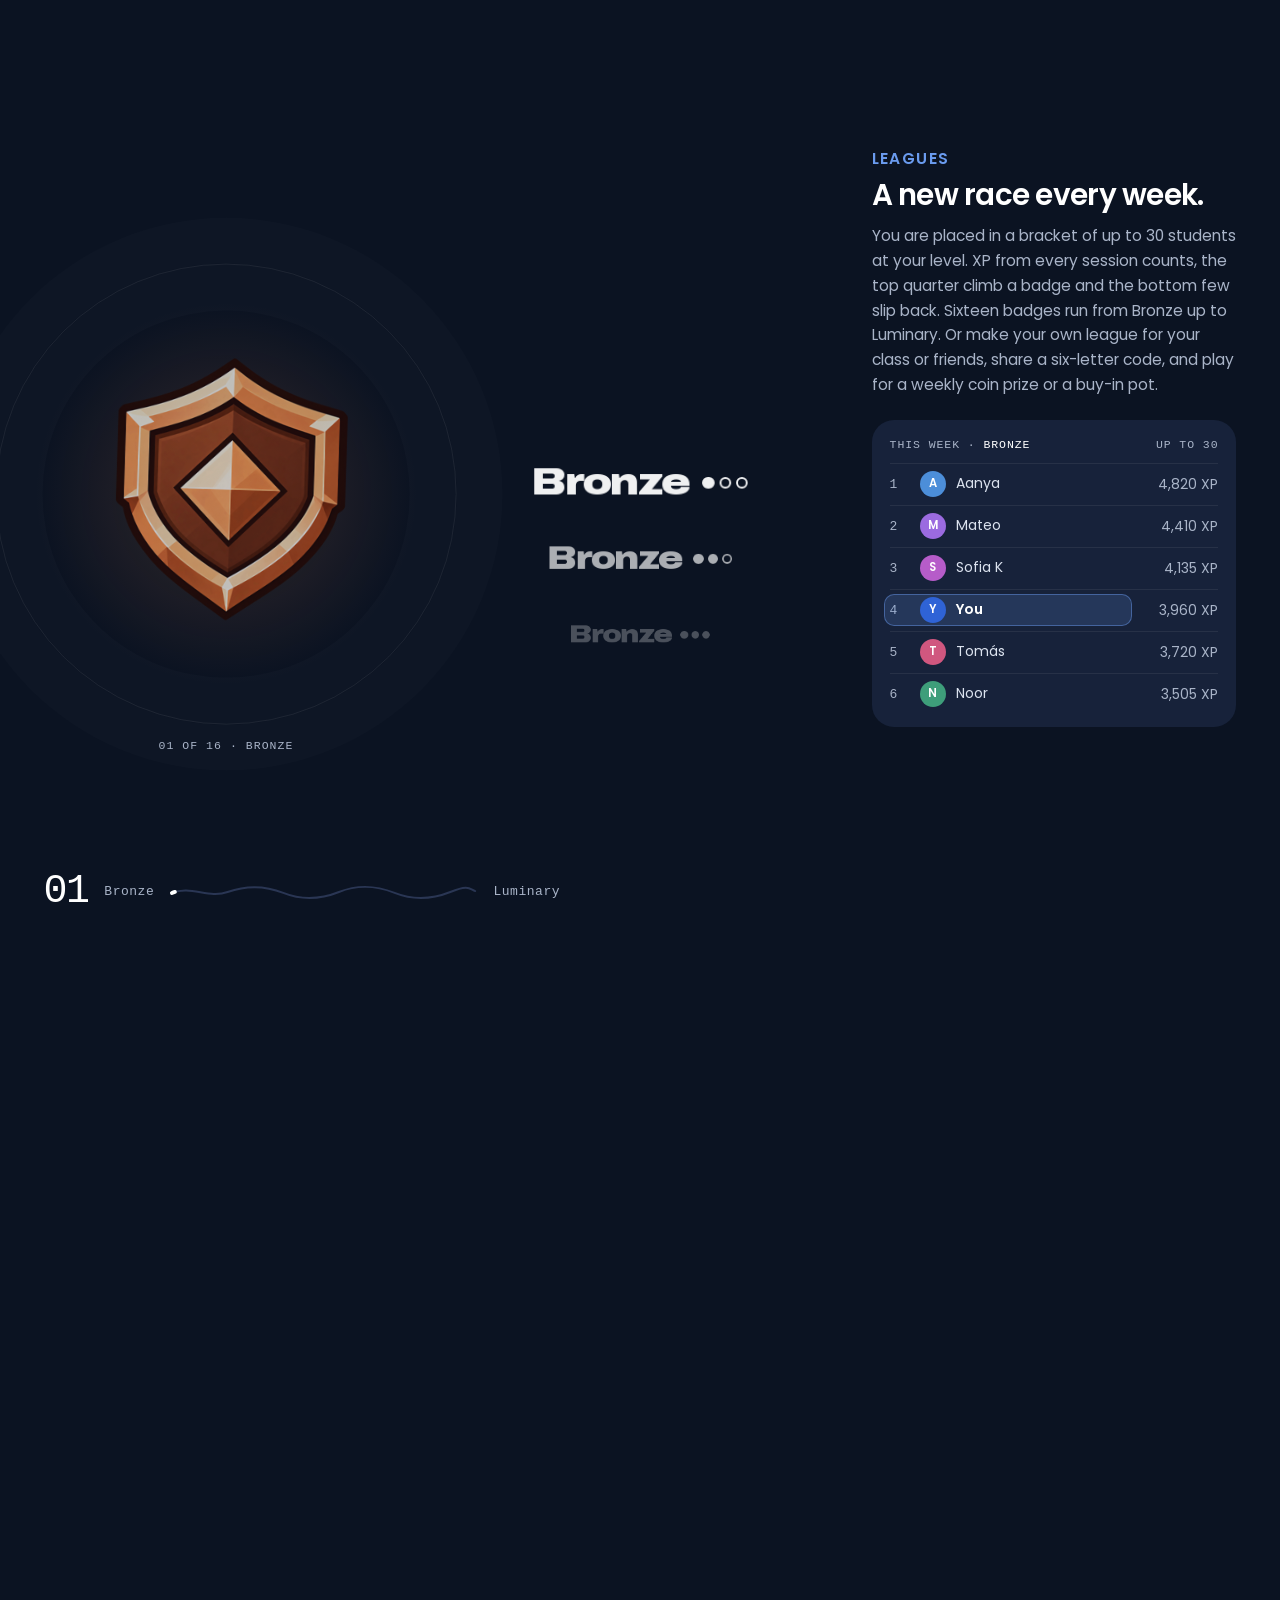
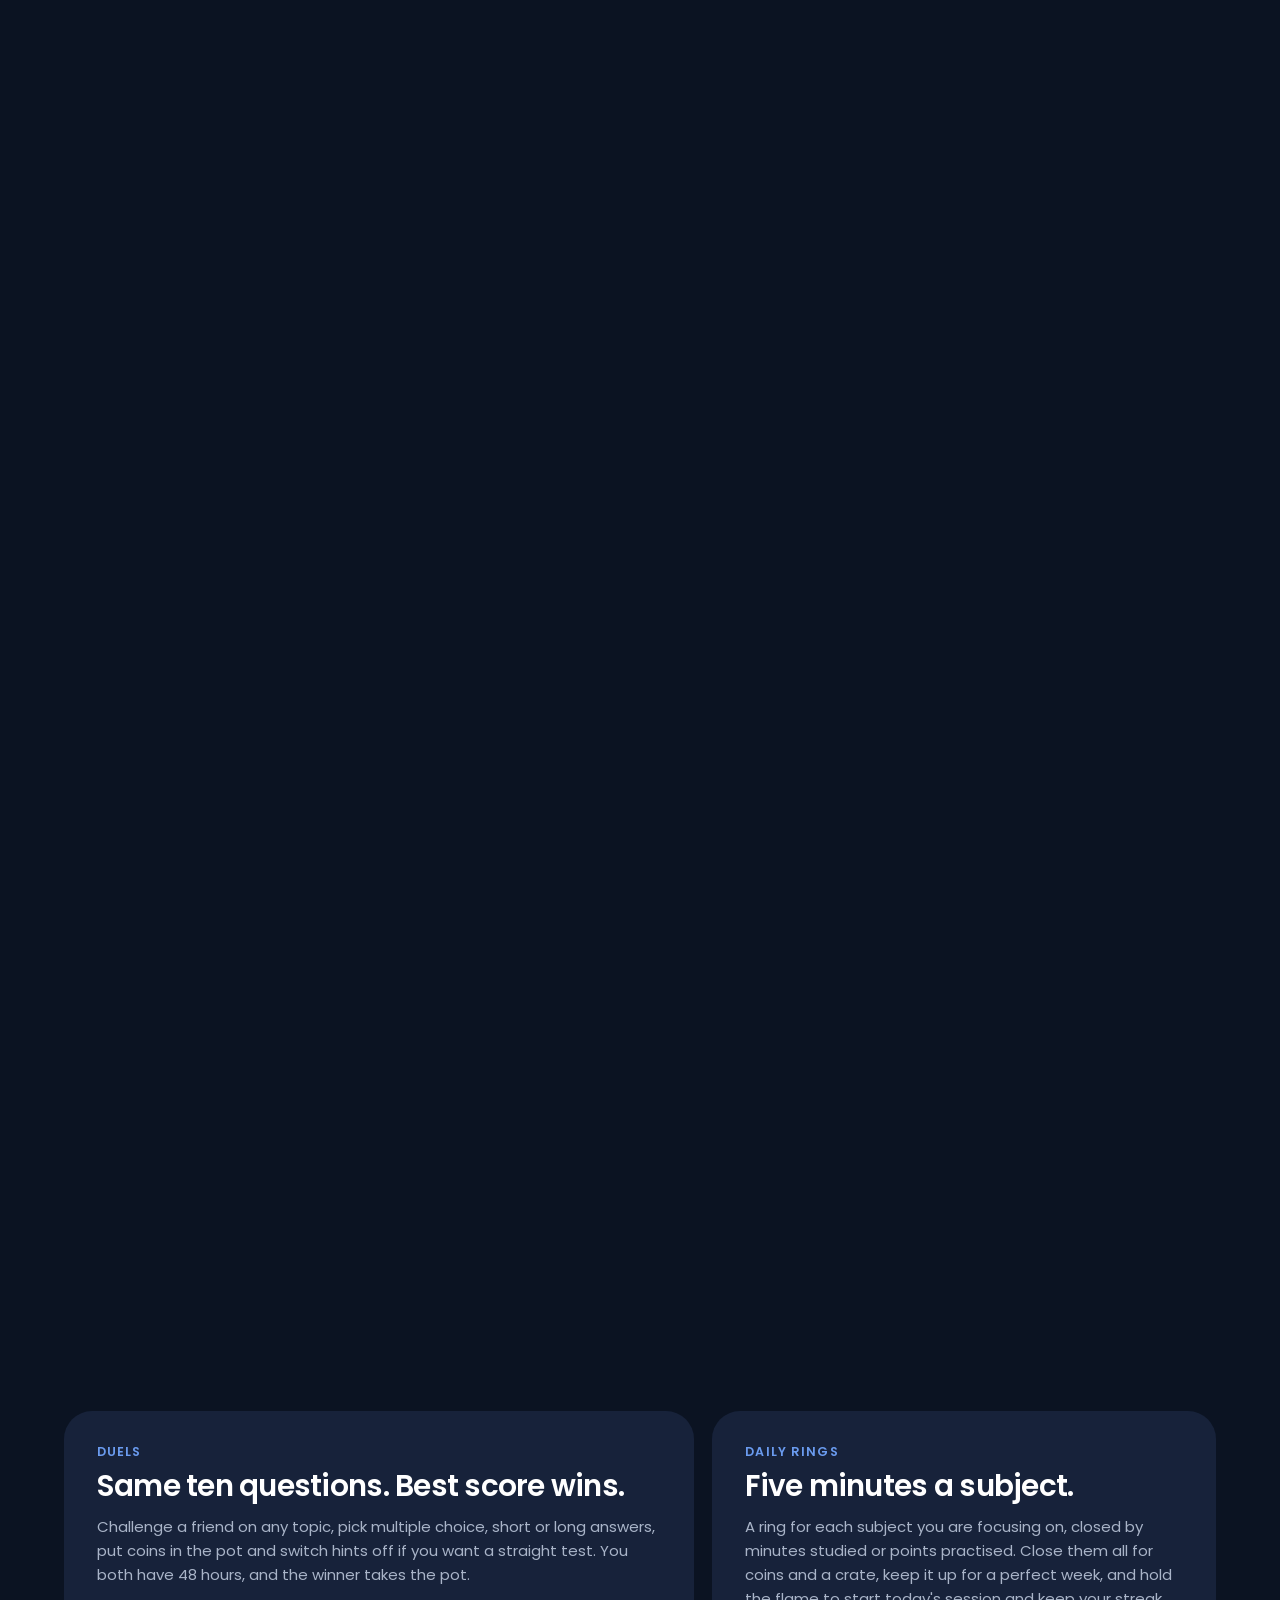
==== commit 2211f2c2: "Add files via upload" ====
--- a/index.html
+++ b/index.html
@@ -24,11 +24,28 @@
 <title>Syllabo: the IB study app that fits the time you have</title>
 <meta name="description" content="Syllabo turns 5 to 60 minute gaps into IB Diploma progress: sessions built from your weak spots, exam-format questions with marking, flashcards, a tutor that knows your syllabus, and a study buddy that grows with your streak.">
 <meta name="theme-color" content="#F6F5F1">
+<meta name="color-scheme" content="light">
+<meta name="format-detection" content="telephone=no">
+<!-- iOS Safari shows its own "Open / Get" banner for the app -->
+<meta name="apple-itunes-app" content="app-id=6810865998">
+<!-- absolute URLs below assume the go-live layout: this page at https://syllabo.org/ and assets/ beside it -->
+<link rel="canonical" href="https://syllabo.org/">
+<meta property="og:type" content="website">
+<meta property="og:site_name" content="Syllabo">
+<meta property="og:url" content="https://syllabo.org/">
+<meta property="og:title" content="Syllabo: the IB study app that fits the time you have">
+<meta property="og:description" content="The IB study app that fits the time you have.">
+<meta property="og:image" content="https://syllabo.org/assets/og.png">
+<meta property="og:image:width" content="1200">
+<meta property="og:image:height" content="630">
+<meta property="og:image:alt" content="The Syllabo wordmark with an XP chip, a streak, a syllabus point and a grade 7, above the line: The IB syllabus, one session at a time.">
+<meta name="twitter:card" content="summary_large_image">
+<script type="application/ld+json">{"@context":"https://schema.org","@type":"SoftwareApplication","name":"Syllabo","description":"A study app for the IB Diploma: sessions built from your weak spots, exam-format questions with marking, flashcards, a tutor that knows your syllabus and a study buddy.","applicationCategory":"EducationalApplication","operatingSystem":"iOS, iPadOS, macOS","url":"https://syllabo.org/","downloadUrl":"https://apps.apple.com/app/syllabo/id6810865998","image":"https://syllabo.org/assets/og.png","offers":{"@type":"Offer","price":"0","priceCurrency":"USD"}}</script>
 <link rel="icon" href="../assets/icon.png">
 <link rel="apple-touch-icon" href="../assets/icon.png">
-<link rel="preconnect" href="https://fonts.googleapis.com">
-<link rel="preconnect" href="https://fonts.gstatic.com" crossorigin>
-<link rel="stylesheet" href="https://fonts.googleapis.com/css2?family=Archivo:wdth,wght@100..125,600..900&family=Instrument+Serif:ital@1&family=Poppins:wght@400;500;600&display=swap">
+<link rel="preload" href="../assets/fonts/archivo-wdth-wght-latin.woff2" as="font" type="font/woff2" crossorigin>
+<link rel="preload" href="../assets/fonts/poppins-500-latin.woff2" as="font" type="font/woff2" crossorigin>
+<link rel="stylesheet" href="../assets/fonts/fonts.css">
 <script>document.documentElement.classList.add('js')</script>
 <style>
 :root{
@@ -46,7 +63,7 @@
 html{-webkit-text-size-adjust:100%;text-size-adjust:100%;scroll-padding-top:100px}
 @media (prefers-reduced-motion:no-preference){html:not(.js){scroll-behavior:smooth}}
 html.locked{overflow:hidden}
-body{margin:0;background:var(--paper);color:var(--ink);font:400 16px/1.6 var(--body);overflow-x:clip;-webkit-font-smoothing:antialiased;-moz-osx-font-smoothing:grayscale}
+body{margin:0;background:var(--paper);color:var(--ink);font:400 16px/1.6 var(--body);overflow-x:hidden;overflow-x:clip;-webkit-font-smoothing:antialiased;-moz-osx-font-smoothing:grayscale}
 ::selection{background:var(--blue);color:#fff}
 img,svg{display:block;max-width:100%}
 img{height:auto}
@@ -54,6 +71,8 @@
 h1,h2,h3,p,ul,ol,figure{margin:0}
 ul,ol{padding:0;list-style:none}
 button{font:inherit;color:inherit}
+a,button,summary{-webkit-tap-highlight-color:transparent}
+@media (prefers-reduced-motion:no-preference){.appstore:active,.nav-cta:active,.menu-btn:active{transform:scale(.97)!important;transition:transform .12s}}
 .px{image-rendering:pixelated}
 .sr{position:absolute!important;width:1px;height:1px;padding:0;margin:-1px;overflow:hidden;clip:rect(0 0 0 0);clip-path:inset(50%);white-space:nowrap;border:0}
 :focus-visible{outline:3px solid var(--blue);outline-offset:3px}
@@ -101,13 +120,22 @@
 .wave path{fill:none;stroke-width:1.6;stroke-linecap:round}
 .wv-t{stroke:rgba(11,19,34,.08)}
 .wv-f{stroke:var(--blue);stroke-dasharray:1;stroke-dashoffset:1}
-.lockup{justify-self:start;display:flex;align-items:center;gap:11px;text-decoration:none;border-radius:12px;padding:4px}
-.lockup img{width:40px;height:40px;border-radius:11px;transition:transform .6s var(--back)}
-.lockup:hover img{transform:rotate(-8deg) scale(1.06)}
-.lockup b{display:block;font:600 15.5px/1.1 var(--body);letter-spacing:-.01em}
-.sub{position:relative;display:block;width:14.4em;height:16px;overflow:hidden;font:400 12px/16px var(--body);color:var(--mute);white-space:nowrap}
-.sub>span{position:absolute;left:0;top:0}
-.sub b{display:inline;font:500 11px/16px var(--mono);letter-spacing:.04em;color:var(--blue)}
+/* lockup: the app icon as a tilted sticker, the wordmark in the display face with a marker spark, and a mono readout
+   of the current section that rolls as you scroll */
+.lockup{justify-self:start;display:flex;align-items:center;gap:12px;text-decoration:none;border-radius:14px;padding:4px 8px 4px 4px}
+.lk-icon{flex:none;display:block;width:42px;height:42px;padding:3px;border-radius:13px;background:#fff;box-shadow:0 0 0 1px rgba(11,19,34,.07),0 9px 16px -10px rgba(11,19,34,.6);transform:rotate(-7deg);transition:transform .7s var(--back)}
+.lk-icon img{width:100%;height:100%;border-radius:10px}
+.lk-txt{display:flex;flex-direction:column;gap:5px}
+.lk-word{position:relative;display:flex;align-self:flex-start;font-family:var(--display);font-weight:900;font-stretch:125%;font-variation-settings:"wdth" 125;font-size:19px;line-height:.8;letter-spacing:-.03em;color:var(--ink);padding-right:12px}
+.lk-word i{display:block;font-style:normal}
+.lk-spark{position:absolute;right:0;top:-5px;width:10px;height:10px;overflow:visible;transition:transform .8s var(--back)}
+.lk-spark path{fill:var(--gold);stroke:var(--ink);stroke-width:3.2;stroke-linejoin:round}
+.sub{position:relative;display:block;width:14em;height:14px;overflow:hidden;font:500 10.5px/14px var(--mono);letter-spacing:.08em;text-transform:uppercase;color:var(--mute);white-space:nowrap}
+.sub>span{position:absolute;left:0;right:0;top:0;overflow:hidden;text-overflow:ellipsis}
+.sub b{display:inline;font:inherit;color:var(--blue)}
+@media (hover:hover){.lockup:hover .lk-icon{transform:rotate(5deg) scale(1.07)}.lockup:hover .lk-spark{transform:rotate(90deg) scale(1.3)}}
+@media (hover:hover) and (prefers-reduced-motion:no-preference){.lockup:hover .lk-word i{animation:lkhop .5s var(--back) both;animation-delay:calc(var(--j)*30ms)}}
+@keyframes lkhop{45%{transform:translateY(-4px)}}
 .links{display:flex;gap:2px;padding:0 6px}
 .links a{position:relative;z-index:1;display:flex;align-items:center;gap:7px;padding:11px 13px;border-radius:12px;font:500 14px/1 var(--body);text-decoration:none}
 .links a:focus-visible{outline-offset:-1px}
@@ -121,22 +149,29 @@
 .circ{position:absolute;left:0;top:0;width:0;height:0;overflow:visible;pointer-events:none;opacity:0}
 .circ path{fill:none;stroke:var(--blue);stroke-width:2.2;stroke-linecap:round;stroke-linejoin:round;vector-effect:non-scaling-stroke;stroke-dasharray:1;stroke-dashoffset:1}
 /* marker icons, each with its own personality */
-.l-eyes .ico{width:20px}
+.l-eyes .ico{width:27px;height:20px;stroke-width:1.7}
 .l-eyes .eye{transform-box:fill-box;transform-origin:50% 50%}
 .l-eyes .eye path{fill:#fff}
 .l-eyes .pu{fill:var(--ink);stroke:none}
 .l-bolt .ico path{transition:fill .2s}
-.l-bolt:hover .ico path,.l-bolt:focus-visible .ico path{fill:var(--gold)}
+.l-bolt:focus-visible .ico path{fill:var(--gold)}
+@media (hover:hover){.l-bolt:hover .ico path{fill:var(--gold)}}
 .l-heart .ico path{transition:fill .3s}
-.l-heart:hover .ico path,.l-heart:focus-visible .ico path{fill:var(--coral)}
+.l-heart:focus-visible .ico path{fill:var(--coral)}
+@media (hover:hover){.l-heart:hover .ico path{fill:var(--coral)}}
 .l-arrow{gap:5px}
 .l-arrow .ico{width:24px;height:24px;stroke-width:1.8}
 @media (prefers-reduced-motion:no-preference){
   .rl i{transition:transform .55s var(--ease);transition-delay:calc(var(--j)*16ms)}
-  .links a:not(.knock):hover .rl i,.links a:not(.knock):focus-visible .rl i{transform:translateY(-100%)}
+  .links a:not(.knock):focus-visible .rl i{transform:translateY(-100%)}
   .l-star .ico{transition:transform 1s var(--back)}
-  .l-star:hover .ico,.l-star:focus-visible .ico{transform:rotate(120deg)}
-  .l-heart:hover .ico,.l-heart:focus-visible .ico{animation:beat 1.15s ease-in-out infinite}
+  .l-star:focus-visible .ico{transform:rotate(120deg)}
+  .l-heart:focus-visible .ico{animation:beat 1.15s ease-in-out infinite}
+}
+@media (hover:hover) and (prefers-reduced-motion:no-preference){
+  .links a:not(.knock):hover .rl i{transform:translateY(-100%)}
+  .l-star:hover .ico{transform:rotate(120deg)}
+  .l-heart:hover .ico{animation:beat 1.15s ease-in-out infinite}
 }
 @keyframes beat{0%,100%{transform:scale(1)}14%{transform:scale(1.3)}28%{transform:scale(1)}42%{transform:scale(1.18)}62%{transform:scale(1)}}
 .nav-end{justify-self:end;display:flex;align-items:center;gap:8px}
@@ -148,8 +183,10 @@
 .nav-cta .arrbox{position:relative;display:block;color:var(--ink)}
 .nav-cta .arrbox svg{position:absolute;left:9px;top:9px;transition:transform .55s var(--ease)}
 .nav-cta .arrbox .a2{transform:translate(-28px,28px)}
-.nav-cta:hover .arrbox .a1,.nav-cta:focus-visible .arrbox .a1{transform:translate(28px,-28px)}
-.nav-cta:hover .arrbox .a2,.nav-cta:focus-visible .arrbox .a2{transform:none}
+.nav-cta:focus-visible .arrbox .a1{transform:translate(28px,-28px)}
+.nav-cta:focus-visible .arrbox .a2{transform:none}
+@media (hover:hover){.nav-cta:hover .arrbox .a1{transform:translate(28px,-28px)}.nav-cta:hover .arrbox .a2{transform:none}}
+@media (prefers-reduced-motion:reduce){.nav,.nav.ready .bar-bg,.nav-cta .arrbox svg{transition:none}.nav-cta .arrbox .a2{display:none}.nav-cta:hover .arrbox .a1,.nav-cta:focus-visible .arrbox .a1{transform:none}}
 .menu-btn{display:none;align-items:center;gap:10px;height:46px;padding:0 16px;border-radius:14px;background:#ECEBE6;color:var(--ink);font:500 14px/1 var(--body);text-decoration:none;border:0;cursor:pointer}
 .menu-btn i{display:grid;gap:4px}
 .menu-btn i::before,.menu-btn i::after{content:"";display:block;width:16px;height:2px;border-radius:2px;background:currentColor;transition:transform .4s var(--ease)}
@@ -157,7 +194,8 @@
 .menu-btn[aria-expanded="true"] i::after{transform:translateY(-3px) rotate(-45deg)}
 @media (max-width:1179px){.links .ico{display:none}.links a{padding:11px 12px}}
 @media (max-width:959px){.bar{grid-template-columns:1fr auto;pointer-events:auto}.links{display:none}.menu-btn{display:inline-flex}.nav .bar-bg{clip-path:inset(0 0 0 0 round 18px)}.nav .wave{opacity:1}}
-@media (max-width:479px){.nav-cta{display:none}.bar{height:60px}.sub{font-size:11px}.menu-btn{background:var(--ink);color:#fff}}
+@media (max-width:559px){.nav-cta{display:none}.menu-btn{background:var(--ink);color:#fff}}
+@media (max-width:479px){.bar{height:60px}.lk-icon{width:38px;height:38px;border-radius:12px}.lk-word{font-size:17px}.sub{font-size:9.5px;max-width:calc(100vw - 2*var(--pad) - 190px)}.menu-btn{background:var(--ink);color:#fff}}
 .sheet{position:fixed;inset:0;z-index:990;background:var(--paper);padding:104px var(--pad) 32px;display:flex;flex-direction:column;overflow-y:auto}
 .sheet[hidden]{display:none}
 .sheet nav a{display:flex;align-items:baseline;gap:14px;padding:12px 0;border-bottom:1px solid var(--line);font-family:var(--display);font-weight:800;font-stretch:125%;font-size:clamp(30px,9vw,54px);line-height:1.1;letter-spacing:-.03em;text-decoration:none}
@@ -172,13 +210,13 @@
 /* ---------- hero ---------- */
 .hero{position:relative}
 .hero-stage{position:relative;height:100vh;height:100svh;min-height:620px;display:grid;grid-template-rows:minmax(0,1fr) auto;grid-template-areas:"field" "foot";padding-top:86px;overflow:hidden}
-@media (min-width:760px) and (prefers-reduced-motion:no-preference){html.js .hero{height:150vh}html.js .hero-stage{position:sticky;top:0}}
-.field{grid-area:field;position:relative;min-height:0;touch-action:pan-y}
+@media (min-width:760px) and (min-height:640px) and (prefers-reduced-motion:no-preference){html.js .hero{height:150vh}html.js .hero-stage{position:sticky;top:0}}
+.field{grid-area:field;position:relative;min-height:0;touch-action:pan-y pinch-zoom}
 html.js .field{cursor:grab}
 html.js .field.grabbing,html.js .field.grabbing a{cursor:grabbing}
 .orbit{position:absolute;inset:0}
 @media (min-width:760px){.field{position:absolute;grid-area:auto;left:0;right:0;top:86px;bottom:0}.hero .mark,.hero .doodles{top:44%}.hero .wordmark{font-size:min(9.8vw,26vh)}.hero .doodles{scale:.66}.hero .tagline span{display:inline}.hero .tagline span+span::before{content:" · "}}
-.card{--aa:var(--a);position:absolute;left:calc(50% + cos(var(--aa))*39%);top:calc(50% + sin(var(--aa))*33%);display:block;text-decoration:none;color:var(--ink);transform:translate(-50%,-50%) rotate(calc(var(--t)*1deg)) scale(calc(.45 + .25*(cos(var(--aa) - 55deg) + 1)));-webkit-tap-highlight-color:transparent;-webkit-user-drag:none;user-select:none}
+.card{--aa:var(--a);position:absolute;left:calc(50% + cos(var(--aa))*39%);top:calc(50% + sin(var(--aa))*33%);display:block;text-decoration:none;color:var(--ink);transform:translate(-50%,-50%) rotate(calc(var(--t)*1deg)) scale(calc(.45 + .25*(cos(var(--aa) - 55deg) + 1)));-webkit-tap-highlight-color:transparent;-webkit-user-drag:none;-webkit-user-select:none;user-select:none}
 html.js .card{left:0;top:0;opacity:0;will-change:transform,opacity}
 .shd{position:absolute;inset:8% 6% 0;border-radius:18px;box-shadow:0 34px 50px -18px rgba(11,19,34,.55);opacity:.6}
 .face{position:relative;display:block;width:calc(var(--w)*var(--k,1)*1px);border-radius:calc(16px*var(--k,1));overflow:hidden;background:var(--card);box-shadow:0 2px 8px -2px rgba(11,19,34,.18)}
@@ -197,11 +235,11 @@
 .tok .face>svg{width:1.08em;height:1.08em;flex:none}
 .tok .shd{inset:16% 8% 0;border-radius:999px}
 .c-coin{--fs:30px}
-.c-streak{--fs:27px}.c-streak .face{background:var(--coral);color:#fff}
+.c-streak{--fs:27px}.c-streak .face{background:#CE4744;color:#fff}
 .c-code{--fs:27px}.c-code .face{background:var(--ink);color:#fff;gap:.42em;padding-left:.72em}
 .c-code b{font:600 .8em/1 var(--mono);letter-spacing:0;color:var(--blue-2)}
-.c-ok{--fs:29px}.c-ok .face{background:#2DA44E;color:#fff}
-.c-crate{--fs:26px}.c-crate .face{background:var(--violet);color:#fff}
+.c-ok{--fs:29px}.c-ok .face{background:#1F883D;color:#fff}
+.c-crate{--fs:26px}.c-crate .face{background:#7364DF;color:#fff}
 .c-test{--fs:25px}
 .c-test .dim{margin-left:.1em;font:500 .7em/1 var(--body);letter-spacing:-.01em;color:var(--mute)}
 .c-subj{--fs:29px}.c-subj .face{background:#DCE6FA;padding-left:.74em}
@@ -239,7 +277,7 @@
 .wordmark{display:flex;font-size:min(15vw,33vh);color:var(--ink);line-height:.8;white-space:nowrap}
 .wordmark span{display:block}
 .wordmark.wob{filter:url(#wob)}
-.tagline{margin-top:clamp(14px,2.4vh,28px);font:500 clamp(12.5px,1vw,15px)/1.4 var(--body);color:var(--mute);text-align:center}
+.tagline{margin-top:clamp(14px,2.4vh,28px);max-width:calc(100vw - 2*var(--pad));font:500 clamp(12.5px,1vw,15px)/1.4 var(--body);color:var(--mute);text-align:center;text-wrap:balance}
 .tagline span{display:block}
 .doodles{position:absolute;left:50%;top:50%;width:0;height:0;pointer-events:none}
 .doodles.back{z-index:12}.doodles.front{z-index:18}
@@ -288,7 +326,7 @@
 /* ---------- subjects ---------- */
 .subjects{padding:clamp(40px,6vw,72px) 0;background:var(--paper-2);border-block:1px solid var(--line);position:relative;z-index:1}
 .subjects .sec-label{max-width:var(--max);margin:0 auto 26px;padding:0 var(--pad)}
-.lead-in{max-width:var(--max);margin:0 auto 34px;padding:0 var(--pad);font:500 clamp(22px,2.4vw,36px)/1.22 var(--body);letter-spacing:-.025em;color:var(--grey);text-wrap:balance}
+.lead-in{max-width:var(--max);margin:0 auto 34px;padding:0 var(--pad);font:500 clamp(22px,2.4vw,36px)/1.22 var(--body);letter-spacing:-.025em;color:#646A74;text-wrap:balance}
 .lead-in span{color:var(--ink)}
 .subjects h2{max-width:var(--max);margin:0 auto 28px;padding:0 var(--pad);font:500 clamp(18px,1.6vw,22px)/1.35 var(--body);letter-spacing:-.01em}
 .subjects h2 .num{font-weight:600;color:var(--blue)}
@@ -299,7 +337,7 @@
 .mrow li{display:flex;align-items:center;white-space:nowrap;font-family:var(--display);font-weight:700;font-stretch:115%;font-size:clamp(22px,2.6vw,38px);line-height:1.25;letter-spacing:-.015em;color:#7A808A;transition:color .25s}
 .mrow li::after{content:"";width:7px;height:7px;border-radius:50%;background:#C9C6BC;margin:0 clamp(18px,2.4vw,36px)}
 .mrow li:hover{color:var(--ink)}
-.marquee:hover .mrow,.marquee:focus .mrow,.marquee:focus-within .mrow,.marquee.off .mrow{animation-play-state:paused}
+.marquee:hover .mrow,.marquee:focus .mrow,.marquee:focus-within .mrow,.marquee.off .mrow,.marquee.held .mrow{animation-play-state:paused}
 @keyframes marq{to{transform:translateX(-50%)}}
 @media (prefers-reduced-motion:reduce){.mrow{animation:none;width:auto;padding:0 var(--pad)}.mrow,.mrow ul{flex-wrap:wrap;justify-content:center}.mrow ul[aria-hidden]{display:none}}
 
@@ -364,7 +402,7 @@
 .chip.dk{background:var(--ink);color:#fff}
 .stamp{position:absolute;z-index:2;right:9%;top:12%;width:112px;height:112px;border-radius:50%;border:3px solid var(--coral);color:var(--coral);display:grid;place-content:center;text-align:center;transform:rotate(-12deg);background:#fff;font-family:var(--display);font-weight:900;font-stretch:125%;font-size:26px;line-height:.95;box-shadow:0 16px 30px -16px rgba(11,19,34,.5)}
 .stamp small{display:block;font:600 10px/1.2 var(--body);letter-spacing:.12em;text-transform:uppercase}
-.dc-vis .skin{position:absolute;z-index:2;left:4%;bottom:0;width:128px;height:128px}
+.dc-vis .dc-skin{position:absolute;z-index:2;left:4%;bottom:0;width:128px;height:128px}
 .meter{display:none;align-items:center;gap:16px;color:var(--ink)}
 .meter .cur{position:relative;height:40px;overflow:hidden;font:500 40px/40px var(--mono);font-variant-numeric:tabular-nums;letter-spacing:-.04em}
 .meter .roll{display:block;transition:transform .6s var(--back)}
@@ -452,11 +490,11 @@
 .br-head{display:flex;justify-content:space-between;gap:12px;font:500 11.5px/1.3 var(--mono);letter-spacing:.08em;text-transform:uppercase;color:var(--mute-dark);margin-bottom:10px}
 .br-head b{color:#fff;font-weight:500}
 .br-body{position:relative}
-.br-slots li{height:42px;display:grid;grid-template-columns:30px 1fr auto;align-items:center;font-size:14px;color:var(--mute-dark);border-top:1px solid rgba(255,255,255,.07)}
+.br-slots li{height:var(--brh,42px);display:grid;grid-template-columns:30px 1fr auto;align-items:center;font-size:14px;color:var(--mute-dark);border-top:1px solid rgba(255,255,255,.07)}
 .br-slots li span:first-child{font:500 13px var(--mono)}
 .br-slots li span:last-child{font-variant-numeric:tabular-nums}
 .br-people{position:absolute;left:30px;top:0;right:96px}
-.br-people li{position:absolute;left:0;right:0;top:0;height:42px;display:flex;align-items:center;gap:10px;font-size:14px;color:#DCE3EF;transform:translateY(calc((var(--r) - 1)*42px));transition:transform .75s var(--back)}
+.br-people li{position:absolute;left:0;right:0;top:0;height:var(--brh,42px);display:flex;align-items:center;gap:10px;font-size:14px;color:#DCE3EF;transform:translateY(calc((var(--r) - 1)*var(--brh,42px)));transition:transform .75s var(--back)}
 .br-people .you{color:#fff;font-weight:600}
 .br-people .you::before{content:"";position:absolute;inset:5px -10px 5px -36px;border-radius:10px;background:rgba(106,155,239,.18);border:1px solid rgba(106,155,239,.45);z-index:-1}
 .av{width:26px;height:26px;border-radius:50%;display:grid;place-items:center;font:600 11.5px/1 var(--body);color:#fff;flex:none}
@@ -479,6 +517,8 @@
 .halo{position:absolute;left:50%;top:50%;width:min(420px,32vw,56vh);aspect-ratio:1;transform:translate(-50%,-50%);border-radius:50%;background:radial-gradient(circle,var(--hc,#C8794A) 0%,transparent 66%);opacity:.22;transition:background .6s}
 .rings-deco{position:absolute;left:50%;top:50%;width:min(470px,36vw,62vh);aspect-ratio:1;transform:translate(-50%,-50%);border-radius:50%;border:1px solid rgba(255,255,255,.08);box-shadow:0 0 0 46px rgba(255,255,255,.015),inset 0 0 0 46px rgba(255,255,255,.015)}
 .roll-names li{position:absolute;left:0;right:0;top:50%;height:76px;margin-top:-38px;display:flex;align-items:center;justify-content:center;white-space:nowrap;font-family:var(--display);font-weight:900;font-stretch:125%;font-size:clamp(30px,3vw,48px);letter-spacing:-.03em;color:#fff;will-change:transform,opacity}
+/* short desktop screens (1280x720 and similar): a tighter bracket so it clears the bottom of the pinned stage */
+@media (min-width:1100px) and (min-height:720px) and (max-height:820px) and (prefers-reduced-motion:no-preference){html.js .ladder-stage{padding-top:96px;padding-bottom:70px}html.js .bracket{--brh:35px;margin-top:16px;padding:14px 16px 8px}.lad-copy p{font-size:14.5px;margin-top:8px}}
 .lad-meta{position:absolute;left:50%;bottom:0;transform:translateX(-50%);font:500 11.5px/1.3 var(--mono);letter-spacing:.09em;text-transform:uppercase;color:var(--mute-dark);white-space:nowrap}
 /* duels and rings */
 .duo{max-width:var(--max);margin:0 auto;padding:clamp(40px,6vw,90px) var(--pad);display:grid;grid-template-columns:1.25fr 1fr;gap:18px}
@@ -504,8 +544,12 @@
 .pot{margin-top:14px;font:500 11.5px/1.4 var(--mono);letter-spacing:.08em;text-transform:uppercase;color:var(--mute-dark)}
 .ring-row{display:flex;justify-content:space-between;gap:12px;margin-top:auto;padding-top:28px}
 .ring{flex:1;text-align:center}
-.ring svg{width:100%;max-width:132px;margin:0 auto;transform:rotate(-90deg);overflow:visible}
-.ring .trk{fill:none;stroke:rgba(255,255,255,.08);stroke-width:12}
+.ring .rg{position:relative;display:block;max-width:132px;margin:0 auto}
+.ring .rsv{width:100%;transform:rotate(-90deg);overflow:visible}
+.ring .glyph{position:absolute;left:50%;top:50%;width:36%;height:36%;transform:translate(-50%,-50%);fill:var(--c);transition:transform .7s var(--back) 1.1s,opacity .4s 1s}
+.ring:nth-child(2) .glyph{transition-delay:1.25s}.ring:nth-child(3) .glyph{transition-delay:1.4s}
+@media (prefers-reduced-motion:no-preference){html.js .ring-row:not(.in) .glyph{opacity:0;transform:translate(-50%,-50%) scale(.4)}}
+.ring .trk{fill:none;stroke:var(--c);stroke-opacity:.18;stroke-width:12}
 .ring .val{fill:none;stroke:var(--c);stroke-width:12;stroke-linecap:round;stroke-dasharray:100;stroke-dashoffset:0;transition:stroke-dashoffset 1.6s var(--ease)}
 .ring:nth-child(2) .val{transition-delay:.15s}.ring:nth-child(3) .val{transition-delay:.3s}
 .ring figcaption{margin-top:12px;font-size:13px;color:var(--mute-dark)}
@@ -531,6 +575,7 @@
 .skin:hover img{transform:translate(-50%,-56%)}
 .skin p{padding:14px 16px;display:flex;flex-direction:column;gap:2px;font-size:12.5px;line-height:1.3;color:var(--mute-dark)}
 .skin p b{font-weight:600;font-size:15px;color:#fff}
+@media (max-width:599px){.skin-grid{grid-template-columns:repeat(2,minmax(0,1fr));gap:10px}.skin{border-radius:18px}.skin img{width:96px;height:96px}.skin p{padding:10px 12px;font-size:11.5px}.skin p b{font-size:14px}}
 @media (prefers-reduced-motion:no-preference){html.js .skin-grid:not(.in) .skin{opacity:0;transform:translateY(30px)} .skin{transition:transform .8s var(--ease),opacity .6s;transition-delay:calc(var(--i)*40ms)}}
 
 /* ---------- included ---------- */
@@ -564,13 +609,13 @@
 .plan.soon h3{color:var(--ink-2)}
 .price{margin-top:10px;font-size:clamp(56px,6vw,88px);display:flex;flex-wrap:wrap;align-items:baseline;column-gap:10px;row-gap:4px;line-height:.9}
 .price small{font:500 15px var(--body);letter-spacing:0;color:var(--mute);white-space:nowrap}
-.plan.soon .price{color:#9A9EA6}
+.plan.soon .price{color:#7A7F88}
 .plan ul{margin:26px 0 30px;display:grid;gap:12px}
 .plan li{display:grid;grid-template-columns:22px 1fr;gap:12px;font-size:15px}
 .plan li svg{width:20px;height:20px;margin-top:2px}
 .plan .appstore{align-self:flex-start;margin-top:auto}
 .badge-soon{align-self:flex-start;margin-bottom:16px;padding:7px 12px;border-radius:999px;background:#E2E0D8;font:500 11.5px/1 var(--mono);letter-spacing:.08em;text-transform:uppercase;color:var(--ink-2)}
-.inline{color:var(--blue);font-weight:500}
+.inline{color:var(--blue);font-weight:500;text-decoration:underline;text-decoration-thickness:1.5px;text-underline-offset:3px}
 .sticker{position:absolute;right:clamp(16px,3vw,36px);top:clamp(-38px,-3vw,-26px);width:128px;height:128px;border-radius:50%;background:var(--gold);display:grid;place-items:center;box-shadow:0 18px 30px -16px rgba(11,19,34,.5)}
 .sticker svg{position:absolute;inset:0;width:100%;height:100%}
 .sticker text{font:600 10px var(--mono);letter-spacing:0;fill:var(--ink)}
@@ -610,31 +655,33 @@
 @media (max-width:759px){.cta-grid{grid-template-columns:1fr}.cta .pipw{width:100px;height:116px;order:-1}}
 .site-foot{background:var(--paper);border-top:1px solid var(--line);overflow:hidden}
 .fcols{max-width:var(--max);margin:0 auto;padding:56px var(--pad) 40px;display:grid;grid-template-columns:1.6fr 1fr 1fr 1fr;gap:32px}
-.fcols .brand{display:inline-flex;align-items:center;gap:10px;font-weight:600;text-decoration:none}
-.fcols .brand img{width:34px;height:34px;border-radius:9px}
+.fcols .brand{display:inline-flex;align-items:center;gap:12px;text-decoration:none}
+.fcols .brand .lk-icon{width:38px;height:38px;border-radius:12px}
+@media (hover:hover){.fcols .brand:hover .lk-icon{transform:rotate(5deg) scale(1.07)}.fcols .brand:hover .lk-spark{transform:rotate(90deg) scale(1.3)}}
 .fcols p{margin-top:14px;max-width:34ch;font-size:14px;color:var(--mute)}
 .fh{font:500 11.5px/1.3 var(--mono);letter-spacing:.09em;text-transform:uppercase;color:var(--mute);margin-bottom:14px}
 .fcols ul{display:grid;gap:9px;font-size:14.5px}
+@media (pointer:coarse){.fcols ul{gap:0}.fcols ul a{display:inline-block;padding:10px 0}.fcols ul a::after{bottom:8px}}
 .fcols a{text-decoration:none}
 @media (max-width:759px){.fcols{grid-template-columns:1fr 1fr}.fcols>div:first-child{grid-column:1/-1}}
-.giant{position:relative;display:flex;justify-content:center;padding:0 var(--pad);font-size:calc((100vw - 2*var(--pad))/6.15);line-height:.8;color:var(--ink);user-select:none;margin-top:calc(70px + 4vw)}
+.giant{position:relative;display:flex;justify-content:center;padding:0 var(--pad);font-size:calc((100vw - 2*var(--pad))/6.15);line-height:.8;color:var(--ink);-webkit-user-select:none;user-select:none;margin-top:calc(70px + 4vw)}
 .giant>span{display:block;position:relative}
 .giant .gl{display:block}
 .prop{position:absolute;display:block;transform:rotate(var(--r,0deg));transform-origin:50% 100%;transition:transform .7s var(--back)}
 .p-icon{--r:-12deg;left:.43em;bottom:.115em;width:.31em}
 .p-icon img{width:100%;height:auto;border-radius:22%;box-shadow:0 .025em .05em -.015em rgba(11,19,34,.5)}
-.p-icon:hover{transform:rotate(-5deg) translateY(-.03em)}
+@media (hover:hover){.p-icon:hover{transform:rotate(-5deg) translateY(-.03em)}}
 .p-xp{--r:-11deg;left:50%;bottom:calc(100% - .1em);transform-origin:30% 100%}
 .xpc{display:flex;align-items:center;gap:.3em;padding:.45em .72em .45em .5em;border-radius:999px;background:var(--gold);color:var(--ink);font-size:calc(.12em*var(--ps,1));line-height:1;letter-spacing:-.02em;white-space:nowrap;box-shadow:0 .3em .6em -.35em rgba(11,19,34,.55)}
 .xpc svg{width:1em;height:1em}
-.p-xp:hover{transform:rotate(-3deg) translateY(-.03em)}
+@media (hover:hover){.p-xp:hover{transform:rotate(-3deg) translateY(-.03em)}}
 .p-coin{--r:9deg;left:50%;bottom:calc(100% - .085em);width:calc(.2em*var(--ps,1));margin-left:calc(-.1em*var(--ps,1))}
 .p-coin svg{width:100%;height:auto;filter:drop-shadow(0 .02em .02em rgba(11,19,34,.25))}
-.p-coin:hover{transform:rotate(-16deg) translateY(-.05em)}
+@media (hover:hover){.p-coin:hover{transform:rotate(-16deg) translateY(-.05em)}}
 .p-star{left:50%;bottom:calc(100% + .07em);width:calc(.2em*var(--ps,1));margin-left:calc(-.1em*var(--ps,1))}
 .p-star svg{width:100%;height:auto;overflow:visible;filter:url(#grain)}
 .p-star path{fill:none;stroke:var(--blue);stroke-width:6;stroke-linejoin:round}
-.p-star:hover{transform:rotate(36deg) scale(1.15)}
+@media (hover:hover){.p-star:hover{transform:rotate(36deg) scale(1.15)}}
 @media (max-width:759px){.giant{--ps:1.6}.p-xp{margin-left:-.28em}}
 @media (prefers-reduced-motion:no-preference){
   html.js .giant .gl{transform:translateY(var(--gy,0%));will-change:transform}
@@ -656,7 +703,7 @@
 /* ---------- reveals ---------- */
 @media (prefers-reduced-motion:no-preference){
   html.js .rise .wm{display:inline-block;overflow:hidden;vertical-align:top;padding-bottom:.1em;margin-bottom:-.1em}
-  html.js .rise .wi{display:inline-block;transform:translateY(108%);transition:transform 1s var(--ease);transition-delay:var(--dl,0s)}
+  html.js .rise .wi{display:inline-block;transform:translateY(135%);transition:transform 1s var(--ease);transition-delay:var(--dl,0s)}
   html.js .rise.in .wi{transform:none}
   html.js .fade{opacity:0;transform:translateY(16px);transition:opacity .8s var(--ease),transform .9s var(--ease)}
   html.js .fade.in{opacity:1;transform:none}
@@ -678,6 +725,10 @@
     <symbol id="i-ok" viewBox="0 0 24 24"><circle cx="12" cy="12" r="11" fill="#fff"/><path d="M6.8 12.4l3.4 3.4 7-7.2" fill="none" stroke="#2DA44E" stroke-width="2.8" stroke-linecap="round" stroke-linejoin="round"/></symbol>
     <symbol id="i-crate" viewBox="0 0 24 24"><path d="M2.8 8.2 12 3.6l9.2 4.6v9.6L12 22.4l-9.2-4.6z" fill="#fff"/><path d="M2.8 8.2 12 12.8l9.2-4.6M12 12.8v9.6" fill="none" stroke="#7C6CF0" stroke-width="1.7" stroke-linejoin="round"/><path d="M7.4 5.9l9.2 4.6v3.6" fill="none" stroke="#FFC93C" stroke-width="2.4" stroke-linejoin="round"/></symbol>
     <symbol id="i-cal" viewBox="0 0 24 24"><rect x="2.2" y="3.6" width="19.6" height="18.6" rx="4.6" fill="#E6EEFC"/><path d="M2.2 8.2a4.6 4.6 0 0 1 4.6-4.6h10.4a4.6 4.6 0 0 1 4.6 4.6v1.6H2.2z" fill="#F0524F"/><path d="M7.4 1.8v3.8M16.6 1.8v3.8" stroke="#0B1322" stroke-width="2.2" stroke-linecap="round"/><g fill="#9DB4E6"><circle cx="7.6" cy="14" r="1.5"/><circle cx="12" cy="14" r="1.5"/><circle cx="7.6" cy="18.2" r="1.5"/><circle cx="12" cy="18.2" r="1.5"/></g><circle cx="16.4" cy="14" r="1.5" fill="#2F63D6"/></symbol>
+    <!-- subject glyphs from the app's Tabler Icons font (MIT, (c) Pawel Kuna): microscope, flask, math-function -->
+    <symbol id="i-bio" viewBox="0 0 24 24"><path d="M16.32 2.59Q16.44 2.35 16.63 2.21Q16.97 1.94 17.42 2.02L17.45 2.02Q17.59 2.04 17.72 2.12Q17.86 2.21 18.22 2.57L19.42 3.74Q20.98 5.30 21.07 5.45Q21.34 5.83 21.20 6.26Q21.07 6.70 20.66 6.91Q20.26 7.13 19.80 6.89Q19.63 6.77 18.02 5.18L16.66 3.77Q16.39 3.50 16.33 3.38Q16.27 3.26 16.27 3.07L16.27 2.86Q16.27 2.69 16.32 2.59ZM14.69 4.18Q14.86 4.01 15.26 4.01L15.31 4.01Q15.50 4.01 15.61 4.07Q15.72 4.13 16.01 4.39L16.90 5.28L18.79 7.15Q19.08 7.44 19.13 7.54Q19.30 7.87 19.25 8.12Q19.20 8.38 18.94 8.69Q18.77 8.90 18.24 9.43L17.40 10.27Q18.48 11.35 18.96 13.03Q19.44 14.76 19.08 16.49Q18.70 18.38 17.35 19.80L17.16 19.99L18.22 19.99Q19.34 19.99 19.42 20.02Q19.66 20.04 19.85 20.21Q20.04 20.38 20.16 20.59Q20.21 20.69 20.21 20.86L20.21 21.14Q20.21 21.31 20.16 21.41Q20.04 21.62 19.85 21.79Q19.66 21.96 19.42 21.98Q19.30 22.01 12.24 22.01Q5.18 22.01 5.06 21.98Q4.82 21.96 4.63 21.79Q4.44 21.62 4.32 21.41Q4.27 21.31 4.27 21.14L4.27 20.86Q4.27 20.69 4.32 20.59Q4.51 20.18 4.90 20.06Q5.14 19.99 5.71 19.99L6.24 19.99L6.24 19.01Q5.59 18.91 5.35 18.50Q5.14 18.14 5.28 17.71Q5.42 17.28 5.78 17.11Q5.95 17.02 6.18 17.00Q6.41 16.99 7.34 16.99Q8.09 16.99 8.33 17.02Q8.47 17.02 8.59 17.06L8.59 17.06Q9.02 17.23 9.17 17.66Q9.31 18.10 9.11 18.49Q8.90 18.89 8.40 18.98L8.23 19.01L8.23 19.99L10.39 19.99Q12.22 19.99 12.62 19.97Q13.03 19.94 13.49 19.85Q14.74 19.54 15.65 18.67Q16.56 17.81 16.97 16.63Q17.38 15.46 17.18 14.23Q16.97 12.94 16.10 11.86L15.98 11.69L14.42 13.25Q12.96 14.71 12.74 14.86Q12.29 15.12 11.86 14.93Q11.62 14.81 11.16 14.35L10.75 13.92L10.30 14.35Q9.86 14.78 9.67 14.88Q9.36 15.07 8.95 14.95Q8.50 14.81 8.32 14.40Q8.14 13.99 8.33 13.56Q8.35 13.46 8.59 13.22L9.31 12.50L8.86 12.05Q8.42 11.62 8.33 11.40Q8.16 11.04 8.33 10.58Q8.38 10.49 8.88 9.96Q9.48 9.34 11.47 7.34Q12.94 5.88 14.59 4.27ZM12.94 8.71L10.66 11.02Q11.45 11.81 12.24 12.58Q14.54 10.30 16.82 8.02L15.24 6.43Z"/></symbol>
+    <symbol id="i-chem" viewBox="0 0 24 24"><path d="M9.02 2.02Q9.14 1.97 12.22 1.97Q15.29 1.97 15.43 2.02Q15.94 2.14 16.13 2.58Q16.32 3.02 16.13 3.46Q15.94 3.89 15.41 3.98L15.24 4.01L15.24 8.81L17.23 14.30Q19.18 19.58 19.27 19.92Q19.39 20.40 19.22 20.88Q18.98 21.53 18.34 21.84L18.26 21.89Q18.12 21.96 17.95 21.96Q17.69 22.01 16.87 22.01L7.37 22.01Q6.60 21.98 6.46 21.96Q5.90 21.82 5.56 21.41Q5.21 21.00 5.16 20.45L5.16 20.42Q5.14 20.23 5.21 19.97Q5.33 19.61 5.76 18.41L9.24 8.81L9.24 4.01Q8.54 3.91 8.33 3.46Q8.11 3.05 8.34 2.59Q8.57 2.14 9.02 2.02ZM11.23 4.01L11.23 7.99L13.25 7.99L13.25 4.01ZM10.92 10.06Q9.12 15.02 7.32 19.99L17.16 19.99L17.14 19.94Q17.14 19.92 15.34 14.95L13.54 10.03L12.24 10.01L10.94 10.01Z"/></symbol>
+    <symbol id="i-math" viewBox="0 0 24 24"><path d="M4.25 19.06Q4.25 19.37 4.54 19.68Q4.82 19.99 5.26 19.99Q5.69 19.99 6.10 18.36Q6.31 17.42 6.62 15.46Q6.96 13.32 7.03 13.06L7.03 13.01L6.10 13.01Q5.18 13.01 4.92 12.94Q4.56 12.84 4.32 12.41Q4.27 12.31 4.27 12.14L4.27 11.86Q4.27 11.69 4.32 11.59Q4.49 11.28 4.68 11.16Q4.87 11.04 5.23 11.02Q5.50 10.99 6.29 10.99L7.42 10.99L7.99 7.58Q8.30 5.64 8.57 4.75Q9.00 3.26 9.67 2.62Q10.51 1.80 11.81 2.06Q12.77 2.26 13.46 3.00Q14.23 3.82 14.23 4.92Q14.23 5.52 13.85 5.80Q13.46 6.07 13.01 5.96Q12.55 5.86 12.34 5.42Q12.26 5.28 12.24 5.00Q12.22 4.73 12.11 4.51Q12.00 4.30 11.76 4.15Q11.52 4.01 11.26 4.01Q10.78 4.01 10.32 5.95Q10.08 7.06 9.72 9.46Q9.53 10.73 9.46 10.92L9.46 10.99L10.37 10.99Q11.06 10.99 11.28 11.02Q11.64 11.04 11.82 11.16Q12.00 11.28 12.14 11.59L12.17 11.62Q12.22 11.71 12.23 11.78Q12.24 11.86 12.24 12.00Q12.24 12.41 11.95 12.70Q11.71 12.94 11.42 12.98Q11.35 13.01 10.18 13.01L9.24 13.01Q9.10 13.03 9.07 13.06Q9.00 13.18 8.78 14.66Q8.50 16.56 8.30 17.54Q7.97 19.27 7.63 20.09Q6.77 22.18 4.94 21.98Q3.94 21.89 3.22 21.22Q2.59 20.64 2.36 19.85Q2.14 19.06 2.35 18.55Q2.42 18.41 2.57 18.26Q2.86 18.00 3.24 18.00Q3.70 18.00 3.97 18.34Q4.25 18.67 4.25 19.06ZM15.02 11.02Q14.64 11.11 14.41 11.45Q14.18 11.78 14.26 12.17Q14.30 12.36 14.38 12.48Q14.45 12.60 14.71 12.86L16.80 15.00L14.71 17.14Q14.45 17.40 14.38 17.52Q14.30 17.64 14.26 17.83Q14.21 18.14 14.36 18.43Q14.52 18.72 14.81 18.88Q15.10 19.03 15.41 18.98L15.43 18.98Q15.60 18.94 15.72 18.88Q15.84 18.82 16.13 18.53L17.04 17.64L18.24 16.44L20.38 18.53Q20.64 18.79 20.76 18.86Q20.88 18.94 21.07 18.98Q21.58 19.06 21.94 18.71Q22.30 18.36 22.22 17.83Q22.18 17.64 22.10 17.52Q22.03 17.40 21.77 17.14L19.68 15.00L21.77 12.86Q22.03 12.60 22.10 12.48Q22.18 12.36 22.22 12.17Q22.27 11.86 22.12 11.57Q21.96 11.28 21.67 11.12Q21.38 10.97 21.07 11.02Q20.88 11.06 20.76 11.14Q20.64 11.21 20.38 11.47L18.24 13.56L17.04 12.36L16.13 11.47Q15.84 11.18 15.72 11.12Q15.60 11.06 15.43 11.02L15.38 11.02Q15.14 10.97 15.02 11.02Z"/></symbol>
     <symbol id="i-search" viewBox="0 0 24 24"><circle cx="11" cy="11" r="6.5" fill="none" stroke="currentColor" stroke-width="2"/><path d="M16 16l4.5 4.5" stroke="currentColor" stroke-width="2" stroke-linecap="round"/></symbol>
     <filter id="wob" x="-5%" y="-10%" width="110%" height="120%"><feTurbulence type="fractalNoise" baseFrequency="0.38" numOctaves="2" seed="3" result="n"/><feDisplacementMap id="wobmap" in="SourceGraphic" in2="n" scale="0" xChannelSelector="R" yChannelSelector="G"/></filter>
     <filter id="grain" x="-10%" y="-10%" width="120%" height="120%"><feTurbulence type="fractalNoise" baseFrequency="0.9" numOctaves="1" seed="7" result="g"/><feDisplacementMap in="SourceGraphic" in2="g" scale="3.2" xChannelSelector="R" yChannelSelector="G"/></filter>
@@ -687,14 +738,14 @@
 <header class="nav" id="nav">
   <div class="bar">
     <div class="bar-sh" aria-hidden="true"><div class="bar-bg"><svg class="wave" focusable="false"><path class="wv-t" pathLength="1"/><path class="wv-f" pathLength="1"/></svg></div></div>
-    <a class="lockup" href="#top"><img src="../assets/icon.png" width="180" height="180" alt=""><span><b>Syllabo</b><span class="sub" aria-hidden="true"><span>Study app for the IB Diploma</span></span><span class="sr">, study app for the IB Diploma</span></span></a>
+    <a class="lockup" href="#top"><span class="lk-icon"><img src="../assets/icon.png" width="180" height="180" alt=""></span><span class="lk-txt"><span class="lk-word" aria-hidden="true"><i style="--j:0">S</i><i style="--j:1">Y</i><i style="--j:2">L</i><i style="--j:3">L</i><i style="--j:4">A</i><i style="--j:5">B</i><i style="--j:6">O</i><svg class="lk-spark" viewBox="0 0 40 40" focusable="false"><path d="M20 2Q23 17 38 20 23 23 20 38 17 23 2 20 17 17 20 2Z"/></svg></span><span class="sub" aria-hidden="true"><span>IB Diploma study app</span></span><span class="sr">Syllabo, study app for the IB Diploma</span></span></a>
     <nav class="links" aria-label="Main">
       <svg class="circ" viewBox="0 0 100 40" preserveAspectRatio="none" aria-hidden="true" focusable="false"><path pathLength="1" d="M84 7C70 2 30 1.5 13 8 1 13 1.5 27 15 33 33 40 72 39.5 88 33 99 28.5 99.5 14 85 8 76 4.5 58 5.5 42 10"/></svg>
-      <a class="l-eyes" href="#product" data-sec="product"><svg class="ico" viewBox="0 0 26 24" aria-hidden="true" focusable="false"><g class="eye"><path d="M7.4 2.6C4.3 2.7 2.8 7.2 3 12.2c.2 5.2 1.9 8.9 4.6 8.8 2.8-.1 4.4-4.2 4.2-9.3C11.6 6.7 10.2 2.5 7.4 2.6Z"/><circle class="pu" cx="7.5" cy="12" r="2.4"/></g><g class="eye"><path d="M18.6 2.9c-2.9 0-4.3 4.2-4.2 9.2.1 5.1 1.7 8.9 4.4 8.8 2.8-.1 4.4-4.2 4.2-9.2-.2-4.9-1.6-8.8-4.4-8.8Z"/><circle class="pu" cx="18.7" cy="12" r="2.4"/></g></svg><span class="lbl">Product</span></a>
+      <a class="l-eyes" href="#product" data-sec="product"><svg class="ico" viewBox="0 0 30 22" aria-hidden="true" focusable="false"><g class="eye"><path d="M8 1.4C3.9 1.5 1.6 5.6 1.8 11.2c.2 5.6 2.6 9.5 6.4 9.4 3.9-.1 6.1-4.4 5.9-10C13.9 5.2 11.8 1.3 8 1.4Z"/><circle class="pu" cx="7.9" cy="11" r="2.9"/></g><g class="eye"><path d="M22.1 1.6c-4 0-6 4.2-5.9 9.6.1 5.5 2.4 9.4 6.2 9.3 3.9-.1 6-4.3 5.8-9.8-.2-5.3-2.3-9.1-6.1-9.1Z"/><circle class="pu" cx="22.2" cy="11" r="2.9"/></g></svg><span class="lbl">Product</span></a>
       <a class="l-bolt knock" href="#compete" data-sec="compete"><svg class="ico" viewBox="0 0 24 24" aria-hidden="true" focusable="false"><path d="M13.8 2.2 5.6 13.4l6.1.2-2.3 8.3 9.1-12.1-6.3-.1 1.6-7.5Z"/></svg><span class="lbl">Compete</span></a>
       <a class="l-star" href="#how" data-sec="how"><svg class="ico" viewBox="0 0 24 24" aria-hidden="true" focusable="false"><path d="M12.2 2.8c-.2 6.1-.1 12.3.1 18.5M4.2 7.6c5.2 2.9 10.4 5.9 15.6 8.9M19.6 7.2c-5.1 3.1-10.3 6.2-15.4 9.3" stroke-width="2.2"/></svg><span class="lbl">How it works</span></a>
       <a class="l-heart" href="#pricing" data-sec="pricing"><svg class="ico" viewBox="0 0 24 24" aria-hidden="true" focusable="false"><path d="M12.1 20.4C7 17 3.1 13.6 3.3 9 3.4 5.9 5.6 3.9 8.2 4c1.8.1 3.1 1.3 3.9 3 .8-1.8 2.3-3 4.2-3 2.6 0 4.6 2.2 4.4 5.2-.2 4.5-4 7.9-8.6 11.2Z"/></svg><span class="lbl">Pricing</span></a>
-      <a class="l-arrow" href="../../support.html"><span class="lbl">Support</span><svg class="ico" viewBox="0 0 24 24" aria-hidden="true" focusable="false"><path class="shaft" d="M2.5 13c3 0 5.5-.6 8-3.4 1.6-1.9-.9-3.9-2.1-1.8-1.4 2.6 1.5 5.2 6 5.2h5"/><path class="head" d="M16.4 9.6 19.6 13l-3.4 3.2"/></svg></a>
+      <a class="l-arrow" href="support.html"><span class="lbl">Support</span><svg class="ico" viewBox="0 0 24 24" aria-hidden="true" focusable="false"><path class="shaft" d="M2.5 13c3 0 5.5-.6 8-3.4 1.6-1.9-.9-3.9-2.1-1.8-1.4 2.6 1.5 5.2 6 5.2h5"/><path class="head" d="M16.4 9.6 19.6 13l-3.4 3.2"/></svg></a>
     </nav>
     <div class="nav-end">
       <a class="nav-cta mag" href="https://apps.apple.com/app/syllabo/id6810865998">Get the app <span class="arrbox"><svg class="a1" aria-hidden="true"><use href="#i-ne"/></svg><svg class="a2" aria-hidden="true"><use href="#i-ne"/></svg></span></a>
@@ -708,7 +759,7 @@
     <a href="#compete" data-sec="compete" style="--i:1"><span class="n">02</span>Compete</a>
     <a href="#how" data-sec="how" style="--i:2"><span class="n">03</span>How it works</a>
     <a href="#pricing" data-sec="pricing" style="--i:3"><span class="n">04</span>Pricing</a>
-    <a href="../../support.html" style="--i:4"><span class="n">05</span>Support</a>
+    <a href="support.html" style="--i:4"><span class="n">05</span>Support</a>
   </nav>
   <a class="appstore" href="https://apps.apple.com/app/syllabo/id6810865998"><svg aria-hidden="true"><use href="#i-apple"/></svg><span><small>Download on the</small><b>App Store</b></span></a>
   <p class="fine">iPhone, iPad and Mac. Free, AI tutor included. No ads, no tracking.</p>
@@ -732,21 +783,20 @@
     <div class="field" id="field">
       <div class="orbit" id="orbit">
         <a class="card tile c-flash" href="#inside-learn" draggable="false" data-ph style="--a:0deg;--pa:0deg;--t:-4"><span class="shd"></span><span class="face"><span class="lab">Flashcard</span><span class="q">What is a limiting reagent?</span><span class="sheen"></span></span><span class="cap">Flashcards <svg aria-hidden="true"><use href="#i-ne"/></svg></span></a>
-        <a class="card tok c-streak" href="#inside-buddy" draggable="false" data-ph style="--a:22.5deg;--pa:36deg;--t:3"><span class="shd"></span><span class="face"><svg aria-hidden="true"><use href="#i-flame"/></svg>12-day streak<span class="sheen"></span></span><span class="cap">Keep your streak <svg aria-hidden="true"><use href="#i-ne"/></svg></span></a>
-        <a class="card c-badge" href="#leagues" draggable="false" data-ph style="--a:45deg;--pa:72deg;--t:-2;--w:150"><span class="shd"></span><span class="face"><img src="../assets/ranks/gold-2.png" width="320" height="320" alt="" draggable="false"></span><span class="cap">Weekly leagues <svg aria-hidden="true"><use href="#i-ne"/></svg></span></a>
-        <a class="card tok c-coin" href="#compete" draggable="false" style="--a:67.5deg;--t:4"><span class="shd"></span><span class="face"><svg aria-hidden="true"><use href="#i-coin"/></svg>+12 coins<span class="sheen"></span></span><span class="cap">Study coins <svg aria-hidden="true"><use href="#i-ne"/></svg></span></a>
-        <a class="card tok c-code" href="#inside-points" draggable="false" data-ph style="--a:90deg;--pa:108deg;--t:-3"><span class="shd"></span><span class="face"><b>R1.1</b>Enthalpy<span class="sheen"></span></span><span class="cap">Syllabus points <svg aria-hidden="true"><use href="#i-ne"/></svg></span></a>
-        <a class="card xp" href="#compete" draggable="false" data-ph style="--a:112.5deg;--pa:144deg;--t:4;z-index:20"><span class="face"><svg aria-hidden="true"><use href="#i-star"/></svg>+40 XP</span><span class="cap">XP and coins <svg aria-hidden="true"><use href="#i-ne"/></svg></span></a>
-        <a class="card tile c-timer" href="#inside-practice" draggable="false" style="--a:135deg;--t:-4"><span class="shd"></span><span class="face"><span class="lab">Session</span><b>15 min</b><span class="sl"></span><span class="ticks"><span>5</span><span>60</span></span><span class="sheen"></span></span><span class="cap">Quick sessions <svg aria-hidden="true"><use href="#i-ne"/></svg></span></a>
-        <a class="card tok c-ok" href="#inside-practice" draggable="false" data-ph style="--a:157.5deg;--pa:180deg;--t:3"><span class="shd"></span><span class="face"><svg aria-hidden="true"><use href="#i-ok"/></svg>Correct<span class="sheen"></span></span><span class="cap">Practice <svg aria-hidden="true"><use href="#i-ne"/></svg></span></a>
-        <a class="card c-grade" href="#inside-marking" draggable="false" data-ph style="--a:180deg;--pa:216deg;--t:-2"><span class="shd"></span><span class="face"><small>Grade</small><b>7</b><span class="sheen"></span></span><span class="cap">Marking <svg aria-hidden="true"><use href="#i-ne"/></svg></span></a>
-        <a class="card c-stamp" href="#inside-marking" draggable="false" style="--a:202.5deg;--t:5"><span class="shd"></span><span class="face">2/3 marks</span><span class="cap">Marked point by point <svg aria-hidden="true"><use href="#i-ne"/></svg></span></a>
-        <a class="card ringw" href="#rings" draggable="false" data-ph style="--a:225deg;--pa:252deg;--t:-3;--w:150;--h:170"><span class="shd"></span><span class="face"><svg viewBox="0 0 100 100" aria-hidden="true"><circle cx="50" cy="50" r="42" fill="none" stroke="#E9F6EC" stroke-width="10"/><circle cx="50" cy="50" r="42" fill="none" stroke="#3FB950" stroke-width="10" stroke-linecap="round" pathLength="100" stroke-dasharray="100 100"/><circle cx="50" cy="50" r="29" fill="none" stroke="#E6EEFC" stroke-width="10"/><circle cx="50" cy="50" r="29" fill="none" stroke="#6A9BEF" stroke-width="10" stroke-linecap="round" pathLength="100" stroke-dasharray="78 100"/><circle cx="50" cy="50" r="16" fill="none" stroke="#FFF4D6" stroke-width="10"/><circle cx="50" cy="50" r="16" fill="none" stroke="#FFC93C" stroke-width="10" stroke-linecap="round" pathLength="100" stroke-dasharray="55 100"/></svg>Daily rings<span class="sheen"></span></span><span class="cap">Close your rings <svg aria-hidden="true"><use href="#i-ne"/></svg></span></a>
-        <a class="card c-badge" href="#leagues" draggable="false" style="--a:247.5deg;--t:2;--w:168"><span class="shd"></span><span class="face"><img src="../assets/ranks/luminary.png" width="320" height="320" alt="" loading="lazy" draggable="false"></span><span class="cap">Climb to Luminary <svg aria-hidden="true"><use href="#i-ne"/></svg></span></a>
-        <a class="card tile c-duel" href="#duels" draggable="false" style="--a:270deg;--t:-4"><span class="shd"></span><span class="face"><span class="lab">Duel</span><b><i>9</i> – 6</b><span class="who">You vs Noor</span><span class="sheen"></span></span><span class="cap">Duels <svg aria-hidden="true"><use href="#i-ne"/></svg></span></a>
-        <a class="card tok c-crate" href="#skins" draggable="false" data-ph style="--a:292.5deg;--pa:288deg;--t:3"><span class="shd"></span><span class="face"><svg aria-hidden="true"><use href="#i-crate"/></svg>Crate unlocked<span class="sheen"></span></span><span class="cap">Crates and skins <svg aria-hidden="true"><use href="#i-ne"/></svg></span></a>
-        <a class="card tok c-test" href="#inside-practice" draggable="false" style="--a:315deg;--t:-2"><span class="shd"></span><span class="face"><svg aria-hidden="true"><use href="#i-cal"/></svg>Unit 3 test<span class="dim">· 4 days</span><span class="sheen"></span></span><span class="cap">Upcoming test topics <svg aria-hidden="true"><use href="#i-ne"/></svg></span></a>
-        <a class="card tok c-subj" href="#subjects" draggable="false" data-ph style="--a:337.5deg;--pa:324deg;--t:4"><span class="shd"></span><span class="face">Biology <b>HL</b><span class="sheen"></span></span><span class="cap">IB subjects <svg aria-hidden="true"><use href="#i-ne"/></svg></span></a>
+        <a class="card tok c-streak" href="#inside-buddy" draggable="false" data-ph style="--a:24deg;--pa:36deg;--t:3"><span class="shd"></span><span class="face"><svg aria-hidden="true"><use href="#i-flame"/></svg>12-day streak<span class="sheen"></span></span><span class="cap">Keep your streak <svg aria-hidden="true"><use href="#i-ne"/></svg></span></a>
+        <a class="card c-badge" href="#leagues" draggable="false" data-ph style="--a:48deg;--pa:72deg;--t:-2;--w:150"><span class="shd"></span><span class="face"><img src="../assets/ranks/gold-2.png" width="320" height="320" alt="Gold league badge" draggable="false"></span><span class="cap">Weekly leagues <svg aria-hidden="true"><use href="#i-ne"/></svg></span></a>
+        <a class="card tok c-coin" href="#compete" draggable="false" style="--a:72deg;--t:4"><span class="shd"></span><span class="face"><svg aria-hidden="true"><use href="#i-coin"/></svg>+12 coins<span class="sheen"></span></span><span class="cap">Study coins <svg aria-hidden="true"><use href="#i-ne"/></svg></span></a>
+        <a class="card tok c-code" href="#inside-points" draggable="false" data-ph style="--a:96deg;--pa:108deg;--t:-3"><span class="shd"></span><span class="face"><b>R1.1</b>Enthalpy<span class="sheen"></span></span><span class="cap">Syllabus points <svg aria-hidden="true"><use href="#i-ne"/></svg></span></a>
+        <a class="card xp" href="#compete" draggable="false" data-ph style="--a:120deg;--pa:144deg;--t:4;z-index:20"><span class="face"><svg aria-hidden="true"><use href="#i-star"/></svg>+40 XP</span><span class="cap">XP and coins <svg aria-hidden="true"><use href="#i-ne"/></svg></span></a>
+        <a class="card tile c-timer" href="#inside-practice" draggable="false" style="--a:144deg;--t:-4"><span class="shd"></span><span class="face"><span class="lab">Session</span><b>15 min</b><span class="sl"></span><span class="ticks"><span>5</span><span>60</span></span><span class="sheen"></span></span><span class="cap">Quick sessions <svg aria-hidden="true"><use href="#i-ne"/></svg></span></a>
+        <a class="card tok c-ok" href="#inside-practice" draggable="false" data-ph style="--a:168deg;--pa:180deg;--t:3"><span class="shd"></span><span class="face"><svg aria-hidden="true"><use href="#i-ok"/></svg>Correct<span class="sheen"></span></span><span class="cap">Practice <svg aria-hidden="true"><use href="#i-ne"/></svg></span></a>
+        <a class="card c-grade" href="#inside-marking" draggable="false" data-ph style="--a:192deg;--pa:216deg;--t:-2"><span class="shd"></span><span class="face"><small>Grade</small><b>7</b><span class="sheen"></span></span><span class="cap">Marking <svg aria-hidden="true"><use href="#i-ne"/></svg></span></a>
+        <a class="card c-stamp" href="#inside-marking" draggable="false" style="--a:216deg;--t:5"><span class="shd"></span><span class="face">2/3 marks</span><span class="cap">Marked point by point <svg aria-hidden="true"><use href="#i-ne"/></svg></span></a>
+        <a class="card ringw" href="#rings" draggable="false" data-ph style="--a:240deg;--pa:252deg;--t:-3;--w:150;--h:170"><span class="shd"></span><span class="face"><svg viewBox="0 0 100 100" aria-hidden="true"><circle cx="50" cy="50" r="42" fill="none" stroke="#E9F6EC" stroke-width="10"/><circle cx="50" cy="50" r="42" fill="none" stroke="#3FB950" stroke-width="10" stroke-linecap="round" pathLength="100" stroke-dasharray="100 100"/><circle cx="50" cy="50" r="29" fill="none" stroke="#E6EEFC" stroke-width="10"/><circle cx="50" cy="50" r="29" fill="none" stroke="#6A9BEF" stroke-width="10" stroke-linecap="round" pathLength="100" stroke-dasharray="78 100"/><circle cx="50" cy="50" r="16" fill="none" stroke="#FFF4D6" stroke-width="10"/><circle cx="50" cy="50" r="16" fill="none" stroke="#FFC93C" stroke-width="10" stroke-linecap="round" pathLength="100" stroke-dasharray="55 100"/></svg>Daily rings<span class="sheen"></span></span><span class="cap">Close your rings <svg aria-hidden="true"><use href="#i-ne"/></svg></span></a>
+        <a class="card tile c-duel" href="#duels" draggable="false" style="--a:264deg;--t:-4"><span class="shd"></span><span class="face"><span class="lab">Duel</span><b><i>9</i> – 6</b><span class="who">You vs Noor</span><span class="sheen"></span></span><span class="cap">Duels <svg aria-hidden="true"><use href="#i-ne"/></svg></span></a>
+        <a class="card tok c-crate" href="#skins" draggable="false" data-ph style="--a:288deg;--pa:288deg;--t:3"><span class="shd"></span><span class="face"><svg aria-hidden="true"><use href="#i-crate"/></svg>Daily crate<span class="sheen"></span></span><span class="cap">Crates and skins <svg aria-hidden="true"><use href="#i-ne"/></svg></span></a>
+        <a class="card tok c-test" href="#inside-practice" draggable="false" style="--a:312deg;--t:-2"><span class="shd"></span><span class="face"><svg aria-hidden="true"><use href="#i-cal"/></svg>Unit 3 test<span class="dim">· 4 days</span><span class="sheen"></span></span><span class="cap">Upcoming test topics <svg aria-hidden="true"><use href="#i-ne"/></svg></span></a>
+        <a class="card tok c-subj" href="#subjects" draggable="false" data-ph style="--a:336deg;--pa:324deg;--t:4"><span class="shd"></span><span class="face">Biology <b>HL</b><span class="sheen"></span></span><span class="cap">IB subjects <svg aria-hidden="true"><use href="#i-ne"/></svg></span></a>
       </div>
       <div class="doodles back" aria-hidden="true">
         <svg class="dd" viewBox="0 0 100 100" style="width:8vw;left:-41vw;top:-15vw;filter:url(#grain)"><g class="rock"><path pathLength="1" d="M50 7 61 37 94 39 68 58 78 91 50 71 22 91 32 58 6 39 39 37Z" stroke="#2F63D6" stroke-width="4.5"/></g></svg>
@@ -876,7 +926,7 @@
         </div>
         <div class="dc-vis">
           <img class="bgimg" src="../assets/scenes/astronaut.jpg" width="900" height="900" alt="" loading="lazy">
-          <img class="skin px" src="../assets/skins/astronaut.png" width="256" height="256" alt="Pip in the Astronaut skin" loading="lazy">
+          <img class="dc-skin px" src="../assets/skins/astronaut.png" width="256" height="256" alt="Pip in the Astronaut skin" loading="lazy">
           <div class="phone"><img src="../assets/shots/buddy.jpg" width="644" height="1400" alt="Buddy tab with a skin and its illustrated background" loading="lazy"></div>
         </div>
       </article>
@@ -989,9 +1039,9 @@
       <h3>Five minutes a subject.</h3>
       <p class="body">A ring for each subject you are focusing on, closed by minutes studied or points practised. Close them all for coins and a crate, keep it up for a perfect week, and hold the flame to start today's session and keep your streak alive.</p>
       <div class="ring-row" id="ring-row">
-        <figure class="ring" style="--c:#3FB950"><svg viewBox="0 0 120 120" aria-hidden="true"><circle class="trk" cx="60" cy="60" r="50"/><circle class="val" cx="60" cy="60" r="50" pathLength="100"/></svg><figcaption><b>Biology</b>5 of 5 min</figcaption></figure>
-        <figure class="ring" style="--c:#6A9BEF"><svg viewBox="0 0 120 120" aria-hidden="true"><circle class="trk" cx="60" cy="60" r="50"/><circle class="val" cx="60" cy="60" r="50" pathLength="100"/></svg><figcaption><b>Chemistry</b>5 of 5 min</figcaption></figure>
-        <figure class="ring" style="--c:#FFC93C"><svg viewBox="0 0 120 120" aria-hidden="true"><circle class="trk" cx="60" cy="60" r="50"/><circle class="val" cx="60" cy="60" r="50" pathLength="100"/></svg><figcaption><b>Mathematics</b>5 of 5 min</figcaption></figure>
+        <figure class="ring" style="--c:#46C37C"><span class="rg"><svg class="rsv" viewBox="0 0 120 120" aria-hidden="true"><circle class="trk" cx="60" cy="60" r="50"/><circle class="val" cx="60" cy="60" r="50" pathLength="100"/></svg><svg class="glyph" aria-hidden="true"><use href="#i-bio"/></svg></span><figcaption><b>Biology</b>5 of 5 min</figcaption></figure>
+        <figure class="ring" style="--c:#2BB2D7"><span class="rg"><svg class="rsv" viewBox="0 0 120 120" aria-hidden="true"><circle class="trk" cx="60" cy="60" r="50"/><circle class="val" cx="60" cy="60" r="50" pathLength="100"/></svg><svg class="glyph" aria-hidden="true"><use href="#i-chem"/></svg></span><figcaption><b>Chemistry</b>5 of 5 min</figcaption></figure>
+        <figure class="ring" style="--c:#9266DE"><span class="rg"><svg class="rsv" viewBox="0 0 120 120" aria-hidden="true"><circle class="trk" cx="60" cy="60" r="50"/><circle class="val" cx="60" cy="60" r="50" pathLength="100"/></svg><svg class="glyph" aria-hidden="true"><use href="#i-math"/></svg></span><figcaption><b>Mathematics</b>5 of 5 min</figcaption></figure>
       </div>
       <p class="ring-note"><span>Close every ring today</span><b>+100 coins + a crate</b></p>
     </article>
@@ -1012,7 +1062,7 @@
     <div class="sec-label"><p><i></i>06 / What is included</p><p>Free • No ads • No tracking</p></div>
     <h2 id="inc-h" class="disp rise">What is included</h2>
     <p class="yc fade">Everything below comes in one free app for iPhone, iPad and Mac: sessions planned from your weak spots, exam-format questions marked point by point, a tutor that knows where you are, a buddy that keeps your streak, and leagues you climb only by studying.</p>
-    <div class="stats" aria-label="Syllabo in numbers">
+    <div class="stats" role="group" aria-label="Syllabo in numbers">
       <div><b data-count="29">29</b><span>IB subjects</span></div>
       <div><b data-count="53000" data-plus>53,000+</b><span>Questions</span></div>
       <div><b data-count="1000" data-plus>1,000+</b><span>Glossary terms</span></div>
@@ -1025,7 +1075,7 @@
       <li><svg aria-hidden="true"><use href="#i-check"/></svg><span><b>Only upcoming test topics</b>Any question mode can be scoped to what your next test covers.</span></li>
       <li><svg aria-hidden="true"><use href="#i-check"/></svg><span><b>Concept search</b>Find a lesson inside a subject by title, code, key term or objective.</span></li>
       <li><svg aria-hidden="true"><use href="#i-check"/></svg><span><b>Saved-question folders</b>Bookmark while practising, sort by marks, type or topic, replay a folder as a session.</span></li>
-      <li><svg aria-hidden="true"><use href="#i-check"/></svg><span><b>Past-paper library</b>Exam-format questions with paper, marks and source. Import your school's licensed papers with one script.</span></li>
+      <li><svg aria-hidden="true"><use href="#i-check"/></svg><span><b>Past-paper library</b>Exam-format questions with paper, marks and source. Paste in questions from your school's licensed papers.</span></li>
       <li><svg aria-hidden="true"><use href="#i-check"/></svg><span><b>Marking</b>AI marking and examiner-style feedback, free, with on-device marking when you are offline.</span></li>
       <li><svg aria-hidden="true"><use href="#i-check"/></svg><span><b>Essay workshop</b>On iPad and Mac: plan, write and get marked against subject rubrics.</span></li>
       <li><svg aria-hidden="true"><use href="#i-check"/></svg><span><b>Exam countdown</b>Tests with their topics; the app prompts you to revise the least practised one.</span></li>
@@ -1071,7 +1121,7 @@
         <ul>
           <li><svg aria-hidden="true"><use href="#i-check-g"/></svg>Extras for students who want more, on top of everything in the free app</li>
           <li><svg aria-hidden="true"><use href="#i-check-g"/></svg>Details and pricing to be announced</li>
-          <li><svg aria-hidden="true"><use href="#i-check-g"/></svg><span>Have an idea for what it should include? <a class="inline ul" href="mailto:syllabosupport@gmail.com?subject=Syllabo%20paid%20plan%20idea">Tell us</a></span></li>
+          <li><svg aria-hidden="true"><use href="#i-check-g"/></svg><span>Have an idea for what it should include? <a class="inline" href="mailto:syllabosupport@gmail.com?subject=Syllabo%20paid%20plan%20idea">Tell us</a></span></li>
         </ul>
       </article>
     </div>
@@ -1085,10 +1135,10 @@
     <div class="faq-grid">
       <h2 id="faq-h" class="disp rise">Questions</h2>
       <div class="qs">
-        <details><summary>Are these real IB past papers?<i aria-hidden="true"></i></summary><div class="a"><p>The app ships original questions written in IB paper format with mark schemes. Real papers are IBO copyright, so they are not bundled. If your school gives you access to past papers, the included import tool converts a paper plus mark scheme into the app in one command, and they appear with their session, paper and question reference.</p></div></details>
-        <details><summary>Is the AI tutor really free?<i aria-hidden="true"></i></summary><div class="a"><p>Yes. The AI tutor and AI marking are included at no cost, with a daily allowance to keep things fair for everyone. They need an online account, and you can turn AI off at any time in Settings.</p></div></details>
+        <details><summary>Are these real IB past papers?<i aria-hidden="true"></i></summary><div class="a"><p>The app ships original questions written in IB paper format with mark schemes. Real papers are IBO copyright, so they are not bundled. If your school gives you access to past papers, you can type or paste their questions in under Learn &rsaquo; subject &rsaquo; Saved questions. Tag each one with its syllabus points and marks, and it appears in your sessions, where the tutor can mark it against your mark scheme.</p></div></details>
+        <details><summary>Is the AI tutor really free?<i aria-hidden="true"></i></summary><div class="a"><p>Yes. The AI tutor and AI marking are included at no cost, with a daily allowance to keep things fair for everyone. They need a free online account (a new install gets its first day as a guest), and you can turn AI off at any time in Settings.</p></div></details>
         <details><summary>Does it work without an internet connection?<i aria-hidden="true"></i></summary><div class="a"><p>Mostly. Practice, flashcards, lessons, your progress and on-device marking all work offline. The AI tutor and AI marking need a connection, and marking falls back to the on-device version when you are offline.</p></div></details>
-        <details><summary>Where is my data stored?<i aria-hidden="true"></i></summary><div class="a"><p>Your study data lives on your device. If you create an online account, a backup is kept with our database provider, Supabase, so you can sign in on another device and add friends. Messages to the AI tutor and answers sent for AI marking go to Anthropic's Claude through our server, which does not keep them. The <a href="../../privacy.html">privacy policy</a> has the details.</p></div></details>
+        <details><summary>Where is my data stored?<i aria-hidden="true"></i></summary><div class="a"><p>Your study data lives on your device. If you create an online account, a backup is kept with our database provider, Supabase, so you can sign in on another device and add friends. Messages to the AI tutor and answers sent for AI marking go to Anthropic's Claude through our server, which does not keep them. The <a href="privacy.html">privacy policy</a> has the details.</p></div></details>
         <details><summary>Which subjects are covered?<i aria-hidden="true"></i></summary><div class="a"><p>29 IB Diploma subjects across Groups 1 to 5, each with its official syllabus outline and practice questions: more than 53,000 in all. Both maths courses, the sciences, Economics, Global Politics, Business Management, Psychology and SEHS have the deepest banks, with dozens of questions on every syllabus point, and the rest grow with each update. The arts are not included, because they are assessed through practical work and portfolios rather than exam questions.</p></div></details>
         <details><summary>Is it affiliated with the IB?<i aria-hidden="true"></i></summary><div class="a"><p>No. "International Baccalaureate" and "IB" are trademarks of the International Baccalaureate Organization, which does not endorse this app.</p></div></details>
       </div>
@@ -1114,10 +1164,10 @@
 
 <footer class="site-foot" id="footer-nav">
   <div class="fcols">
-    <div><a class="brand" href="#top"><img src="../assets/icon.png" width="180" height="180" alt="" loading="lazy">Syllabo</a><p>A personal study app for the IB Diploma. Built in Singapore for the minutes between everything else.</p></div>
+    <div><a class="brand" href="#top"><span class="lk-icon"><img src="../assets/icon.png" width="180" height="180" alt="" loading="lazy"></span><span class="lk-word" aria-hidden="true">SYLLABO<svg class="lk-spark" viewBox="0 0 40 40" focusable="false"><path d="M20 2Q23 17 38 20 23 23 20 38 17 23 2 20 17 17 20 2Z"/></svg></span><span class="sr">Syllabo</span></a><p>A personal study app for the IB Diploma. Built in Singapore for the minutes between everything else.</p></div>
     <nav aria-labelledby="fh-p"><h2 class="fh" id="fh-p">Product</h2><ul><li><a class="ul" href="#product">Features</a></li><li><a class="ul" href="#compete">Leagues and duels</a></li><li><a class="ul" href="#how">How it works</a></li><li><a class="ul" href="#pricing">Pricing</a></li><li><a class="ul" href="#faq">FAQ</a></li></ul></nav>
-    <nav aria-labelledby="fh-l"><h2 class="fh" id="fh-l">Legal</h2><ul><li><a class="ul" href="../../privacy.html">Privacy policy</a></li><li><a class="ul" href="../../terms.html">Terms of use</a></li></ul></nav>
-    <div><h2 class="fh">Contact</h2><ul><li><a class="ul" href="../../support.html">Support</a></li><li><a class="ul" href="mailto:syllabosupport@gmail.com">syllabosupport@gmail.com</a></li></ul></div>
+    <nav aria-labelledby="fh-l"><h2 class="fh" id="fh-l">Legal</h2><ul><li><a class="ul" href="privacy.html">Privacy policy</a></li><li><a class="ul" href="terms.html">Terms of use</a></li></ul></nav>
+    <div><h2 class="fh">Contact</h2><ul><li><a class="ul" href="support.html">Support</a></li><li><a class="ul" href="mailto:syllabosupport@gmail.com">syllabosupport@gmail.com</a></li></ul></div>
   </div>
   <div class="giant-clip">
     <div class="giant disp" id="giant" aria-hidden="true"><span><span class="gl">S</span></span><span><span class="gl">Y</span></span><span class="perch"><span class="gl">L</span><span class="prop p-icon" style="--i:0"><img src="../assets/icon.png" width="180" height="180" alt="" loading="lazy"></span></span><span><span class="gl">L</span></span><span class="perch"><span class="gl">A</span><span class="prop p-xp" style="--i:1"><span class="xpc"><svg><use href="#i-star"/></svg>+40 XP</span></span></span><span class="perch"><span class="gl">B</span><span class="prop p-coin" style="--i:2"><svg viewBox="0 0 24 24"><use href="#i-coin"/></svg></span></span><span class="perch"><span class="gl">O</span><span class="prop p-star" style="--i:3"><svg viewBox="0 0 100 100"><path d="M50 7 61 37 94 39 68 58 78 91 50 71 22 91 32 58 6 39 39 37Z"/></svg></span></span></div>
@@ -1131,7 +1181,7 @@
 const d=document,root=d.documentElement,$=(s,c=d)=>c.querySelector(s),$$=(s,c=d)=>Array.from(c.querySelectorAll(s));
 const mq=q=>matchMedia(q);
 const mReduce=mq('(prefers-reduced-motion: reduce)'),mFine=mq('(hover: hover) and (pointer: fine)'),mPhone=mq('(max-width: 759px)');
-const mPin=mq('(min-width: 1100px) and (min-height: 720px) and (prefers-reduced-motion: no-preference)'),mHeroPin=mq('(min-width: 760px) and (prefers-reduced-motion: no-preference)');
+const mPin=mq('(min-width: 1100px) and (min-height: 720px) and (prefers-reduced-motion: no-preference)'),mHeroPin=mq('(min-width: 760px) and (min-height: 640px) and (prefers-reduced-motion: no-preference)');
 const reduced=mReduce.matches;
 const clamp=(v,a,b)=>v<a?a:v>b?b:v,lerp=(a,b,t)=>a+(b-a)*t,damp=(dt,k)=>1-Math.exp(-dt*k);
 const eIO=t=>t<.5?4*t*t*t:1-Math.pow(-2*t+2,3)/2,eOut=t=>1-Math.pow(1-t,3),eIn=t=>t*t;
@@ -1151,8 +1201,8 @@
 
 /* ---------- nav: islands that merge, a marker circle on the current link, rolling letters, progress wave, tuck ---------- */
 const navEl=$('#nav'),bar=$('.bar',navEl),links=$('.links',navEl),navA=$$('.links a[data-sec]'),sheetA=$$('#sheet a[data-sec]');
-const circ=$('.circ',links),circP=$('path',circ),sub=$('.sub',navEl),wave=$('.wave',navEl),wvT=$('.wv-t',navEl),wvF=$('.wv-f',navEl);
-const SUB0='Study app for the IB Diploma',CIRC_COLS=['#2F63D6','#7C6CF0','#F0524F','#E7B400'];
+const circ=$('.circ',links),circP=$('path',circ),sub=$('.sub',navEl),lkSpark=$('.lk-spark',navEl),wave=$('.wave',navEl),wvT=$('.wv-t',navEl),wvF=$('.wv-f',navEl);
+const SUB0='IB Diploma study app',CIRC_COLS=['#2F63D6','#7C6CF0','#F0524F','#E7B400'];
 /* sections in page order; the one holding the middle of the viewport is current, and a later entry wins (#deck sits inside #product) */
 const SECS=[['top'],['subjects','01','Subjects'],['product','02','The idea'],['deck','03','Inside Syllabo'],['how','04','How it works'],['compete','05','Compete'],['included','06','What is included'],['pricing','07','Pricing'],['faq','08','Questions'],['download','09','Get Syllabo']].map(([id,n,t])=>({id,n,t,el:d.getElementById(id),top:0}));
 const LINK_OF={product:'product',deck:'product',how:'how',compete:'compete',pricing:'pricing'};
@@ -1166,8 +1216,11 @@
   const ww=Math.max(bar.clientWidth-44,10),n=Math.max(2,Math.round(ww/11)),st=ww/n;let p='M0 4';
   for(let i=0;i<n;i++)p+='q'+(st/2).toFixed(2)+' '+(i%2?3.6:-3.6)+' '+st.toFixed(2)+' 0';
   wave.setAttribute('viewBox','0 0 '+ww.toFixed(1)+' 8');wvT.setAttribute('d',p);wvF.setAttribute('d',p);
-  if(sub){const t=d.createElement('span');t.textContent=SUB0;t.style.visibility='hidden';sub.appendChild(t);sub.style.width=Math.ceil(t.offsetWidth+1)+'px';t.remove()}
+  if(sub){const t=d.createElement('span');t.style.visibility='hidden';t.style.right='auto';sub.appendChild(t);let mw=0;[SUB0,...SECS.filter(x=>x.n).map(x=>x.n+' · '+x.t)].forEach(x=>{t.textContent=x;mw=Math.max(mw,t.offsetWidth)});sub.style.width=Math.ceil(mw+1)+'px';t.remove()}
   if(navLink)placeCirc(navLink);
+  /* the uncurled Support arrow reaches across to just short of the Get the app button */
+  const ai=arrA&&$('.ico',arrA),cta=$('.nav-cta',navEl);
+  if(ai&&cta&&W>=960){const a=ai.getBoundingClientRect(),c=cta.getBoundingClientRect();arrLen=c.width?clamp(c.left-a.left-18,40,240):44}
 }
 function placeCirc(a){circ.style.left=(a.offsetLeft-7)+'px';circ.style.top=(a.offsetTop-4)+'px';circ.style.width=(a.offsetWidth+14)+'px';circ.style.height=(a.offsetHeight+8)+'px'}
 /* the marker circle wipes off the old link, then draws itself around the new one in the next ink colour */
@@ -1193,6 +1246,7 @@
   const e='cubic-bezier(.22,1,.36,1)';
   cur.animate([{transform:'translateY(0)',opacity:1},{transform:'translateY('+(-dir*100)+'%)',opacity:0}],{duration:520,easing:e,fill:'forwards'}).onfinish=()=>cur.remove();
   nw.animate([{transform:'translateY('+(dir*100)+'%)',opacity:0},{transform:'none',opacity:1}],{duration:660,easing:e});
+  if(lkSpark)lkSpark.animate([{transform:'none'},{transform:'rotate('+(dir*180)+'deg) scale(1.45)',offset:.45},{transform:'rotate('+(dir*360)+'deg)'}],{duration:900,easing:'cubic-bezier(.34,1.45,.64,1)'});
 }
 function setTuck(v){if(v!==tucked){tucked=v;navEl.classList.toggle('tuck',v)}}
 function navUpd(){
@@ -1211,8 +1265,8 @@
 
 /* Product: googly eyes that follow the pointer, and blink now and then */
 const pupils=$$('.l-eyes .pu'),eyeSvg=$('.l-eyes .ico');let eyeRaf=0,eyeX=0,eyeY=0;
-function lookEyes(){eyeRaf=0;const r=eyeSvg.getBoundingClientRect();if(!r.width)return;const sc=r.width/26;
-  pupils.forEach(p=>{const cx=r.left+(+p.getAttribute('cx'))*sc,cy=r.top+12*sc,dx=eyeX-cx,dy=eyeY-cy,dist=Math.hypot(dx,dy)||1,f=Math.min(dist/140,1);p.setAttribute('transform','translate('+(dx/dist*1.6*f).toFixed(2)+' '+(dy/dist*5*f).toFixed(2)+')')})}
+function lookEyes(){eyeRaf=0;const r=eyeSvg.getBoundingClientRect();if(!r.width)return;const sc=r.width/30;
+  pupils.forEach(p=>{const cx=r.left+(+p.getAttribute('cx'))*sc,cy=r.top+11*sc,dx=eyeX-cx,dy=eyeY-cy,dist=Math.hypot(dx,dy)||1,f=Math.min(dist/70,1);p.setAttribute('transform','translate('+(dx/dist*2.9*f).toFixed(2)+' '+(dy/dist*5.6*f).toFixed(2)+')')})}
 if(pupils.length&&!reduced){
   addEventListener('pointermove',e=>{eyeX=e.clientX;eyeY=e.clientY;if(!eyeRaf)eyeRaf=requestAnimationFrame(lookEyes)},{passive:true});
   const blink=()=>setTimeout(()=>{if(!tucked&&W>=1180&&!d.hidden)$$('.l-eyes .eye').forEach(g=>g.animate([{transform:'scaleY(1)'},{transform:'scaleY(.1)',offset:.45},{transform:'scaleY(1)'}],{duration:190,easing:'ease-in-out'}));blink()},2800+Math.random()*4400);
@@ -1244,16 +1298,16 @@
   knockA.addEventListener('pointerdown',e=>{if(e.pointerType==='mouse')hit()});
 }
 /* Support: the curly arrow uncurls into a long straight one on hover (a sprung tween between the two shapes) */
-const arrA=$('.links a.l-arrow'),arrS=arrA&&$('.shaft',arrA),arrH=arrA&&$('.head',arrA);let arrU=0,arrV=0,arrOn=false,arrRun=false,arrT=0;
+const arrA=$('.links a.l-arrow'),arrS=arrA&&$('.shaft',arrA),arrH=arrA&&$('.head',arrA);let arrU=0,arrV=0,arrOn=false,arrRun=false,arrT=0,arrLen=44;
 function drawArr(u){
   const N=30,pts=[],f=p=>p[0].toFixed(2)+' '+p[1].toFixed(2);
-  for(let i=0;i<=N;i++){const t=i/N,lu=clamp((t-.2)/.5,0,1),a=TAU*lu;pts.push([lerp(2.5+17*t+4.2*Math.sin(a),2.5+42*t,u),lerp(13-4.2*(1-Math.cos(a))+.8*Math.sin(Math.PI*t),12.5,u)])}
+  for(let i=0;i<=N;i++){const t=i/N,lu=clamp((t-.2)/.5,0,1),a=TAU*lu;pts.push([Math.min(lerp(2.5+17*t+4.2*Math.sin(a),2.5+(arrLen-2.5)*t,u),arrLen+3),lerp(13-4.2*(1-Math.cos(a))+.8*Math.sin(Math.PI*t),12.5,u)])}
   let p='M'+f(pts[0]);for(let i=1;i<N;i++)p+='Q'+f(pts[i])+' '+f([(pts[i][0]+pts[i+1][0])/2,(pts[i][1]+pts[i+1][1])/2]);p+='L'+f(pts[N]);
   arrS.setAttribute('d',p);
   const E=pts[N],B=pts[N-3],th=Math.atan2(E[1]-B[1],E[0]-B[0]),h=4.4,w=.7;
   arrH.setAttribute('d','M'+f([E[0]-h*Math.cos(th-w),E[1]-h*Math.sin(th-w)])+'L'+f(E)+'L'+f([E[0]-h*Math.cos(th+w),E[1]-h*Math.sin(th+w)]));
 }
-function arrStep(now){const dt=Math.min((now-arrT)/1000,.034);arrT=now;const tg=arrOn?1:0;arrV+=(170*(tg-arrU)-15*arrV)*dt;arrU+=arrV*dt;
+function arrStep(now){const dt=clamp((now-arrT)/1000,0,.034);arrT=now;const tg=arrOn?1:0;arrV+=(170*(tg-arrU)-15*arrV)*dt;arrU+=arrV*dt;
   if(Math.abs(tg-arrU)<.001&&Math.abs(arrV)<.002){arrU=tg;arrRun=false;drawArr(arrU);return}drawArr(arrU);requestAnimationFrame(arrStep)}
 function arrGo(on){arrOn=on;if(reduced){arrU=on?1:0;drawArr(arrU);return}if(!arrRun){arrRun=true;arrT=performance.now();requestAnimationFrame(arrStep)}}
 if(arrA){drawArr(0);arrA.addEventListener('pointerenter',e=>{if(e.pointerType==='mouse')arrGo(true)});arrA.addEventListener('pointerleave',()=>arrGo(false));arrA.addEventListener('focus',()=>arrGo(true));arrA.addEventListener('blur',()=>arrGo(false))}
@@ -1266,6 +1320,7 @@
 menuBtn.addEventListener('keydown',e=>{if(e.key===' '){e.preventDefault();setMenu(sheet.hidden)}});
 sheet.addEventListener('click',e=>{if(e.target.closest('a'))setMenu(false)});
 d.addEventListener('keydown',e=>{if(e.key==='Escape'&&!sheet.hidden){setMenu(false);menuBtn.focus()}});
+mq('(min-width: 960px)').addEventListener('change',e=>{if(e.matches&&!sheet.hidden)setMenu(false)});
 
 /* ---------- smooth wheel scrolling (Lenis-style) ---------- */
 const SS={active:false,cur:scrollY,tgt:scrollY,set:-1};
@@ -1296,7 +1351,7 @@
 let mX=innerWidth/2,mY=innerHeight/2,pX=0,pY=0,hovered=null;
 let drag=null,swallow=false;
 function measureHero(){
-  const phone=W<780;
+  const phone=mPhone.matches;
   act=cards.filter(c=>!mPhone.matches||c.ph);
   const fr=field.getBoundingClientRect();G.w=fr.width;G.h=fr.height;
   G.k=mPhone.matches?clamp(W/620,.5,.72):clamp(Math.min(W/1440,H/900),.6,1.3)*.74;
@@ -1333,6 +1388,7 @@
 });
 field.addEventListener('pointermove',e=>{
   if(!drag||e.pointerId!==drag.id)return;
+  if(e.pointerType==='mouse'&&!e.buttons){endDrag(e);return}
   const dx=e.clientX-drag.x0;
   if(!drag.moved){if(Math.abs(dx)<6&&Math.abs(e.clientY-drag.y0)<6)return;if(Math.abs(e.clientY-drag.y0)>Math.abs(dx)&&e.pointerType!=='mouse'){drag=null;return}drag.moved=true;field.classList.add('grabbing');try{field.setPointerCapture(e.pointerId)}catch(_){}}
   const now=performance.now(),dt=Math.max(now-drag.lt,1)/1000,turn=.7*G.w;
@@ -1345,13 +1401,13 @@
   if(drag.card&&hovered!==drag.card)drag.card.liftT=0;
   field.classList.remove('grabbing');drag=null;kick();
 }
-field.addEventListener('pointerup',endDrag);field.addEventListener('pointercancel',endDrag);
+field.addEventListener('pointerup',endDrag);field.addEventListener('pointercancel',endDrag);addEventListener('pointerup',endDrag);addEventListener('pointercancel',endDrag);
 field.addEventListener('click',e=>{if(swallow){e.preventDefault();e.stopPropagation();swallow=false}},true);
 field.addEventListener('dragstart',e=>e.preventDefault());
 addEventListener('pointermove',e=>{if(e.pointerType==='mouse'){mX=e.clientX;mY=e.clientY}},{passive:true});
 
 function renderOrbit(dt){
-  const phone=W<780,n=act.length;
+  const phone=mPhone.matches,n=act.length;
   spd=lerp(spd,spdT,damp(dt,spdT<spd?11:4));
   if(!reduced&&!drag){phase+=spd*dt/160+mom*dt;mom*=Math.pow(.92,dt*60);if(Math.abs(mom)<2e-4)mom=0}
   if(!introDone){introT+=dt;if(introT>2){introDone=true;hero.classList.add('drawn')}}
@@ -1449,7 +1505,7 @@
     if(r>=0){const t=Math.min(r,1);x=t*dX1+Math.max(r-1,0)*W*.35;ry=-25*t;z=-240*t;o=r<=1?1:clamp(1-(r-1)*3,0,1)}
     else{const u=Math.min(-r,1);x=-u*W*.46;s=1-.1*u;o=1-u;ry=7*u}
     c.style.transform='translate3d('+x.toFixed(1)+'px,0,'+z.toFixed(1)+'px) rotateY('+ry.toFixed(2)+'deg) scale('+s.toFixed(4)+')';
-    c.style.opacity=o.toFixed(3);c.style.zIndex=r>=0?50-Math.round(r*10):30+Math.round(r*10);c.style.visibility=o<.01?'hidden':'visible';
+    c.style.opacity=o.toFixed(3);c.style.zIndex=r>=0?50-Math.round(r*10):30+Math.round(r*10);c.style.pointerEvents=o<.01?'none':'';
   }
   setMeter(deckMeter,f,dCards.length);dRend=f;
 }
@@ -1466,7 +1522,7 @@
     const bo=clamp(1-ad*1.7,0,1);lBadges[i].style.opacity=bo.toFixed(3);
     if(bo>0)lBadges[i].style.transform='translate(-50%,-50%) scale('+(.72+.28*bo).toFixed(3)+') rotate('+(-dd*12).toFixed(2)+'deg)';
   }
-  const st=Math.round(f);
+  const st=clamp(Math.round(f),0,15);
   if(st!==lIdx){lIdx=st;const s=steps[st];lStepEl.textContent=String(st+1).padStart(2,'0');lTierEl.textContent=s.t;brTier.textContent=s.t;halo.style.setProperty('--hc',TC[s.t]);setBracket(st)}
   setMeter(ladMeter,f,16);lRend=f;
 }
@@ -1483,7 +1539,7 @@
 function lineDelays(h){const ws=$$('.wm',h);let top=null,line=-1;ws.forEach(w=>{const t=w.offsetTop;if(top===null||Math.abs(t-top)>4){line++;top=t}w.firstChild.style.setProperty('--dl',(line*.08)+'s')})}
 const fmt=(v,plus)=>Math.round(v).toLocaleString('en-US')+(plus?'+':'');
 function countUp(el){const to=+el.dataset.count,plus=el.hasAttribute('data-plus');if(reduced){el.textContent=fmt(to,plus);return}const t0=performance.now();const step=now=>{const u=clamp((now-t0)/1400,0,1);el.textContent=fmt(to*eOut(u),plus&&u===1);if(u<1)requestAnimationFrame(step)};el.textContent=fmt(0,false);requestAnimationFrame(step)}
-const rio=new IntersectionObserver(es=>es.forEach(e=>{if(!e.isIntersecting)return;const el=e.target;if(el.classList.contains('rise'))lineDelays(el);if(el.dataset.count)countUp(el);el.classList.add('in');rio.unobserve(el)}),{threshold:.25,rootMargin:'0px 0px -6% 0px'});
+const rio=new IntersectionObserver(es=>es.forEach(e=>{if(!e.isIntersecting||(e.intersectionRatio<.25&&e.intersectionRect.height<innerHeight*.3))return;const el=e.target;if(el.classList.contains('rise'))lineDelays(el);if(el.dataset.count)countUp(el);el.classList.add('in');rio.unobserve(el)}),{threshold:[0,.025,.05,.075,.1,.15,.2,.25],rootMargin:'0px 0px -6% 0px'});
 $$('.rise,.fade,#fan,#vs,#ring-row,#skin-grid,[data-count]').forEach(el=>{if(reduced){el.classList.add('in')}else rio.observe(el)});
 /* ---------- FAQ: answers open to their height and rise in line by line ---------- */
 if(!reduced)$$('.qs details').forEach(dt=>{
@@ -1492,7 +1548,7 @@
     e.preventDefault();
     const from=dt.open?a.getBoundingClientRect().height:0;
     if(an){an.onfinish=null;an.cancel();an=null}
-    want=!want;a.style.overflow='hidden';
+    want=!(dt.open&&!dt.classList.contains('closing'));a.style.overflow='hidden';
     if(want){
       dt.classList.remove('closing');dt.open=true;
       if(!ws){split(a,'',p=>{const w=d.createElement('span');w.className='aw';w.textContent=p;return w});ws=$$('.aw',a)}
@@ -1502,8 +1558,8 @@
       an.onfinish=()=>{an=null;a.style.overflow=''};
     }else{
       dt.classList.add('closing');
-      an=a.animate([{height:from+'px',opacity:1},{height:'0px',opacity:0}],{duration:420,easing:'cubic-bezier(.65,0,.35,1)'});
-      an.onfinish=()=>{an=null;dt.open=false;dt.classList.remove('closing');a.style.overflow=''};
+      an=a.animate([{height:from+'px',opacity:1},{height:'0px',opacity:0}],{duration:420,easing:'cubic-bezier(.65,0,.35,1)',fill:'forwards'});
+      an.onfinish=()=>{const f=an;an=null;dt.open=false;dt.classList.remove('closing');a.style.overflow='';f.cancel()};
     }
   });
 });
@@ -1515,8 +1571,9 @@
 
 /* ---------- "compete" pixel particles ---------- */
 const cv=$('#pword'),ctx=cv&&cv.getContext('2d');let parts=[],pwVis=false,pwW=0,pwH=0,pwDpr=1,pwReady=false;
-function buildParticles(){
-  if(!ctx)return;const r=cv.getBoundingClientRect();pwW=r.width;pwH=r.height;if(!pwW||!pwH)return;
+function buildParticles(force){
+  if(!ctx)return;const r=cv.getBoundingClientRect();if(!r.width||!r.height)return;
+  if(pwReady&&!force&&Math.abs(r.width-pwW)<1&&Math.abs(r.height-pwH)<1)return;pwW=r.width;pwH=r.height;
   pwDpr=Math.min(devicePixelRatio||1,2);cv.width=Math.round(pwW*pwDpr);cv.height=Math.round(pwH*pwDpr);ctx.setTransform(pwDpr,0,0,pwDpr,0,0);
   const oc=d.createElement('canvas');oc.width=Math.round(pwW);oc.height=Math.round(pwH);const o=oc.getContext('2d');
   let fs=pwH*.78;o.font='600 '+fs+'px Poppins';const tw=o.measureText('compete').width;if(tw>pwW*.9){fs*=pwW*.9/tw;o.font='600 '+fs+'px Poppins'}
@@ -1553,7 +1610,7 @@
   fillTop=big?docTop(big):0;fillH=big?big.offsetHeight:1;
   slides.forEach(el=>el.style.transform='');slideTops=slides.map(docTop);
   deckOn=mPin.matches;deckTop=docTop(deck);
-  if(deckOn){const cw=dCards[0].offsetWidth;dX1=W/2-clamp(W*.085,80,170)+cw/2;dRend=-1}else dCards.forEach(c=>{c.style.transform=c.style.opacity=c.style.zIndex=c.style.visibility=''});
+  if(deckOn){const cw=dCards[0].offsetWidth;dX1=W/2-clamp(W*.085,80,170)+cw/2;dRend=-1}else dCards.forEach(c=>{c.style.transform=c.style.opacity=c.style.zIndex=c.style.pointerEvents=''});
   ladOn=mPin.matches;ladTop=docTop(lad);rowH=lNames[0]&&lNames[0].offsetHeight||76;lRend=-1;
   if(!ladOn){lBadges.forEach(b=>{b.style.opacity='';b.style.transform=''});setBracket(11)}
   giant.style.fontSize='100px';const gw=Array.from(giant.children).reduce((a,c)=>a+c.offsetWidth,0),gp=parseFloat(getComputedStyle(giant).paddingLeft)||0;giant.style.fontSize=(100*(giant.clientWidth-2*gp)/gw*.99).toFixed(2)+'px';
@@ -1568,7 +1625,7 @@
   updFill();if(trioVis&&!reduced)updSlides();updGiant();navUpd();
 }
 function frame(now){
-  const dt=Math.min((now-last)/1000,.05);last=now;let more=false;
+  const dt=clamp((now-last)/1000,0,.05);last=now;let more=false;
   if(SS.active){SS.cur=lerp(SS.cur,SS.tgt,1-Math.exp(-6*dt));if(Math.abs(SS.tgt-SS.cur)<.4){SS.cur=SS.tgt;SS.active=false}else more=true;SS.set=SS.cur;scrollTo(0,SS.cur);dirty=true}
   if(dirty){dirty=false;sy=scrollY;onScroll()}
   if(deckOn){const t=deckTarget();dF=lerp(dF,t,damp(dt,12));if(Math.abs(dF-t)<.0006)dF=t;else more=true;if(dF!==dRend)renderDeck(dF)}
@@ -1579,19 +1636,25 @@
   if(more)requestAnimationFrame(frame);else running=false; /* rAF itself stops while the tab is hidden */
 }
 addEventListener('scroll',()=>{if(SS.active&&Math.abs(scrollY-SS.set)>3){SS.active=false}if(!SS.active){SS.cur=SS.tgt=scrollY}dirty=true;inkReset();kick()},{passive:true});
-let rt;addEventListener('resize',()=>{clearTimeout(rt);rt=setTimeout(()=>{measure();dirty=true;inkReset();kick()},120)});
+let rt;addEventListener('resize',()=>{
+  /* a phone toolbar sliding in or out changes only the height: no full re-measure (it would reshuffle the particle word) */
+  if(innerWidth===W&&!mPin.matches&&!mHeroPin.matches){H=innerHeight;dirty=true;kick();return}
+  clearTimeout(rt);rt=setTimeout(()=>{measure();dirty=true;inkReset();kick()},120);
+});
+/* anything that changes the page's height (an FAQ answer opening, the window) re-measures section tops and the footer */
+if('ResizeObserver' in window){let mh=0,mt;new ResizeObserver(()=>{const h=mainEl.offsetHeight;if(Math.abs(h-mh)<2)return;mh=h;clearTimeout(mt);mt=setTimeout(()=>{measure();dirty=true;kick()},160)}).observe(mainEl)}
 d.addEventListener('visibilitychange',()=>{last=performance.now();kick()});
-new IntersectionObserver(es=>{heroVis=es[0].isIntersecting;if(heroVis)kick()}).observe(hero);
-new IntersectionObserver(es=>{trioVis=es[0].isIntersecting;if(trioVis){dirty=true;kick()}}).observe($('#trio'));
-const pwEl=$('.pword');new IntersectionObserver(es=>{pwVis=es[0].isIntersecting;if(pwVis){if(!pwReady)buildParticles();kick()}}).observe(pwEl);
-const mio=new IntersectionObserver(es=>es.forEach(e=>e.target.classList.toggle('off',!e.isIntersecting)));$$('.marquee').forEach(m=>mio.observe(m));
+new IntersectionObserver(es=>{heroVis=es[es.length-1].isIntersecting;if(heroVis)kick()}).observe(hero);
+new IntersectionObserver(es=>{trioVis=es[es.length-1].isIntersecting;if(trioVis){dirty=true;kick()}}).observe($('#trio'));
+const pwEl=$('.pword');new IntersectionObserver(es=>{pwVis=es[es.length-1].isIntersecting;if(pwVis){if(!pwReady)buildParticles();kick()}}).observe(pwEl);
+const mio=new IntersectionObserver(es=>es.forEach(e=>e.target.classList.toggle('off',!e.isIntersecting)));$$('.marquee').forEach(m=>{mio.observe(m);m.addEventListener('click',()=>m.classList.toggle('held'))});
 
 /* ---------- anchors glide; deck cards map to their scroll position ---------- */
 d.addEventListener('click',e=>{
   if(e.defaultPrevented||e.button!==0||e.metaKey||e.ctrlKey||e.shiftKey)return;
   const a=e.target.closest('a[href^="#"]');if(!a||a.classList.contains('menu-btn'))return;
   const id=decodeURIComponent(a.getAttribute('href').slice(1));const el=id?d.getElementById(id):null;if(!el)return;
-  e.preventDefault();let y;if(a.closest('.nav'))noTuckUntil=performance.now()+1800;
+  e.preventDefault();let y;if(!sheet.hidden)setMenu(false);if(a.closest('.nav'))noTuckUntil=performance.now()+1800;
   const di=dCards.indexOf(el);
   if(id==='top')y=0;else if(di>=0&&deckOn)y=deckTop+(di+.5)*H+2;else if(el===deck||id==='product')y=docTop(el)-90;else y=docTop(el)-90;
   glideTo(y);history.pushState(null,'','#'+id);
@@ -1601,8 +1664,14 @@
 /* ---------- init ---------- */
 if(reduced)hero.classList.add('drawn');
 measure();renderOrbit(0);kick();scheduleWob();setTimeout(()=>navEl.classList.add('ready'),60);
-if(d.fonts&&d.fonts.ready)d.fonts.ready.then(()=>{measure();dirty=true;kick()});
-addEventListener('load',()=>{measure();dirty=true;kick()});
+if(d.fonts&&d.fonts.ready)d.fonts.ready.then(()=>{measure();buildParticles(true);dirty=true;kick()});
+addEventListener('load',()=>{
+  measure();dirty=true;kick();
+  /* arriving from another page on a deck card's link (e.g. /#inside-marking): land on that card, not the top of the pinned deck */
+  let id='';try{id=decodeURIComponent(location.hash.slice(1))}catch(_){}
+  const el=id&&d.getElementById(id),di=el?dCards.indexOf(el):-1;
+  if(di>=0&&deckOn)scrollTo(0,deckTop+(di+.5)*H+2);
+});
 })();
 </script>
 </body>
--- a/assets/fonts/fonts.css
+++ b/assets/fonts/fonts.css
@@ -0,0 +1,23 @@
+/* Fonts served with the site instead of from Google, so a visit makes no request to another company.
+   Archivo, Instrument Serif and Poppins are under the SIL Open Font License 1.1 (see README.txt).
+   Latin and Latin Extended subsets only, taken from Google Fonts on 8 October 2026. */
+/* Archivo latin-ext */
+@font-face{font-family:'Archivo';font-style:normal;font-weight:600 900;font-stretch:100% 125%;font-display:swap;src:url(archivo-wdth-wght-latin-ext.woff2) format('woff2');unicode-range:U+0100-02BA, U+02BD-02C5, U+02C7-02CC, U+02CE-02D7, U+02DD-02FF, U+0304, U+0308, U+0329, U+1D00-1DBF, U+1E00-1E9F, U+1EF2-1EFF, U+2020, U+20A0-20AB, U+20AD-20C4, U+2113, U+2C60-2C7F, U+A720-A7FF}
+/* Archivo latin */
+@font-face{font-family:'Archivo';font-style:normal;font-weight:600 900;font-stretch:100% 125%;font-display:swap;src:url(archivo-wdth-wght-latin.woff2) format('woff2');unicode-range:U+0000-00FF, U+0131, U+0152-0153, U+02BB-02BC, U+02C6, U+02DA, U+02DC, U+0304, U+0308, U+0329, U+2000-206F, U+20AC, U+2122, U+2191, U+2193, U+2212, U+2215, U+FEFF, U+FFFD}
+/* Instrument Serif latin-ext */
+@font-face{font-family:'Instrument Serif';font-style:italic;font-weight:400;font-display:swap;src:url(instrument-serif-italic-latin-ext.woff2) format('woff2');unicode-range:U+0100-02BA, U+02BD-02C5, U+02C7-02CC, U+02CE-02D7, U+02DD-02FF, U+0304, U+0308, U+0329, U+1D00-1DBF, U+1E00-1E9F, U+1EF2-1EFF, U+2020, U+20A0-20AB, U+20AD-20C4, U+2113, U+2C60-2C7F, U+A720-A7FF}
+/* Instrument Serif latin */
+@font-face{font-family:'Instrument Serif';font-style:italic;font-weight:400;font-display:swap;src:url(instrument-serif-italic-latin.woff2) format('woff2');unicode-range:U+0000-00FF, U+0131, U+0152-0153, U+02BB-02BC, U+02C6, U+02DA, U+02DC, U+0304, U+0308, U+0329, U+2000-206F, U+20AC, U+2122, U+2191, U+2193, U+2212, U+2215, U+FEFF, U+FFFD}
+/* Poppins latin-ext */
+@font-face{font-family:'Poppins';font-style:normal;font-weight:400;font-display:swap;src:url(poppins-400-latin-ext.woff2) format('woff2');unicode-range:U+0100-02BA, U+02BD-02C5, U+02C7-02CC, U+02CE-02D7, U+02DD-02FF, U+0304, U+0308, U+0329, U+1D00-1DBF, U+1E00-1E9F, U+1EF2-1EFF, U+2020, U+20A0-20AB, U+20AD-20C4, U+2113, U+2C60-2C7F, U+A720-A7FF}
+/* Poppins latin */
+@font-face{font-family:'Poppins';font-style:normal;font-weight:400;font-display:swap;src:url(poppins-400-latin.woff2) format('woff2');unicode-range:U+0000-00FF, U+0131, U+0152-0153, U+02BB-02BC, U+02C6, U+02DA, U+02DC, U+0304, U+0308, U+0329, U+2000-206F, U+20AC, U+2122, U+2191, U+2193, U+2212, U+2215, U+FEFF, U+FFFD}
+/* Poppins latin-ext */
+@font-face{font-family:'Poppins';font-style:normal;font-weight:500;font-display:swap;src:url(poppins-500-latin-ext.woff2) format('woff2');unicode-range:U+0100-02BA, U+02BD-02C5, U+02C7-02CC, U+02CE-02D7, U+02DD-02FF, U+0304, U+0308, U+0329, U+1D00-1DBF, U+1E00-1E9F, U+1EF2-1EFF, U+2020, U+20A0-20AB, U+20AD-20C4, U+2113, U+2C60-2C7F, U+A720-A7FF}
+/* Poppins latin */
+@font-face{font-family:'Poppins';font-style:normal;font-weight:500;font-display:swap;src:url(poppins-500-latin.woff2) format('woff2');unicode-range:U+0000-00FF, U+0131, U+0152-0153, U+02BB-02BC, U+02C6, U+02DA, U+02DC, U+0304, U+0308, U+0329, U+2000-206F, U+20AC, U+2122, U+2191, U+2193, U+2212, U+2215, U+FEFF, U+FFFD}
+/* Poppins latin-ext */
+@font-face{font-family:'Poppins';font-style:normal;font-weight:600;font-display:swap;src:url(poppins-600-latin-ext.woff2) format('woff2');unicode-range:U+0100-02BA, U+02BD-02C5, U+02C7-02CC, U+02CE-02D7, U+02DD-02FF, U+0304, U+0308, U+0329, U+1D00-1DBF, U+1E00-1E9F, U+1EF2-1EFF, U+2020, U+20A0-20AB, U+20AD-20C4, U+2113, U+2C60-2C7F, U+A720-A7FF}
+/* Poppins latin */
+@font-face{font-family:'Poppins';font-style:normal;font-weight:600;font-display:swap;src:url(poppins-600-latin.woff2) format('woff2');unicode-range:U+0000-00FF, U+0131, U+0152-0153, U+02BB-02BC, U+02C6, U+02DA, U+02DC, U+0304, U+0308, U+0329, U+2000-206F, U+20AC, U+2122, U+2191, U+2193, U+2212, U+2215, U+FEFF, U+FFFD}
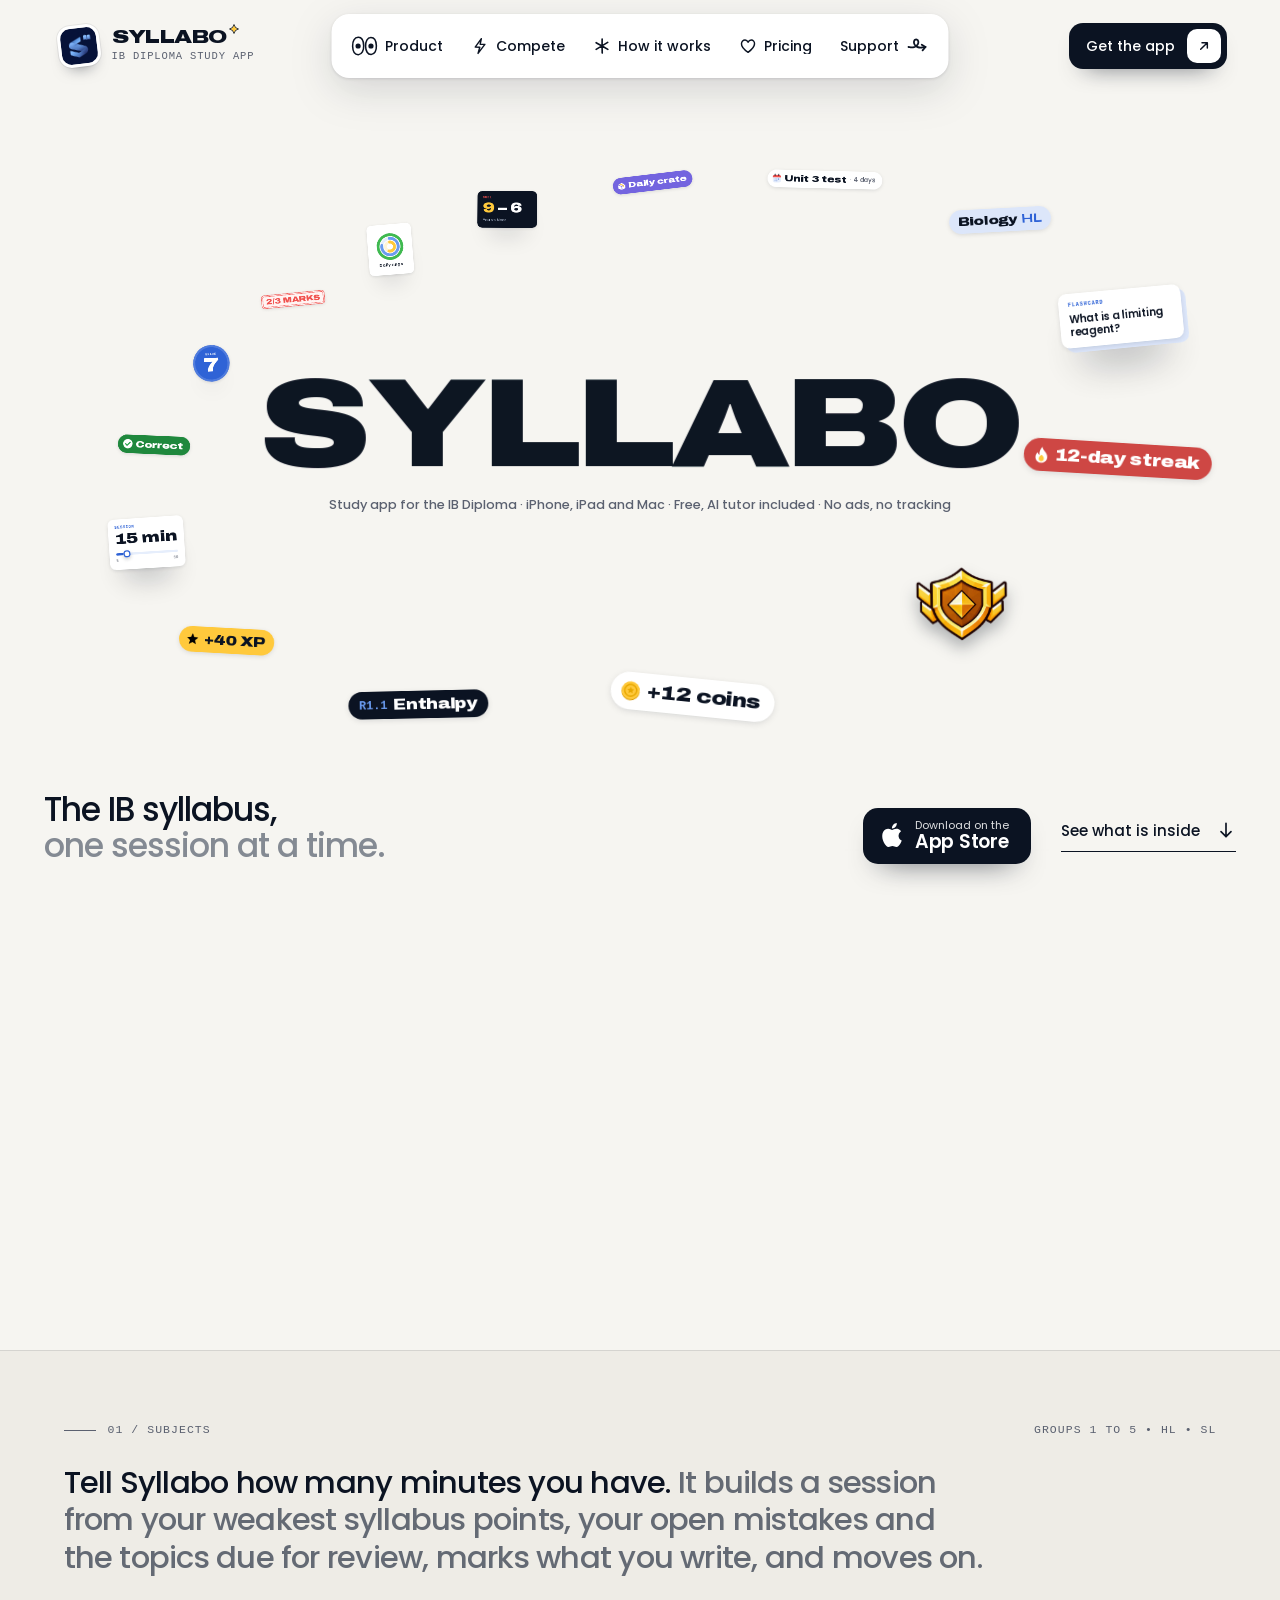
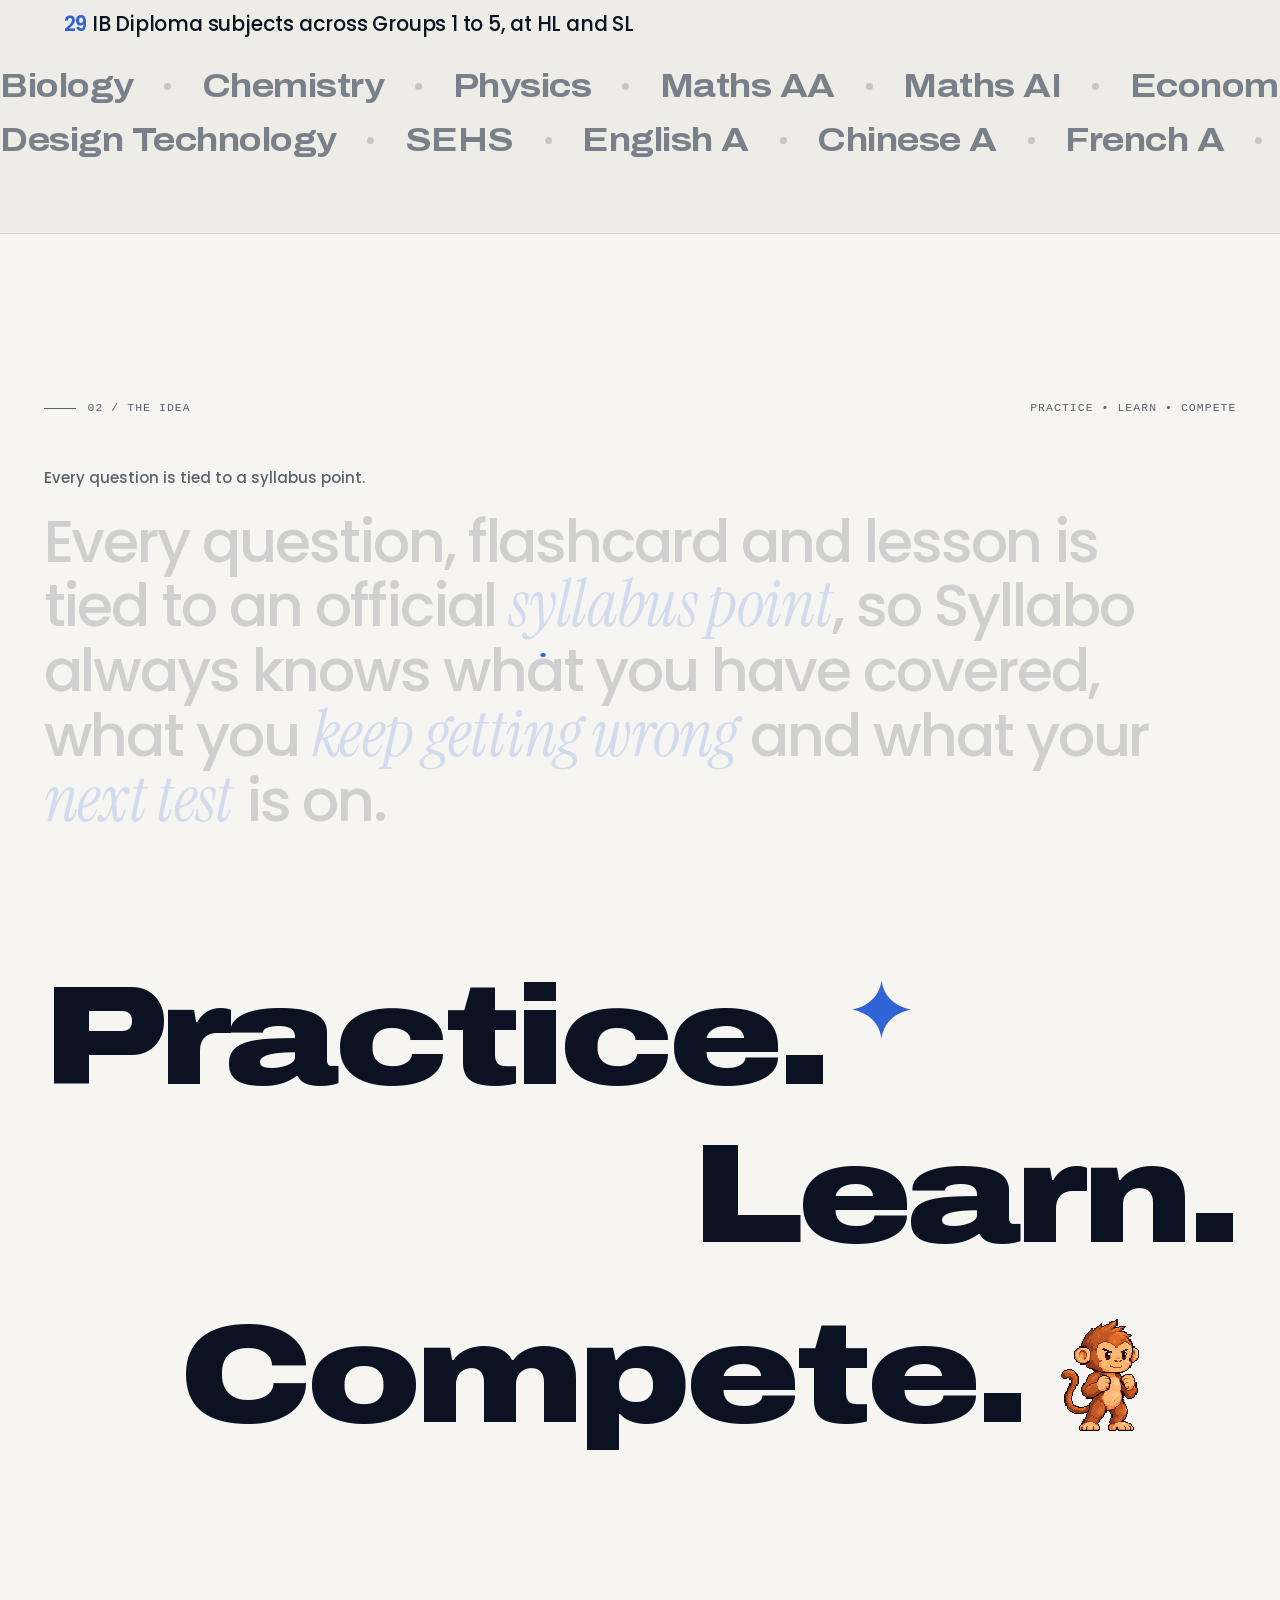
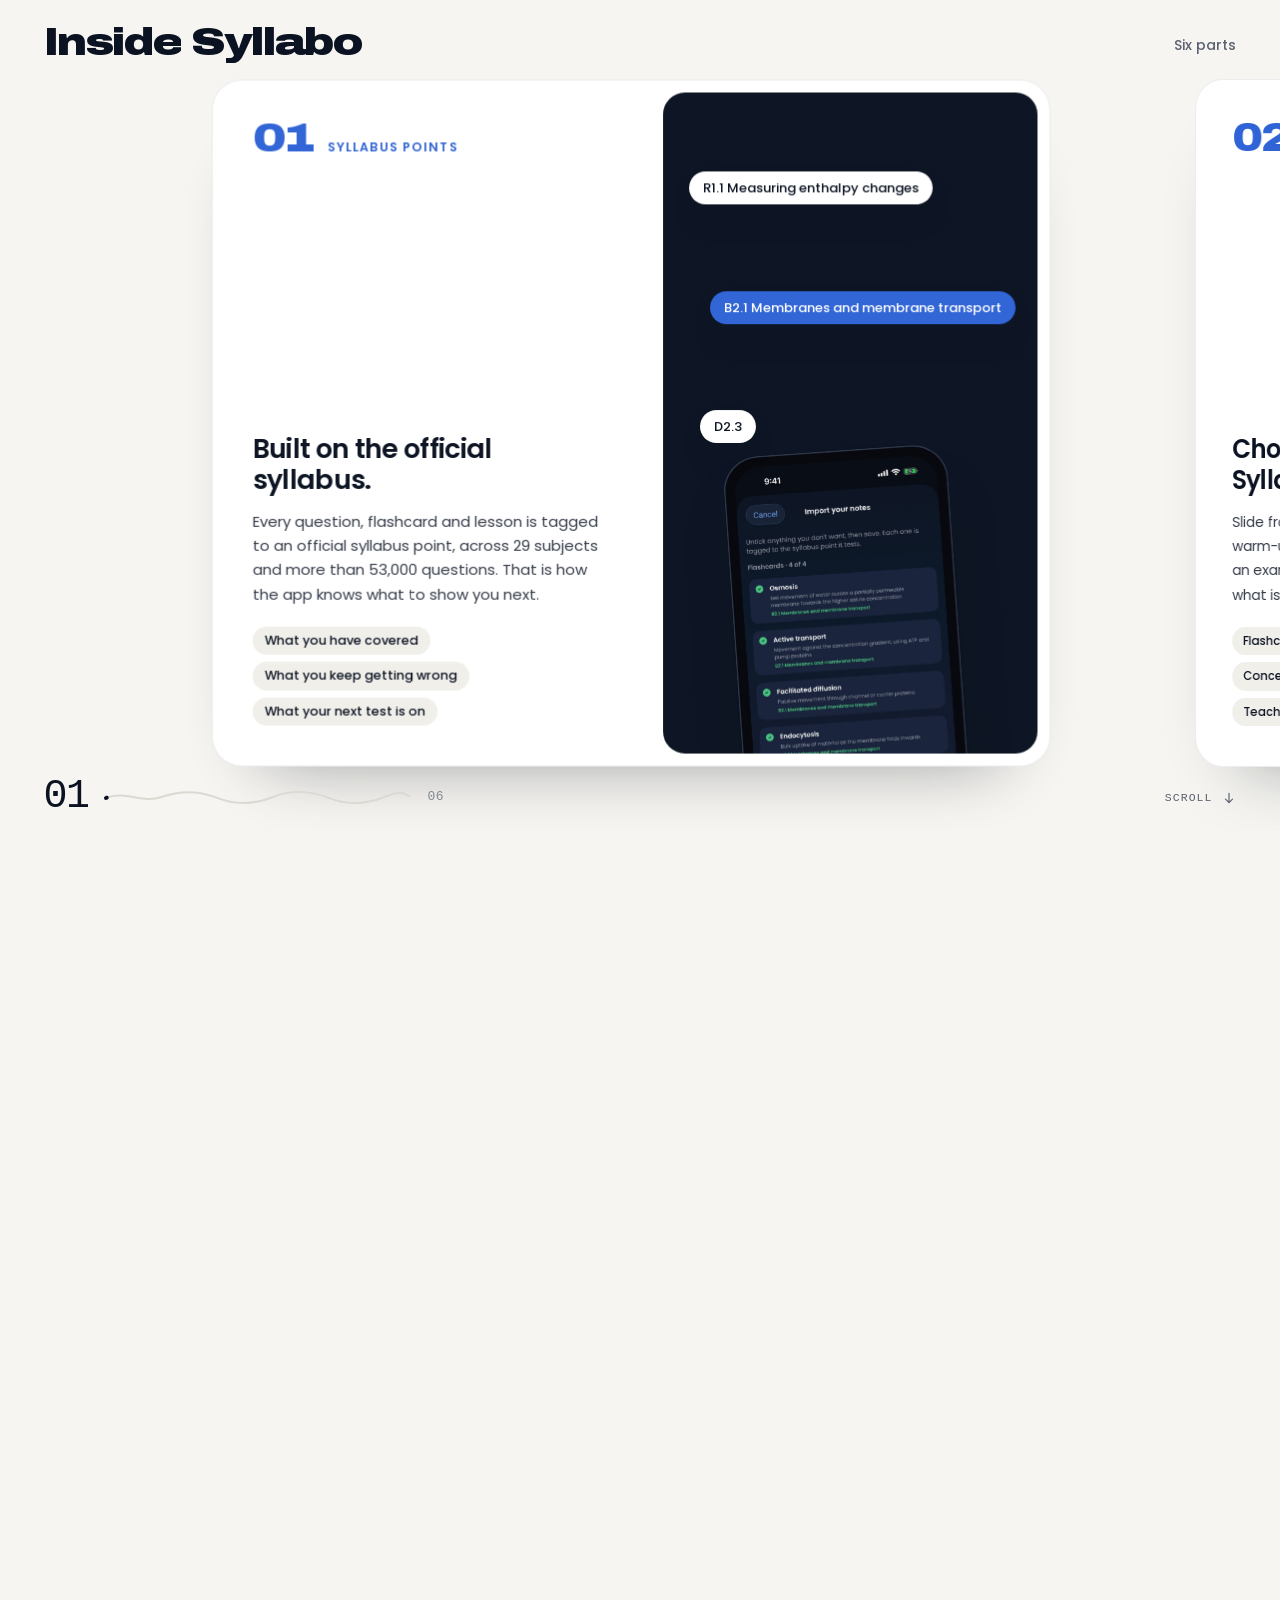
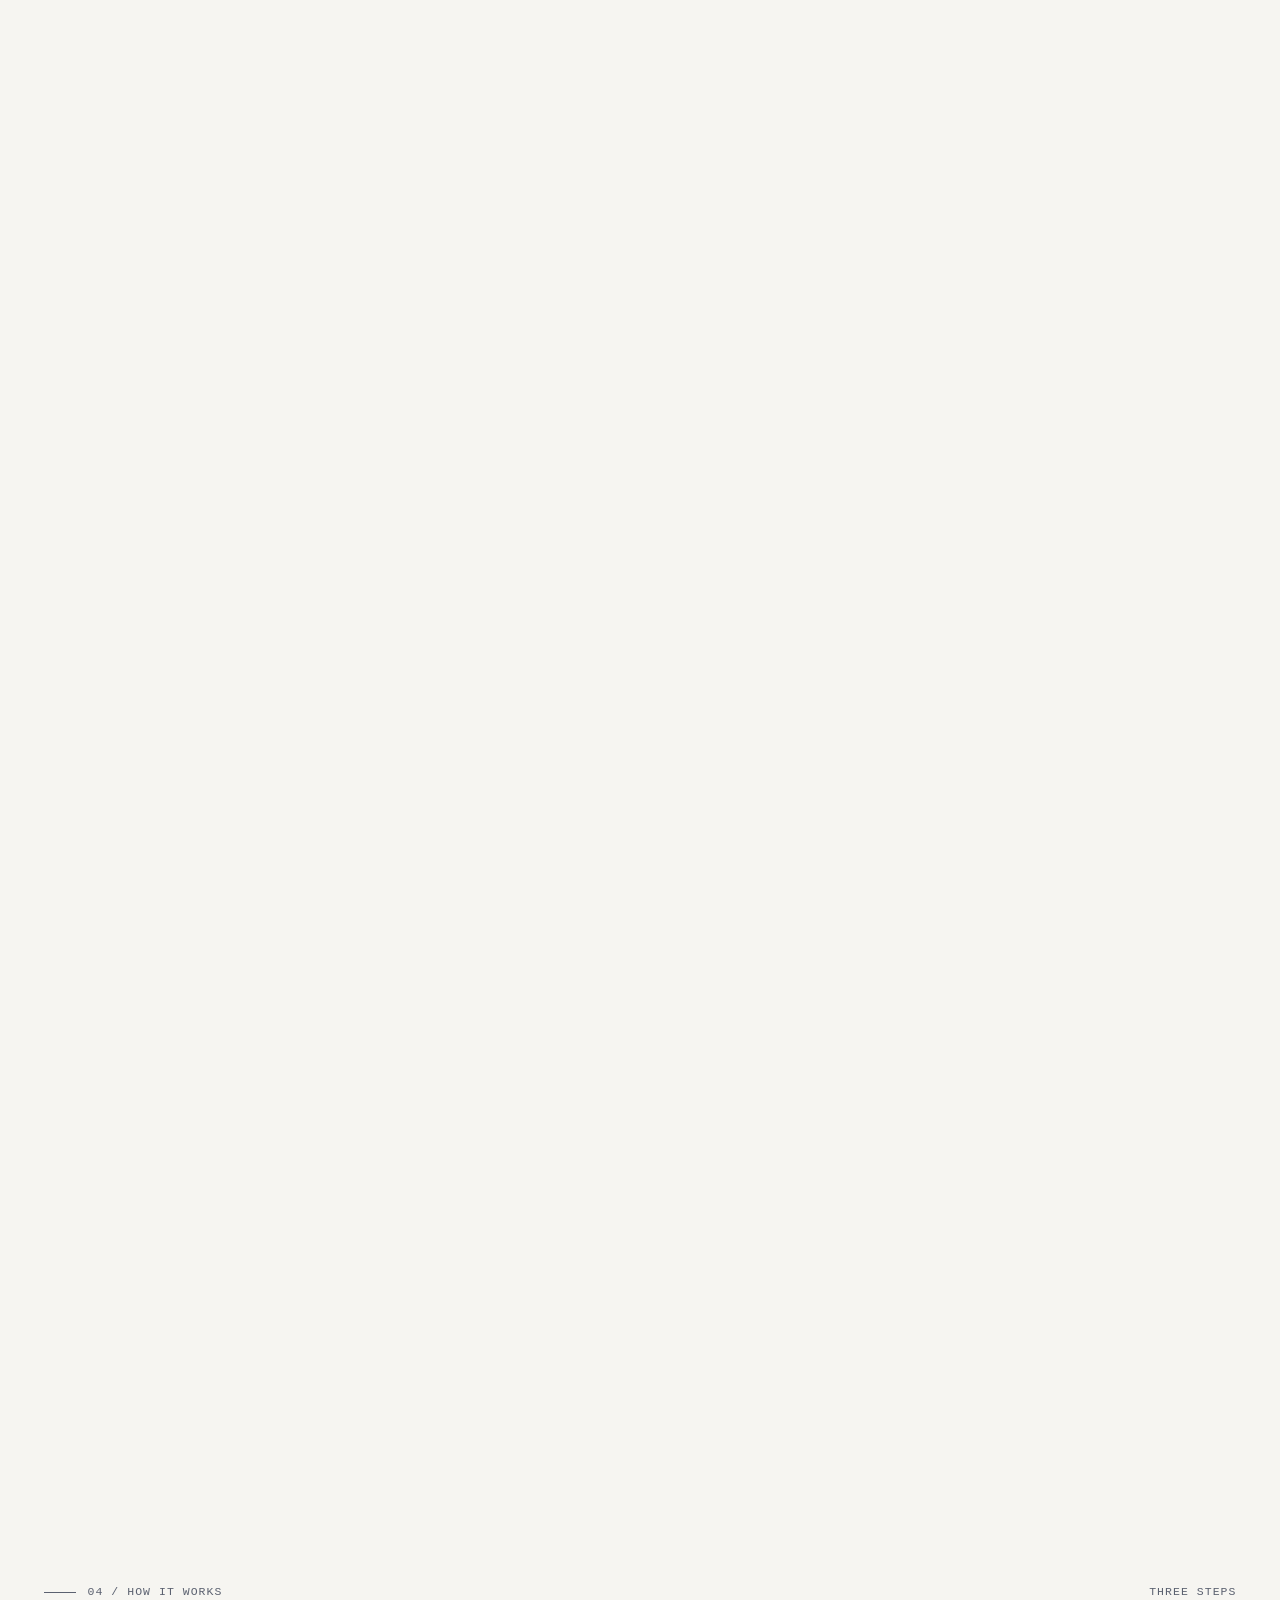
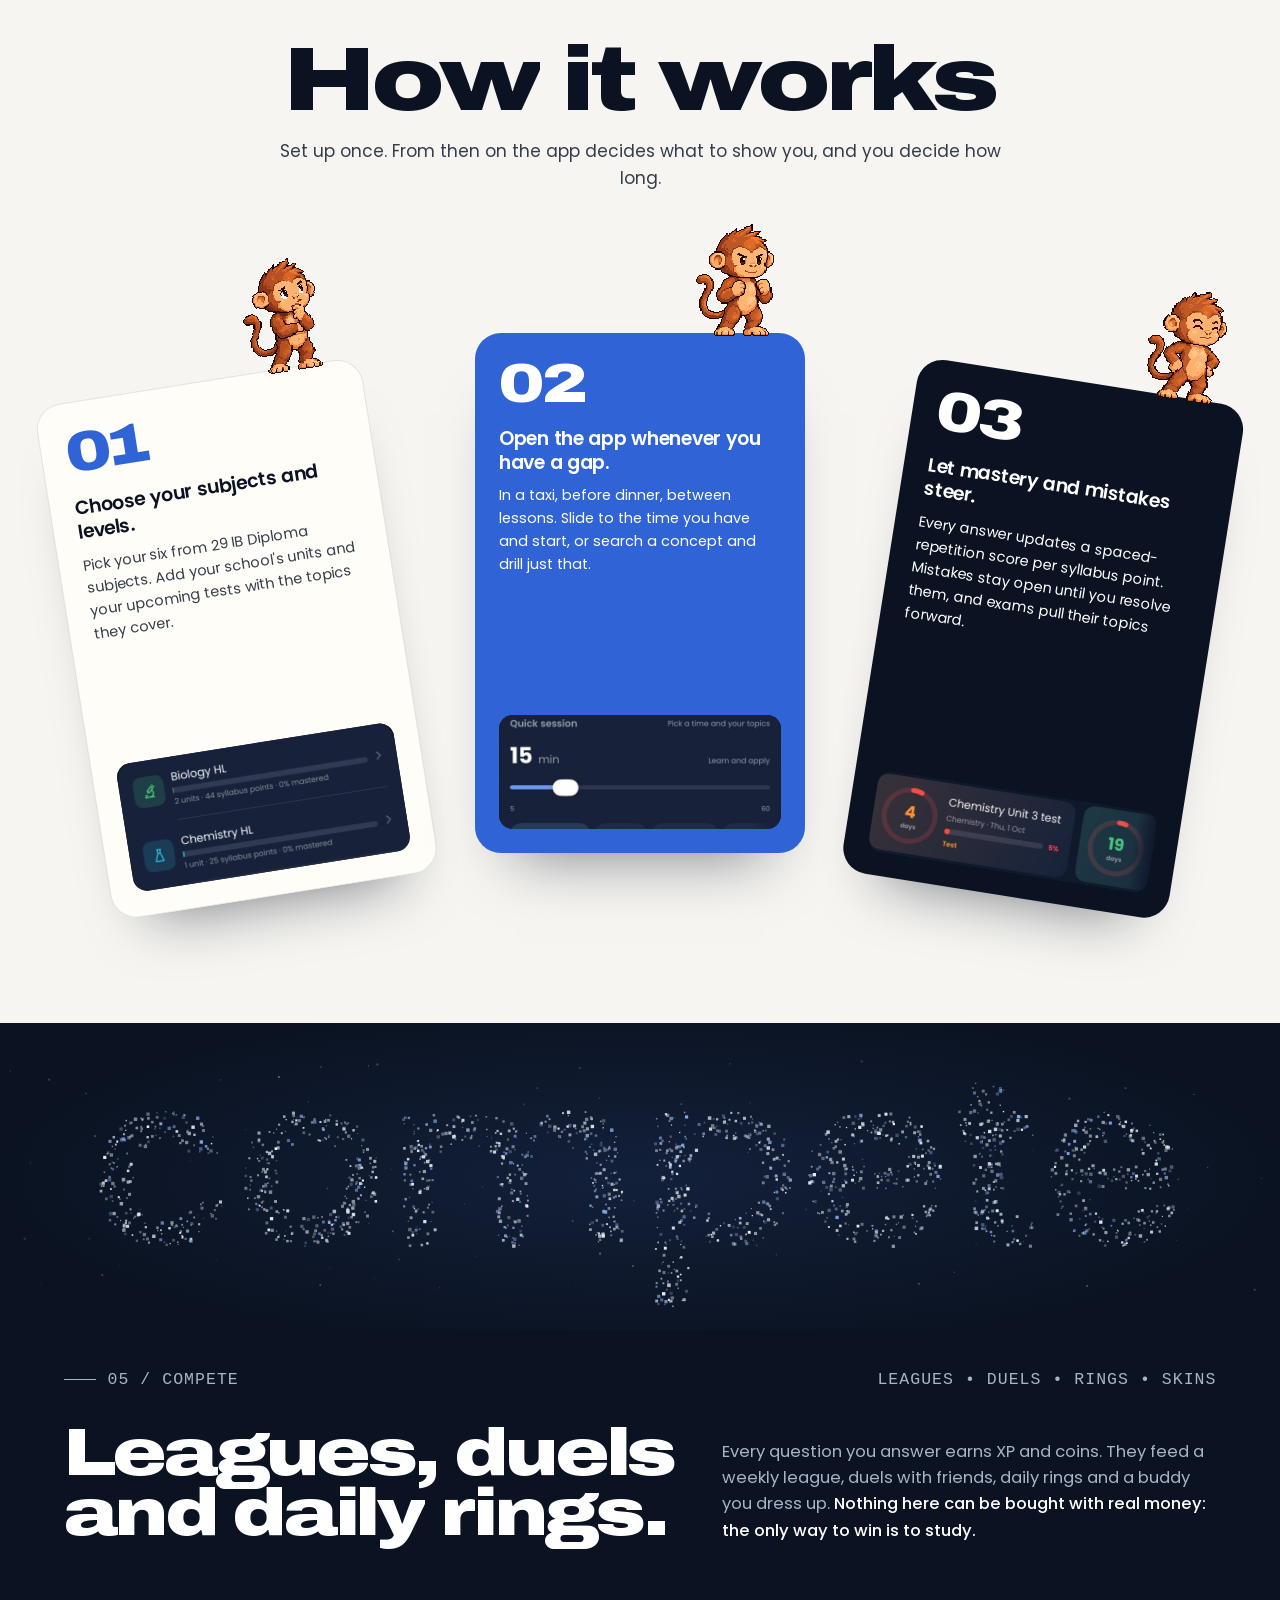
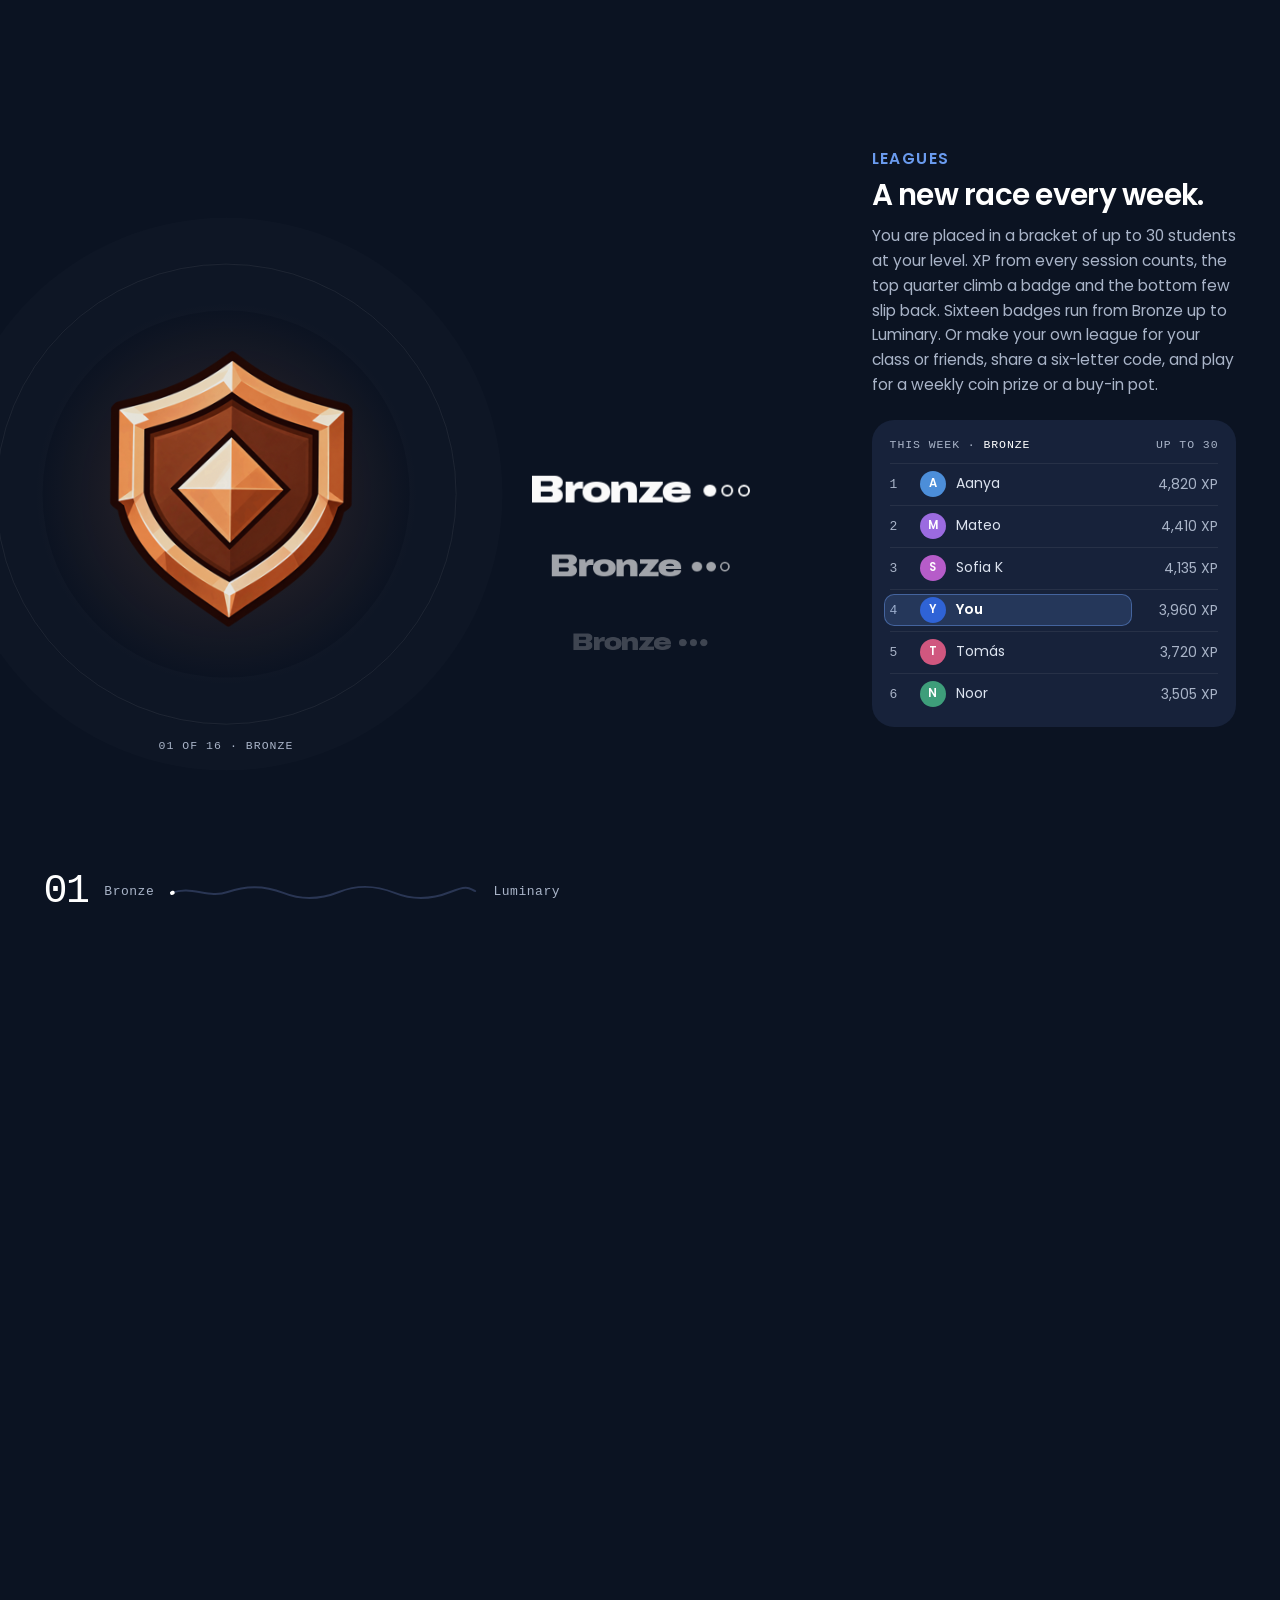
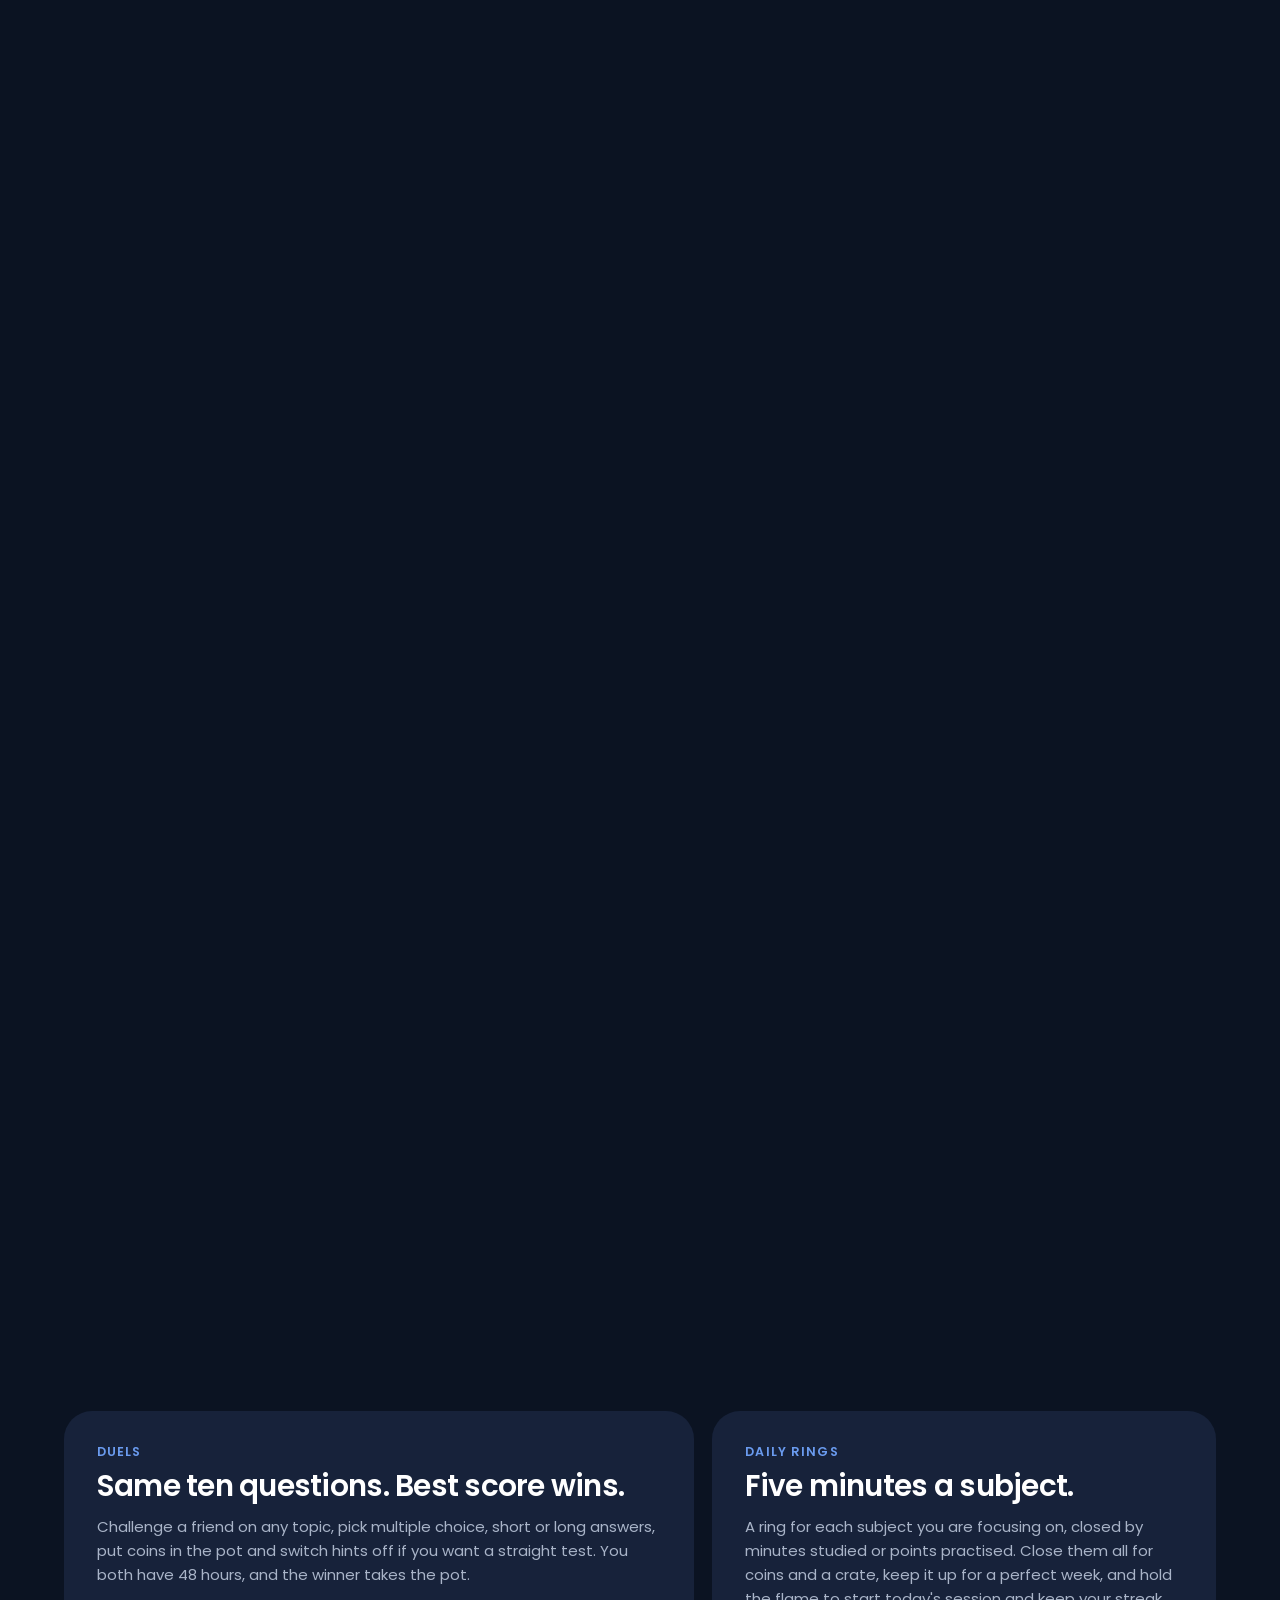
==== commit 866401e7: "Add files via upload" ====
--- a/index.html
+++ b/index.html
@@ -41,8 +41,10 @@
 <meta property="og:image:alt" content="The Syllabo wordmark with an XP chip, a streak, a syllabus point and a grade 7, above the line: The IB syllabus, one session at a time.">
 <meta name="twitter:card" content="summary_large_image">
 <script type="application/ld+json">{"@context":"https://schema.org","@type":"SoftwareApplication","name":"Syllabo","description":"A study app for the IB Diploma: sessions built from your weak spots, exam-format questions with marking, flashcards, a tutor that knows your syllabus and a study buddy.","applicationCategory":"EducationalApplication","operatingSystem":"iOS, iPadOS, macOS","url":"https://syllabo.org/","downloadUrl":"https://apps.apple.com/app/syllabo/id6810865998","image":"https://syllabo.org/assets/og.png","offers":{"@type":"Offer","price":"0","priceCurrency":"USD"}}</script>
-<link rel="icon" href="../assets/icon.png">
-<link rel="apple-touch-icon" href="../assets/icon.png">
+<link rel="icon" href="../assets/favicon.ico" sizes="48x48">
+<link rel="icon" type="image/png" sizes="32x32" href="../assets/favicon-32.png">
+<link rel="icon" type="image/png" sizes="192x192" href="../assets/favicon-192.png">
+<link rel="apple-touch-icon" href="../assets/apple-touch-icon.png">
 <link rel="preload" href="../assets/fonts/archivo-wdth-wght-latin.woff2" as="font" type="font/woff2" crossorigin>
 <link rel="preload" href="../assets/fonts/poppins-500-latin.woff2" as="font" type="font/woff2" crossorigin>
 <link rel="stylesheet" href="../assets/fonts/fonts.css">
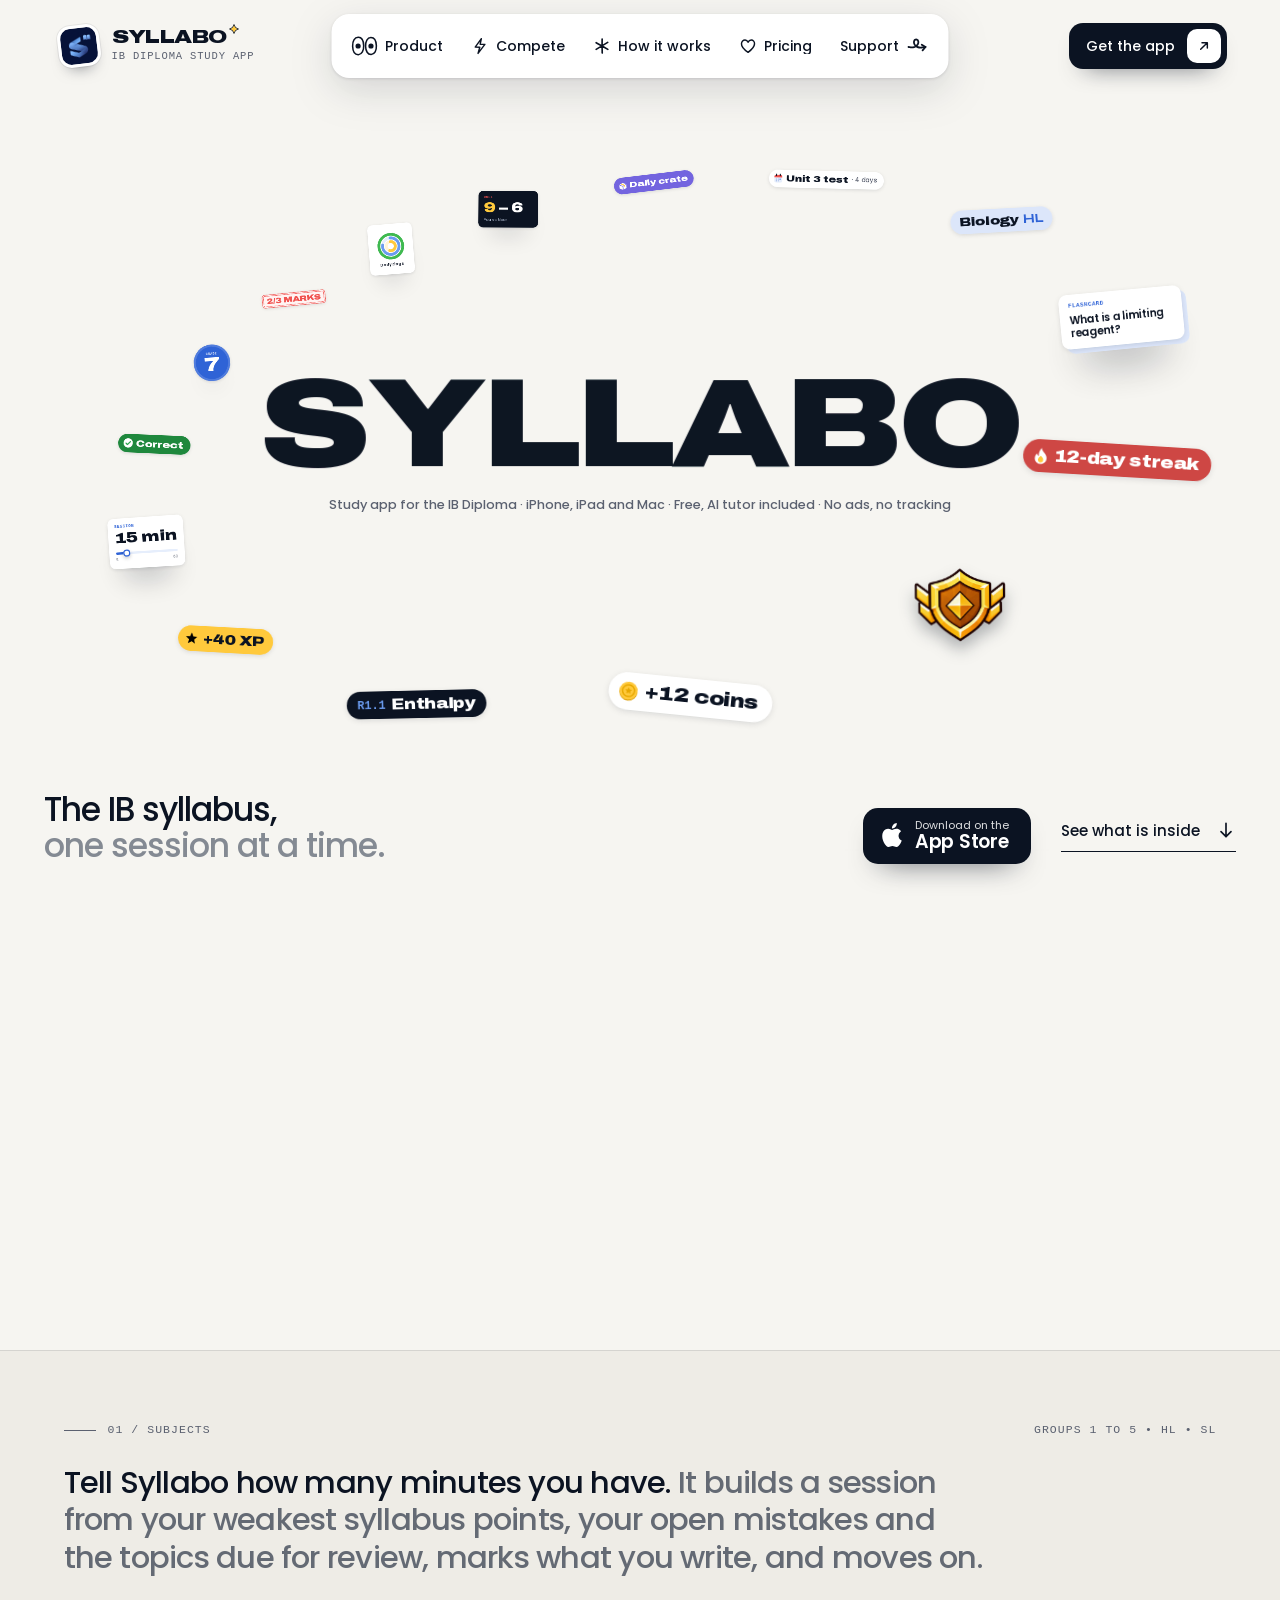
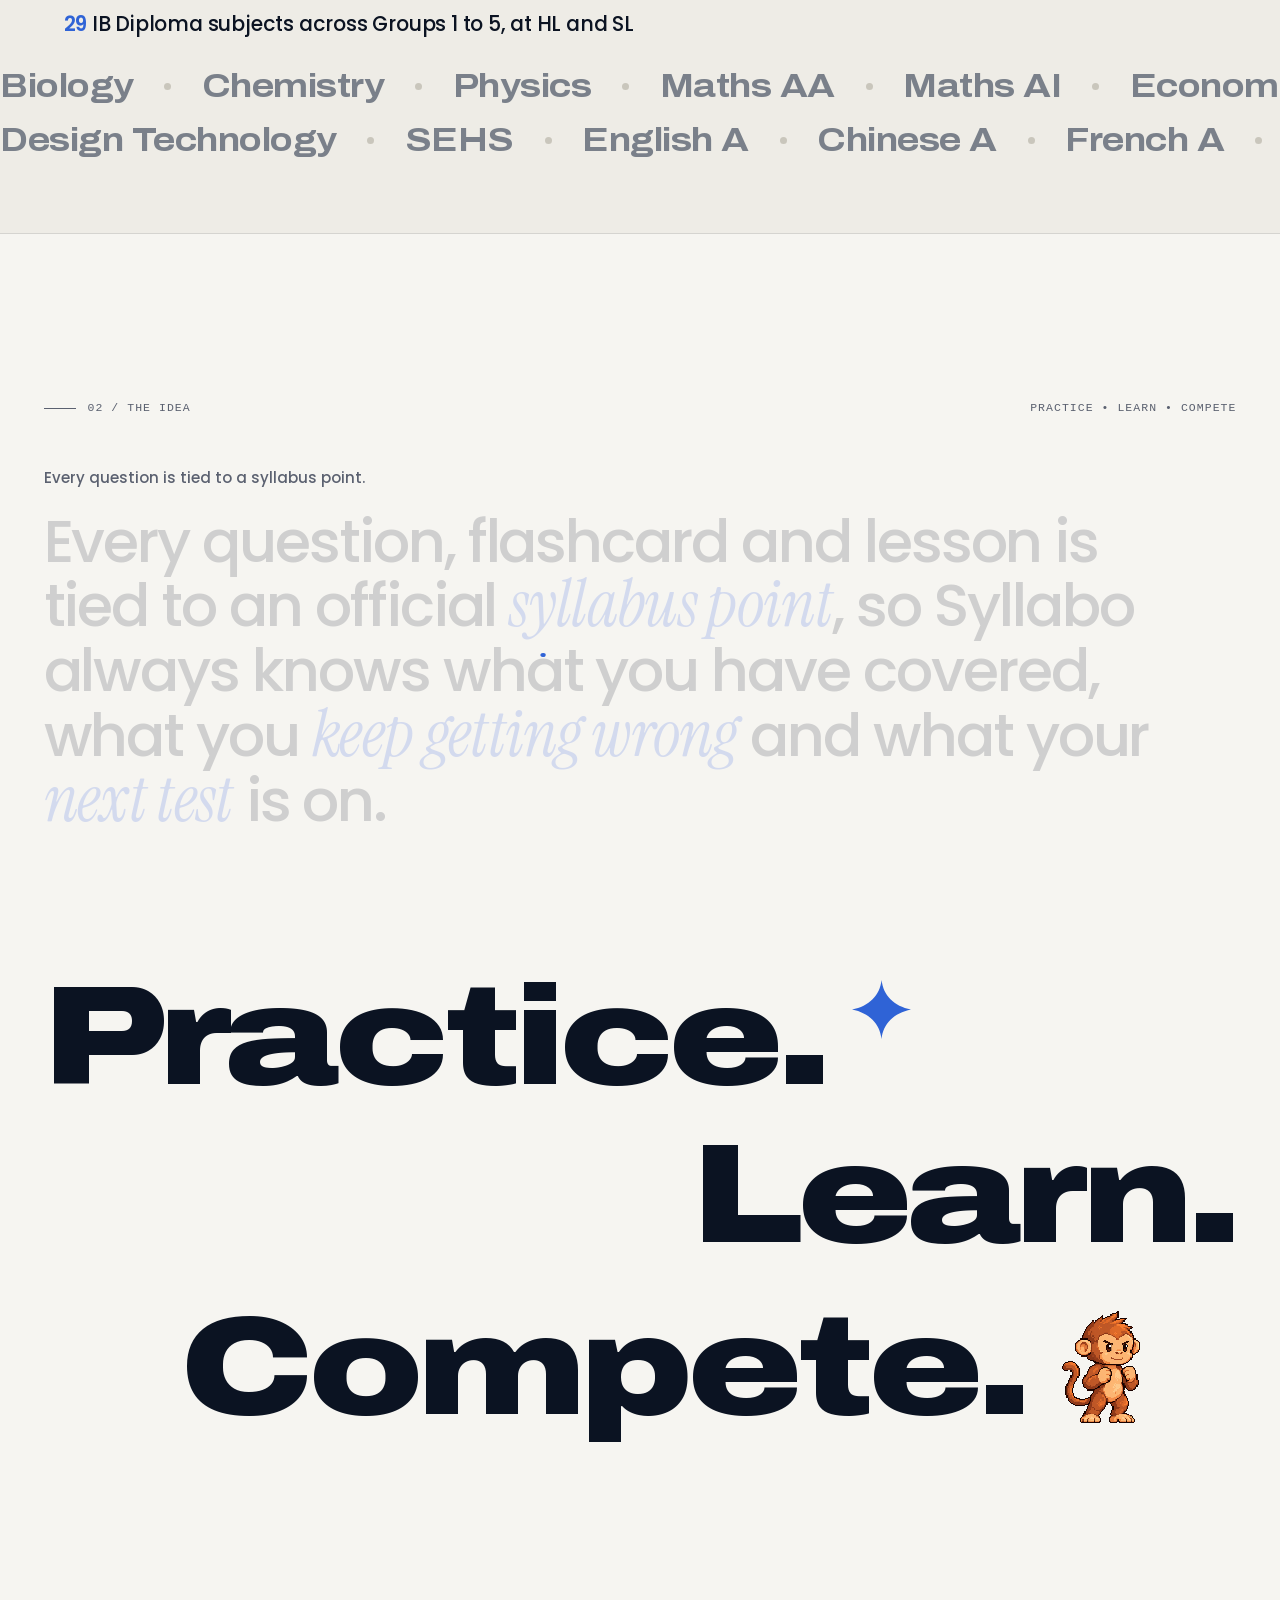
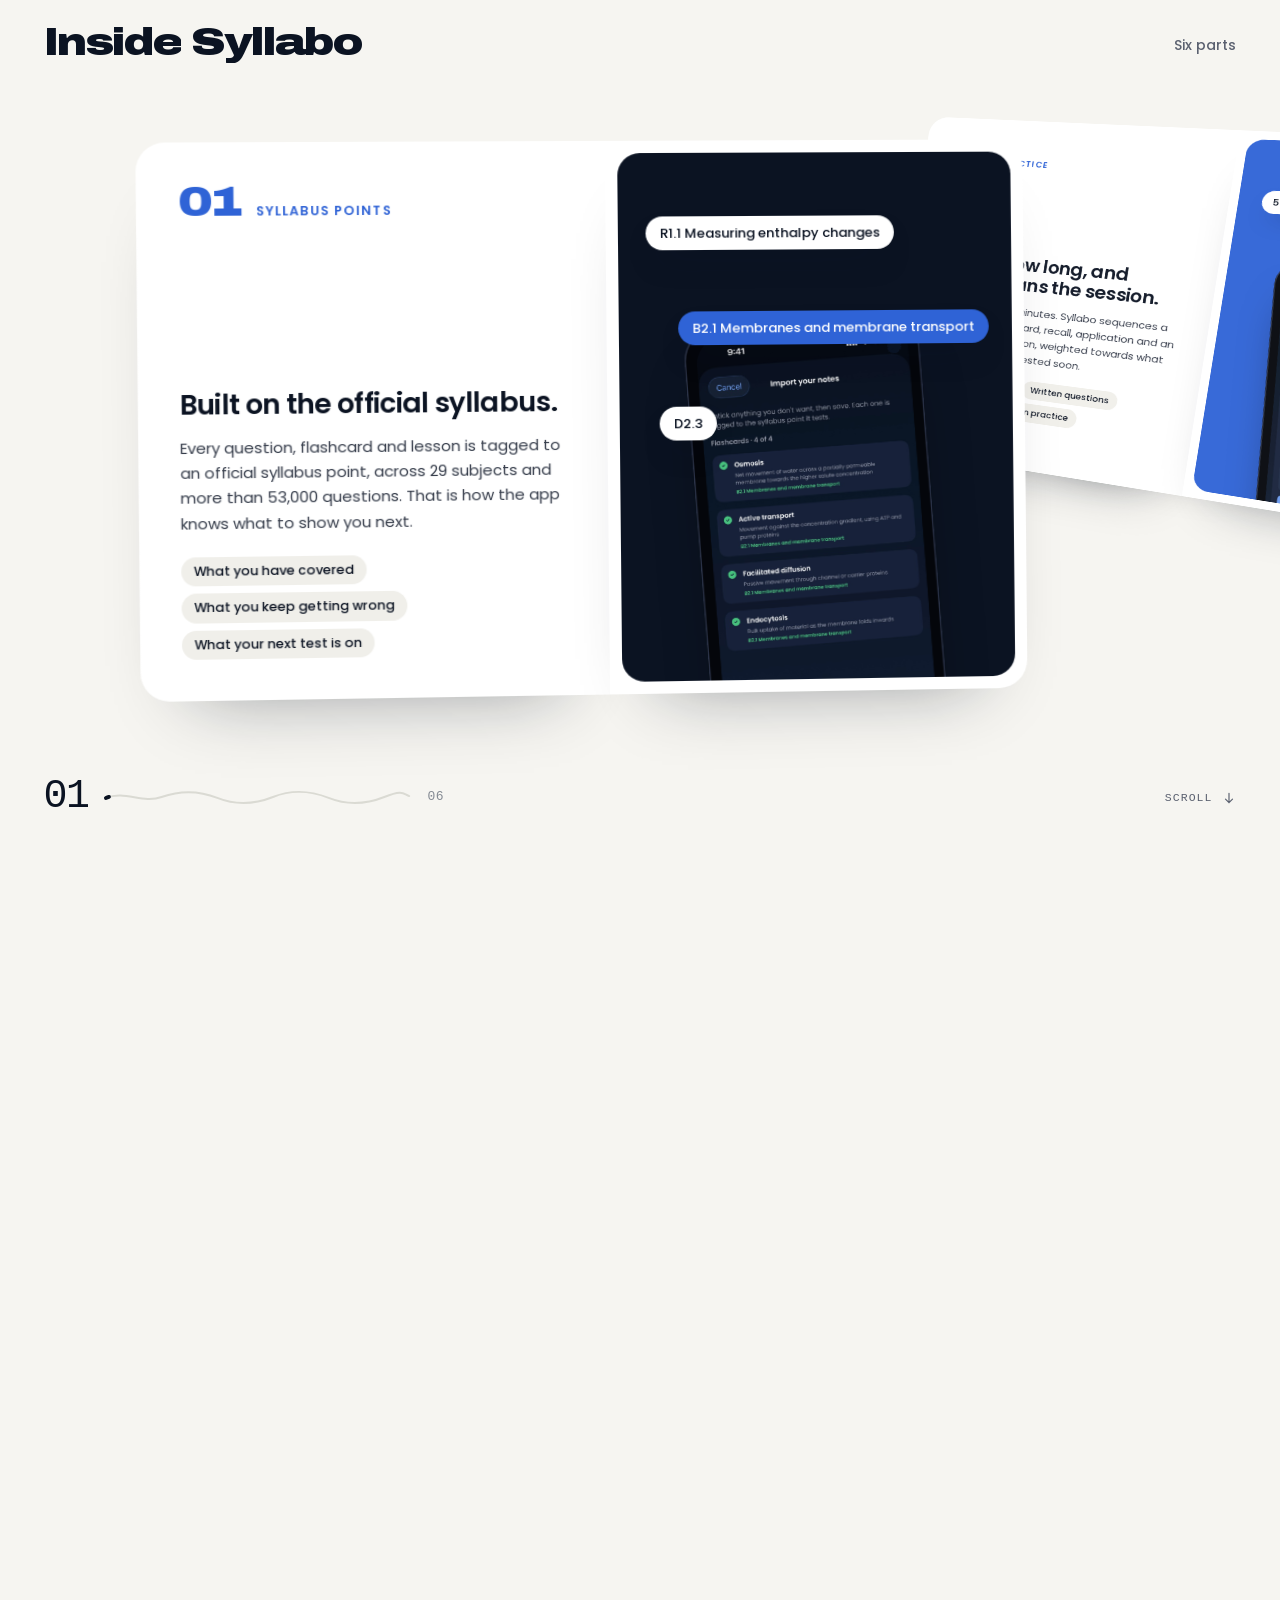
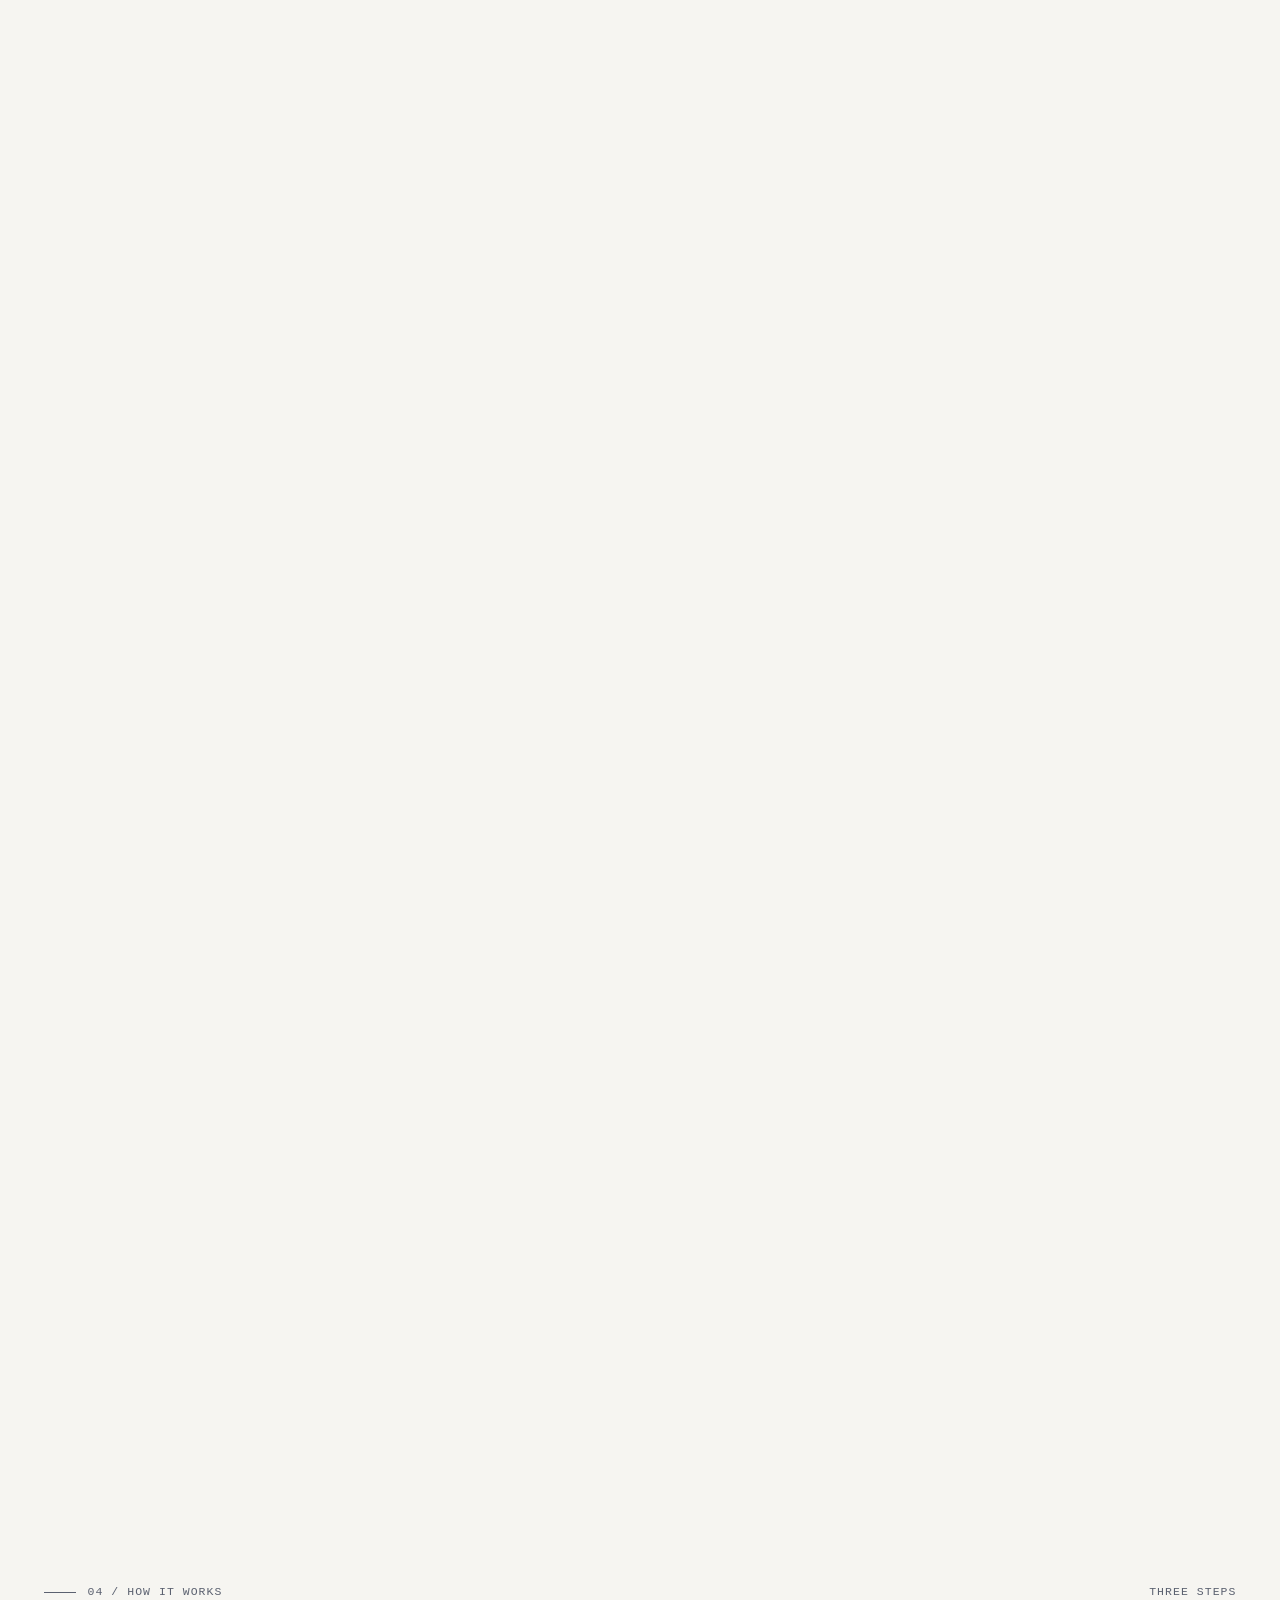
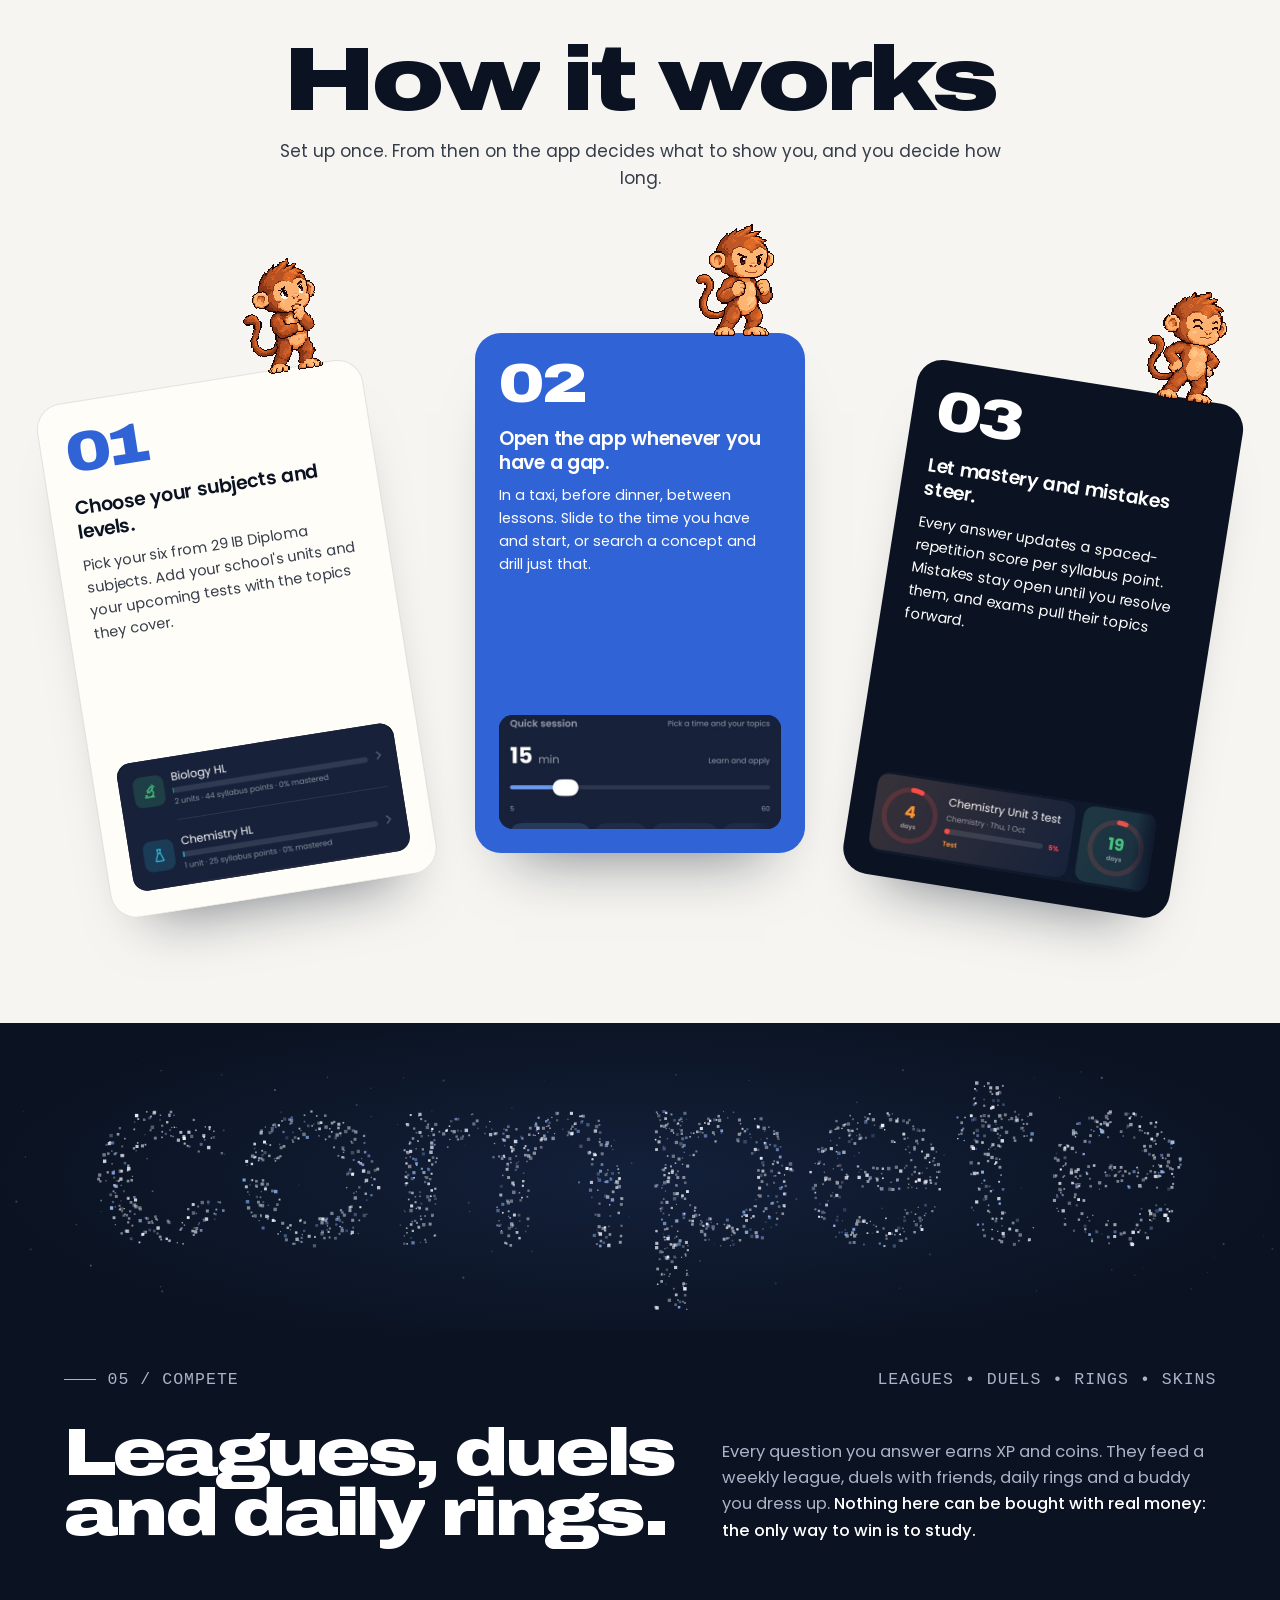
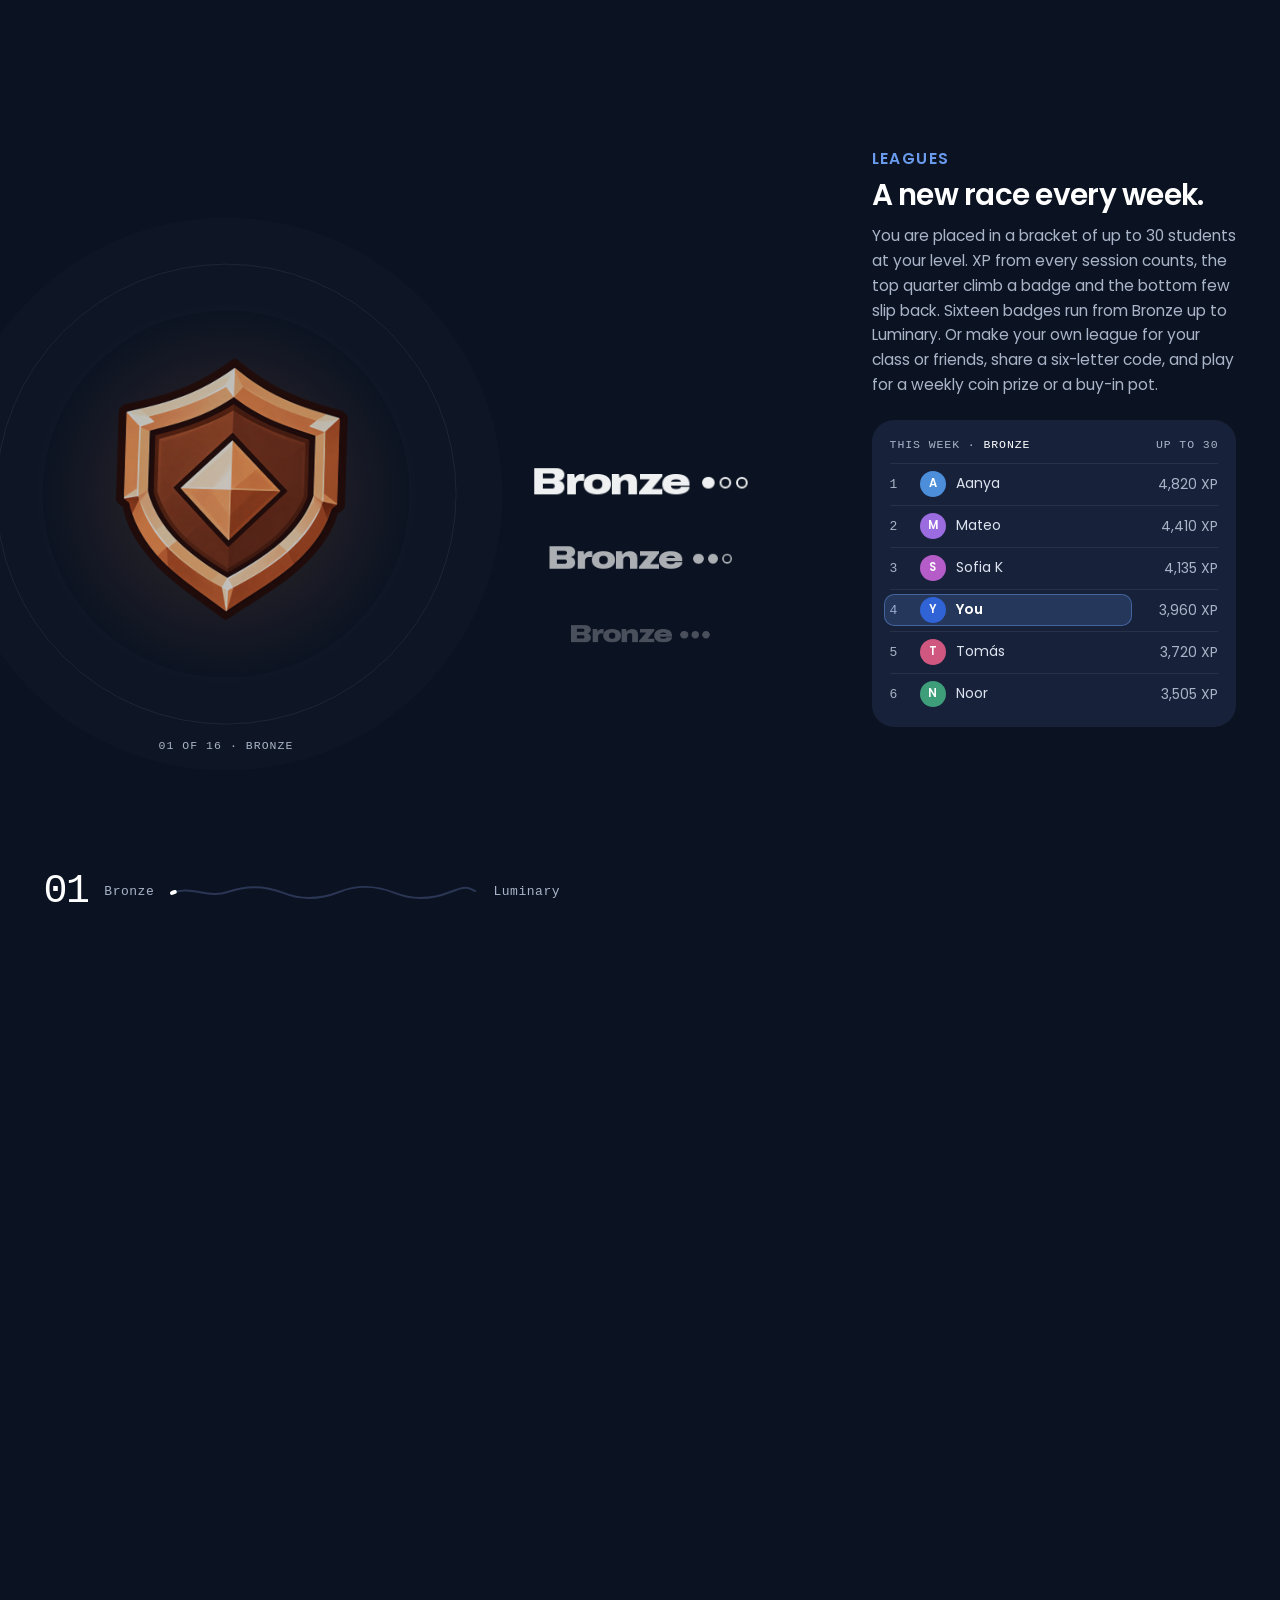
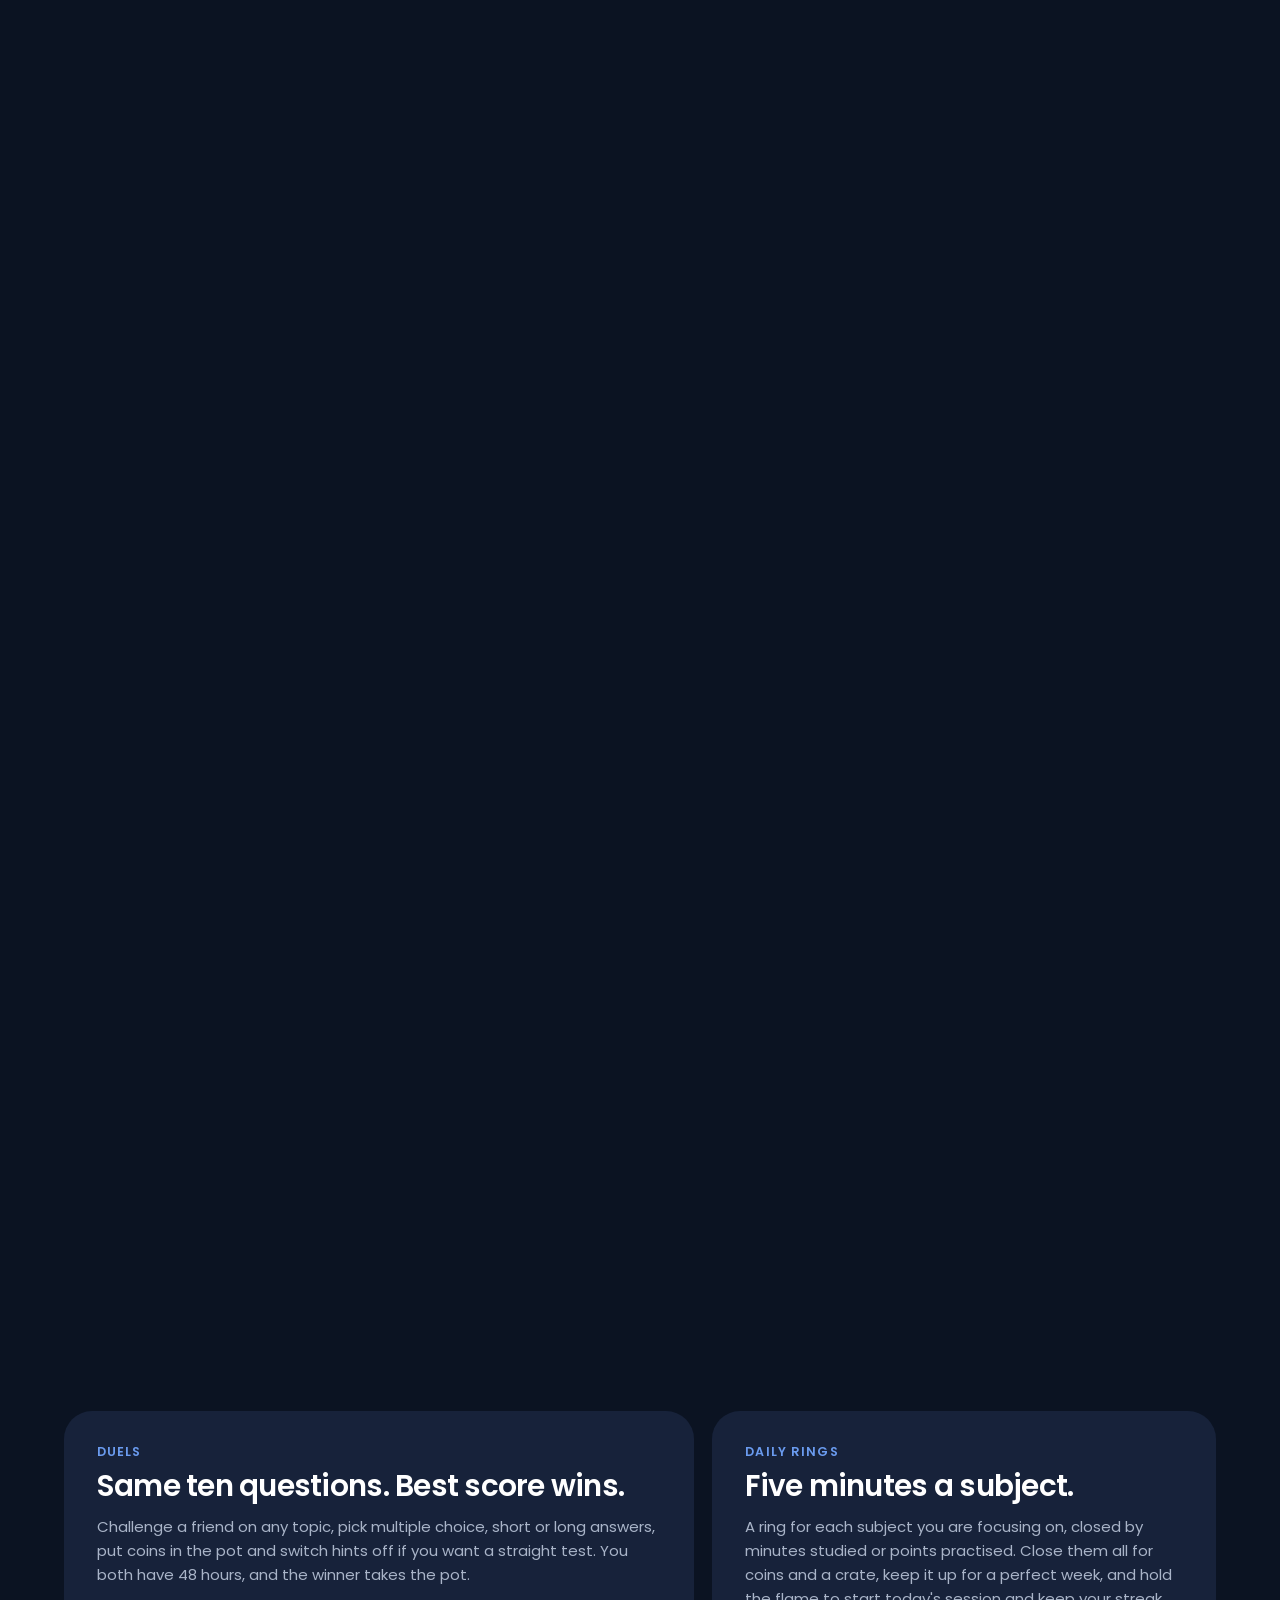
==== commit c63797fe: "Add files via upload" ====
--- a/index.html
+++ b/index.html
@@ -9,7 +9,8 @@
   - anubi.io: the floating white nav; the giant extra-wide wordmark with cards on a
     tilted, clustered 3D orbit (its exact speed, radii, tilt, depth and transform values), pointer parallax, the pooled
     SVG ink trail, marker doodles and the wordmark wobble; the two-tone bottom-left headline and "Scopri" corner link;
-    the pinned "In Evidenza" deck with the next card turned in 3D at the right edge and the "02 ~~~ 06" readout;
+    the pinned "In Evidenza" reel (its card path, bend, fog, between-card doodles and drifting word, from anubi's public JS)
+    and the "02 ~~~ 06" readout;
     the dark band opened by a pixel-particle word; magnetic staggered words; mono section labels; Lenis-style smooth
     scrolling; the giant footer wordmark.
   - abatable.com: statement words that fill from grey to ink as you scroll; the hand of cards that fans out.
@@ -394,7 +395,8 @@
 .dc-text p{margin-top:14px;font-size:15px;line-height:1.62;color:var(--ink-2)}
 .tags{display:flex;flex-wrap:wrap;gap:7px;margin-top:20px}
 .tags li{padding:8px 12px;border-radius:999px;background:#F0EFEA;font:500 12.5px/1 var(--body)}
-.dc-vis{position:relative;margin:12px;border-radius:22px;overflow:hidden;min-height:380px;background:var(--bg,var(--blue));isolation:isolate}
+.dc-right{display:flex;min-width:0;padding:12px}
+.dc-vis{position:relative;flex:1;min-width:0;margin:0;border-radius:22px;overflow:hidden;min-height:380px;background:var(--bg,var(--blue));isolation:isolate}
 .dc-vis .bgimg{position:absolute;inset:0;width:100%;height:100%;object-fit:cover}
 .dc-vis .phone{position:absolute;left:50%;bottom:-24%;width:min(60%,300px);transform:translateX(-50%) rotate(-4deg)}
 .phone{display:block;padding:3%;border-radius:16%/7.4%;background:#04060B;box-shadow:0 40px 60px -28px rgba(0,0,0,.6),inset 0 0 0 1.5px #2B3348}
@@ -415,16 +417,30 @@
 .meter .tot{font:500 13px/1 var(--mono);color:var(--grey);letter-spacing:.04em}
 .deck-hint{display:none;align-items:center;gap:10px;font:500 11.5px/1 var(--mono);letter-spacing:.09em;text-transform:uppercase;color:var(--mute)}
 .deck-hint svg{width:14px;height:14px}
+.reel-doodles,.deck-word{display:none}
 @media (max-width:860px){.deck-card{grid-template-columns:1fr}.dc-vis{min-height:420px}}
 @media (min-width:1100px) and (min-height:720px) and (prefers-reduced-motion:no-preference){
+  /* the reel: anubi.io's "In Evidenza" path in CSS 3D. Each card sits in a world seen by a camera 6 units away with a
+     40 degree field of view; the JS sets the frame size (--cw/--ch) and the camera distance in px (--rp). */
   html.js .deck{height:700vh}
-  html.js .deck-stage{position:sticky;top:0;height:100vh;padding:0;overflow:hidden;perspective:1700px;perspective-origin:50% 55%}
+  html.js .deck-stage{position:sticky;top:0;height:100vh;padding:0;overflow:hidden}
   html.js .deck-head{position:absolute;left:var(--pad);right:var(--pad);top:94px;margin:0;max-width:none;z-index:60;display:flex;align-items:flex-end;justify-content:space-between}
   html.js .deck-head .sec-label{display:none}
   html.js .deck-head .row{margin:0;width:100%}
   html.js .deck-head h2{font-size:clamp(34px,3vw,46px)}
-  html.js .deck-list{position:absolute;inset:0;display:block;max-width:none}
-  html.js .deck-card{position:absolute;left:50%;top:calc(50% + 42px);width:var(--cw);height:var(--ch);margin:calc(var(--ch)/-2) 0 0 calc(var(--cw)/-2);will-change:transform,opacity;backface-visibility:hidden}
+  html.js .deck-list{position:absolute;inset:0;display:block;max-width:none;perspective:var(--rp,1240px);perspective-origin:50% calc(50% + 28px);transform-style:preserve-3d}
+  html.js .deck-card{position:absolute;left:50%;top:calc(50% + 28px);width:var(--cw);height:var(--ch);margin:calc(var(--ch)/-2) 0 0 calc(var(--cw)/-2);will-change:transform,opacity;transform-style:preserve-3d;background:none;border:0;border-radius:0;overflow:visible;box-shadow:none}
+  /* while a card travels it folds a little along the line between its two halves (anubi bends its planes in a shader) */
+  html.js .deck-card>.dc-text,html.js .deck-card>.dc-right{position:relative;background:#fff;box-shadow:0 40px 70px -50px rgba(11,19,34,.45);backface-visibility:hidden}
+  html.js .deck-card>.dc-text{border-radius:28px 0 0 28px;transform-origin:100% 50%;transform:rotateY(calc(var(--fold,0)*-1deg))}
+  html.js .deck-card>.dc-right{border-radius:0 28px 28px 0;padding-left:12px;transform-origin:0 50%;transform:rotateY(calc(var(--fold,0)*1deg))}
+  /* cards further back fade towards the page colour, like anubi's fog */
+  html.js .deck-card>.dc-text::after,html.js .deck-card>.dc-right::after{content:"";position:absolute;inset:0;z-index:9;border-radius:inherit;background:var(--paper);opacity:var(--fog,0);pointer-events:none}
+  html.js .reel-doodles{display:block;position:absolute;inset:0;perspective:var(--rp,1240px);perspective-origin:50% calc(50% + 28px);pointer-events:none;z-index:2}
+  html.js .rd{position:absolute;left:50%;top:calc(50% + 28px);width:var(--dw,360px);height:var(--dw,360px);margin:calc(var(--dw,360px)/-2) 0 0 calc(var(--dw,360px)/-2);overflow:visible;opacity:0;filter:url(#grain);will-change:transform,opacity}
+  html.js .rd path{fill:none;stroke-width:9;stroke-linecap:round;stroke-linejoin:round;stroke-dasharray:1;stroke-dashoffset:1}
+  html.js .deck-word{display:flex;position:absolute;left:50%;top:calc(50% + 28px);transform:translate(-50%,-50%);z-index:0;font-size:min(16.5vw,40vh);line-height:.8;color:var(--ink);pointer-events:none;-webkit-user-select:none;user-select:none}
+  html.js .deck-word span{display:block;opacity:.075;will-change:transform}
   html.js .deck .meter{display:flex;position:absolute;left:var(--pad);bottom:14px;z-index:60}
   html.js .deck-hint{display:flex;position:absolute;right:var(--pad);bottom:26px;z-index:60}
 }
@@ -853,6 +869,7 @@
       <div class="sec-label"><p><i></i>03 / Inside Syllabo</p><p>Points • Practice • Learn • Marking • Tutor • Buddy</p></div>
       <div class="row"><h2 id="deck-h" class="disp rise">Inside Syllabo</h2><p class="parts">Six parts</p></div>
     </div>
+    <div class="deck-word disp" aria-hidden="true"><span>I</span><span>N</span><span>S</span><span>I</span><span>D</span><span>E</span></div>
     <div class="deck-list">
       <article class="deck-card" id="inside-points" aria-labelledby="dc1">
         <div class="dc-text">
@@ -861,12 +878,12 @@
           <p>Every question, flashcard and lesson is tagged to an official syllabus point, across 29 subjects and more than 53,000 questions. That is how the app knows what to show you next.</p>
           <ul class="tags"><li>What you have covered</li><li>What you keep getting wrong</li><li>What your next test is on</li></ul>
         </div>
-        <div class="dc-vis" style="--bg:#0B1322">
+        <div class="dc-right"><div class="dc-vis" style="--bg:#0B1322">
           <span class="chip" style="left:7%;top:12%">R1.1 Measuring enthalpy changes</span>
           <span class="chip dk" style="right:6%;top:30%;background:#2F63D6">B2.1 Membranes and membrane transport</span>
           <span class="chip" style="left:10%;top:48%">D2.3</span>
           <div class="phone"><img src="../assets/shots/notes.jpg" width="644" height="1400" alt="Flashcards made from class notes, each tagged to a syllabus point such as B2.1" loading="lazy"></div>
-        </div>
+        </div></div>
       </article>
       <article class="deck-card" id="inside-practice" aria-labelledby="dc2">
         <div class="dc-text">
@@ -875,10 +892,10 @@
           <p>Slide from 5 to 60 minutes. Syllabo sequences a warm-up, a lesson card, recall, application and an exam-format question, weighted towards what is weak and what is tested soon.</p>
           <ul class="tags"><li>Flashcards</li><li>MCQ</li><li>Written questions</li><li>Concept review</li><li>Exam practice</li><li>Teach your buddy</li></ul>
         </div>
-        <div class="dc-vis" style="--bg:#2F63D6">
+        <div class="dc-right"><div class="dc-vis" style="--bg:#2F63D6">
           <span class="chip" style="left:8%;top:14%">5 to 60 min</span>
           <div class="phone"><img src="../assets/shots/practice.jpg" width="644" height="1400" alt="Practice tab with duration slider and practice modes" loading="lazy"></div>
-        </div>
+        </div></div>
       </article>
       <article class="deck-card" id="inside-learn" aria-labelledby="dc3">
         <div class="dc-text">
@@ -887,11 +904,11 @@
           <p>Inside any subject, type "enthalpy" or "3.1" and go straight to the lesson, questions, MCQ or cards for that exact point.</p>
           <ul class="tags"><li>Lesson</li><li>Questions</li><li>MCQ</li><li>Cards</li></ul>
         </div>
-        <div class="dc-vis" style="--bg:#6A9BEF">
+        <div class="dc-right"><div class="dc-vis" style="--bg:#6A9BEF">
           <span class="chip" style="left:7%;top:13%"><svg aria-hidden="true"><use href="#i-search"/></svg>enthalpy</span>
           <span class="chip dk" style="right:8%;top:30%"><svg aria-hidden="true"><use href="#i-search"/></svg>3.1</span>
           <div class="phone"><img src="../assets/shots/learn.jpg" width="644" height="1400" alt="Learn tab with subjects and mastery" loading="lazy"></div>
-        </div>
+        </div></div>
       </article>
       <article class="deck-card" id="inside-marking" aria-labelledby="dc4">
         <div class="dc-text">
@@ -900,10 +917,10 @@
           <p>Paper 1, Paper 2 and essay-plan questions with command terms and mark allocations. Write your answer and AI marking credits the right idea in your own words, point by point. Then ask the tutor what you missed. Bookmark any question into folders you name.</p>
           <ul class="tags"><li>Paper 1</li><li>Paper 2</li><li>Essay plans</li><li>Command terms</li><li>Folders</li></ul>
         </div>
-        <div class="dc-vis" style="--bg:#E9E5DA">
+        <div class="dc-right"><div class="dc-vis" style="--bg:#E9E5DA">
           <span class="stamp">2/3<small>marks</small></span>
           <div class="phone"><img src="../assets/shots/marking.jpg" width="644" height="1400" alt="A Biology answer marked 2 out of 3, with the missing point highlighted in the model answer" loading="lazy"></div>
-        </div>
+        </div></div>
       </article>
       <article class="deck-card" id="inside-tutor" aria-labelledby="dc5">
         <div class="dc-text">
@@ -912,12 +929,12 @@
           <p>Explain this, quiz me, mark this. Free to use: it sees your subject, syllabus point, mastery and mistakes, and keeps your chat while you work through a question.</p>
           <ul class="tags"><li>Explain this</li><li>Quiz me</li><li>Mark this</li></ul>
         </div>
-        <div class="dc-vis" style="--bg:#17223A">
+        <div class="dc-right"><div class="dc-vis" style="--bg:#17223A">
           <span class="chip" style="left:7%;top:14%">Explain this</span>
           <span class="chip" style="right:7%;top:28%;background:#6A9BEF;color:#0B1322">Quiz me</span>
           <span class="chip" style="left:9%;top:44%;background:#FFC93C">Mark this</span>
           <div class="phone"><img src="../assets/shots/working.jpg" width="644" height="1400" alt="A Maths question with the working pad open" loading="lazy"></div>
-        </div>
+        </div></div>
       </article>
       <article class="deck-card" id="inside-buddy" aria-labelledby="dc6">
         <div class="dc-text">
@@ -926,12 +943,17 @@
           <p>Your buddy reacts to every answer, cheers a streak and sulks when you skip a day. Dress it in any of 107 skins, each standing in its own illustrated scene, and teach it a topic to prove you understand it.</p>
           <ul class="tags"><li>107 skins</li><li>Streaks</li><li>Teach your buddy</li></ul>
         </div>
-        <div class="dc-vis">
+        <div class="dc-right"><div class="dc-vis">
           <img class="bgimg" src="../assets/scenes/astronaut.jpg" width="900" height="900" alt="" loading="lazy">
           <img class="dc-skin px" src="../assets/skins/astronaut.png" width="256" height="256" alt="Pip in the Astronaut skin" loading="lazy">
           <div class="phone"><img src="../assets/shots/buddy.jpg" width="644" height="1400" alt="Buddy tab with a skin and its illustrated background" loading="lazy"></div>
-        </div>
+        </div></div>
       </article>
+    </div>
+    <div class="reel-doodles" aria-hidden="true">
+      <svg class="rd" data-at="0.5" viewBox="-100 -100 200 200"><path pathLength="1" d="M-78 22C-70-40-8-62 26-34 54-11 30 38-6 30-38 22-30-30 8-44 46-58 82-30 86 8" stroke="#2F63D6"/></svg>
+      <svg class="rd sm" data-at="2.5" viewBox="-100 -100 200 200"><path pathLength="1" d="M0-86 22-30 84-28 34 8 52 68 0 34-52 68-34 8-84-28-22-30Z" stroke="#7C6CF0"/></svg>
+      <svg class="rd" data-at="4.5" viewBox="-100 -100 200 200"><path pathLength="1" d="M-84 40C-60 6-20-8 6 10 30 26 16 58-8 50-34 40-22 0 12-14 44-28 70-6 86-34" stroke="#F0524F"/></svg>
     </div>
     <div class="meter" id="deck-meter" aria-hidden="true">
       <span class="cur"><span class="roll"><span>01</span><span>02</span><span>03</span><span>04</span><span>05</span><span>06</span></span></span>
@@ -1496,19 +1518,46 @@
 let trioVis=false;
 
 /* ---------- deck ---------- */
-const deck=$('#deck'),dCards=$$('.deck-card',deck);let deckOn=false,deckTop=0,dF=0,dRend=-1,dIdx=-1,dX1=0;
+const deck=$('#deck'),dCards=$$('.deck-card',deck),rDoodles=$$('.rd',deck),rWord=$$('.deck-word span',deck);let deckOn=false,deckTop=0,dF=0,dRend=-1,dIdx=-1;
 const deckMeter=meterOf($('#deck-meter'));
 function meterOf(el){if(!el)return null;return{roll:$('.roll',el),done:$('.done',el),idx:-1,h:40}}
 function setMeter(m,f,n){if(!m)return;m.done.style.strokeDashoffset=(1-clamp(f/(n-1),0,1)).toFixed(4);const i=Math.round(f);if(i!==m.idx){m.idx=i;m.roll.style.transform='translateY('+(-i*40)+'px)'}}
-function deckTarget(){const u=(sy-deckTop)/H-.5,n=dCards.length-1,v=clamp(u,0,n),i=Math.min(Math.floor(v),n-1),fr=v-i;return i+eIO(clamp((fr-.15)/.7,0,1))}
+function deckTarget(){const u=(sy-deckTop)/H-.5,n=dCards.length-1,v=clamp(u,0,n),i=Math.min(Math.floor(v),n-1),fr=v-i;return i+eIO(clamp((fr-.1)/.8,0,1))}
+/* the reel, after anubi.io's "In Evidenza": a camera 6 world units away with a 40 degree field of view. A card's place
+   comes from its distance e to the current one: upcoming cards queue up and to the right, further back and turned;
+   the one just passed flies left past the camera, larger, and fades; cards bow as they travel and lie flat at rest. */
+const RL={fov:40,cam:6,unit:1,ww:1,wh:1,fw:0,fh:0,halfW:1};
+const sstep=(a,b,x)=>{const t=clamp((x-a)/(b-a),0,1);return t*t*(3-2*t)};
+function reelMeasure(){
+  RL.wh=2*Math.tan(RL.fov*Math.PI/360)*RL.cam;RL.ww=RL.wh*W/H;RL.unit=RL.wh/H;
+  RL.fh=Math.min(.6*H,W*.7/1.6);RL.fw=RL.fh*1.6;RL.halfW=RL.fw/2*RL.unit;
+  deck.style.setProperty('--cw',RL.fw.toFixed(1)+'px');deck.style.setProperty('--ch',RL.fh.toFixed(1)+'px');
+  deck.style.setProperty('--rp',(RL.cam/RL.unit).toFixed(1)+'px');deck.style.setProperty('--dw',(.68*RL.fh).toFixed(1)+'px');
+}
+function reelAt(e){
+  const n=Math.max(0,e),s=Math.max(0,-e),ww=RL.ww,wh=RL.wh;
+  return{x:e>=0?Math.sin(1.1*n)*ww*.74:-(.814*ww)*s*(1+.12*s),y:e>=0?Math.sin(.95*n)*wh*.2:-(.2*wh)*Math.sin(.95*s)*(1+.3*s),
+    z:e>=0?-(3*n):3*s-s*s*.3,ry:e>=0?-(.55*Math.sin(Math.min(n,1.5))):s*(.55+.17*s),rz:e>=0?-(.16*Math.sin(1.2*n)):s*(.192+.048*s),
+    o:e>=0?1-sstep(1.9,3,n):1-sstep(.66,1.05,s),bend:.2*Math.sin(clamp(e,-1,1)*Math.PI)};
+}
+const reelT=(p,dy,dz)=>'translate3d('+(p.x/RL.unit).toFixed(1)+'px,'+(-(p.y+dy)/RL.unit).toFixed(1)+'px,'+((p.z+dz)/RL.unit).toFixed(1)+'px)';
 function renderDeck(f){
   for(let j=0;j<dCards.length;j++){
-    const r=j-f,c=dCards[j];let x=0,z=0,ry=0,s=1,o=1;
-    if(r>=0){const t=Math.min(r,1);x=t*dX1+Math.max(r-1,0)*W*.35;ry=-25*t;z=-240*t;o=r<=1?1:clamp(1-(r-1)*3,0,1)}
-    else{const u=Math.min(-r,1);x=-u*W*.46;s=1-.1*u;o=1-u;ry=7*u}
-    c.style.transform='translate3d('+x.toFixed(1)+'px,0,'+z.toFixed(1)+'px) rotateY('+ry.toFixed(2)+'deg) scale('+s.toFixed(4)+')';
-    c.style.opacity=o.toFixed(3);c.style.zIndex=r>=0?50-Math.round(r*10):30+Math.round(r*10);c.style.pointerEvents=o<.01?'none':'';
+    const e=j-f,c=dCards[j],p=reelAt(e);
+    c.style.transform=reelT(p,0,0)+' rotateY('+p.ry.toFixed(4)+'rad) rotateZ('+(-p.rz).toFixed(4)+'rad)';
+    c.style.opacity=p.o.toFixed(3);c.style.zIndex=String(100-Math.round(e*10));c.style.pointerEvents=p.o<.01?'none':'';
+    c.style.setProperty('--fold',(Math.atan2(p.bend*1.6,RL.halfW)*180/Math.PI).toFixed(2));
+    c.style.setProperty('--fog',(sstep(.5,3,Math.max(0,e))*.5).toFixed(3));
   }
+  /* a marker doodle draws itself in the gap between two cards as that gap passes the middle */
+  rDoodles.forEach(el=>{
+    const n=+el.dataset.at-f,p=reelAt(n),vis=1-sstep(.22,.5,Math.abs(n));
+    el.style.opacity=vis.toFixed(3);if(vis<.002)return;
+    el.style.transform=reelT(p,.1*RL.fh*RL.unit,.1)+' rotateX('+(.2*Math.sin(2*n)).toFixed(4)+'rad) rotateY('+p.ry.toFixed(4)+'rad) rotateZ('+(-(.45*n-.15)).toFixed(4)+'rad)'+(el.classList.contains('sm')?' scale(.68)':'');
+    el.firstElementChild.style.strokeDashoffset=(1-sstep(-.5,.15,-n)).toFixed(4);
+  });
+  /* the big word behind the reel: its letters drift a little as the reel turns */
+  rWord.forEach((el,t)=>{const r=.95*f-.55*t;el.style.transform='translate3d('+(.018*Math.sin(.7*r)).toFixed(4)+'em,'+(.07*Math.sin(r)).toFixed(4)+'em,0) rotate('+(1.4*Math.sin(.6*r)).toFixed(3)+'deg)';el.style.opacity=(.075+.018*Math.cos(r)).toFixed(4)});
   setMeter(deckMeter,f,dCards.length);dRend=f;
 }
 
@@ -1612,7 +1661,7 @@
   fillTop=big?docTop(big):0;fillH=big?big.offsetHeight:1;
   slides.forEach(el=>el.style.transform='');slideTops=slides.map(docTop);
   deckOn=mPin.matches;deckTop=docTop(deck);
-  if(deckOn){const cw=dCards[0].offsetWidth;dX1=W/2-clamp(W*.085,80,170)+cw/2;dRend=-1}else dCards.forEach(c=>{c.style.transform=c.style.opacity=c.style.zIndex=c.style.pointerEvents=''});
+  if(deckOn){reelMeasure();dRend=-1}else{['--cw','--ch','--rp','--dw'].forEach(v=>deck.style.removeProperty(v));dCards.forEach(c=>{c.style.transform=c.style.opacity=c.style.zIndex=c.style.pointerEvents='';c.style.removeProperty('--fold');c.style.removeProperty('--fog')})}
   ladOn=mPin.matches;ladTop=docTop(lad);rowH=lNames[0]&&lNames[0].offsetHeight||76;lRend=-1;
   if(!ladOn){lBadges.forEach(b=>{b.style.opacity='';b.style.transform=''});setBracket(11)}
   giant.style.fontSize='100px';const gw=Array.from(giant.children).reduce((a,c)=>a+c.offsetWidth,0),gp=parseFloat(getComputedStyle(giant).paddingLeft)||0;giant.style.fontSize=(100*(giant.clientWidth-2*gp)/gw*.99).toFixed(2)+'px';
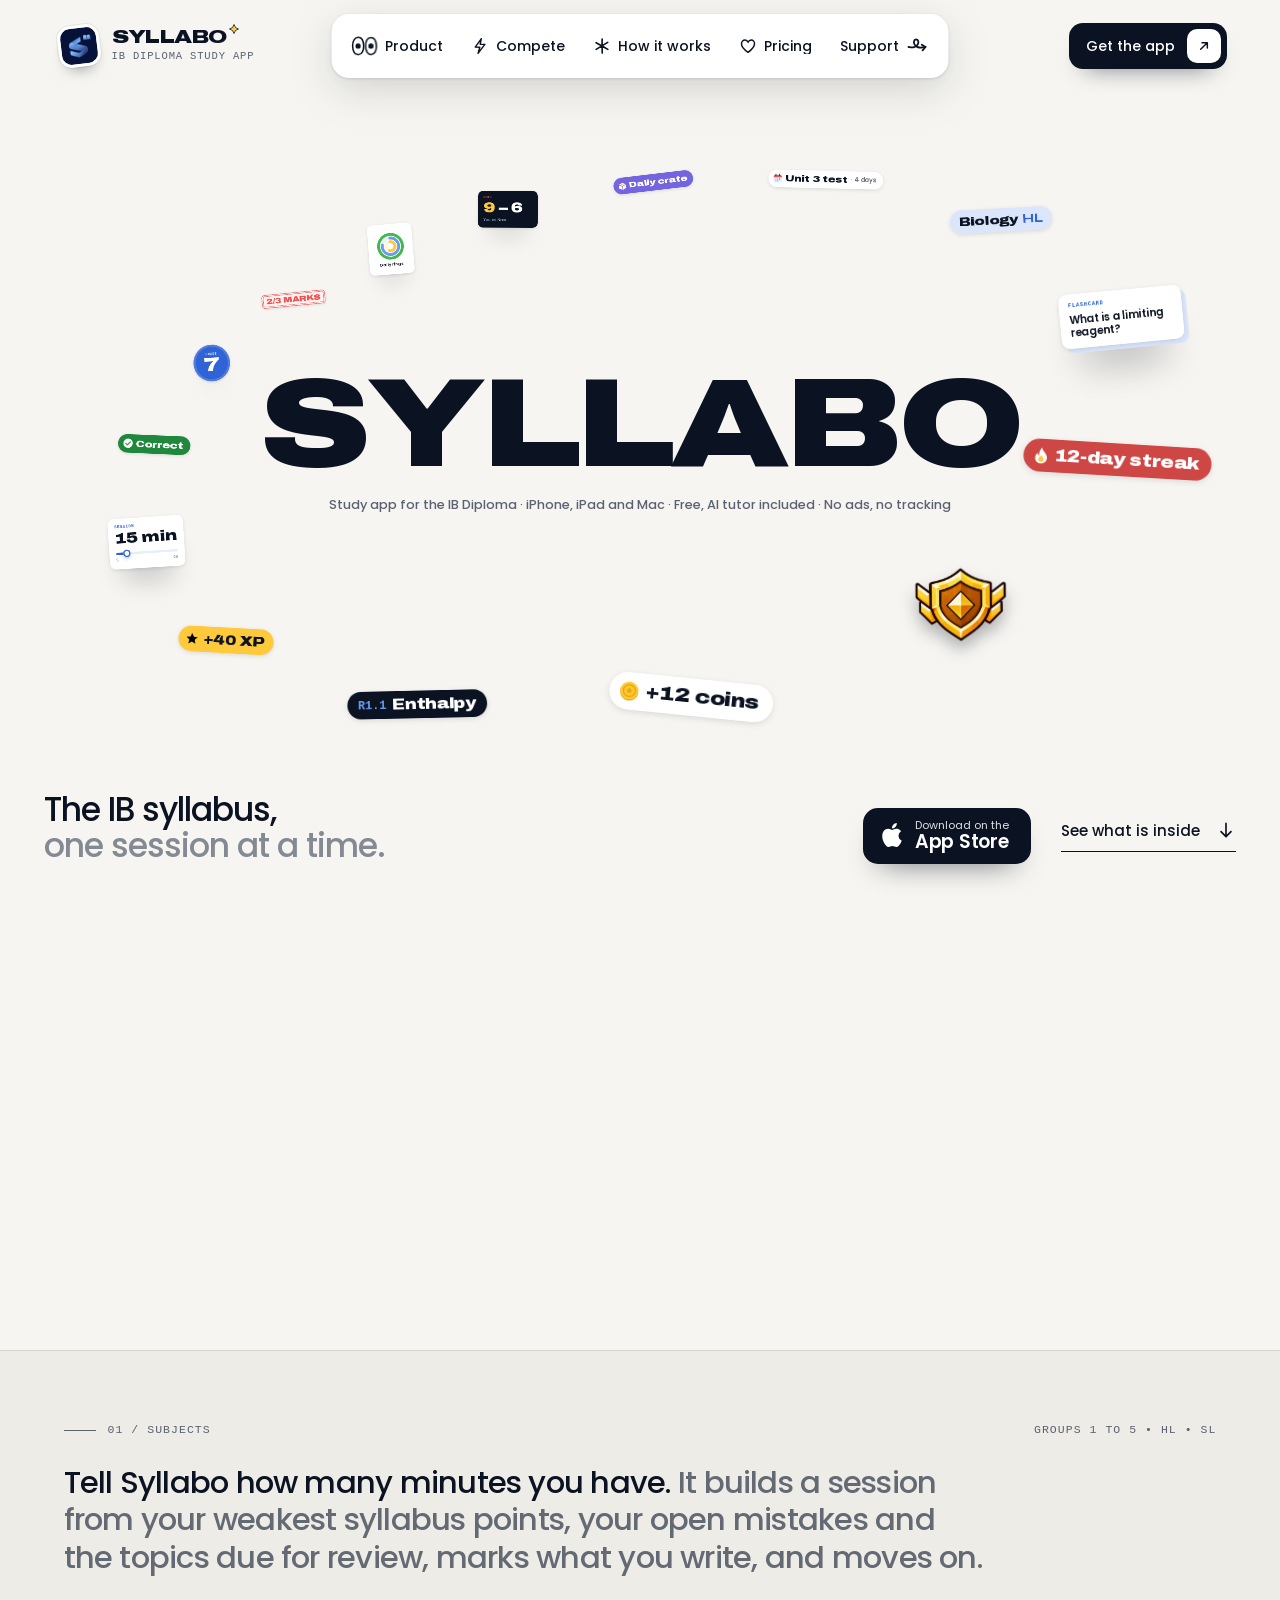
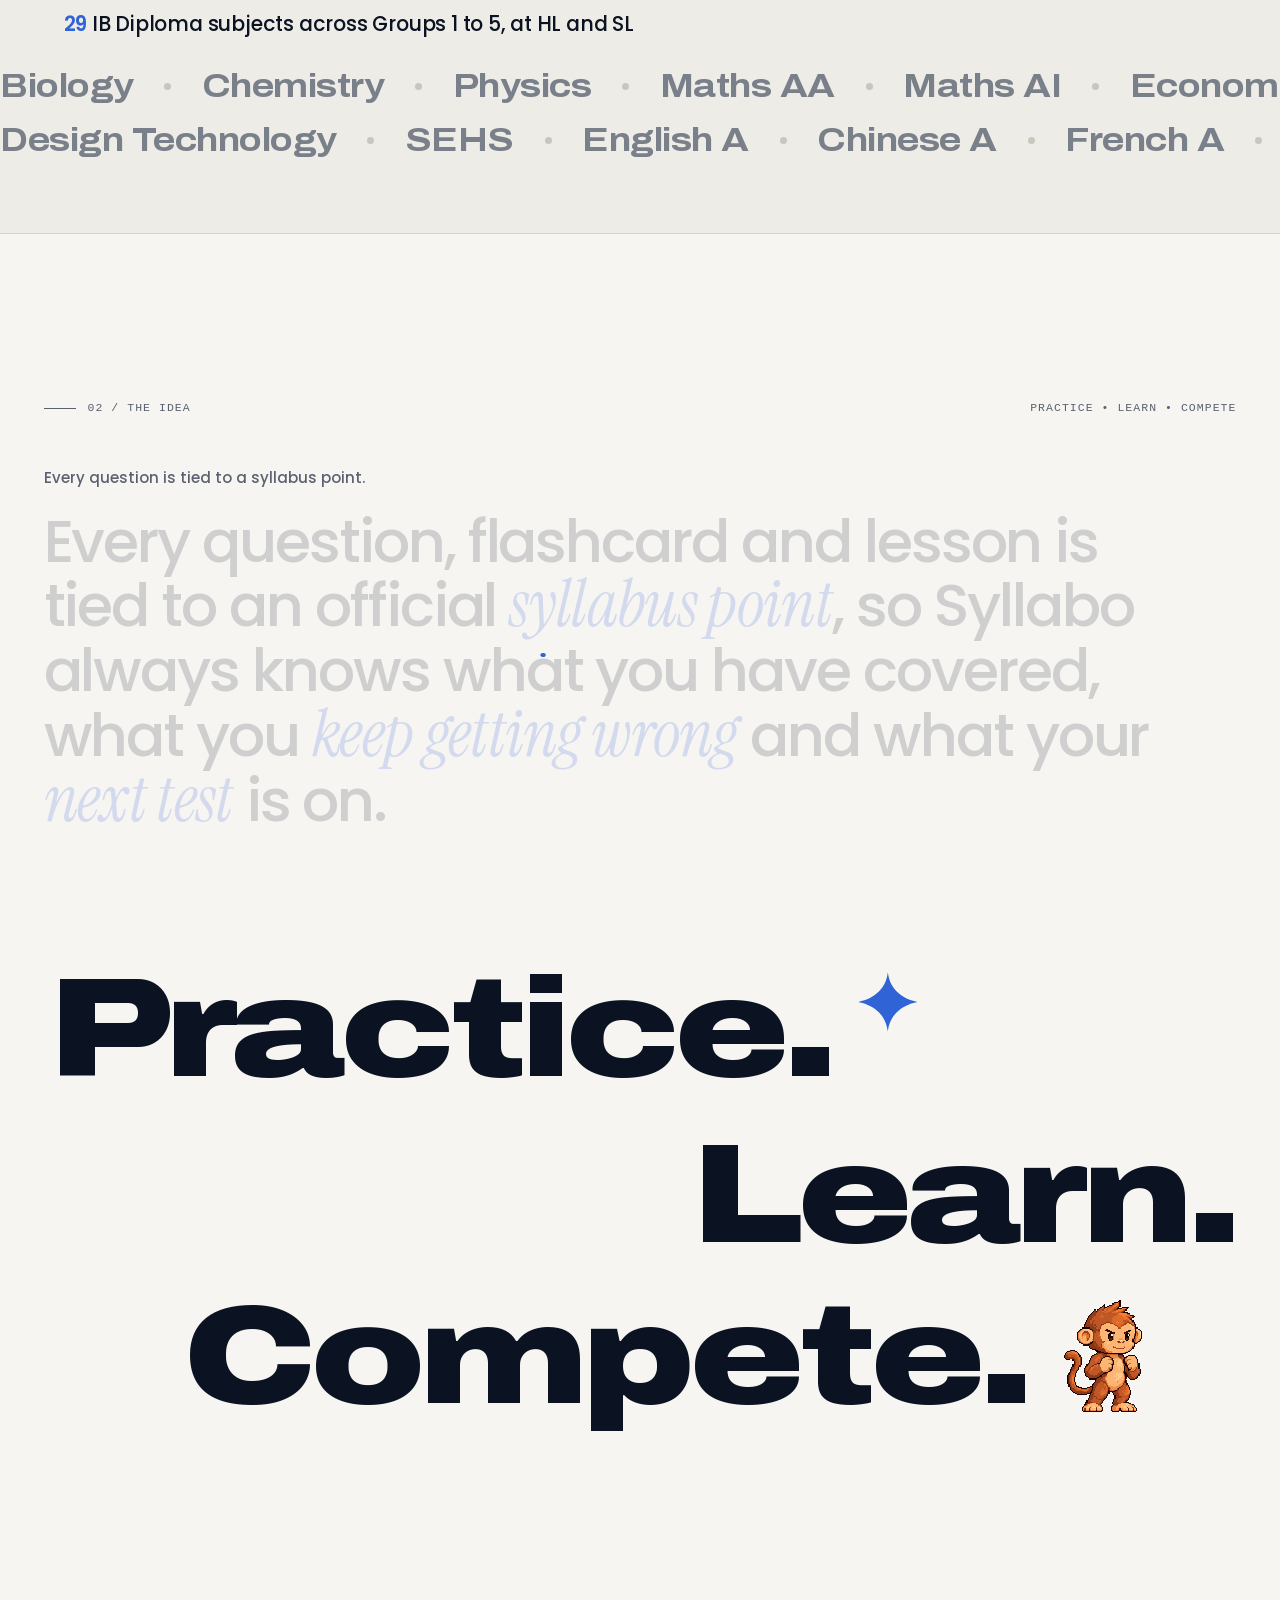
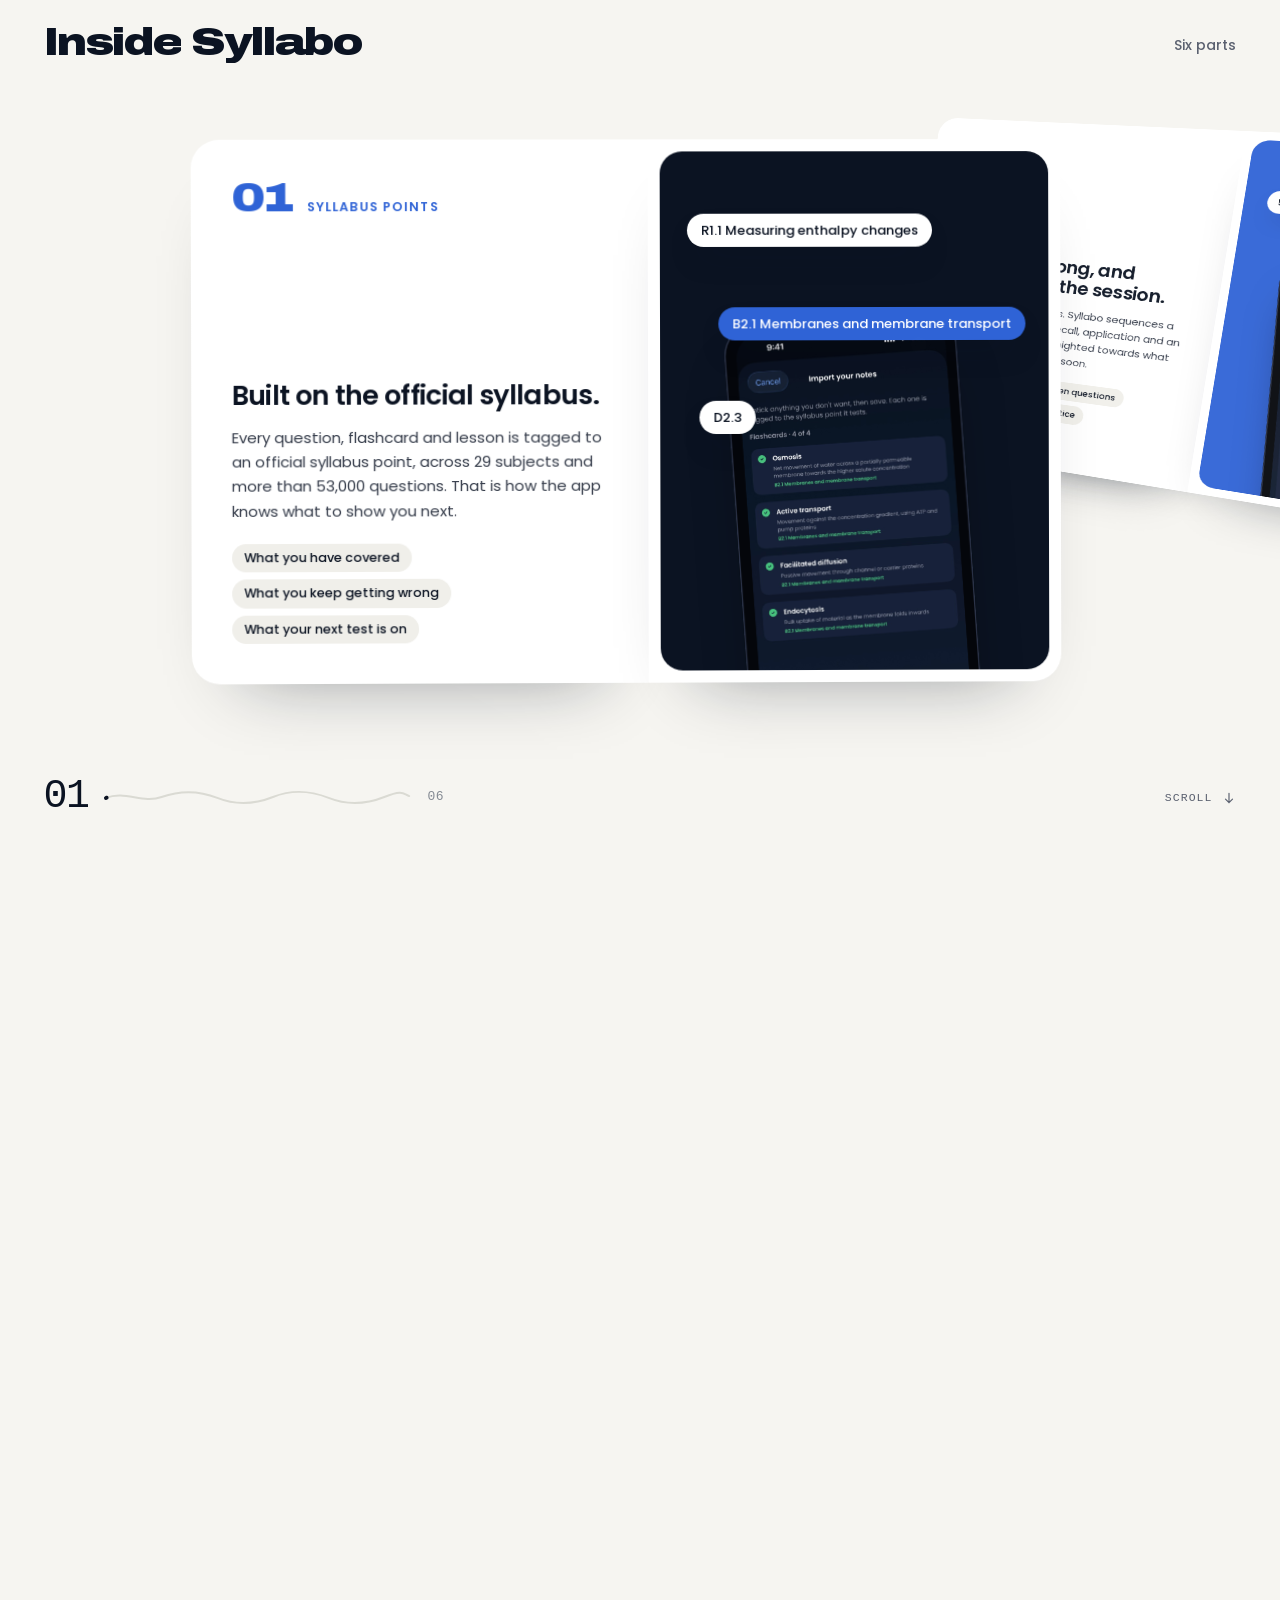
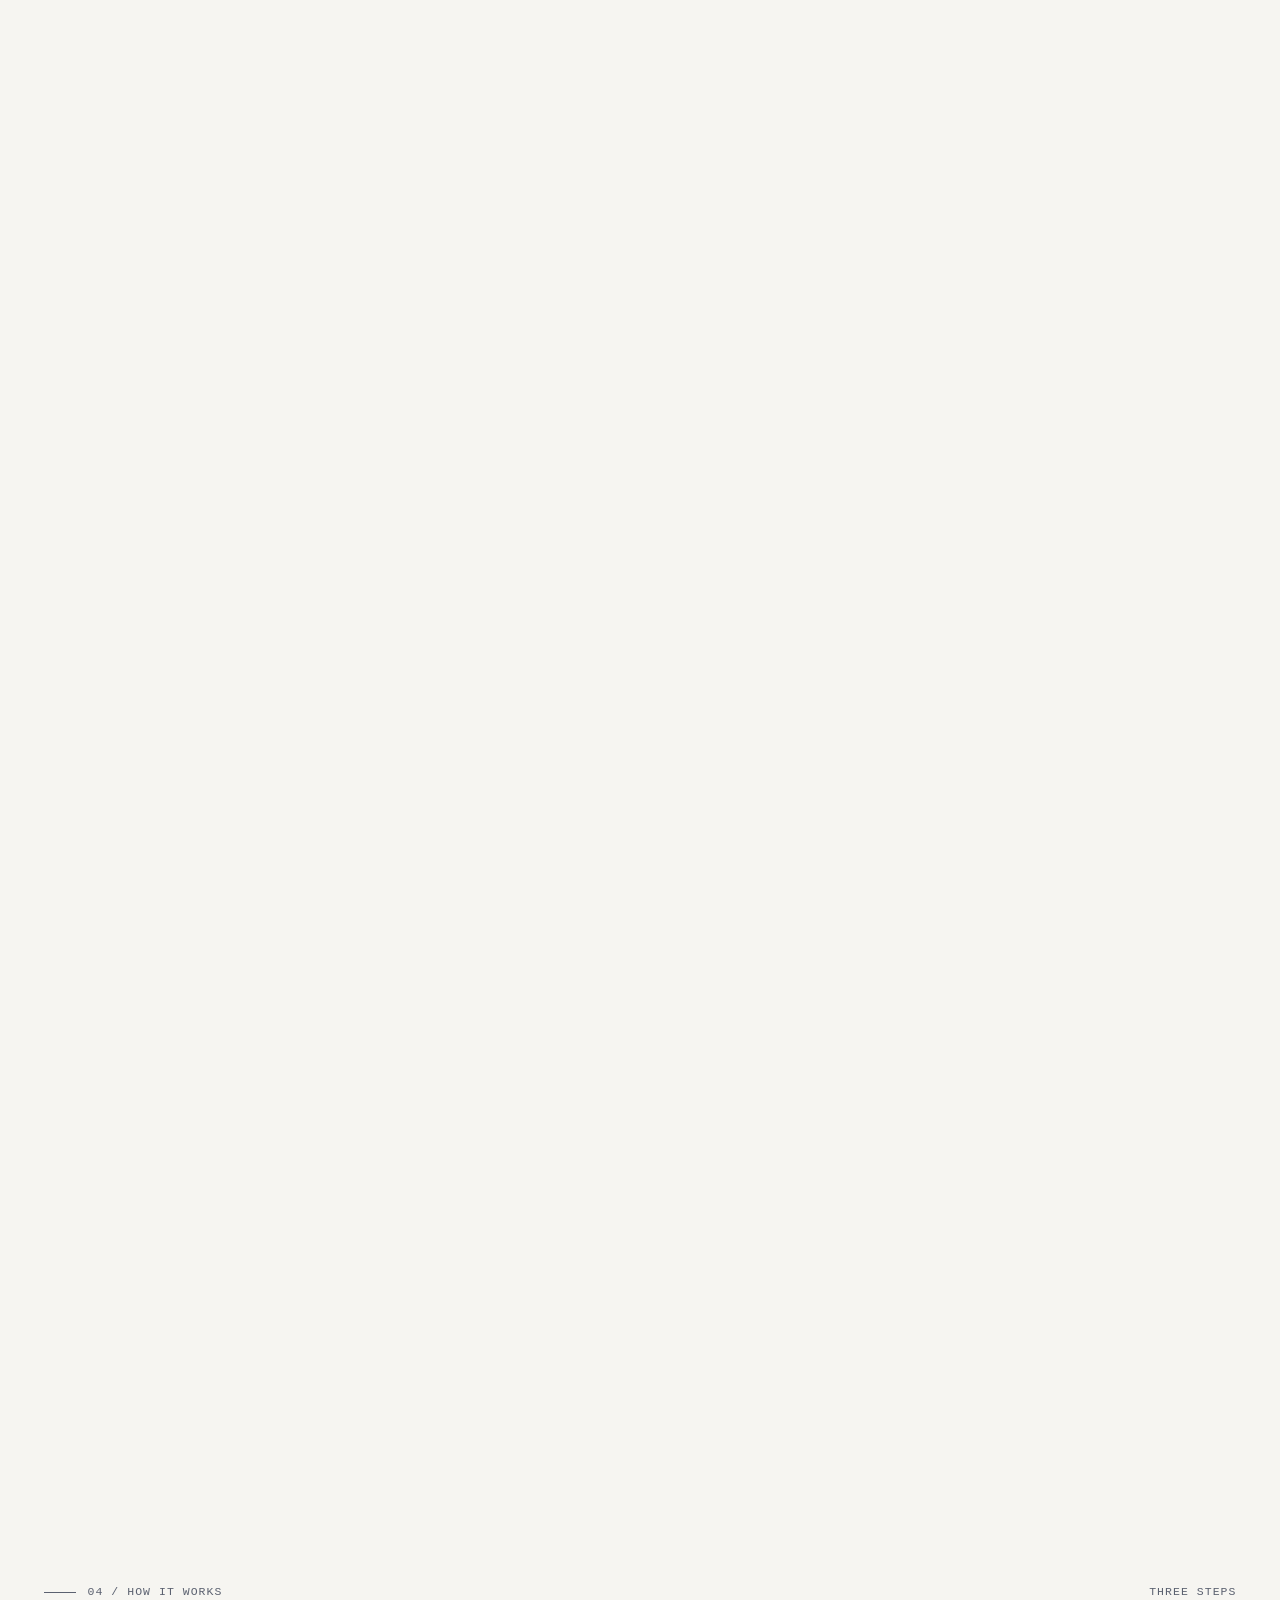
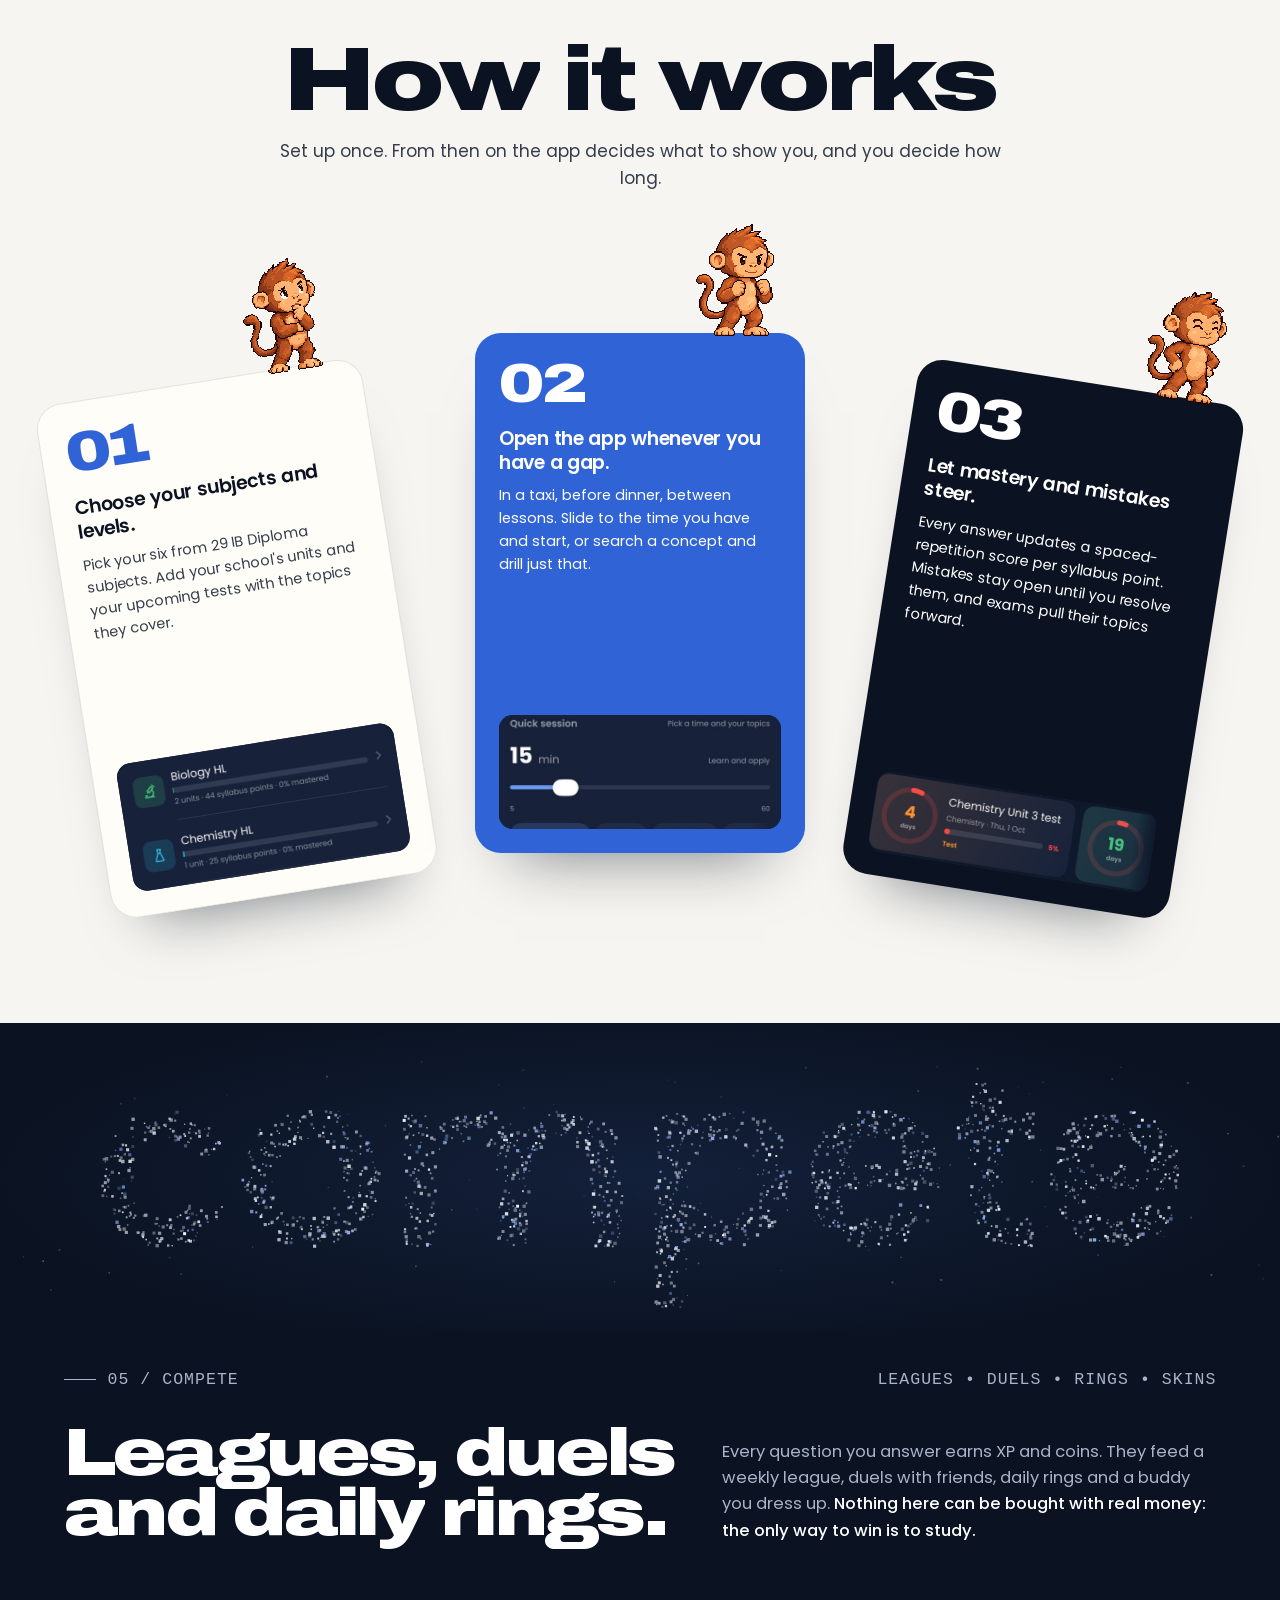
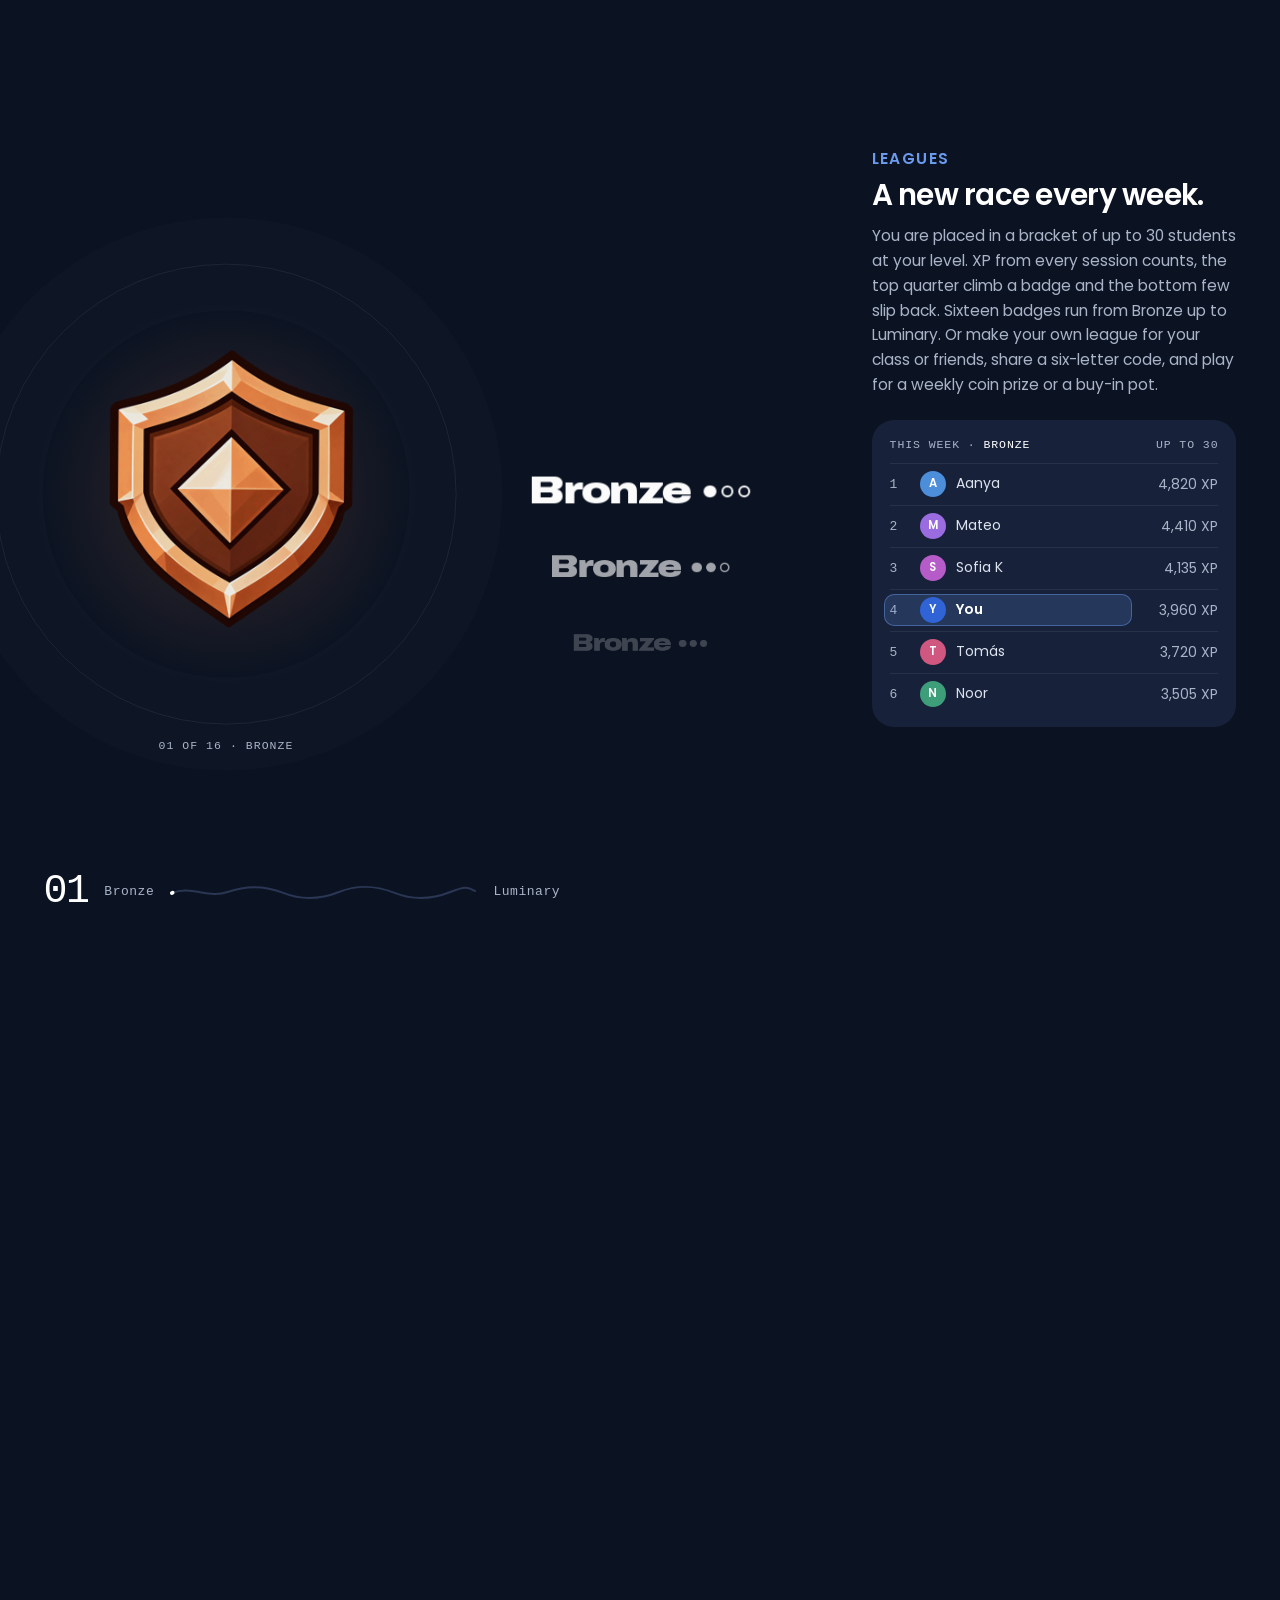
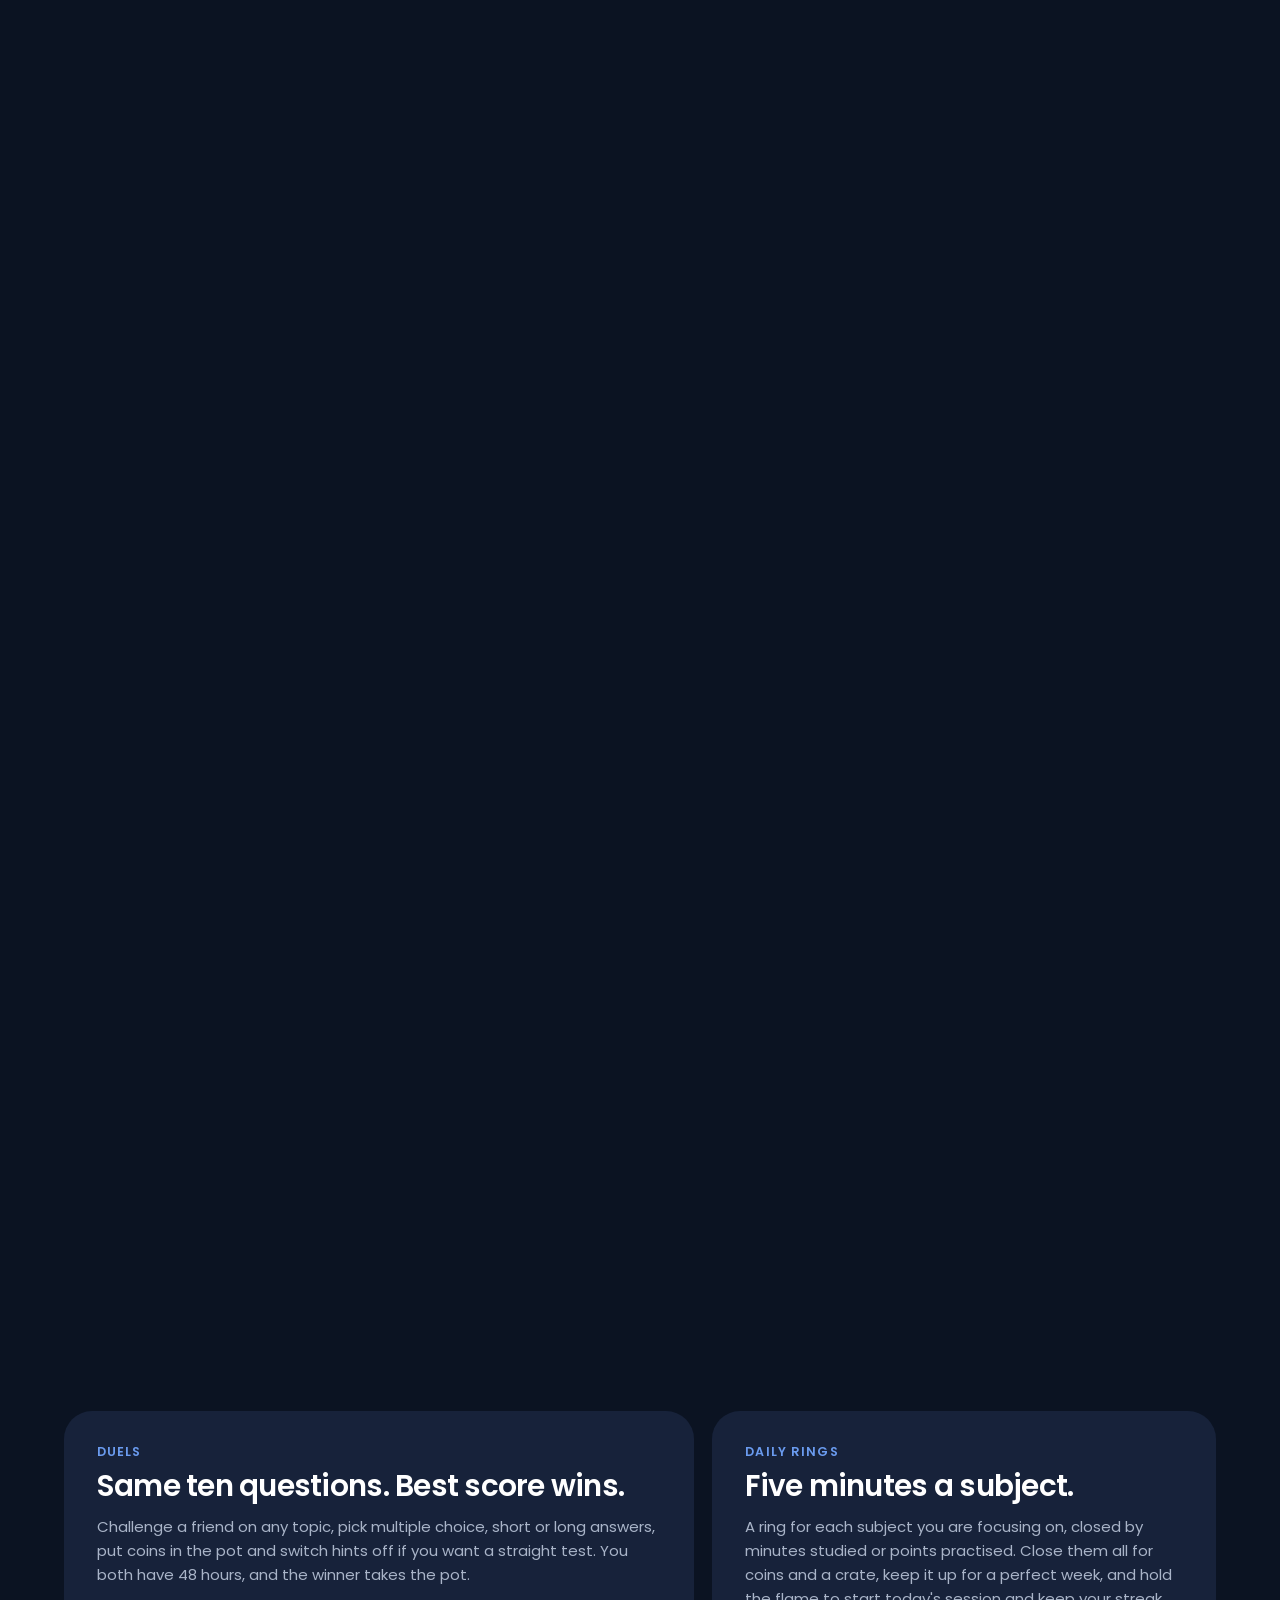
==== commit 2f8a1144: "Add files via upload" ====
--- a/index.html
+++ b/index.html
@@ -1230,7 +1230,7 @@
 /* sections in page order; the one holding the middle of the viewport is current, and a later entry wins (#deck sits inside #product) */
 const SECS=[['top'],['subjects','01','Subjects'],['product','02','The idea'],['deck','03','Inside Syllabo'],['how','04','How it works'],['compete','05','Compete'],['included','06','What is included'],['pricing','07','Pricing'],['faq','08','Questions'],['download','09','Get Syllabo']].map(([id,n,t])=>({id,n,t,el:d.getElementById(id),top:0}));
 const LINK_OF={product:'product',deck:'product',how:'how',compete:'compete',pricing:'pricing'};
-let secIdx=-1,navLink=null,circN=0,merged=null,tucked=false,lastSy=-1,tuckAcc=0,heroEnd=0,noTuckUntil=0;
+let secIdx=-1,navLink=null,circN=0,merged=null,tucked=false,lastSy=-1,tuckAcc=0,heroEnd=0,noTuckUntil=0,navHold=0,lastScrollT=0;
 /* rolling letters: the real word stays in .sr, two aria-hidden rows of letters do the roll */
 $$('.lbl',links).forEach(l=>{const t=l.textContent.trim(),row=()=>'<span>'+Array.from(t).map((c,j)=>'<i style="--j:'+j+'">'+(c===' '?' ':c)+'</i>').join('')+'</span>';l.innerHTML='<span class="sr">'+t+'</span><span class="rl" aria-hidden="true">'+row()+row()+'</span>'});
 function measureNav(){
@@ -1273,9 +1273,18 @@
   if(lkSpark)lkSpark.animate([{transform:'none'},{transform:'rotate('+(dir*180)+'deg) scale(1.45)',offset:.45},{transform:'rotate('+(dir*360)+'deg)'}],{duration:900,easing:'cubic-bezier(.34,1.45,.64,1)'});
 }
 function setTuck(v){if(v!==tucked){tucked=v;navEl.classList.toggle('tuck',v)}}
+/* a nav click moves the circle and the readout straight to that link, and holds them there while the page glides past
+   the sections in between, so the circle does not stop on each one on the way */
+function navJump(id){
+  const k=SECS.findIndex(x=>x.id===id);if(k<0)return;
+  navHold=performance.now()+700;
+  if(k!==secIdx){const dir=k>secIdx?1:-1;secIdx=k;rollSub(SECS[k],dir,false)}
+  const lid=LINK_OF[id]||null;setActive(lid);sheetA.forEach(a=>a.classList.toggle('on',a.dataset.sec===lid));
+}
 function navUpd(){
+  const now=performance.now(),held=navHold&&(now<navHold||SS.active||now-lastScrollT<160);if(!held)navHold=0;
   const mid=sy+H*.5;let k=0;for(let i=1;i<SECS.length;i++)if(SECS[i].top<=mid)k=i;
-  if(k!==secIdx){const first=secIdx<0,dir=k>secIdx?1:-1;secIdx=k;const sec=SECS[k],lid=LINK_OF[sec.id]||null;rollSub(sec,dir,first);setActive(lid);sheetA.forEach(a=>a.classList.toggle('on',a.dataset.sec===lid))}
+  if(!held&&k!==secIdx){const first=secIdx<0,dir=k>secIdx?1:-1;secIdx=k;const sec=SECS[k],lid=LINK_OF[sec.id]||null;rollSub(sec,dir,first);setActive(lid);sheetA.forEach(a=>a.classList.toggle('on',a.dataset.sec===lid))}
   const m=W<960||sy>H*.55;if(m!==merged){merged=m;navEl.classList.toggle('merged',m)}
   wvF.style.strokeDashoffset=(1-clamp(sy/Math.max(maxY(),1),0,1)).toFixed(4);
   /* tuck away while reading down past the hero, come back on the way up */
@@ -1686,7 +1695,7 @@
   if(pwVis&&!reduced){drawParticles(dt,false);more=true}
   if(more)requestAnimationFrame(frame);else running=false; /* rAF itself stops while the tab is hidden */
 }
-addEventListener('scroll',()=>{if(SS.active&&Math.abs(scrollY-SS.set)>3){SS.active=false}if(!SS.active){SS.cur=SS.tgt=scrollY}dirty=true;inkReset();kick()},{passive:true});
+addEventListener('scroll',()=>{lastScrollT=performance.now();if(SS.active&&Math.abs(scrollY-SS.set)>3){SS.active=false}if(!SS.active){SS.cur=SS.tgt=scrollY}dirty=true;inkReset();kick()},{passive:true});
 let rt;addEventListener('resize',()=>{
   /* a phone toolbar sliding in or out changes only the height: no full re-measure (it would reshuffle the particle word) */
   if(innerWidth===W&&!mPin.matches&&!mHeroPin.matches){H=innerHeight;dirty=true;kick();return}
@@ -1705,7 +1714,7 @@
   if(e.defaultPrevented||e.button!==0||e.metaKey||e.ctrlKey||e.shiftKey)return;
   const a=e.target.closest('a[href^="#"]');if(!a||a.classList.contains('menu-btn'))return;
   const id=decodeURIComponent(a.getAttribute('href').slice(1));const el=id?d.getElementById(id):null;if(!el)return;
-  e.preventDefault();let y;if(!sheet.hidden)setMenu(false);if(a.closest('.nav'))noTuckUntil=performance.now()+1800;
+  e.preventDefault();let y;if(!sheet.hidden)setMenu(false);if(a.closest('.nav'))noTuckUntil=performance.now()+1800;if(a.dataset.sec&&a.closest('.nav,.sheet'))navJump(a.dataset.sec);
   const di=dCards.indexOf(el);
   if(id==='top')y=0;else if(di>=0&&deckOn)y=deckTop+(di+.5)*H+2;else if(el===deck||id==='product')y=docTop(el)-90;else y=docTop(el)-90;
   glideTo(y);history.pushState(null,'','#'+id);
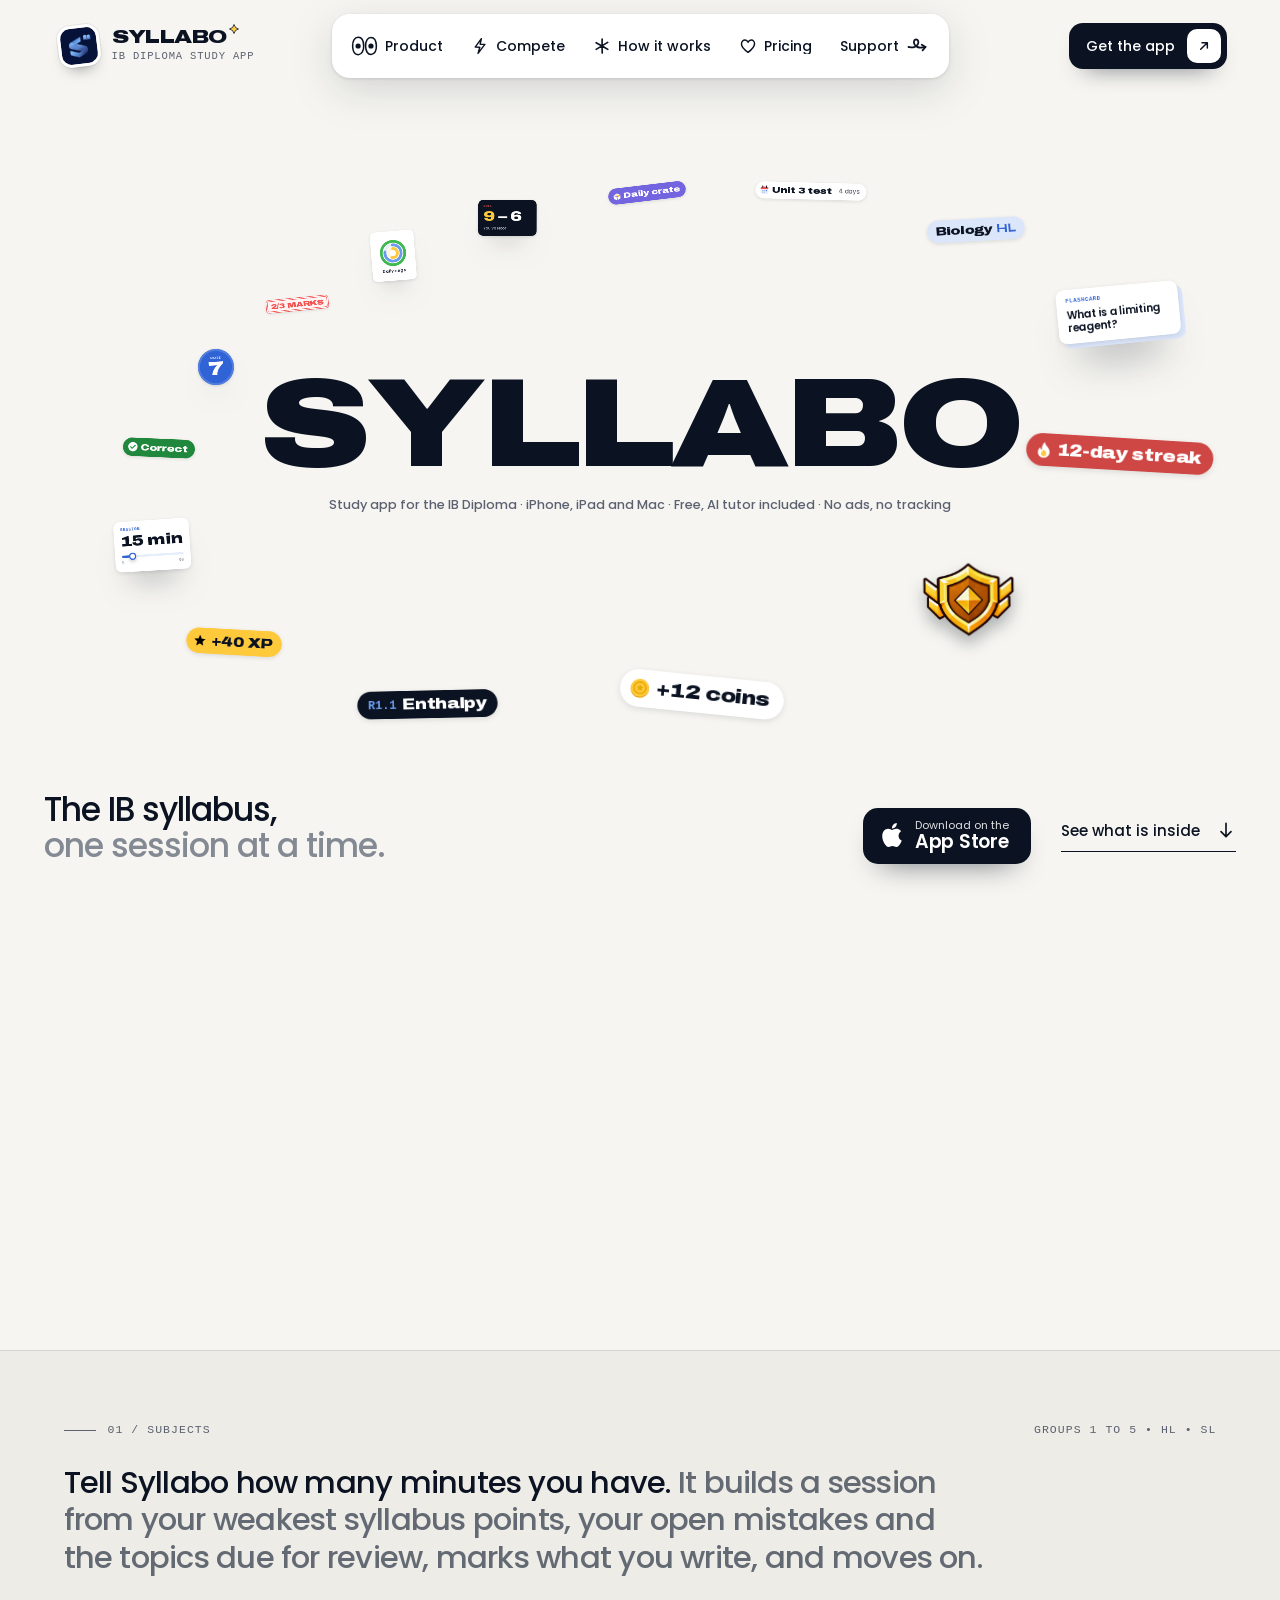
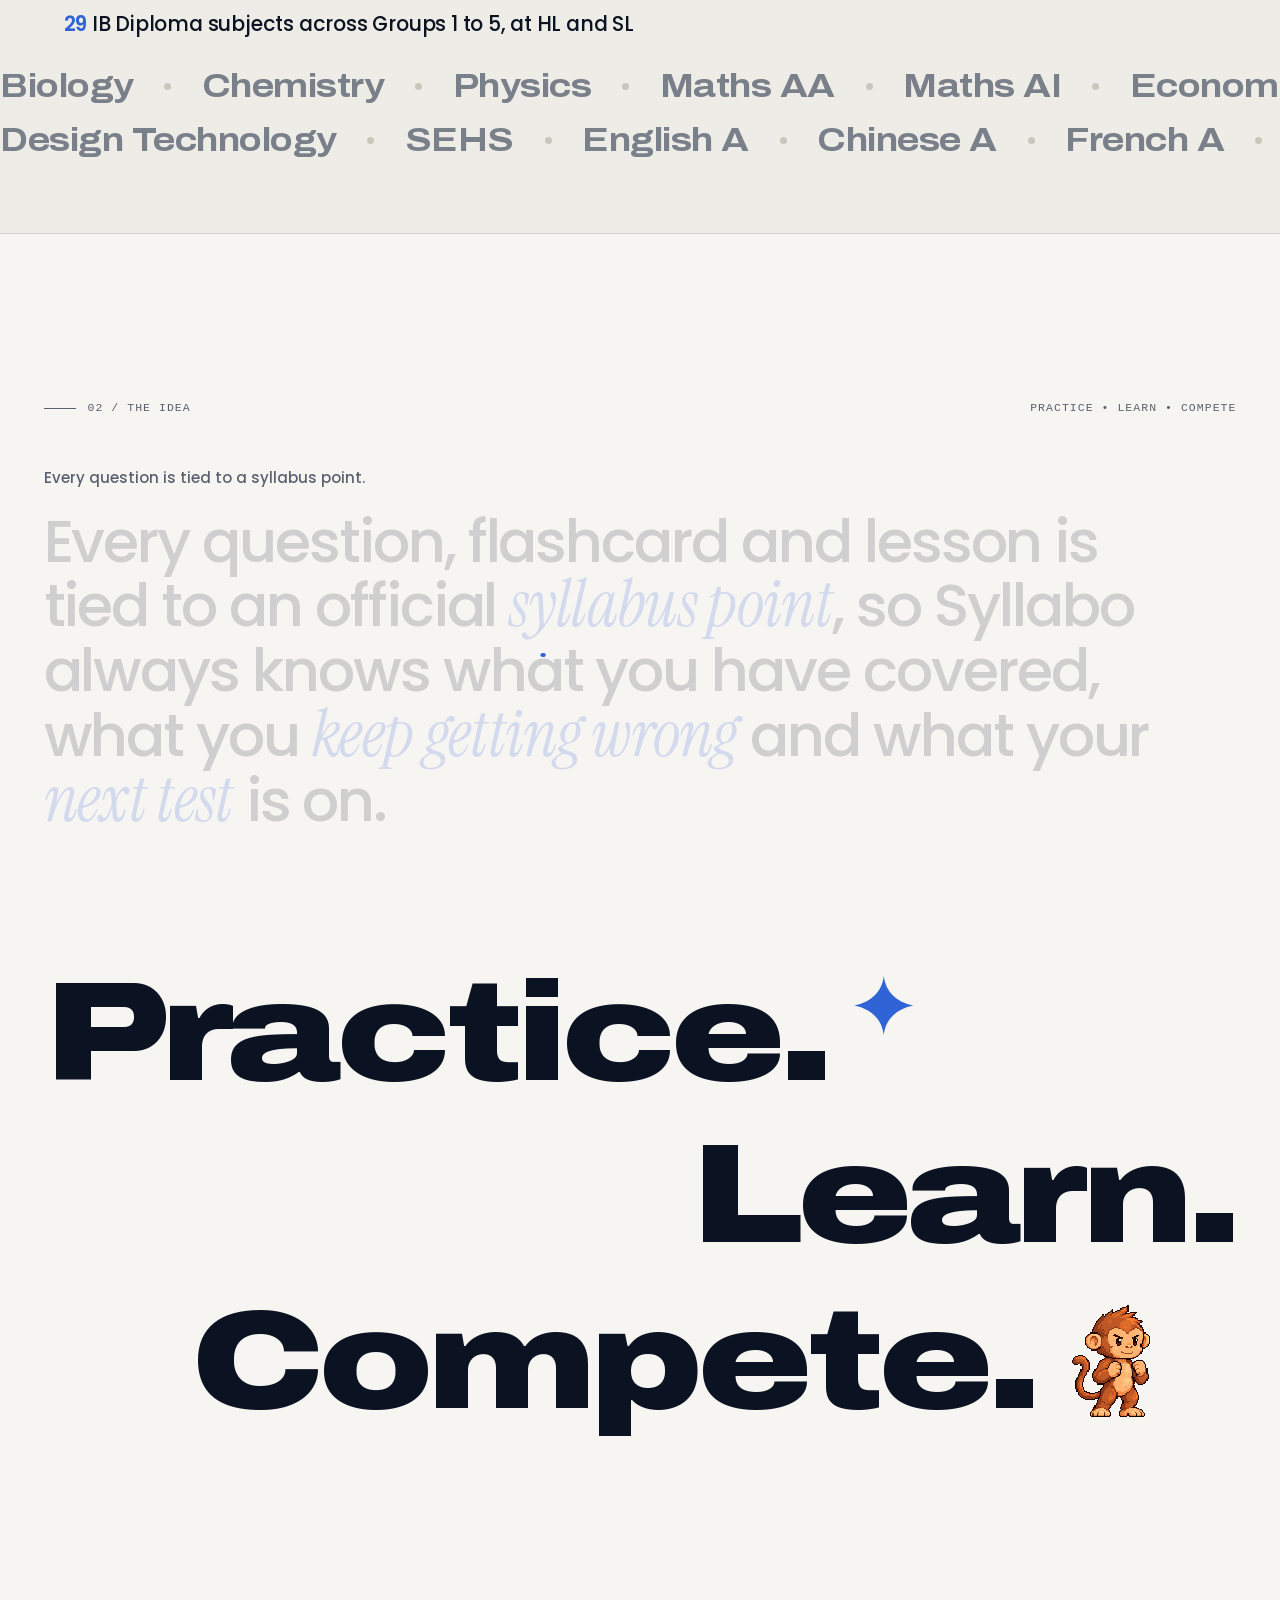
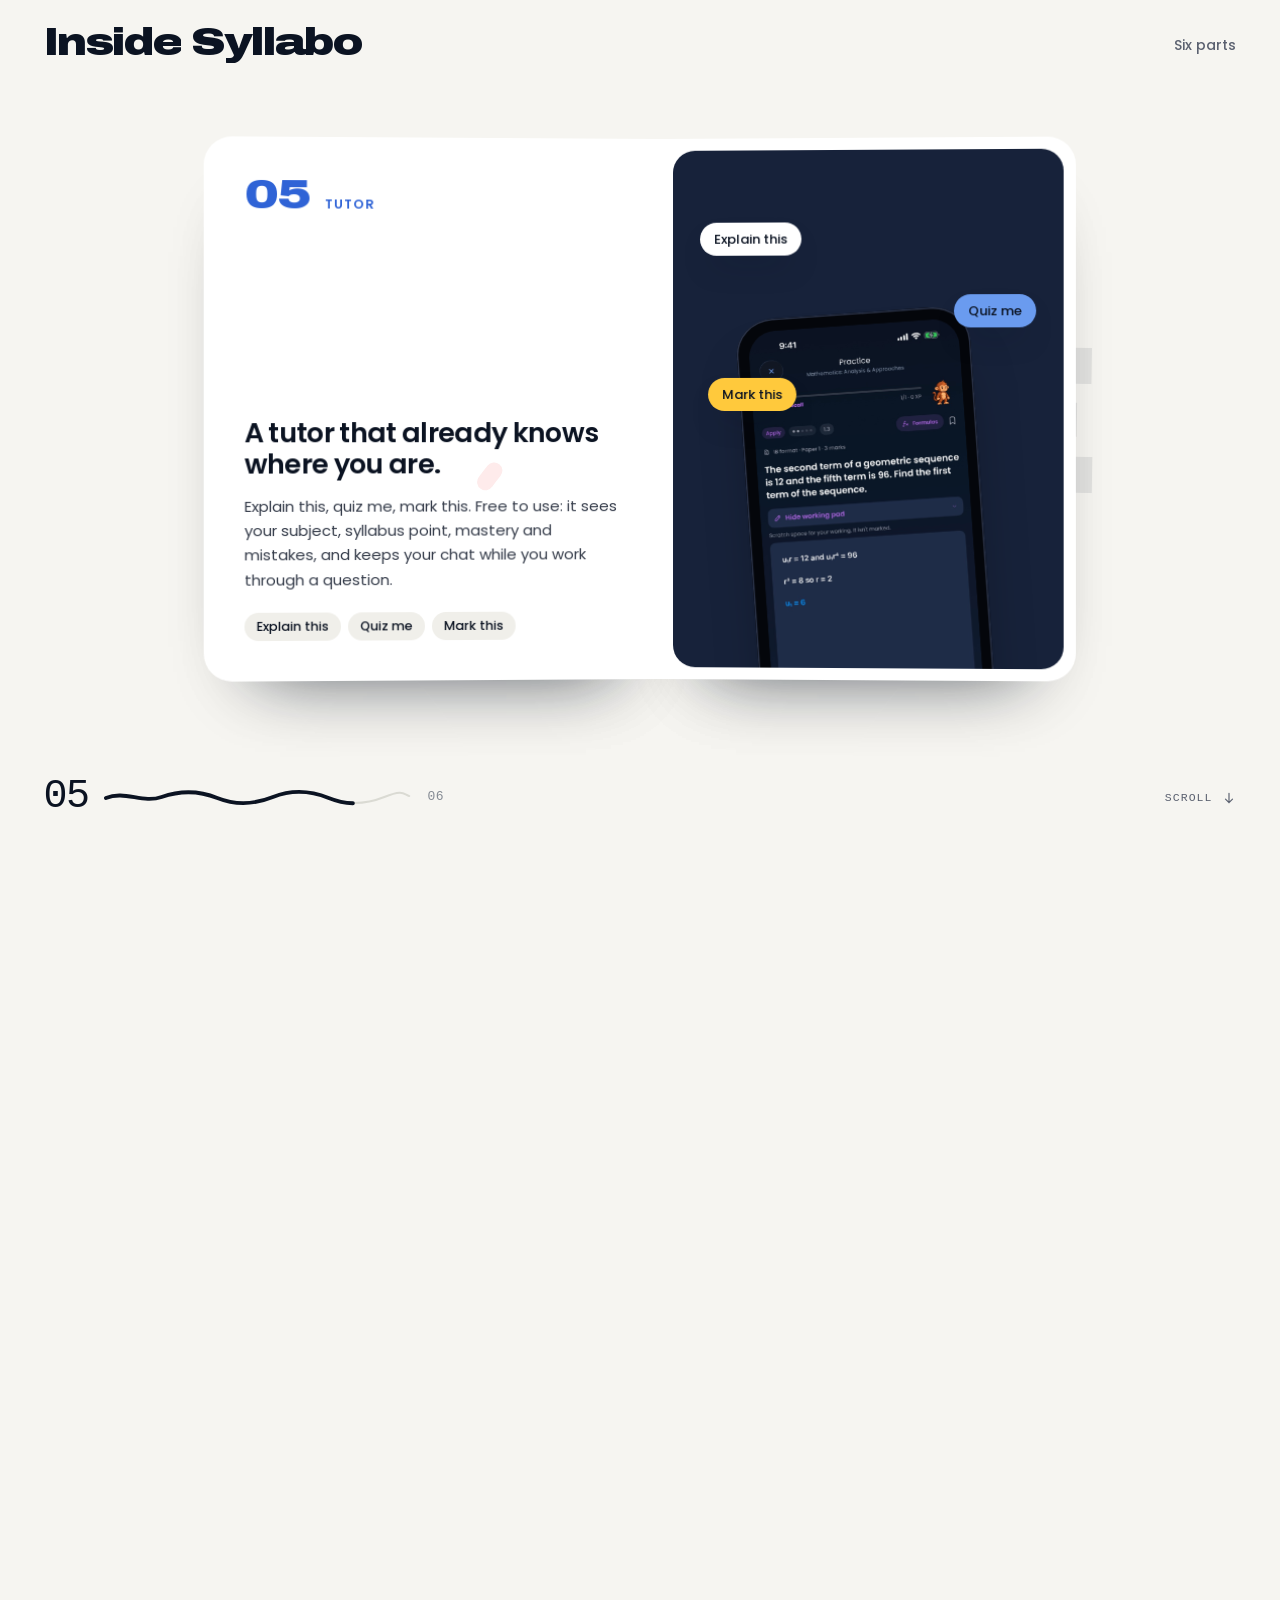
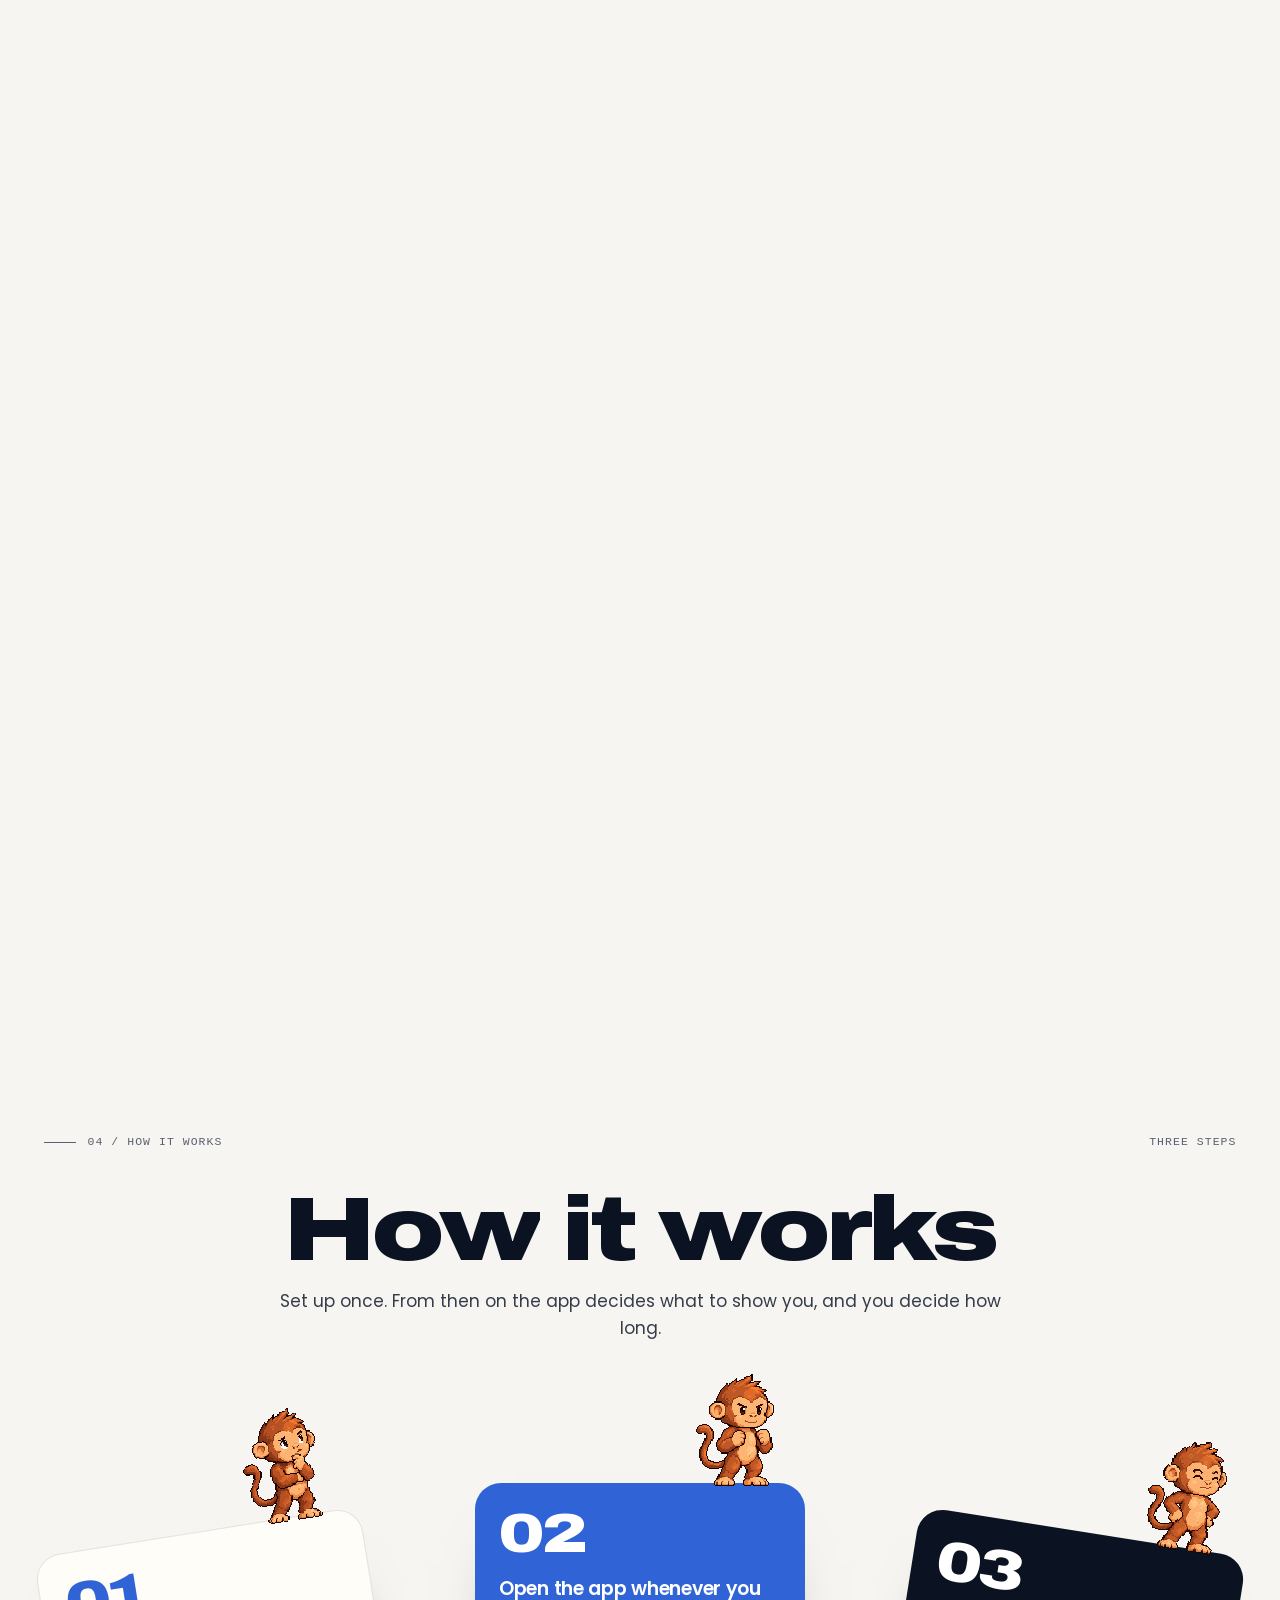
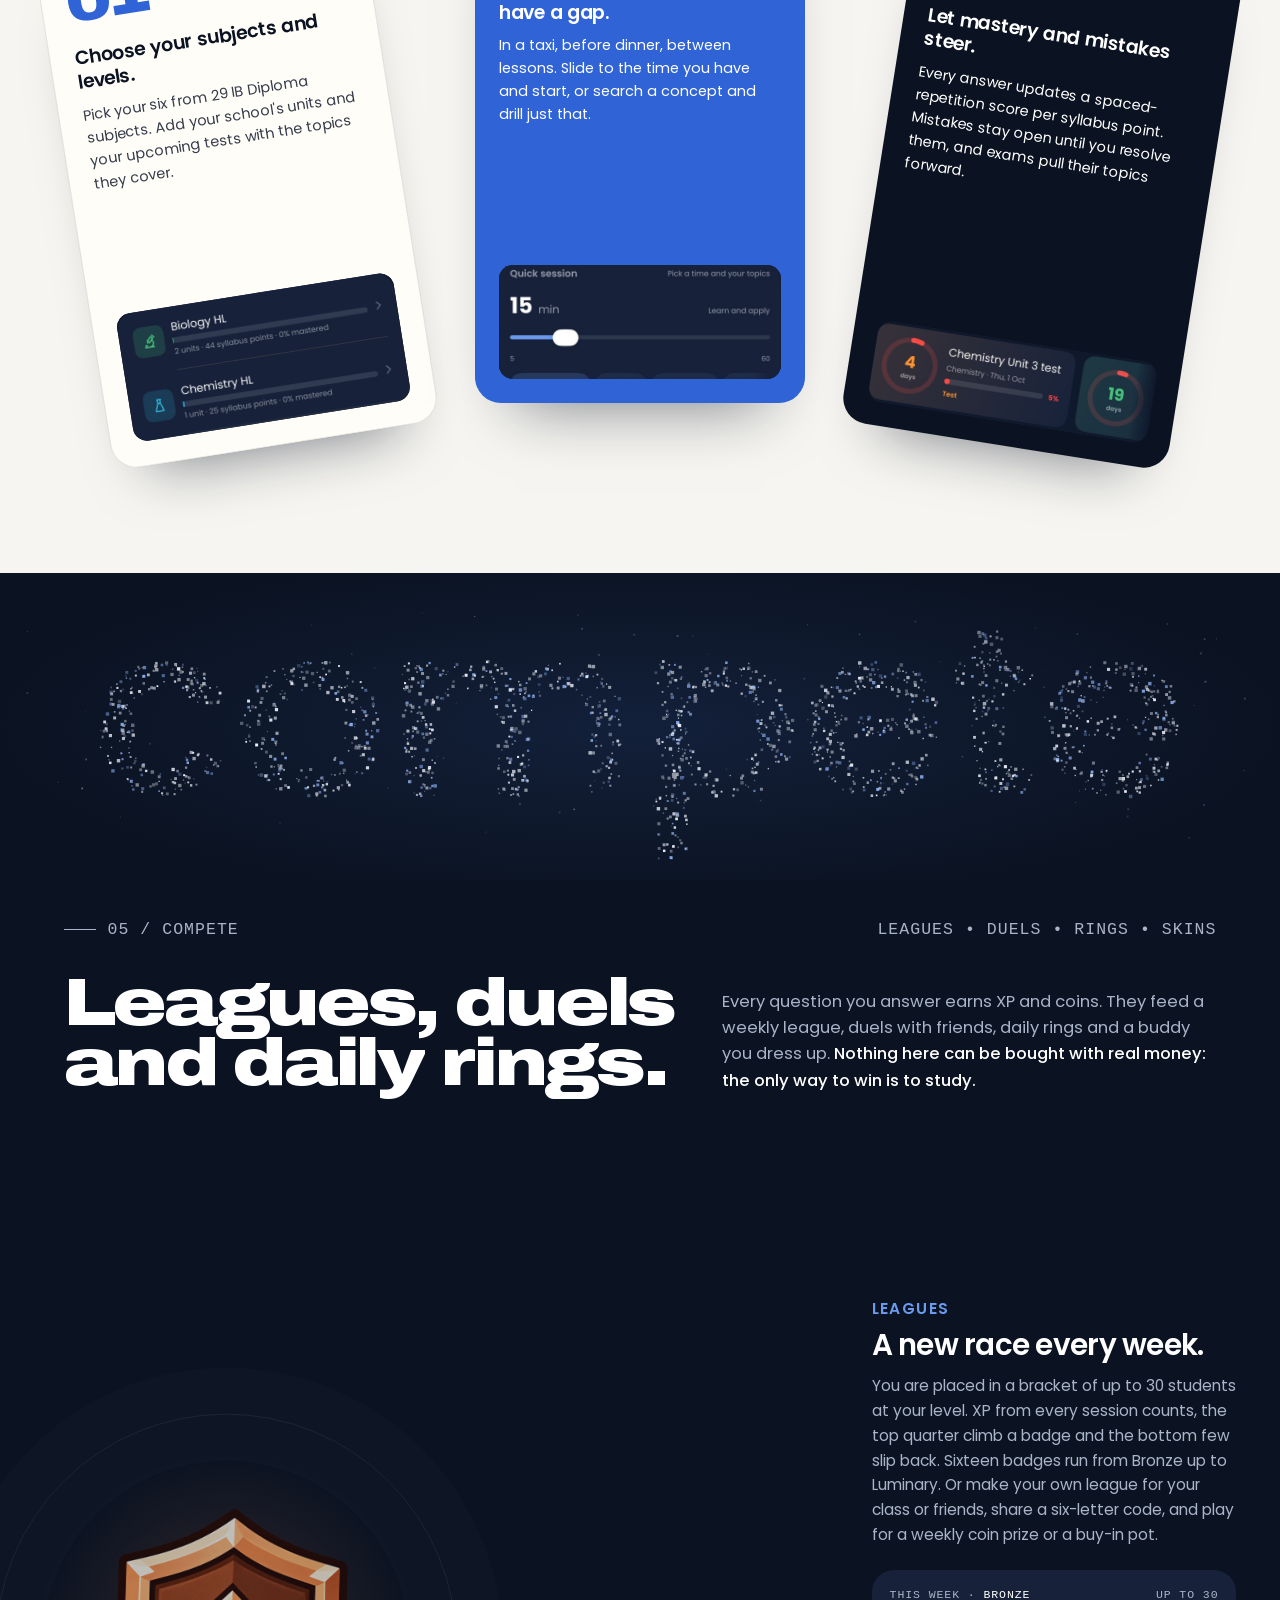
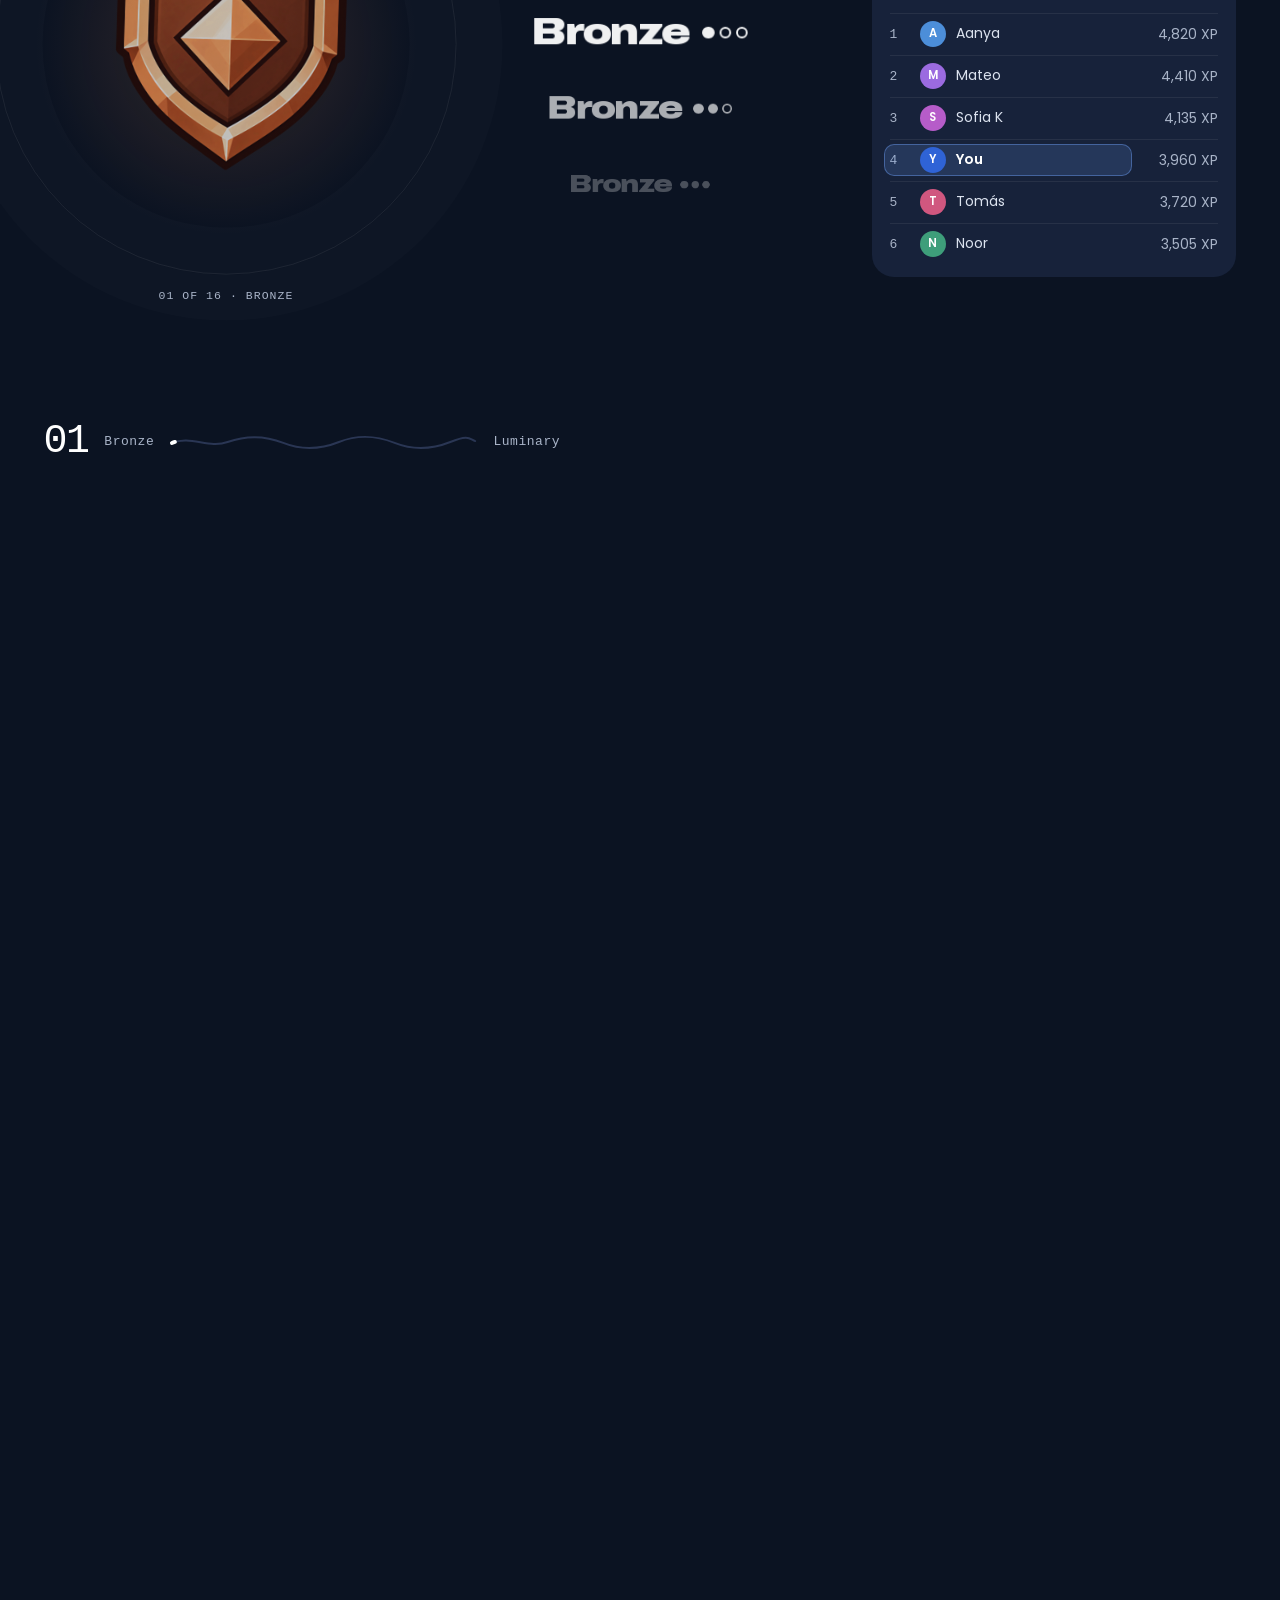
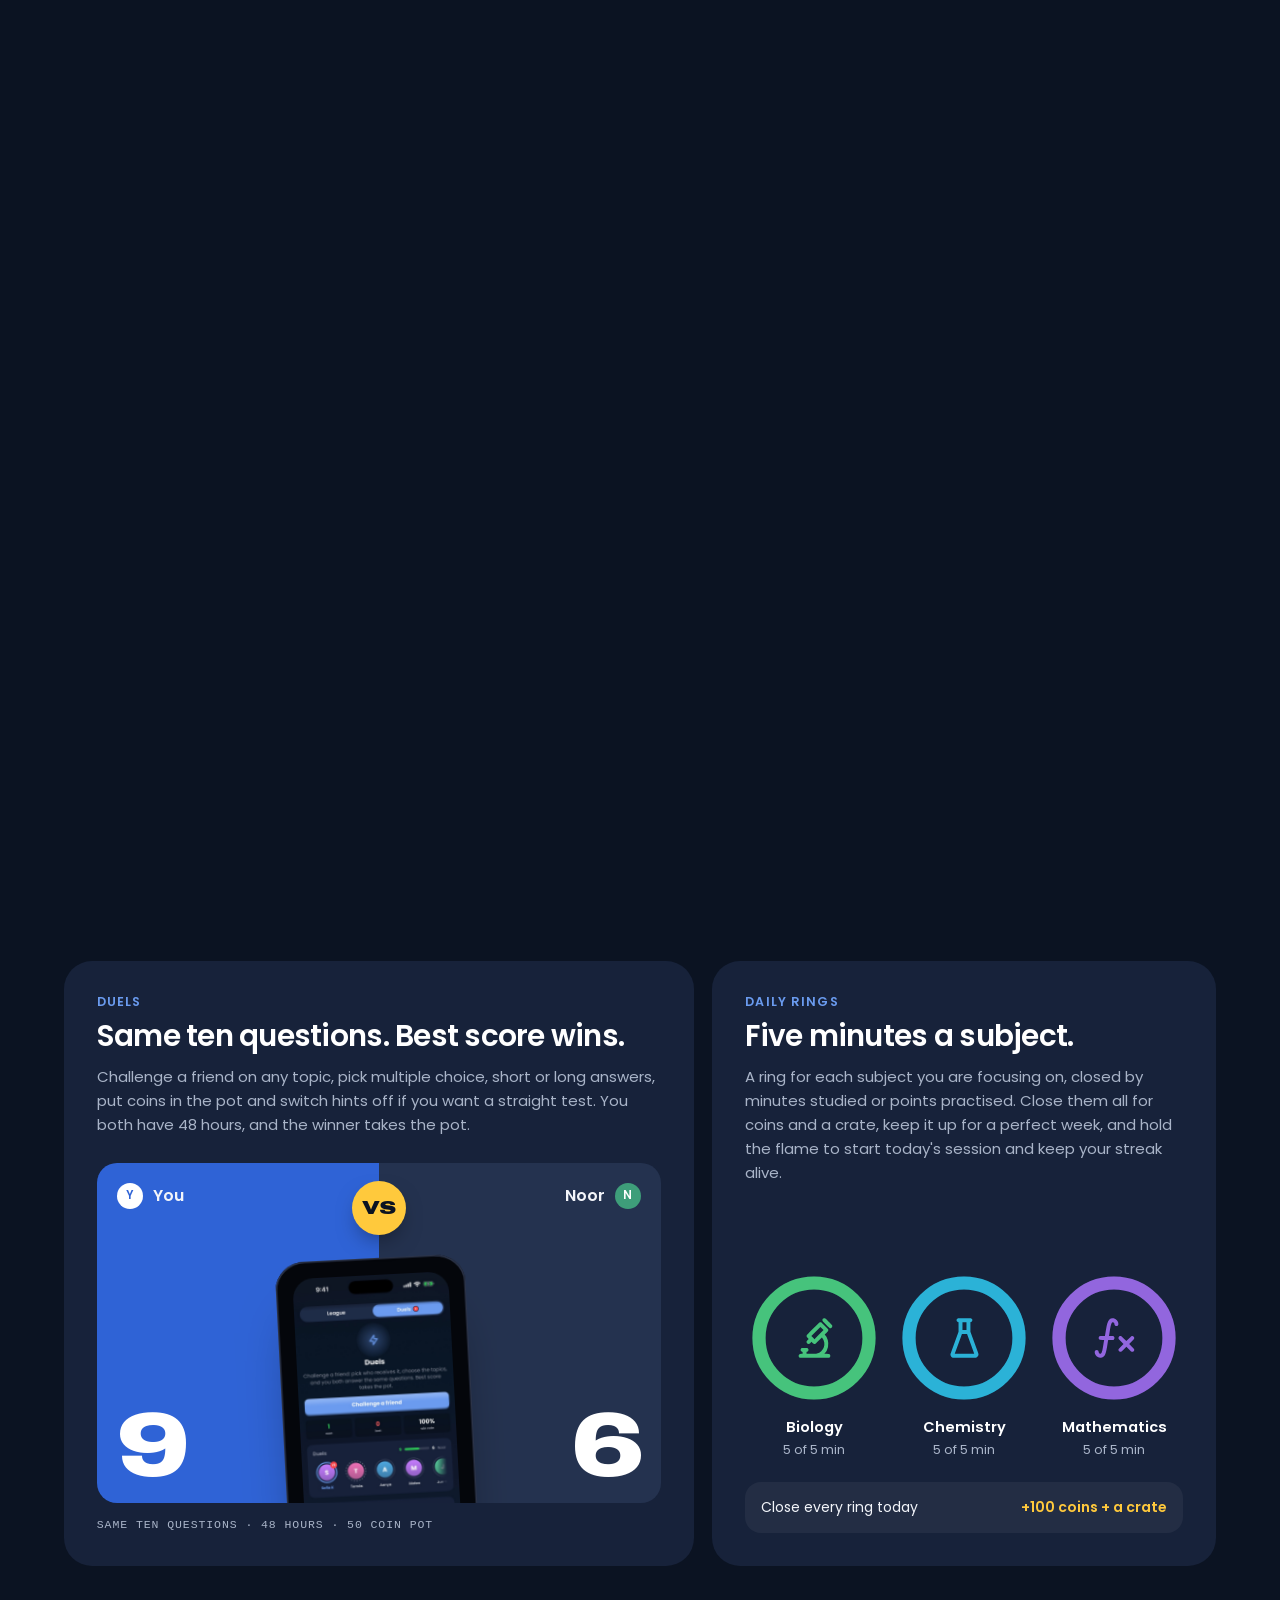
==== commit 68c3ff4f: "Add files via upload" ====
--- a/index.html
+++ b/index.html
@@ -75,7 +75,7 @@
 ul,ol{padding:0;list-style:none}
 button{font:inherit;color:inherit}
 a,button,summary{-webkit-tap-highlight-color:transparent}
-@media (prefers-reduced-motion:no-preference){.appstore:active,.nav-cta:active,.menu-btn:active{transform:scale(.97)!important;transition:transform .12s}}
+@media (prefers-reduced-motion:no-preference){html:not(.magon) .appstore:active,html:not(.magon) .nav-cta:active,.menu-btn:active{transform:scale(.97)!important;transition:transform .12s}}
 .px{image-rendering:pixelated}
 .sr{position:absolute!important;width:1px;height:1px;padding:0;margin:-1px;overflow:hidden;clip:rect(0 0 0 0);clip-path:inset(50%);white-space:nowrap;border:0}
 :focus-visible{outline:3px solid var(--blue);outline-offset:3px}
@@ -114,11 +114,11 @@
 .bar{position:relative;max-width:1240px;margin:0 auto;height:64px;display:grid;grid-template-columns:1fr auto 1fr;align-items:center;gap:12px;padding:0 9px 0 10px}
 .bar>a,.bar>nav,.nav-end{position:relative;pointer-events:auto}
 .nav.merged .bar{pointer-events:auto}
-.bar-sh{position:absolute;inset:0;pointer-events:none;filter:drop-shadow(0 12px 20px rgba(11,19,34,.13)) drop-shadow(0 1px 1.5px rgba(11,19,34,.13))}
+.bar-sh{position:absolute;inset:0;pointer-events:none;will-change:transform;filter:drop-shadow(0 12px 20px rgba(11,19,34,.13)) drop-shadow(0 1px 1.5px rgba(11,19,34,.13))}
 .bar-bg{position:absolute;inset:0;background:#fff;clip-path:inset(0 var(--cr,0px) 0 var(--cl,0px) round 18px)}
 .nav.ready .bar-bg{transition:clip-path .85s var(--ease)}
 .nav.merged .bar-bg{clip-path:inset(0 0 0 0 round 18px)}
-.wave{position:absolute;left:22px;right:22px;bottom:3px;height:8px;overflow:visible;opacity:0;transition:opacity .25s}
+.wave{position:absolute;z-index:0;pointer-events:none;left:22px;right:22px;bottom:3px;height:8px;overflow:visible;opacity:0;transition:opacity .25s}
 .nav.merged .wave{opacity:1;transition:opacity .5s .5s}
 .wave path{fill:none;stroke-width:1.6;stroke-linecap:round}
 .wv-t{stroke:rgba(11,19,34,.08)}
@@ -221,7 +221,7 @@
 @media (min-width:760px){.field{position:absolute;grid-area:auto;left:0;right:0;top:86px;bottom:0}.hero .mark,.hero .doodles{top:44%}.hero .wordmark{font-size:min(9.8vw,26vh)}.hero .doodles{scale:.66}.hero .tagline span{display:inline}.hero .tagline span+span::before{content:" · "}}
 .card{--aa:var(--a);position:absolute;left:calc(50% + cos(var(--aa))*39%);top:calc(50% + sin(var(--aa))*33%);display:block;text-decoration:none;color:var(--ink);transform:translate(-50%,-50%) rotate(calc(var(--t)*1deg)) scale(calc(.45 + .25*(cos(var(--aa) - 55deg) + 1)));-webkit-tap-highlight-color:transparent;-webkit-user-drag:none;-webkit-user-select:none;user-select:none}
 html.js .card{left:0;top:0;opacity:0;will-change:transform,opacity}
-.shd{position:absolute;inset:8% 6% 0;border-radius:18px;box-shadow:0 34px 50px -18px rgba(11,19,34,.55);opacity:.6}
+.shd{will-change:opacity;position:absolute;inset:8% 6% 0;border-radius:18px;box-shadow:0 34px 50px -18px rgba(11,19,34,.55);opacity:.6}
 .face{position:relative;display:block;width:calc(var(--w)*var(--k,1)*1px);border-radius:calc(16px*var(--k,1));overflow:hidden;background:var(--card);box-shadow:0 2px 8px -2px rgba(11,19,34,.18)}
 .face img{-webkit-user-drag:none;pointer-events:none}
 .sheen{position:absolute;inset:-20%;background:linear-gradient(105deg,transparent 38%,rgba(255,255,255,.22) 50%,transparent 62%);opacity:0;transition:opacity .45s;pointer-events:none}
@@ -422,7 +422,7 @@
 @media (min-width:1100px) and (min-height:720px) and (prefers-reduced-motion:no-preference){
   /* the reel: anubi.io's "In Evidenza" path in CSS 3D. Each card sits in a world seen by a camera 6 units away with a
      40 degree field of view; the JS sets the frame size (--cw/--ch) and the camera distance in px (--rp). */
-  html.js .deck{height:700vh}
+  html.js .deck{height:650vh}
   html.js .deck-stage{position:sticky;top:0;height:100vh;padding:0;overflow:hidden}
   html.js .deck-head{position:absolute;left:var(--pad);right:var(--pad);top:94px;margin:0;max-width:none;z-index:60;display:flex;align-items:flex-end;justify-content:space-between}
   html.js .deck-head .sec-label{display:none}
@@ -436,8 +436,11 @@
   html.js .deck-card>.dc-right{border-radius:0 28px 28px 0;padding-left:12px;transform-origin:0 50%;transform:rotateY(calc(var(--fold,0)*1deg))}
   /* cards further back fade towards the page colour, like anubi's fog */
   html.js .deck-card>.dc-text::after,html.js .deck-card>.dc-right::after{content:"";position:absolute;inset:0;z-index:9;border-radius:inherit;background:var(--paper);opacity:var(--fog,0);pointer-events:none}
+  html.js .deck.live .deck-card>.dc-text,html.js .deck.live .deck-card>.dc-right{will-change:transform}
+  html.js .deck.live .deck-card>.dc-text::after,html.js .deck.live .deck-card>.dc-right::after{will-change:opacity}
+  html.js .deck:not(.live) .deck-card,html.js .deck:not(.live) .rd{transform:none!important;will-change:auto}
   html.js .reel-doodles{display:block;position:absolute;inset:0;perspective:var(--rp,1240px);perspective-origin:50% calc(50% + 28px);pointer-events:none;z-index:2}
-  html.js .rd{position:absolute;left:50%;top:calc(50% + 28px);width:var(--dw,360px);height:var(--dw,360px);margin:calc(var(--dw,360px)/-2) 0 0 calc(var(--dw,360px)/-2);overflow:visible;opacity:0;filter:url(#grain);will-change:transform,opacity}
+  html.js .rd{position:absolute;left:50%;top:calc(50% + 28px);width:var(--dw,360px);height:var(--dw,360px);margin:calc(var(--dw,360px)/-2) 0 0 calc(var(--dw,360px)/-2);overflow:visible;opacity:0;will-change:transform,opacity}
   html.js .rd path{fill:none;stroke-width:9;stroke-linecap:round;stroke-linejoin:round;stroke-dasharray:1;stroke-dashoffset:1}
   html.js .deck-word{display:flex;position:absolute;left:50%;top:calc(50% + 28px);transform:translate(-50%,-50%);z-index:0;font-size:min(16.5vw,40vh);line-height:.8;color:var(--ink);pointer-events:none;-webkit-user-select:none;user-select:none}
   html.js .deck-word span{display:block;opacity:.075;will-change:transform}
@@ -755,8 +758,8 @@
 
 <header class="nav" id="nav">
   <div class="bar">
-    <div class="bar-sh" aria-hidden="true"><div class="bar-bg"><svg class="wave" focusable="false"><path class="wv-t" pathLength="1"/><path class="wv-f" pathLength="1"/></svg></div></div>
-    <a class="lockup" href="#top"><span class="lk-icon"><img src="../assets/icon.png" width="180" height="180" alt=""></span><span class="lk-txt"><span class="lk-word" aria-hidden="true"><i style="--j:0">S</i><i style="--j:1">Y</i><i style="--j:2">L</i><i style="--j:3">L</i><i style="--j:4">A</i><i style="--j:5">B</i><i style="--j:6">O</i><svg class="lk-spark" viewBox="0 0 40 40" focusable="false"><path d="M20 2Q23 17 38 20 23 23 20 38 17 23 2 20 17 17 20 2Z"/></svg></span><span class="sub" aria-hidden="true"><span>IB Diploma study app</span></span><span class="sr">Syllabo, study app for the IB Diploma</span></span></a>
+    <div class="bar-sh" aria-hidden="true"><div class="bar-bg"></div></div><svg class="wave" aria-hidden="true" focusable="false"><path class="wv-t" pathLength="1"/><path class="wv-f" pathLength="1"/></svg>
+    <a class="lockup" href="#top"><span class="lk-icon"><img decoding="async" src="../assets/icon.png" width="180" height="180" alt=""></span><span class="lk-txt"><span class="lk-word" aria-hidden="true"><i style="--j:0">S</i><i style="--j:1">Y</i><i style="--j:2">L</i><i style="--j:3">L</i><i style="--j:4">A</i><i style="--j:5">B</i><i style="--j:6">O</i><svg class="lk-spark" viewBox="0 0 40 40" focusable="false"><path d="M20 2Q23 17 38 20 23 23 20 38 17 23 2 20 17 17 20 2Z"/></svg></span><span class="sub" aria-hidden="true"><span>IB Diploma study app</span></span><span class="sr">Syllabo, study app for the IB Diploma</span></span></a>
     <nav class="links" aria-label="Main">
       <svg class="circ" viewBox="0 0 100 40" preserveAspectRatio="none" aria-hidden="true" focusable="false"><path pathLength="1" d="M84 7C70 2 30 1.5 13 8 1 13 1.5 27 15 33 33 40 72 39.5 88 33 99 28.5 99.5 14 85 8 76 4.5 58 5.5 42 10"/></svg>
       <a class="l-eyes" href="#product" data-sec="product"><svg class="ico" viewBox="0 0 30 22" aria-hidden="true" focusable="false"><g class="eye"><path d="M8 1.4C3.9 1.5 1.6 5.6 1.8 11.2c.2 5.6 2.6 9.5 6.4 9.4 3.9-.1 6.1-4.4 5.9-10C13.9 5.2 11.8 1.3 8 1.4Z"/><circle class="pu" cx="7.9" cy="11" r="2.9"/></g><g class="eye"><path d="M22.1 1.6c-4 0-6 4.2-5.9 9.6.1 5.5 2.4 9.4 6.2 9.3 3.9-.1 6-4.3 5.8-9.8-.2-5.3-2.3-9.1-6.1-9.1Z"/><circle class="pu" cx="22.2" cy="11" r="2.9"/></g></svg><span class="lbl">Product</span></a>
@@ -802,7 +805,7 @@
       <div class="orbit" id="orbit">
         <a class="card tile c-flash" href="#inside-learn" draggable="false" data-ph style="--a:0deg;--pa:0deg;--t:-4"><span class="shd"></span><span class="face"><span class="lab">Flashcard</span><span class="q">What is a limiting reagent?</span><span class="sheen"></span></span><span class="cap">Flashcards <svg aria-hidden="true"><use href="#i-ne"/></svg></span></a>
         <a class="card tok c-streak" href="#inside-buddy" draggable="false" data-ph style="--a:24deg;--pa:36deg;--t:3"><span class="shd"></span><span class="face"><svg aria-hidden="true"><use href="#i-flame"/></svg>12-day streak<span class="sheen"></span></span><span class="cap">Keep your streak <svg aria-hidden="true"><use href="#i-ne"/></svg></span></a>
-        <a class="card c-badge" href="#leagues" draggable="false" data-ph style="--a:48deg;--pa:72deg;--t:-2;--w:150"><span class="shd"></span><span class="face"><img src="../assets/ranks/gold-2.png" width="320" height="320" alt="Gold league badge" draggable="false"></span><span class="cap">Weekly leagues <svg aria-hidden="true"><use href="#i-ne"/></svg></span></a>
+        <a class="card c-badge" href="#leagues" draggable="false" data-ph style="--a:48deg;--pa:72deg;--t:-2;--w:150"><span class="shd"></span><span class="face"><img decoding="async" src="../assets/ranks/gold-2.png" width="320" height="320" alt="Gold league badge" draggable="false"></span><span class="cap">Weekly leagues <svg aria-hidden="true"><use href="#i-ne"/></svg></span></a>
         <a class="card tok c-coin" href="#compete" draggable="false" style="--a:72deg;--t:4"><span class="shd"></span><span class="face"><svg aria-hidden="true"><use href="#i-coin"/></svg>+12 coins<span class="sheen"></span></span><span class="cap">Study coins <svg aria-hidden="true"><use href="#i-ne"/></svg></span></a>
         <a class="card tok c-code" href="#inside-points" draggable="false" data-ph style="--a:96deg;--pa:108deg;--t:-3"><span class="shd"></span><span class="face"><b>R1.1</b>Enthalpy<span class="sheen"></span></span><span class="cap">Syllabus points <svg aria-hidden="true"><use href="#i-ne"/></svg></span></a>
         <a class="card xp" href="#compete" draggable="false" data-ph style="--a:120deg;--pa:144deg;--t:4;z-index:20"><span class="face"><svg aria-hidden="true"><use href="#i-star"/></svg>+40 XP</span><span class="cap">XP and coins <svg aria-hidden="true"><use href="#i-ne"/></svg></span></a>
@@ -858,7 +861,7 @@
   <div class="trio" id="trio">
     <div class="slide s1"><a class="node" href="#inside-practice"><span class="w3 disp">Practice.</span><svg class="star" viewBox="0 0 24 24" aria-hidden="true"><path d="M12 0c.7 6.3 5 10.6 12 12-7 1.4-11.3 5.7-12 12-.7-6.3-5-10.6-12-12C7 10.6 11.3 6.3 12 0z"/></svg><ul class="more"><li style="--i:0">Quick session</li><li style="--i:1">Build a session</li><li style="--i:2">Past papers</li><li style="--i:3">Exam practice</li></ul></a></div>
     <div class="slide s2"><a class="node" href="#inside-learn"><span class="w3 disp">Learn.</span><ul class="more"><li style="--i:0">Lesson cards</li><li style="--i:1">Flashcards</li><li style="--i:2">Glossary</li></ul></a></div>
-    <div class="slide s3"><a class="node" href="#compete"><span class="w3 disp">Compete.</span><img class="tpip px" src="../assets/pip/determined.png" width="100" height="116" alt="" loading="lazy"><ul class="more"><li style="--i:0">Leagues</li><li style="--i:1">Duels</li><li style="--i:2">Daily rings</li><li style="--i:3">Crates</li></ul></a></div>
+    <div class="slide s3"><a class="node" href="#compete"><span class="w3 disp">Compete.</span><img decoding="async" class="tpip px" src="../assets/pip/determined.png" width="100" height="116" alt="" loading="lazy"><ul class="more"><li style="--i:0">Leagues</li><li style="--i:1">Duels</li><li style="--i:2">Daily rings</li><li style="--i:3">Crates</li></ul></a></div>
   </div>
 </section>
 
@@ -882,7 +885,7 @@
           <span class="chip" style="left:7%;top:12%">R1.1 Measuring enthalpy changes</span>
           <span class="chip dk" style="right:6%;top:30%;background:#2F63D6">B2.1 Membranes and membrane transport</span>
           <span class="chip" style="left:10%;top:48%">D2.3</span>
-          <div class="phone"><img src="../assets/shots/notes.jpg" width="644" height="1400" alt="Flashcards made from class notes, each tagged to a syllabus point such as B2.1" loading="lazy"></div>
+          <div class="phone"><img decoding="async" src="../assets/shots/notes.jpg" width="644" height="1400" alt="Flashcards made from class notes, each tagged to a syllabus point such as B2.1" loading="lazy"></div>
         </div></div>
       </article>
       <article class="deck-card" id="inside-practice" aria-labelledby="dc2">
@@ -894,7 +897,7 @@
         </div>
         <div class="dc-right"><div class="dc-vis" style="--bg:#2F63D6">
           <span class="chip" style="left:8%;top:14%">5 to 60 min</span>
-          <div class="phone"><img src="../assets/shots/practice.jpg" width="644" height="1400" alt="Practice tab with duration slider and practice modes" loading="lazy"></div>
+          <div class="phone"><img decoding="async" src="../assets/shots/practice.jpg" width="644" height="1400" alt="Practice tab with duration slider and practice modes" loading="lazy"></div>
         </div></div>
       </article>
       <article class="deck-card" id="inside-learn" aria-labelledby="dc3">
@@ -907,7 +910,7 @@
         <div class="dc-right"><div class="dc-vis" style="--bg:#6A9BEF">
           <span class="chip" style="left:7%;top:13%"><svg aria-hidden="true"><use href="#i-search"/></svg>enthalpy</span>
           <span class="chip dk" style="right:8%;top:30%"><svg aria-hidden="true"><use href="#i-search"/></svg>3.1</span>
-          <div class="phone"><img src="../assets/shots/learn.jpg" width="644" height="1400" alt="Learn tab with subjects and mastery" loading="lazy"></div>
+          <div class="phone"><img decoding="async" src="../assets/shots/learn.jpg" width="644" height="1400" alt="Learn tab with subjects and mastery" loading="lazy"></div>
         </div></div>
       </article>
       <article class="deck-card" id="inside-marking" aria-labelledby="dc4">
@@ -919,7 +922,7 @@
         </div>
         <div class="dc-right"><div class="dc-vis" style="--bg:#E9E5DA">
           <span class="stamp">2/3<small>marks</small></span>
-          <div class="phone"><img src="../assets/shots/marking.jpg" width="644" height="1400" alt="A Biology answer marked 2 out of 3, with the missing point highlighted in the model answer" loading="lazy"></div>
+          <div class="phone"><img decoding="async" src="../assets/shots/marking.jpg" width="644" height="1400" alt="A Biology answer marked 2 out of 3, with the missing point highlighted in the model answer" loading="lazy"></div>
         </div></div>
       </article>
       <article class="deck-card" id="inside-tutor" aria-labelledby="dc5">
@@ -933,7 +936,7 @@
           <span class="chip" style="left:7%;top:14%">Explain this</span>
           <span class="chip" style="right:7%;top:28%;background:#6A9BEF;color:#0B1322">Quiz me</span>
           <span class="chip" style="left:9%;top:44%;background:#FFC93C">Mark this</span>
-          <div class="phone"><img src="../assets/shots/working.jpg" width="644" height="1400" alt="A Maths question with the working pad open" loading="lazy"></div>
+          <div class="phone"><img decoding="async" src="../assets/shots/working.jpg" width="644" height="1400" alt="A Maths question with the working pad open" loading="lazy"></div>
         </div></div>
       </article>
       <article class="deck-card" id="inside-buddy" aria-labelledby="dc6">
@@ -944,9 +947,9 @@
           <ul class="tags"><li>107 skins</li><li>Streaks</li><li>Teach your buddy</li></ul>
         </div>
         <div class="dc-right"><div class="dc-vis">
-          <img class="bgimg" src="../assets/scenes/astronaut.jpg" width="900" height="900" alt="" loading="lazy">
-          <img class="dc-skin px" src="../assets/skins/astronaut.png" width="256" height="256" alt="Pip in the Astronaut skin" loading="lazy">
-          <div class="phone"><img src="../assets/shots/buddy.jpg" width="644" height="1400" alt="Buddy tab with a skin and its illustrated background" loading="lazy"></div>
+          <img decoding="async" class="bgimg" src="../assets/scenes/astronaut.jpg" width="900" height="900" alt="" loading="lazy">
+          <img decoding="async" class="dc-skin px" src="../assets/skins/astronaut.png" width="256" height="256" alt="Pip in the Astronaut skin" loading="lazy">
+          <div class="phone"><img decoding="async" src="../assets/shots/buddy.jpg" width="644" height="1400" alt="Buddy tab with a skin and its illustrated background" loading="lazy"></div>
         </div></div>
       </article>
     </div>
@@ -974,25 +977,25 @@
   </div>
   <ol class="fan" id="fan">
     <li class="fc c1">
-      <img class="fpip px" src="../assets/pip/think.png" width="100" height="116" alt="" loading="lazy">
+      <img decoding="async" class="fpip px" src="../assets/pip/think.png" width="100" height="116" alt="" loading="lazy">
       <span class="n disp">01</span>
       <h3>Choose your subjects and levels.</h3>
       <p>Pick your six from 29 IB Diploma subjects. Add your school's units and your upcoming tests with the topics they cover.</p>
-      <span class="crop" style="--x0:30;--y0:500;--rw:584;--rh:270"><img src="../assets/shots/learn.jpg" width="644" height="1400" alt="" loading="lazy"></span>
+      <span class="crop" style="--x0:30;--y0:500;--rw:584;--rh:270"><img decoding="async" src="../assets/shots/learn.jpg" width="644" height="1400" alt="" loading="lazy"></span>
     </li>
     <li class="fc c2">
-      <img class="fpip px" src="../assets/pip/determined.png" width="100" height="116" alt="" loading="lazy">
+      <img decoding="async" class="fpip px" src="../assets/pip/determined.png" width="100" height="116" alt="" loading="lazy">
       <span class="n disp">02</span>
       <h3>Open the app whenever you have a gap.</h3>
       <p>In a taxi, before dinner, between lessons. Slide to the time you have and start, or search a concept and drill just that.</p>
-      <span class="crop" style="--x0:24;--y0:290;--rw:596;--rh:240"><img src="../assets/shots/practice.jpg" width="644" height="1400" alt="" loading="lazy"></span>
+      <span class="crop" style="--x0:24;--y0:290;--rw:596;--rh:240"><img decoding="async" src="../assets/shots/practice.jpg" width="644" height="1400" alt="" loading="lazy"></span>
     </li>
     <li class="fc c3">
-      <img class="fpip px" src="../assets/pip/proud.png" width="100" height="116" alt="" loading="lazy">
+      <img decoding="async" class="fpip px" src="../assets/pip/proud.png" width="100" height="116" alt="" loading="lazy">
       <span class="n disp">03</span>
       <h3>Let mastery and mistakes steer.</h3>
       <p>Every answer updates a spaced-repetition score per syllabus point. Mistakes stay open until you resolve them, and exams pull their topics forward.</p>
-      <span class="crop" style="--x0:24;--y0:870;--rw:596;--rh:172"><img src="../assets/shots/home.jpg" width="644" height="1400" alt="" loading="lazy"></span>
+      <span class="crop" style="--x0:24;--y0:870;--rw:596;--rh:172"><img decoding="async" src="../assets/shots/home.jpg" width="644" height="1400" alt="" loading="lazy"></span>
     </li>
   </ol>
 </section>
@@ -1017,7 +1020,7 @@
       </div>
       <div class="roll-badges" aria-hidden="true">
         <span class="rings-deco"></span><span class="halo"></span>
-        <img src="../assets/ranks/bronze-1.png" width="320" height="320" alt="" loading="lazy"><img src="../assets/ranks/bronze-2.png" width="320" height="320" alt="" loading="lazy"><img src="../assets/ranks/bronze-3.png" width="320" height="320" alt="" loading="lazy"><img src="../assets/ranks/silver-1.png" width="320" height="320" alt="" loading="lazy"><img src="../assets/ranks/silver-2.png" width="320" height="320" alt="" loading="lazy"><img src="../assets/ranks/silver-3.png" width="320" height="320" alt="" loading="lazy"><img src="../assets/ranks/gold-1.png" width="320" height="320" alt="" loading="lazy"><img src="../assets/ranks/gold-2.png" width="320" height="320" alt="" loading="lazy"><img src="../assets/ranks/gold-3.png" width="320" height="320" alt="" loading="lazy"><img src="../assets/ranks/platinum-1.png" width="320" height="320" alt="" loading="lazy"><img src="../assets/ranks/platinum-2.png" width="320" height="320" alt="" loading="lazy"><img src="../assets/ranks/platinum-3.png" width="320" height="320" alt="" loading="lazy"><img src="../assets/ranks/diamond-1.png" width="320" height="320" alt="" loading="lazy"><img src="../assets/ranks/diamond-2.png" width="320" height="320" alt="" loading="lazy"><img src="../assets/ranks/diamond-3.png" width="320" height="320" alt="" loading="lazy"><img src="../assets/ranks/luminary.png" width="320" height="320" alt="" loading="lazy">
+        <img decoding="async" src="../assets/ranks/bronze-1.png" width="320" height="320" alt="" loading="lazy"><img decoding="async" src="../assets/ranks/bronze-2.png" width="320" height="320" alt="" loading="lazy"><img decoding="async" src="../assets/ranks/bronze-3.png" width="320" height="320" alt="" loading="lazy"><img decoding="async" src="../assets/ranks/silver-1.png" width="320" height="320" alt="" loading="lazy"><img decoding="async" src="../assets/ranks/silver-2.png" width="320" height="320" alt="" loading="lazy"><img decoding="async" src="../assets/ranks/silver-3.png" width="320" height="320" alt="" loading="lazy"><img decoding="async" src="../assets/ranks/gold-1.png" width="320" height="320" alt="" loading="lazy"><img decoding="async" src="../assets/ranks/gold-2.png" width="320" height="320" alt="" loading="lazy"><img decoding="async" src="../assets/ranks/gold-3.png" width="320" height="320" alt="" loading="lazy"><img decoding="async" src="../assets/ranks/platinum-1.png" width="320" height="320" alt="" loading="lazy"><img decoding="async" src="../assets/ranks/platinum-2.png" width="320" height="320" alt="" loading="lazy"><img decoding="async" src="../assets/ranks/platinum-3.png" width="320" height="320" alt="" loading="lazy"><img decoding="async" src="../assets/ranks/diamond-1.png" width="320" height="320" alt="" loading="lazy"><img decoding="async" src="../assets/ranks/diamond-2.png" width="320" height="320" alt="" loading="lazy"><img decoding="async" src="../assets/ranks/diamond-3.png" width="320" height="320" alt="" loading="lazy"><img decoding="async" src="../assets/ranks/luminary.png" width="320" height="320" alt="" loading="lazy">
         <p class="lad-meta"><span id="lad-step">01</span> of 16 · <span id="lad-tier">Bronze</span></p>
       </div>
       <div class="roll-names" aria-hidden="true"><ol id="roll-names"></ol></div>
@@ -1054,7 +1057,7 @@
         <div class="side you"><span class="who"><span class="av">Y</span>You</span><span class="score disp">9</span></div>
         <div class="side them"><span class="who"><span class="av">N</span>Noor</span><span class="score disp">6</span></div>
         <span class="vs-badge disp" aria-hidden="true">VS</span>
-        <div class="phone"><img src="../assets/shots/duels.jpg" width="644" height="1400" alt="Duels page with a challenge button, win record and duels waiting on you" loading="lazy"></div>
+        <div class="phone"><img decoding="async" src="../assets/shots/duels.jpg" width="644" height="1400" alt="Duels page with a challenge button, win record and duels waiting on you" loading="lazy"></div>
       </div>
       <p class="pot">Same ten questions · 48 hours · 50 coin pot</p>
     </article>
@@ -1180,7 +1183,7 @@
         <p class="fade">Syllabo is free on the App Store for iPhone, iPad and Mac.</p>
         <a class="appstore mag" href="https://apps.apple.com/app/syllabo/id6810865998"><svg aria-hidden="true"><use href="#i-apple"/></svg><span><small>Download on the</small><b>App Store</b></span></a>
       </div>
-      <img class="pipw px" src="../assets/pip/wave.png" width="100" height="116" alt="Pip, the Syllabo study buddy, waving" loading="lazy">
+      <img decoding="async" class="pipw px" src="../assets/pip/wave.png" width="100" height="116" alt="Pip, the Syllabo study buddy, waving" loading="lazy">
     </div>
   </div>
 </section>
@@ -1188,13 +1191,13 @@
 
 <footer class="site-foot" id="footer-nav">
   <div class="fcols">
-    <div><a class="brand" href="#top"><span class="lk-icon"><img src="../assets/icon.png" width="180" height="180" alt="" loading="lazy"></span><span class="lk-word" aria-hidden="true">SYLLABO<svg class="lk-spark" viewBox="0 0 40 40" focusable="false"><path d="M20 2Q23 17 38 20 23 23 20 38 17 23 2 20 17 17 20 2Z"/></svg></span><span class="sr">Syllabo</span></a><p>A personal study app for the IB Diploma. Built in Singapore for the minutes between everything else.</p></div>
+    <div><a class="brand" href="#top"><span class="lk-icon"><img decoding="async" src="../assets/icon.png" width="180" height="180" alt="" loading="lazy"></span><span class="lk-word" aria-hidden="true">SYLLABO<svg class="lk-spark" viewBox="0 0 40 40" focusable="false"><path d="M20 2Q23 17 38 20 23 23 20 38 17 23 2 20 17 17 20 2Z"/></svg></span><span class="sr">Syllabo</span></a><p>A personal study app for the IB Diploma. Built in Singapore for the minutes between everything else.</p></div>
     <nav aria-labelledby="fh-p"><h2 class="fh" id="fh-p">Product</h2><ul><li><a class="ul" href="#product">Features</a></li><li><a class="ul" href="#compete">Leagues and duels</a></li><li><a class="ul" href="#how">How it works</a></li><li><a class="ul" href="#pricing">Pricing</a></li><li><a class="ul" href="#faq">FAQ</a></li></ul></nav>
     <nav aria-labelledby="fh-l"><h2 class="fh" id="fh-l">Legal</h2><ul><li><a class="ul" href="privacy.html">Privacy policy</a></li><li><a class="ul" href="terms.html">Terms of use</a></li></ul></nav>
     <div><h2 class="fh">Contact</h2><ul><li><a class="ul" href="support.html">Support</a></li><li><a class="ul" href="mailto:syllabosupport@gmail.com">syllabosupport@gmail.com</a></li></ul></div>
   </div>
   <div class="giant-clip">
-    <div class="giant disp" id="giant" aria-hidden="true"><span><span class="gl">S</span></span><span><span class="gl">Y</span></span><span class="perch"><span class="gl">L</span><span class="prop p-icon" style="--i:0"><img src="../assets/icon.png" width="180" height="180" alt="" loading="lazy"></span></span><span><span class="gl">L</span></span><span class="perch"><span class="gl">A</span><span class="prop p-xp" style="--i:1"><span class="xpc"><svg><use href="#i-star"/></svg>+40 XP</span></span></span><span class="perch"><span class="gl">B</span><span class="prop p-coin" style="--i:2"><svg viewBox="0 0 24 24"><use href="#i-coin"/></svg></span></span><span class="perch"><span class="gl">O</span><span class="prop p-star" style="--i:3"><svg viewBox="0 0 100 100"><path d="M50 7 61 37 94 39 68 58 78 91 50 71 22 91 32 58 6 39 39 37Z"/></svg></span></span></div>
+    <div class="giant disp" id="giant" aria-hidden="true"><span><span class="gl">S</span></span><span><span class="gl">Y</span></span><span class="perch"><span class="gl">L</span><span class="prop p-icon" style="--i:0"><img decoding="async" src="../assets/icon.png" width="180" height="180" alt="" loading="lazy"></span></span><span><span class="gl">L</span></span><span class="perch"><span class="gl">A</span><span class="prop p-xp" style="--i:1"><span class="xpc"><svg><use href="#i-star"/></svg>+40 XP</span></span></span><span class="perch"><span class="gl">B</span><span class="prop p-coin" style="--i:2"><svg viewBox="0 0 24 24"><use href="#i-coin"/></svg></span></span><span class="perch"><span class="gl">O</span><span class="prop p-star" style="--i:3"><svg viewBox="0 0 100 100"><path d="M50 7 61 37 94 39 68 58 78 91 50 71 22 91 32 58 6 39 39 37Z"/></svg></span></span></div>
   </div>
   <div class="fbottom"><span>&copy; 2026 Tyler Cho. All rights reserved.</span><span>Not affiliated with or endorsed by the International Baccalaureate Organization.</span></div>
 </footer>
@@ -1202,6 +1205,7 @@
 <script>
 (()=>{
 'use strict';
+const OBS=window.__syllaboObservers=[];
 const d=document,root=d.documentElement,$=(s,c=d)=>c.querySelector(s),$$=(s,c=d)=>Array.from(c.querySelectorAll(s));
 const mq=q=>matchMedia(q);
 const mReduce=mq('(prefers-reduced-motion: reduce)'),mFine=mq('(hover: hover) and (pointer: fine)'),mPhone=mq('(max-width: 759px)');
@@ -1218,10 +1222,10 @@
 const TIERS=['Bronze','Silver','Gold','Platinum','Diamond'],TC={Bronze:'#C8794A',Silver:'#AEB9CC',Gold:'#FFC93C',Platinum:'#3FD0C0',Diamond:'#6A9BEF',Luminary:'#B18CFF'};
 const steps=[];TIERS.forEach(t=>{for(let k=1;k<=3;k++)steps.push({t,k,img:t.toLowerCase()+'-'+k})});steps.push({t:'Luminary',k:0,img:'luminary'});
 const dots=k=>k?'<span class="dots">'+[1,2,3].map(j=>'<i class="'+(j<=k?'f':'')+'"></i>').join('')+'</span>':'';
-$('#ladder-grid').innerHTML=steps.map(s=>'<li><img src="../assets/ranks/'+s.img+'.png" width="320" height="320" alt="" loading="lazy"><b>'+s.t+(s.k?'<span class="sr">, division '+s.k+' of 3</span>':'')+'</b>'+dots(s.k)+'</li>').join('');
+$('#ladder-grid').innerHTML=steps.map(s=>'<li><img decoding="async" src="../assets/ranks/'+s.img+'.png" width="320" height="320" alt="" loading="lazy"><b>'+s.t+(s.k?'<span class="sr">, division '+s.k+' of 3</span>':'')+'</b>'+dots(s.k)+'</li>').join('');
 $('#roll-names').innerHTML=steps.map(s=>'<li>'+s.t+dots(s.k)+'</li>').join('');
 const SK=['astronaut','galaxy','knight','ninja','dj','chef','pirate','cyberpunk','dragon','electric','crystal','detective'];
-$('#skin-grid').innerHTML=SK.map((s,i)=>{const n=s==='dj'?'DJ':s[0].toUpperCase()+s.slice(1);return '<li class="skin" style="--i:'+i+';--scene:url(\'../assets/scenes/'+s+'.jpg\')"><img class="px" src="../assets/skins/'+s+'.png" width="256" height="256" alt="Pip in the '+n+' skin" loading="lazy"><p><b>'+n+'</b><span>1 of 107 skins</span></p></li>'}).join('');
+$('#skin-grid').innerHTML=SK.map((s,i)=>{const n=s==='dj'?'DJ':s[0].toUpperCase()+s.slice(1);return '<li class="skin" style="--i:'+i+';--scene:url(\'../assets/scenes/'+s+'.jpg\')"><img decoding="async" class="px" src="../assets/skins/'+s+'.png" width="256" height="256" alt="Pip in the '+n+' skin" loading="lazy"><p><b>'+n+'</b><span>1 of 107 skins</span></p></li>'}).join('');
 
 /* ---------- nav: islands that merge, a marker circle on the current link, rolling letters, progress wave, tuck ---------- */
 const navEl=$('#nav'),bar=$('.bar',navEl),links=$('.links',navEl),navA=$$('.links a[data-sec]'),sheetA=$$('#sheet a[data-sec]');
@@ -1358,7 +1362,7 @@
 /* ---------- smooth wheel scrolling (Lenis-style) ---------- */
 const SS={active:false,cur:scrollY,tgt:scrollY,set:-1};
 const ssOn=()=>!reduced&&mFine.matches;
-const maxY=()=>root.scrollHeight-innerHeight;
+let maxYc=0;const maxY=()=>maxYc||(maxYc=Math.max(root.scrollHeight-innerHeight,1));
 function nestedScrolls(el,dy){for(;el&&el!==d.body&&el!==root;el=el.parentElement){if(el.nodeType!==1)continue;const oy=getComputedStyle(el).overflowY;if((oy==='auto'||oy==='scroll')&&el.scrollHeight>el.clientHeight+1){if(dy>0?el.scrollTop+el.clientHeight<el.scrollHeight-1:el.scrollTop>0)return true}}return false}
 addEventListener('wheel',e=>{
   if(!ssOn()||e.ctrlKey||e.metaKey||root.classList.contains('locked'))return;
@@ -1372,7 +1376,14 @@
 },{passive:false});
 addEventListener('keydown',e=>{if(SS.active&&/^(Arrow|Page|Home|End| )/.test(e.key)){SS.active=false}});
 addEventListener('pointerdown',e=>{if(SS.active&&e.target===root)SS.active=false});
-function glideTo(y){y=clamp(y,0,maxY());if(reduced){scrollTo(0,y);return}if(!ssOn()){scrollTo({top:y,behavior:'smooth'});return}SS.cur=scrollY;SS.tgt=y;SS.active=true;kick()}
+let snapPins=false;
+function glideTo(y){
+  y=clamp(y,0,maxY());if(reduced){scrollTo(0,y);return}
+  const from=scrollY,far=Math.abs(y-from)>2.5*innerHeight,near=clamp(y-Math.sign(y-from)*1.1*innerHeight,0,maxY());
+  if(far){SS.active=false;scrollTo(0,near);SS.set=near;snapPins=true;dirty=true}
+  if(!ssOn()){scrollTo({top:y,behavior:'smooth'});return}
+  SS.cur=far?near:scrollY;SS.tgt=y;SS.active=true;kick();
+}
 
 /* ---------- hero orbit ---------- */
 const hero=$('.hero'),stage=$('.hero-stage'),field=$('#field'),orbit=$('#orbit'),mark=$('.mark'),tagline=$('.tagline'),wordmarkEl=$('.wordmark');
@@ -1471,7 +1482,7 @@
   }
   mark.style.transform='translate(-50%,-50%) translate3d('+(-.16*pX).toFixed(2)+'px,'+(-.16*pY-pe*G.h*.16).toFixed(2)+'px,0) scale('+(1-pe*.16).toFixed(4)+')';
   const dp='translate3d('+(.3*pX).toFixed(2)+'px,'+(.3*pY-pe*G.h*.1).toFixed(2)+'px,0)';dBack.style.transform=dp;dFront.style.transform=dp;
-  const fo=(1-clamp(p*2.4,0,1)).toFixed(3);tagline.style.opacity=fo;dBack.style.opacity=fo;dFront.style.opacity=fo;
+  const fo=(1-clamp(p*2.4,0,1)).toFixed(3);if(fo!==renderOrbit.fo){renderOrbit.fo=fo;tagline.style.opacity=fo;dBack.style.opacity=fo;dFront.style.opacity=fo}
 }
 /* wordmark wobble */
 const wobMap=d.getElementById('wobmap');let wobT=-1,wobAmp=6;
@@ -1512,11 +1523,13 @@
 const slides=$$('.trio .slide'),nodes=$$('.trio .node');let slideTops=[];
 const nodeState=nodes.map(el=>({el,x:0,y:0,tx:0,ty:0}));
 function updSlides(){slides.forEach((el,i)=>{const top=slideTops[i]-sy,e=eOut(clamp((H-top)/(H*.7),0,1)),dir=i===1?1:-1;el.style.transform='translate3d('+(dir*(1-e)*12).toFixed(2)+'vw,0,0)'})}
+let trioBoxW=0;
+function readNodes(){trioBoxW=$('#trio').getBoundingClientRect().width;nodeState.forEach(s=>{s.r=s.el.getBoundingClientRect()})}
 function stepNodes(dt){
   if(reduced||!mFine.matches)return false;let moving=false;
-  const box=$('#trio').getBoundingClientRect();const Rr=clamp(.62*box.width,180,260);
+  const Rr=clamp(.62*trioBoxW,180,260);
   for(const s of nodeState){
-    const r=s.el.getBoundingClientRect(),cx=r.left+r.width/2-s.x,cy=r.top+r.height/2-s.y,dx=mX-cx,dy=mY-cy,dist=Math.hypot(dx,dy);
+    const r=s.r;if(!r)continue;const cx=r.left+r.width/2-s.x,cy=r.top+r.height/2-s.y,dx=mX-cx,dy=mY-cy,dist=Math.hypot(dx,dy);
     const c=Math.max(0,1-dist/Math.max(Rr,r.width*.6));s.tx=dx*c*.5;s.ty=dy*c*.38;
     s.x=lerp(s.x,s.tx,damp(dt,6.2));s.y=lerp(s.y,s.ty,damp(dt,6.2));
     if(Math.abs(s.x-s.tx)>.1||Math.abs(s.y-s.ty)>.1)moving=true;
@@ -1531,7 +1544,10 @@
 const deckMeter=meterOf($('#deck-meter'));
 function meterOf(el){if(!el)return null;return{roll:$('.roll',el),done:$('.done',el),idx:-1,h:40}}
 function setMeter(m,f,n){if(!m)return;m.done.style.strokeDashoffset=(1-clamp(f/(n-1),0,1)).toFixed(4);const i=Math.round(f);if(i!==m.idx){m.idx=i;m.roll.style.transform='translateY('+(-i*40)+'px)'}}
-function deckTarget(){const u=(sy-deckTop)/H-.5,n=dCards.length-1,v=clamp(u,0,n),i=Math.min(Math.floor(v),n-1),fr=v-i;return i+eIO(clamp((fr-.1)/.8,0,1))}
+/* as on anubi.io: the reel turns at a steady rate, 1.1 screens of scroll per card, with no hold or snap at each card;
+   the deck is one screen plus that (650vh for six cards) */
+const DSTEP=1.1,deckY=i=>deckTop+i*DSTEP*H+2;
+function deckTarget(){return clamp((sy-deckTop)/(DSTEP*H),0,dCards.length-1)}
 /* the reel, after anubi.io's "In Evidenza": a camera 6 world units away with a 40 degree field of view. A card's place
    comes from its distance e to the current one: upcoming cards queue up and to the right, further back and turned;
    the one just passed flies left past the camera, larger, and fades; cards bow as they travel and lie flat at rest. */
@@ -1555,8 +1571,8 @@
     const e=j-f,c=dCards[j],p=reelAt(e);
     c.style.transform=reelT(p,0,0)+' rotateY('+p.ry.toFixed(4)+'rad) rotateZ('+(-p.rz).toFixed(4)+'rad)';
     c.style.opacity=p.o.toFixed(3);c.style.zIndex=String(100-Math.round(e*10));c.style.pointerEvents=p.o<.01?'none':'';
-    c.style.setProperty('--fold',(Math.atan2(p.bend*1.6,RL.halfW)*180/Math.PI).toFixed(2));
-    c.style.setProperty('--fog',(sstep(.5,3,Math.max(0,e))*.5).toFixed(3));
+    const fold=(Math.atan2(p.bend*1.6,RL.halfW)*180/Math.PI).toFixed(1),fog=(sstep(.5,3,Math.max(0,e))*.5).toFixed(2);
+    if(fold!==c._fold){c._fold=fold;c.style.setProperty('--fold',fold)}if(fog!==c._fog){c._fog=fog;c.style.setProperty('--fog',fog)}
   }
   /* a marker doodle draws itself in the gap between two cards as that gap passes the middle */
   rDoodles.forEach(el=>{
@@ -1597,13 +1613,15 @@
   $$('.rise').forEach(h=>split(h,'',p=>{const o=d.createElement('span');o.className='wm';const i=d.createElement('span');i.className='wi';i.textContent=p;o.appendChild(i);return o}));
 }
 function lineDelays(h){const ws=$$('.wm',h);let top=null,line=-1;ws.forEach(w=>{const t=w.offsetTop;if(top===null||Math.abs(t-top)>4){line++;top=t}w.firstChild.style.setProperty('--dl',(line*.08)+'s')})}
-const fmt=(v,plus)=>Math.round(v).toLocaleString('en-US')+(plus?'+':'');
+const NF=new Intl.NumberFormat('en-US'),fmt=(v,plus)=>NF.format(Math.round(v))+(plus?'+':'');
 function countUp(el){const to=+el.dataset.count,plus=el.hasAttribute('data-plus');if(reduced){el.textContent=fmt(to,plus);return}const t0=performance.now();const step=now=>{const u=clamp((now-t0)/1400,0,1);el.textContent=fmt(to*eOut(u),plus&&u===1);if(u<1)requestAnimationFrame(step)};el.textContent=fmt(0,false);requestAnimationFrame(step)}
 const rio=new IntersectionObserver(es=>es.forEach(e=>{if(!e.isIntersecting||(e.intersectionRatio<.25&&e.intersectionRect.height<innerHeight*.3))return;const el=e.target;if(el.classList.contains('rise'))lineDelays(el);if(el.dataset.count)countUp(el);el.classList.add('in');rio.unobserve(el)}),{threshold:[0,.025,.05,.075,.1,.15,.2,.25],rootMargin:'0px 0px -6% 0px'});
 $$('.rise,.fade,#fan,#vs,#ring-row,#skin-grid,[data-count]').forEach(el=>{if(reduced){el.classList.add('in')}else rio.observe(el)});
 /* ---------- FAQ: answers open to their height and rise in line by line ---------- */
+const faqPrep=[];
 if(!reduced)$$('.qs details').forEach(dt=>{
   const sm=$('summary',dt),a=$('.a',dt);if(!sm||!a)return;let an=null,ws=null,want=dt.open;
+  const prep=()=>{if(!ws){split(a,'',p=>{const w=d.createElement('span');w.className='aw';w.textContent=p;return w});ws=$$('.aw',a)}};faqPrep.push(prep);
   sm.addEventListener('click',e=>{
     e.preventDefault();
     const from=dt.open?a.getBoundingClientRect().height:0;
@@ -1611,10 +1629,10 @@
     want=!(dt.open&&!dt.classList.contains('closing'));a.style.overflow='hidden';
     if(want){
       dt.classList.remove('closing');dt.open=true;
-      if(!ws){split(a,'',p=>{const w=d.createElement('span');w.className='aw';w.textContent=p;return w});ws=$$('.aw',a)}
+      prep();
       const to=a.offsetHeight;
       an=a.animate([{height:from+'px'},{height:to+'px'}],{duration:580,easing:'cubic-bezier(.22,1,.36,1)'});
-      if(from<2){let top=null,line=-1;ws.forEach(w=>{const t=w.offsetTop;if(top===null||Math.abs(t-top)>4){line++;top=t}w.animate([{opacity:0,transform:'translateY(.7em)',filter:'blur(5px)'},{opacity:1,transform:'none',filter:'blur(0px)'}],{duration:720,delay:70+line*65,easing:'cubic-bezier(.22,1,.36,1)',fill:'backwards'})})}
+      if(from<2){let top=null,line=-1;ws.forEach(w=>{const t=w.offsetTop;if(top===null||Math.abs(t-top)>4){line++;top=t}w.animate([{opacity:0,transform:'translateY(.7em)'},{opacity:1,transform:'none'}],{duration:720,delay:70+line*65,easing:'cubic-bezier(.22,1,.36,1)',fill:'backwards'})});a.animate([{filter:'blur(5px)'},{filter:'blur(0px)'}],{duration:520+line*65,easing:'cubic-bezier(.22,1,.36,1)'})}
       an.onfinish=()=>{an=null;a.style.overflow=''};
     }else{
       dt.classList.add('closing');
@@ -1623,14 +1641,23 @@
     }
   });
 });
+/* split the answers into words before the first click, so opening one only animates */
+if(faqPrep.length){const idle=window.requestIdleCallback||(f=>setTimeout(f,200));const fio=new IntersectionObserver(es=>{if(es.some(e=>e.isIntersecting)){fio.disconnect();faqPrep.forEach(f=>idle(f))}},{rootMargin:'600px 0px'});fio.observe($('.qs'));OBS.push(fio)}
 /* skins: warm the hover scenes on fine pointers once near */
 if(mFine.matches){const nio=new IntersectionObserver(es=>es.forEach(e=>{if(e.isIntersecting){$$('.skin',e.target).forEach(s=>s.classList.add('near'));nio.disconnect()}}),{rootMargin:'300px'});nio.observe($('#skin-grid'))}
 
 /* ---------- magnetic buttons ---------- */
-if(!reduced&&mFine.matches)$$('.mag').forEach(b=>{b.style.transition='transform .6s cubic-bezier(.22,1,.36,1),background-color .25s,box-shadow .4s';b.addEventListener('pointermove',e=>{const r=b.getBoundingClientRect(),x=(e.clientX-r.left-r.width/2)/r.width,y=(e.clientY-r.top-r.height/2)/r.height;b.style.transform='translate('+(x*10).toFixed(1)+'px,'+(y*8).toFixed(1)+'px)'});b.addEventListener('pointerleave',()=>{b.style.transform=''})});
+if(!reduced&&mFine.matches){root.classList.add('magon');$$('.mag').forEach(b=>{
+  const SLOW='transform .6s cubic-bezier(.22,1,.36,1),background-color .25s,box-shadow .4s',FAST='transform .12s cubic-bezier(.22,1,.36,1),background-color .25s,box-shadow .4s';
+  let mx=0,my=0,down=false;const set=()=>{b.style.transform='translate('+mx.toFixed(1)+'px,'+my.toFixed(1)+'px)'+(down?' scale(.96)':'')};b.style.transition=SLOW;
+  b.addEventListener('pointermove',e=>{const r=b.getBoundingClientRect();mx=(e.clientX-r.left-r.width/2)/r.width*10;my=(e.clientY-r.top-r.height/2)/r.height*8;set()});
+  b.addEventListener('pointerdown',()=>{down=true;b.style.transition=FAST;set()});
+  b.addEventListener('pointerup',()=>{if(down){down=false;set()}});
+  b.addEventListener('pointerleave',()=>{down=false;mx=my=0;b.style.transition=SLOW;b.style.transform=''});
+})}
 
 /* ---------- "compete" pixel particles ---------- */
-const cv=$('#pword'),ctx=cv&&cv.getContext('2d');let parts=[],pwVis=false,pwW=0,pwH=0,pwDpr=1,pwReady=false;
+const cv=$('#pword'),ctx=cv&&cv.getContext('2d');let pwRect=null,parts=[],pwVis=false,pwW=0,pwH=0,pwDpr=1,pwReady=false;
 function buildParticles(force){
   if(!ctx)return;const r=cv.getBoundingClientRect();if(!r.width||!r.height)return;
   if(pwReady&&!force&&Math.abs(r.width-pwW)<1&&Math.abs(r.height-pwH)<1)return;pwW=r.width;pwH=r.height;
@@ -1650,7 +1677,7 @@
 }
 function drawParticles(dt,still){
   if(!pwReady)return false;ctx.clearRect(0,0,pwW,pwH);
-  const r=cv.getBoundingClientRect(),mx=mX-r.left,my=mY-r.top,RAD=Math.max(70,pwH*.32),t=performance.now()/1000;
+  const r=pwRect||cv.getBoundingClientRect(),mx=mX-r.left,my=mY-r.top,RAD=Math.max(70,pwH*.32),t=performance.now()/1000;
   const near=!still&&mFine.matches&&mx>-RAD&&mx<pwW+RAD&&my>-RAD&&my<pwH+RAD;
   for(const p of parts){
     let ox=0,oy=0,gT=1,bb=p.b;
@@ -1665,12 +1692,12 @@
 
 /* ---------- measure ---------- */
 function measure(){
-  W=innerWidth;H=innerHeight;
+  W=innerWidth;H=innerHeight;maxYc=0;
   measureHero();
   fillTop=big?docTop(big):0;fillH=big?big.offsetHeight:1;
   slides.forEach(el=>el.style.transform='');slideTops=slides.map(docTop);
   deckOn=mPin.matches;deckTop=docTop(deck);
-  if(deckOn){reelMeasure();dRend=-1}else{['--cw','--ch','--rp','--dw'].forEach(v=>deck.style.removeProperty(v));dCards.forEach(c=>{c.style.transform=c.style.opacity=c.style.zIndex=c.style.pointerEvents='';c.style.removeProperty('--fold');c.style.removeProperty('--fog')})}
+  if(deckOn){reelMeasure();dRend=-1}else{['--cw','--ch','--rp','--dw'].forEach(v=>deck.style.removeProperty(v));dCards.forEach(c=>{c.style.transform=c.style.opacity=c.style.zIndex=c.style.pointerEvents='';c._fold=c._fog=null;c.style.removeProperty('--fold');c.style.removeProperty('--fog')})}
   ladOn=mPin.matches;ladTop=docTop(lad);rowH=lNames[0]&&lNames[0].offsetHeight||76;lRend=-1;
   if(!ladOn){lBadges.forEach(b=>{b.style.opacity='';b.style.transform=''});setBracket(11)}
   giant.style.fontSize='100px';const gw=Array.from(giant.children).reduce((a,c)=>a+c.offsetWidth,0),gp=parseFloat(getComputedStyle(giant).paddingLeft)||0;giant.style.fontSize=(100*(giant.clientWidth-2*gp)/gw*.99).toFixed(2)+'px';
@@ -1687,8 +1714,11 @@
 function frame(now){
   const dt=clamp((now-last)/1000,0,.05);last=now;let more=false;
   if(SS.active){SS.cur=lerp(SS.cur,SS.tgt,1-Math.exp(-6*dt));if(Math.abs(SS.tgt-SS.cur)<.4){SS.cur=SS.tgt;SS.active=false}else more=true;SS.set=SS.cur;scrollTo(0,SS.cur);dirty=true}
+  /* layout reads first, while the layout from the last frame is still clean */
+  if(trioVis&&!reduced&&mFine.matches)readNodes();if(pwVis&&cv)pwRect=cv.getBoundingClientRect();
   if(dirty){dirty=false;sy=scrollY;onScroll()}
-  if(deckOn){const t=deckTarget();dF=lerp(dF,t,damp(dt,12));if(Math.abs(dF-t)<.0006)dF=t;else more=true;if(dF!==dRend)renderDeck(dF)}
+  if(snapPins){snapPins=false;if(deckOn)dF=deckTarget();if(ladOn)lF=ladTarget()}
+  if(deckOn&&deck.classList.contains('live')){const t=deckTarget();dF=lerp(dF,t,damp(dt,6));if(Math.abs(dF-t)<.0006)dF=t;else more=true;if(dF!==dRend)renderDeck(dF)}
   if(ladOn){const t=ladTarget();lF=lerp(lF,t,damp(dt,12));if(Math.abs(lF-t)<.0006)lF=t;else more=true;if(lF!==lRend)renderLad(lF)}
   if(heroVis){renderOrbit(dt);if(!reduced)more=true;if(stepWob(dt))more=true}
   if(trioVis&&stepNodes(dt))more=true;
@@ -1696,18 +1726,21 @@
   if(more)requestAnimationFrame(frame);else running=false; /* rAF itself stops while the tab is hidden */
 }
 addEventListener('scroll',()=>{lastScrollT=performance.now();if(SS.active&&Math.abs(scrollY-SS.set)>3){SS.active=false}if(!SS.active){SS.cur=SS.tgt=scrollY}dirty=true;inkReset();kick()},{passive:true});
+/* every observer is kept reachable from window: Chrome can garbage-collect observers nothing refers to, and then the
+   hero orbit never learns it is off screen and the deck's 3D never switches on */
 let rt;addEventListener('resize',()=>{
   /* a phone toolbar sliding in or out changes only the height: no full re-measure (it would reshuffle the particle word) */
   if(innerWidth===W&&!mPin.matches&&!mHeroPin.matches){H=innerHeight;dirty=true;kick();return}
   clearTimeout(rt);rt=setTimeout(()=>{measure();dirty=true;inkReset();kick()},120);
 });
 /* anything that changes the page's height (an FAQ answer opening, the window) re-measures section tops and the footer */
-if('ResizeObserver' in window){let mh=0,mt;new ResizeObserver(()=>{const h=mainEl.offsetHeight;if(Math.abs(h-mh)<2)return;mh=h;clearTimeout(mt);mt=setTimeout(()=>{measure();dirty=true;kick()},160)}).observe(mainEl)}
+if('ResizeObserver' in window){let mh=0,mt;const ro=new ResizeObserver(()=>{const h=mainEl.offsetHeight;if(Math.abs(h-mh)<2)return;mh=h;clearTimeout(mt);mt=setTimeout(()=>{measure();dirty=true;kick()},160)});ro.observe(mainEl);OBS.push(ro)}
 d.addEventListener('visibilitychange',()=>{last=performance.now();kick()});
-new IntersectionObserver(es=>{heroVis=es[es.length-1].isIntersecting;if(heroVis)kick()}).observe(hero);
-new IntersectionObserver(es=>{trioVis=es[es.length-1].isIntersecting;if(trioVis){dirty=true;kick()}}).observe($('#trio'));
-const pwEl=$('.pword');new IntersectionObserver(es=>{pwVis=es[es.length-1].isIntersecting;if(pwVis){if(!pwReady)buildParticles();kick()}}).observe(pwEl);
-const mio=new IntersectionObserver(es=>es.forEach(e=>e.target.classList.toggle('off',!e.isIntersecting)));$$('.marquee').forEach(m=>{mio.observe(m);m.addEventListener('click',()=>m.classList.toggle('held'))});
+const ioHero=new IntersectionObserver(es=>{heroVis=es[es.length-1].isIntersecting;if(heroVis)kick()});ioHero.observe(hero);
+const ioDeck=new IntersectionObserver(es=>{const v=es[es.length-1].isIntersecting;deck.classList.toggle('live',v);if(v){dRend=-1;dirty=true;kick()}},{rootMargin:'200px 0px'});ioDeck.observe(deck);
+const ioTrio=new IntersectionObserver(es=>{trioVis=es[es.length-1].isIntersecting;if(trioVis){dirty=true;kick()}});ioTrio.observe($('#trio'));
+const pwEl=$('.pword'),ioPw=new IntersectionObserver(es=>{pwVis=es[es.length-1].isIntersecting;if(pwVis){if(!pwReady)buildParticles();kick()}});ioPw.observe(pwEl);
+const mio=new IntersectionObserver(es=>es.forEach(e=>e.target.classList.toggle('off',!e.isIntersecting)));OBS.push(ioHero,ioDeck,ioTrio,ioPw,mio,rio);$$('.marquee').forEach(m=>{mio.observe(m);m.addEventListener('click',()=>m.classList.toggle('held'))});
 
 /* ---------- anchors glide; deck cards map to their scroll position ---------- */
 d.addEventListener('click',e=>{
@@ -1716,7 +1749,7 @@
   const id=decodeURIComponent(a.getAttribute('href').slice(1));const el=id?d.getElementById(id):null;if(!el)return;
   e.preventDefault();let y;if(!sheet.hidden)setMenu(false);if(a.closest('.nav'))noTuckUntil=performance.now()+1800;if(a.dataset.sec&&a.closest('.nav,.sheet'))navJump(a.dataset.sec);
   const di=dCards.indexOf(el);
-  if(id==='top')y=0;else if(di>=0&&deckOn)y=deckTop+(di+.5)*H+2;else if(el===deck||id==='product')y=docTop(el)-90;else y=docTop(el)-90;
+  if(id==='top')y=0;else if(di>=0&&deckOn)y=deckY(di);else if(el===deck||id==='product')y=docTop(el)-90;else y=docTop(el)-90;
   glideTo(y);history.pushState(null,'','#'+id);
   const target=di>=0&&deckOn?dCards[di]:el;if(!target.hasAttribute('tabindex'))target.setAttribute('tabindex','-1');target.focus({preventScroll:true});
 });
@@ -1730,7 +1763,7 @@
   /* arriving from another page on a deck card's link (e.g. /#inside-marking): land on that card, not the top of the pinned deck */
   let id='';try{id=decodeURIComponent(location.hash.slice(1))}catch(_){}
   const el=id&&d.getElementById(id),di=el?dCards.indexOf(el):-1;
-  if(di>=0&&deckOn)scrollTo(0,deckTop+(di+.5)*H+2);
+  if(di>=0&&deckOn)scrollTo(0,deckY(di));
 });
 })();
 </script>
